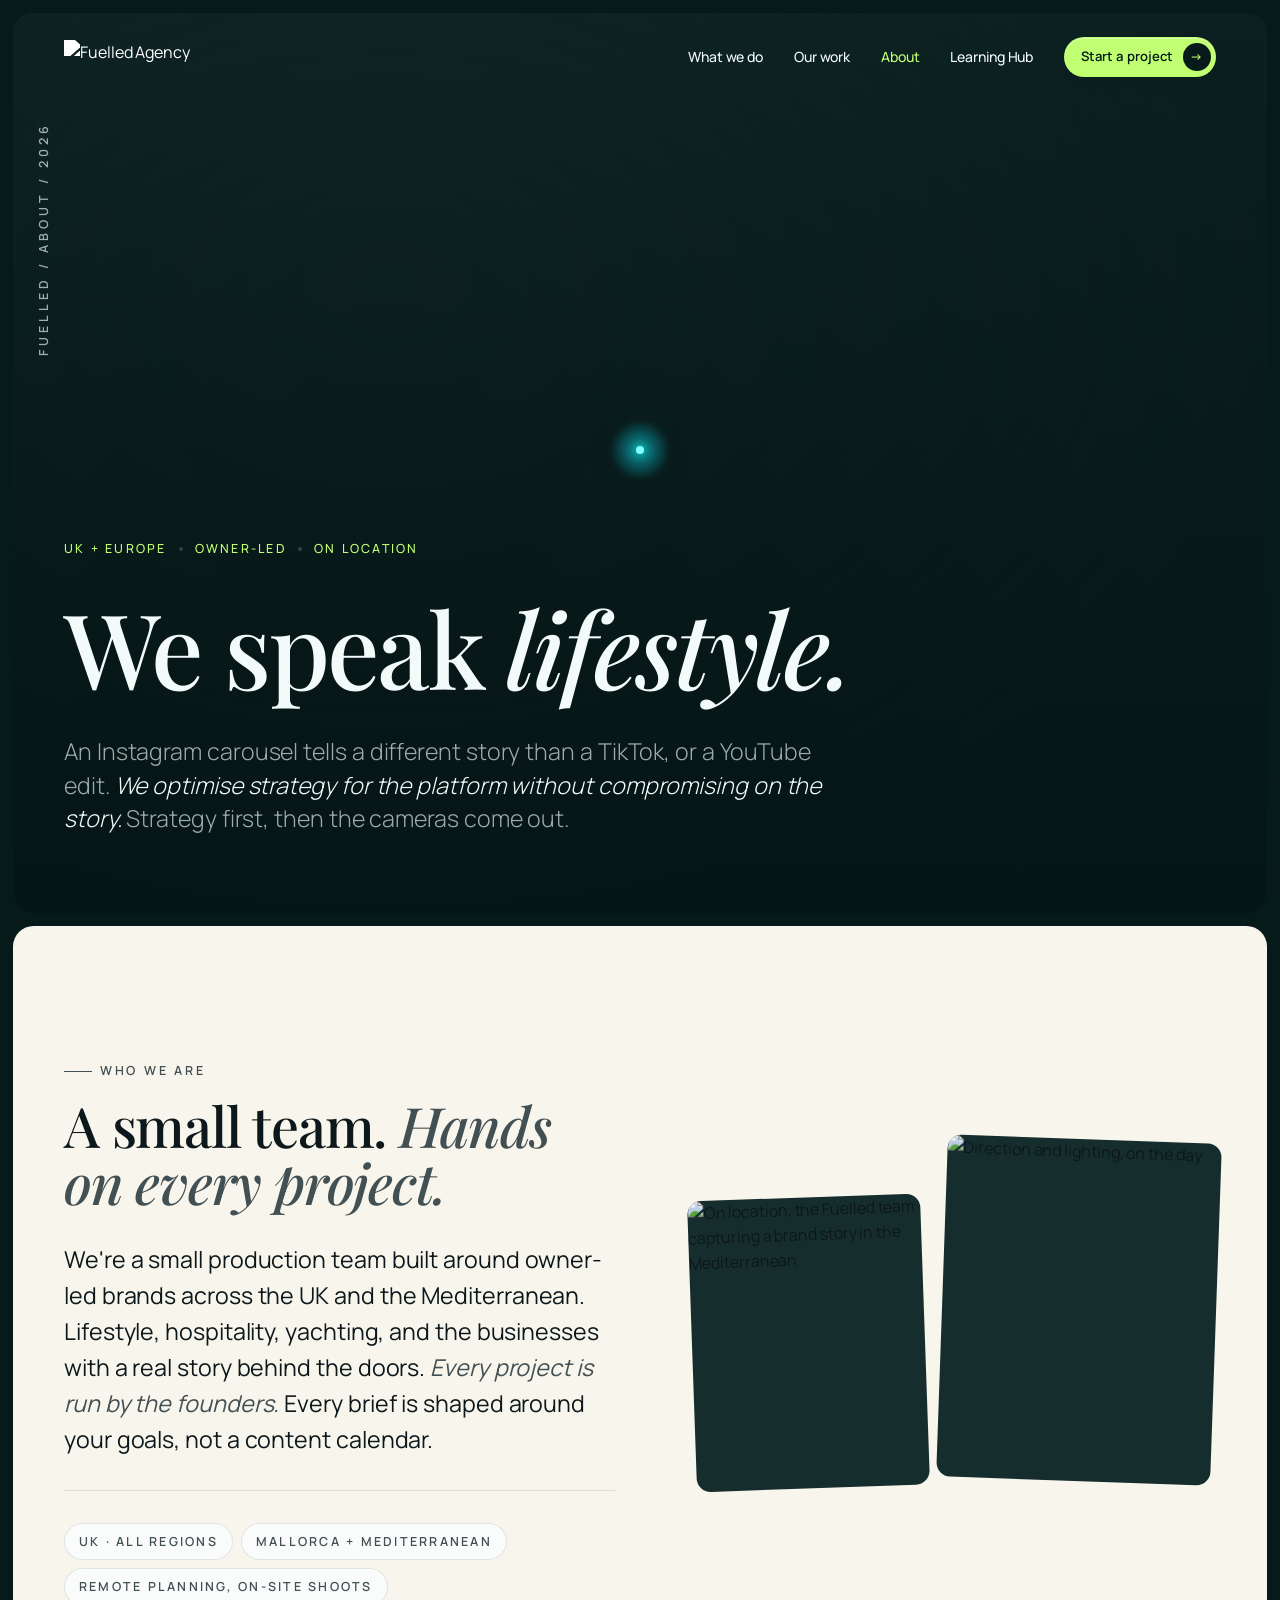
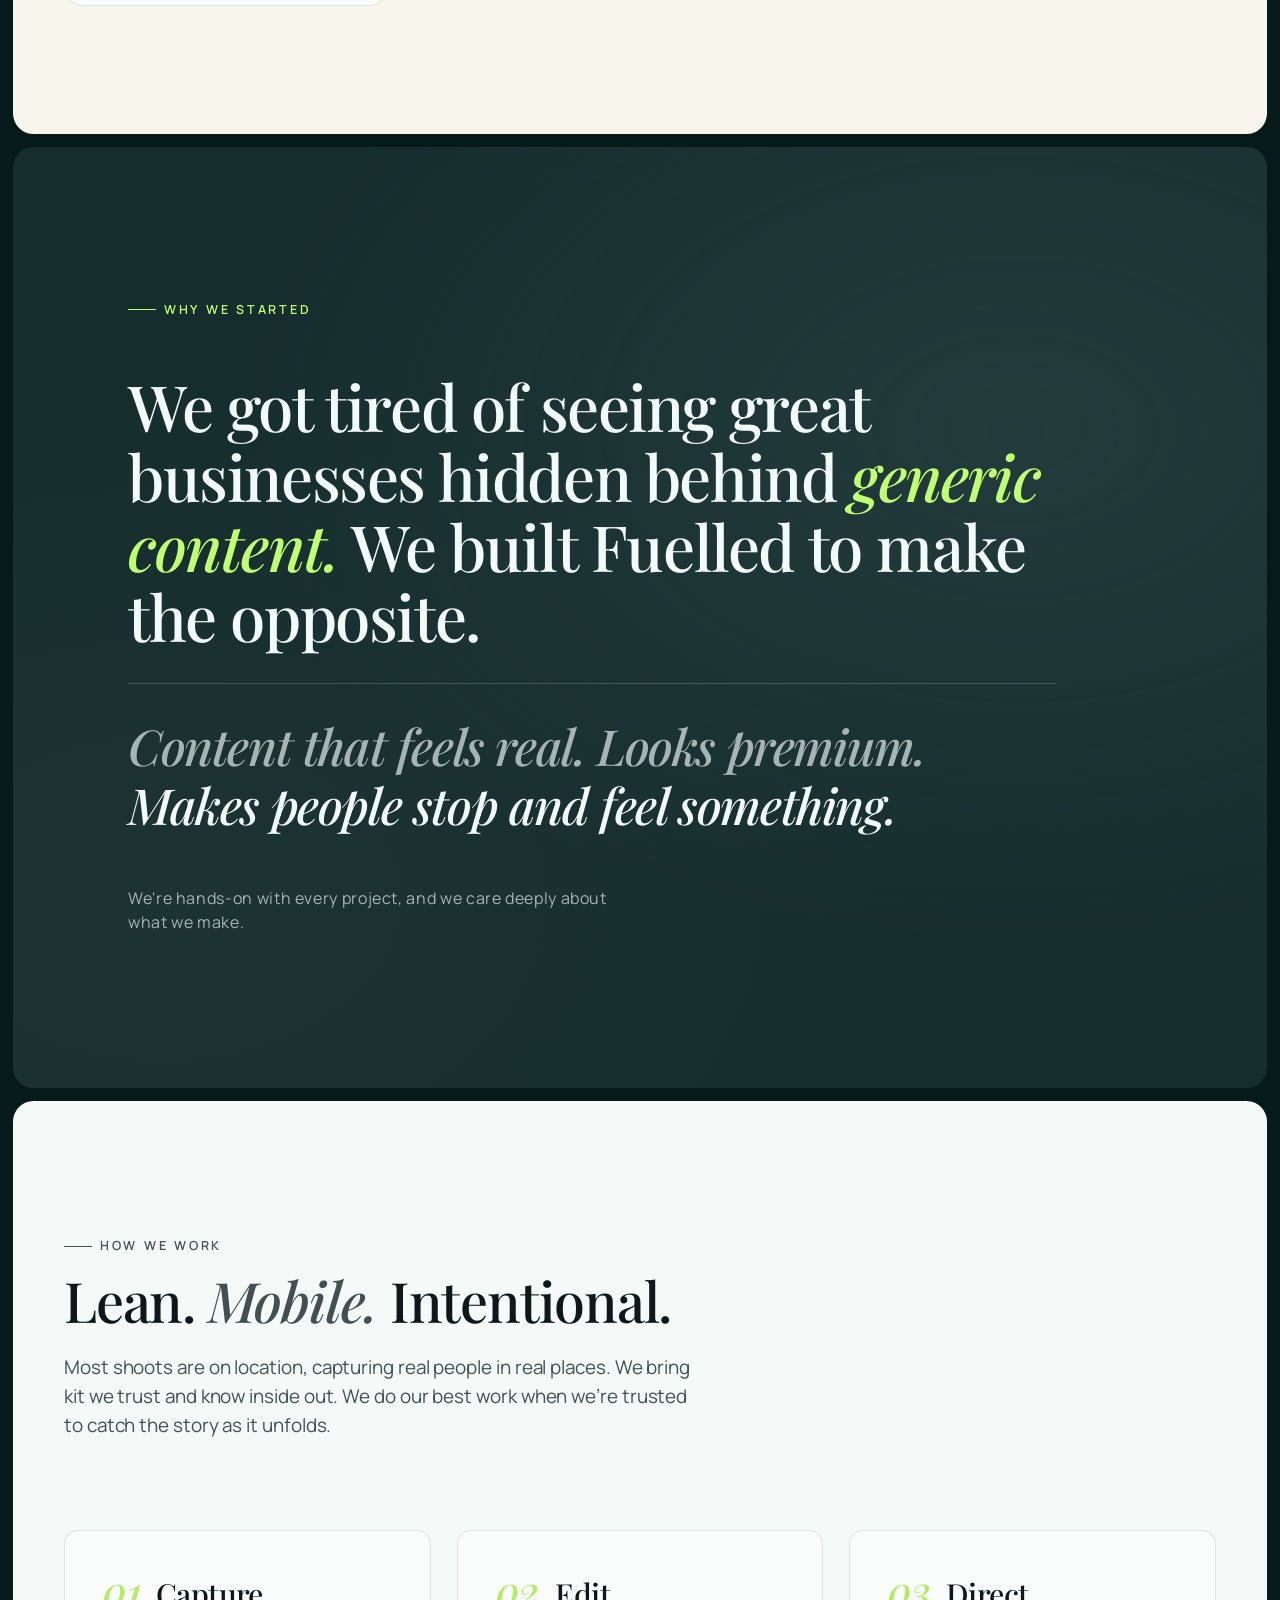
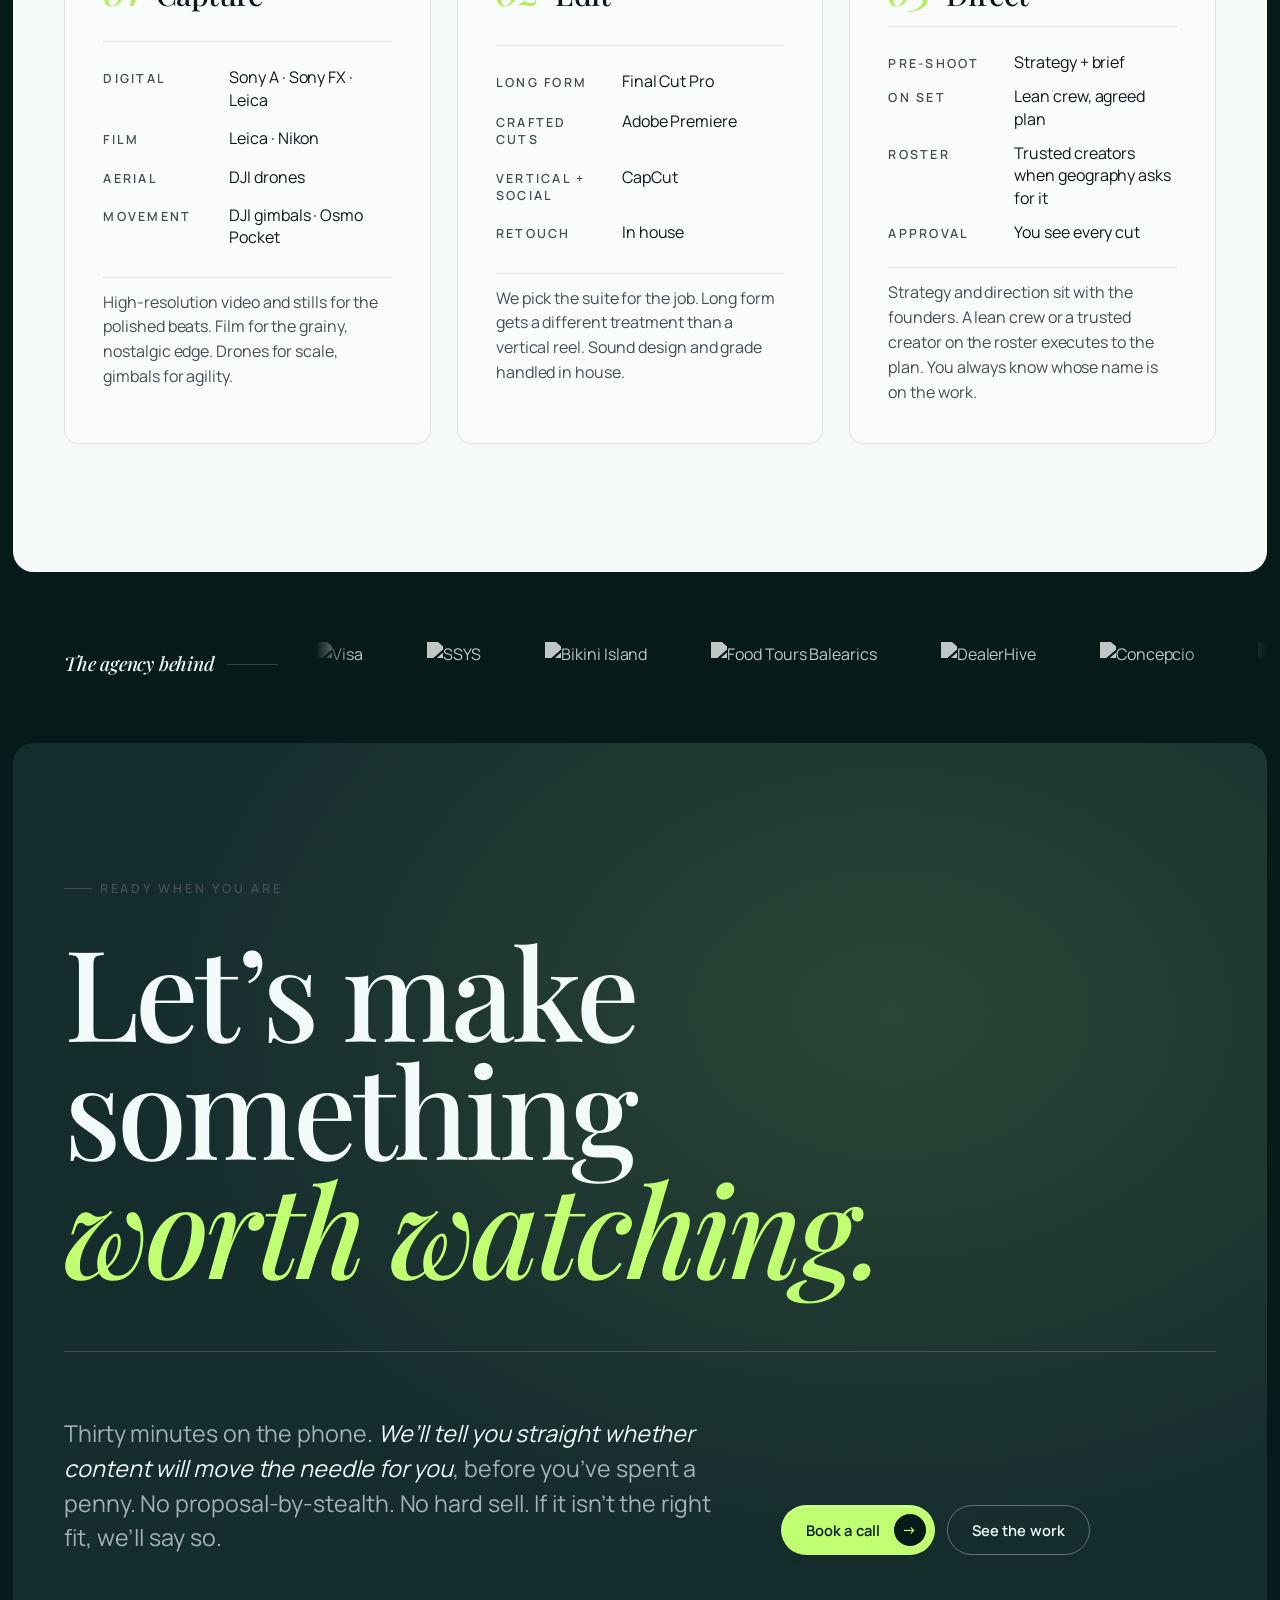
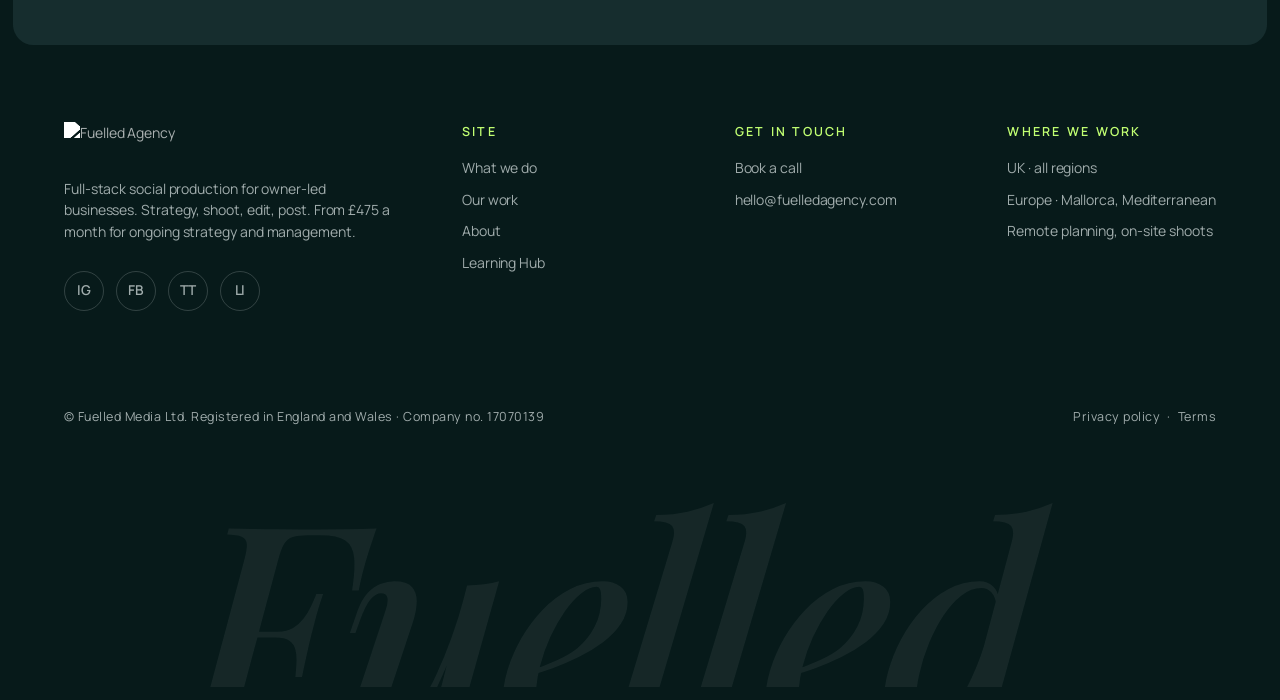
==== about.html @ f08beed3 "Add full site: archive, case studies, learning hub, about, book a call - Service page (what-we-do) w" ====
<!doctype html>
<html lang="en-GB">
<head>
  <meta charset="utf-8" />
  <meta name="viewport" content="width=device-width, initial-scale=1" />
  <title>About. We speak lifestyle. — Fuelled Agency</title>
  <meta name="description" content="A hands-on production team for owner-led brands. Lean, mobile, intentional. We got tired of seeing great businesses hidden behind generic content, so we built the opposite." />
  <link rel="preconnect" href="https://fonts.googleapis.com" />
  <link rel="preconnect" href="https://fonts.gstatic.com" crossorigin />
  <link rel="stylesheet" href="https://fonts.googleapis.com/css2?family=Manrope:wght@300;400;500;600;700&family=Playfair+Display:ital,wght@0,400;0,500;0,600;1,400;1,500;1,600;1,700&display=swap" />
  <link rel="stylesheet" href="styles.css" />
</head>
<body>

<div class="cursor-orb" aria-hidden="true"></div>
<div class="cursor-dot" aria-hidden="true"></div>

<aside class="mobile-menu" id="mobile-menu" aria-hidden="true">
  <div class="mobile-menu__bg" aria-hidden="true">
    <video autoplay muted loop playsinline preload="metadata"><source src="assets/0_Woman_Bathrobe_1920x1080.mp4" type="video/mp4" /></video>
  </div>
  <div class="mobile-menu__overlay" aria-hidden="true"></div>
  <div class="mobile-menu__inner">
    <div class="mobile-menu__top">
      <a href="index.html" aria-label="Fuelled Agency home"><img src="https://fuelledagency.com/wp-content/uploads/2026/02/FuelledAgencyLogo.png" alt="Fuelled Agency" class="brand__logo" /></a>
      <button class="nav-toggle is-active" id="mobile-menu-close" aria-label="Close menu"><span></span><span></span><span></span></button>
    </div>
    <nav class="mobile-menu__nav" aria-label="Mobile primary">
      <a href="what-we-do.html" class="mobile-menu__link"><span class="mobile-menu__link-num">01</span><span class="mobile-menu__link-text">What we do</span><span class="arrow">&rarr;</span></a>
      <a href="our-work.html" class="mobile-menu__link"><span class="mobile-menu__link-num">02</span><span class="mobile-menu__link-text">Our work</span><span class="arrow">&rarr;</span></a>
      <a href="about.html" class="mobile-menu__link is-current"><span class="mobile-menu__link-num">03</span><span class="mobile-menu__link-text">About</span><span class="arrow">&rarr;</span></a>
      <a href="learning-hub.html" class="mobile-menu__link"><span class="mobile-menu__link-num">04</span><span class="mobile-menu__link-text">Learning Hub</span><span class="arrow">&rarr;</span></a>
    </nav>
    <div class="mobile-menu__cta"><a href="book-a-call.html" class="btn">Start a project <span class="arrow">&rarr;</span></a></div>
    <footer class="mobile-menu__footer">
      <a href="mailto:hello@fuelledagency.com">hello@fuelledagency.com</a>
      <div class="mobile-menu__social"><a href="https://www.instagram.com/fuelledagency">IG</a><a href="https://www.facebook.com/Fuelledagency/">FB</a><a href="https://www.tiktok.com/@fuelledagency">TT</a><a href="https://www.linkedin.com/company/fuelled-agency">LI</a></div>
    </footer>
  </div>
</aside>

<!-- ============== ABOUT HERO — full-bleed image, parallax, monumental headline ============== -->
<section class="case-hero">
  <div class="case-hero__bg" aria-hidden="true">
    <img src="https://fuelledagency.com/wp-content/uploads/2026/02/DSC04705-e96e722f-1500.jpeg" alt="" />
    <div class="case-hero__bg-grade"></div>
  </div>

  <header class="site-header site-header--solid">
    <div class="wrap site-header__inner">
      <a href="index.html" class="brand" aria-label="Fuelled Agency home">
        <img src="https://fuelledagency.com/wp-content/uploads/2026/02/FuelledAgencyLogo.png" alt="Fuelled Agency" class="brand__logo" />
      </a>
      <nav class="nav" aria-label="Primary">
        <a href="what-we-do.html" class="nav-link">What we do</a>
        <a href="our-work.html" class="nav-link">Our work</a>
        <a href="about.html" class="nav-link is-current">About</a>
        <a href="learning-hub.html" class="nav-link">Learning Hub</a>
        <a href="book-a-call.html" class="btn">Start a project <span class="arrow">&rarr;</span></a>
        <button class="nav-toggle" id="nav-toggle" aria-label="Open menu" aria-expanded="false" aria-controls="mobile-menu"><span></span><span></span><span></span></button>
      </nav>
    </div>
  </header>

  <span class="case-hero__rotate" aria-hidden="true">Fuelled / About / 2026</span>

  <div class="wrap case-hero__inner">
    <div class="case-hero__tags">
      <span>UK + Europe</span>
      <span class="case-hero__tag-dot" aria-hidden="true"></span>
      <span>Owner-led</span>
      <span class="case-hero__tag-dot" aria-hidden="true"></span>
      <span>On location</span>
    </div>

    <h1 class="case-hero__headline reveal">
      We speak
      <em>lifestyle.</em>
    </h1>

    <p class="case-hero__sub reveal">
      An Instagram carousel tells a different story than a TikTok, or a YouTube edit. <em>We optimise strategy for the platform without compromising on the story.</em> Strategy first, then the cameras come out.
    </p>
  </div>
</section>

<!-- ============== INTRO — short editorial paragraph + crew portrait ============== -->
<section class="about-intro">
  <div class="wrap about-intro__inner">
    <div class="about-intro__copy reveal">
      <span class="eyebrow">Who we are</span>
      <h2>A small team. <em>Hands on every project.</em></h2>
      <p>We're a small production team built around owner-led brands across the UK and the Mediterranean. Lifestyle, hospitality, yachting, and the businesses with a real story behind the doors. <em>Every project is run by the founders.</em> Every brief is shaped around your goals, not a content calendar.</p>
      <ul class="about-intro__chips">
        <li>UK · all regions</li>
        <li>Mallorca + Mediterranean</li>
        <li>Remote planning, on-site shoots</li>
      </ul>
    </div>

    <div class="about-intro__media reveal" style="--reveal-delay: 80ms;">
      <figure class="about-intro__shot about-intro__shot--01">
        <img src="https://fuelledagency.com/wp-content/uploads/2026/02/DSC06884-f3717298-1500.jpg" alt="On location, the Fuelled team capturing a brand story in the Mediterranean" />
      </figure>
      <figure class="about-intro__shot about-intro__shot--02">
        <img src="https://fuelledagency.com/wp-content/uploads/2026/03/IMG_3643.jpg" alt="Direction and lighting, on the day" />
      </figure>
    </div>
  </div>
</section>

<!-- ============== WHY WE STARTED — monumental pull quote ============== -->
<section class="about-why">
  <div class="wrap">
    <div class="about-why__inner reveal">
      <span class="eyebrow about-why__eyebrow">Why we started</span>
      <blockquote class="about-why__quote">
        <p>
          We got tired of seeing great businesses hidden behind <em>generic content.</em> We built Fuelled to make the opposite.
          <span class="about-why__line">Content that feels real. Looks premium. <em>Makes people stop and feel something.</em></span>
        </p>
      </blockquote>
      <p class="about-why__signoff">We're hands-on with every project, and we care deeply about what we make.</p>
    </div>
  </div>
</section>

<!-- ============== HOW WE WORK + KIT LIST ============== -->
<section class="about-how">
  <div class="wrap">
    <div class="about-how__head reveal">
      <span class="eyebrow">How we work</span>
      <h2>Lean. <em>Mobile.</em> Intentional.</h2>
      <p>Most shoots are on location, capturing real people in real places. We bring kit we trust and know inside out. We do our best work when we&rsquo;re trusted to catch the story as it unfolds.</p>
    </div>

    <div class="about-how__grid">
      <article class="kit-card reveal">
        <header class="kit-card__head">
          <span class="kit-card__num">01</span>
          <h3>Capture</h3>
        </header>
        <ul>
          <li><span>Digital</span> Sony A · Sony FX · Leica</li>
          <li><span>Film</span> Leica · Nikon</li>
          <li><span>Aerial</span> DJI drones</li>
          <li><span>Movement</span> DJI gimbals · Osmo Pocket</li>
        </ul>
        <p>High-resolution video and stills for the polished beats. Film for the grainy, nostalgic edge. Drones for scale, gimbals for agility.</p>
      </article>

      <article class="kit-card reveal" style="--reveal-delay: 80ms;">
        <header class="kit-card__head">
          <span class="kit-card__num">02</span>
          <h3>Edit</h3>
        </header>
        <ul>
          <li><span>Long form</span> Final Cut Pro</li>
          <li><span>Crafted cuts</span> Adobe Premiere</li>
          <li><span>Vertical + social</span> CapCut</li>
          <li><span>Retouch</span> In house</li>
        </ul>
        <p>We pick the suite for the job. Long form gets a different treatment than a vertical reel. Sound design and grade handled in house.</p>
      </article>

      <article class="kit-card reveal" style="--reveal-delay: 160ms;">
        <header class="kit-card__head">
          <span class="kit-card__num">03</span>
          <h3>Direct</h3>
        </header>
        <ul>
          <li><span>Pre-shoot</span> Strategy + brief</li>
          <li><span>On set</span> Lean crew, agreed plan</li>
          <li><span>Roster</span> Trusted creators when geography asks for it</li>
          <li><span>Approval</span> You see every cut</li>
        </ul>
        <p>Strategy and direction sit with the founders. A lean crew or a trusted creator on the roster executes to the plan. You always know whose name is on the work.</p>
      </article>
    </div>
  </div>
</section>

<!-- ============== TRUSTED BY — same ticker as the homepage ============== -->
<section class="trusted">
  <div class="trusted__inner">
    <p class="trusted__heading">The agency behind</p>
    <div class="ticker">
      <div class="ticker__track">
      <img src="https://fuelledagency.com/wp-content/uploads/2026/02/visa-copy.png" alt="Visa" class="ticker__logo" />
      <img src="https://fuelledagency.com/wp-content/uploads/2026/02/SSYS-copy-1.png" alt="SSYS" class="ticker__logo" />
      <img src="https://fuelledagency.com/wp-content/uploads/2026/02/BikiniIsland.png" alt="Bikini Island" class="ticker__logo" />
      <img src="https://fuelledagency.com/wp-content/uploads/2026/02/Food-Tours-Balearics-logo-banner-768x280-copy-1.png" alt="Food Tours Balearics" class="ticker__logo" />
      <img src="https://fuelledagency.com/wp-content/uploads/2026/02/DealerHive.png" alt="DealerHive" class="ticker__logo" />
      <img src="https://fuelledagency.com/wp-content/uploads/2026/02/Concepcio-logo-copy-1.png" alt="Concepcio" class="ticker__logo" />
      <img src="https://fuelledagency.com/wp-content/uploads/2026/02/Hadleys.png" alt="Hadleys" class="ticker__logo" />
      <img src="https://fuelledagency.com/wp-content/uploads/2026/02/littleKickers.png" alt="Little Kickers" class="ticker__logo" />
      <img src="https://fuelledagency.com/wp-content/uploads/2026/02/Zen.png" alt="Zen" class="ticker__logo" />
      <img src="https://fuelledagency.com/wp-content/uploads/2026/02/WhiteHotWedding.png" alt="White Hot Wedding" class="ticker__logo" />
      <!-- duplicate for seamless loop -->
      <img src="https://fuelledagency.com/wp-content/uploads/2026/02/visa-copy.png" alt="" class="ticker__logo" aria-hidden="true" />
      <img src="https://fuelledagency.com/wp-content/uploads/2026/02/SSYS-copy-1.png" alt="" class="ticker__logo" aria-hidden="true" />
      <img src="https://fuelledagency.com/wp-content/uploads/2026/02/BikiniIsland.png" alt="" class="ticker__logo" aria-hidden="true" />
      <img src="https://fuelledagency.com/wp-content/uploads/2026/02/Food-Tours-Balearics-logo-banner-768x280-copy-1.png" alt="" class="ticker__logo" aria-hidden="true" />
      <img src="https://fuelledagency.com/wp-content/uploads/2026/02/DealerHive.png" alt="" class="ticker__logo" aria-hidden="true" />
      <img src="https://fuelledagency.com/wp-content/uploads/2026/02/Concepcio-logo-copy-1.png" alt="" class="ticker__logo" aria-hidden="true" />
      <img src="https://fuelledagency.com/wp-content/uploads/2026/02/Hadleys.png" alt="" class="ticker__logo" aria-hidden="true" />
      <img src="https://fuelledagency.com/wp-content/uploads/2026/02/littleKickers.png" alt="" class="ticker__logo" aria-hidden="true" />
      <img src="https://fuelledagency.com/wp-content/uploads/2026/02/Zen.png" alt="" class="ticker__logo" aria-hidden="true" />
      <img src="https://fuelledagency.com/wp-content/uploads/2026/02/WhiteHotWedding.png" alt="" class="ticker__logo" aria-hidden="true" />
      </div>
    </div>
  </div>
</section>

<!-- ============== END CTA ============== -->
<section class="end-cta">
  <div class="wrap">
    <div class="end-cta__inner reveal">
      <div>
        <p class="eyebrow" style="margin-bottom: var(--sp-7);">Ready when you are</p>
        <h2 class="end-cta__heading">Let&rsquo;s make something <em>worth watching.</em></h2>
      </div>
      <div class="end-cta__body">
        <p class="end-cta__sub">Thirty minutes on the phone. <em>We&rsquo;ll tell you straight whether content will move the needle for you</em>, before you&rsquo;ve spent a penny. No proposal-by-stealth. No hard sell. If it isn&rsquo;t the right fit, we&rsquo;ll say so.</p>
        <div class="end-cta__ctas">
          <a href="book-a-call.html" class="btn">Book a call <span class="arrow">&rarr;</span></a>
          <a href="our-work.html" class="btn btn--ghost">See the work</a>
        </div>
      </div>
    </div>
  </div>
</section>

<footer class="site-footer">
  <div class="wrap">
    <div class="site-footer__top">
      <div class="site-footer__brand">
        <a href="index.html" aria-label="Fuelled Agency"><img src="https://fuelledagency.com/wp-content/uploads/2026/02/FuelledAgencyLogo.png" alt="Fuelled Agency" /></a>
        <p>Full-stack social production for owner-led businesses. Strategy, shoot, edit, post. From £475 a month for ongoing strategy and management.</p>
        <div class="site-footer__brand-social"><a href="https://www.instagram.com/fuelledagency">IG</a><a href="https://www.facebook.com/Fuelledagency/">FB</a><a href="https://www.tiktok.com/@fuelledagency">TT</a><a href="https://www.linkedin.com/company/fuelled-agency">LI</a></div>
      </div>
      <div><h5>Site</h5><ul><li><a href="what-we-do.html">What we do</a></li><li><a href="our-work.html">Our work</a></li><li><a href="about.html">About</a></li><li><a href="learning-hub.html">Learning Hub</a></li></ul></div>
      <div><h5>Get in touch</h5><ul><li><a href="book-a-call.html">Book a call</a></li><li><a href="mailto:hello@fuelledagency.com">hello@fuelledagency.com</a></li></ul></div>
      <div><h5>Where we work</h5><ul><li>UK · all regions</li><li>Europe · Mallorca, Mediterranean</li><li>Remote planning, on-site shoots</li></ul></div>
    </div>
    <div class="site-footer__bottom">
      <span>© Fuelled Media Ltd. Registered in England and Wales · Company no. 17070139</span>
      <span><a href="/privacy-policy/">Privacy policy</a> &nbsp;·&nbsp; <a href="/terms">Terms</a></span>
    </div>
    <p class="site-footer__wordmark" aria-hidden="true">Fuelled.</p>
  </div>
</footer>

<script>
  (function () {
    const fine=matchMedia('(pointer: fine)').matches, reduce=matchMedia('(prefers-reduced-motion: reduce)').matches;
    if(!fine||reduce)return;
    const dot=document.querySelector('.cursor-dot'), orb=document.querySelector('.cursor-orb');
    if(!dot||!orb)return;
    let mx=innerWidth/2,my=innerHeight/2,gx=mx,gy=my,raf=0;
    const loop=()=>{gx+=(mx-gx)*0.18;gy+=(my-gy)*0.18;dot.style.setProperty('--mx',mx+'px');dot.style.setProperty('--my',my+'px');orb.style.setProperty('--gx',gx+'px');orb.style.setProperty('--gy',gy+'px');raf=requestAnimationFrame(loop);};
    raf=requestAnimationFrame(loop);
    addEventListener('mousemove',e=>{mx=e.clientX;my=e.clientY;},{passive:true});
    document.addEventListener('mouseleave',()=>{dot.classList.add('is-out');orb.classList.add('is-out');});
    document.addEventListener('mouseenter',()=>{dot.classList.remove('is-out');orb.classList.remove('is-out');});
    const sel='a, button, .btn, [role="button"], .kit-card, figure';
    document.addEventListener('mouseover',e=>{if(e.target.closest(sel)){dot.classList.add('is-active');orb.classList.add('is-active');}});
    document.addEventListener('mouseout',e=>{if(e.target.closest(sel)&&!e.relatedTarget?.closest?.(sel)){dot.classList.remove('is-active');orb.classList.remove('is-active');}});
  })();
  (function () {
    if(!('IntersectionObserver' in window)){document.querySelectorAll('.reveal').forEach(el=>el.classList.add('is-visible'));return;}
    const io=new IntersectionObserver(e=>e.forEach(en=>{if(en.isIntersecting){en.target.classList.add('is-visible');io.unobserve(en.target);}}),{rootMargin:'0px 0px -8% 0px',threshold:0.08});
    document.querySelectorAll('.reveal').forEach(el=>io.observe(el));
  })();
  (function () {
    const reduce = matchMedia('(prefers-reduced-motion: reduce)').matches;
    if (reduce) return;
    const bg = document.querySelector('.case-hero__bg img');
    if (!bg) return;
    let raf=0;
    const apply = () => { bg.style.transform = `scale(1.1) translateY(${scrollY*0.18}px)`; raf=0; };
    addEventListener('scroll', () => { if (!raf) raf=requestAnimationFrame(apply); }, {passive:true});
  })();
  (function () {
    const t=document.getElementById('nav-toggle'),c=document.getElementById('mobile-menu-close'),m=document.getElementById('mobile-menu');
    if(!t||!m)return;
    const open=()=>{m.classList.add('is-open');m.setAttribute('aria-hidden','false');t.setAttribute('aria-expanded','true');document.body.style.overflow='hidden';};
    const close=()=>{m.classList.remove('is-open');m.setAttribute('aria-hidden','true');t.setAttribute('aria-expanded','false');document.body.style.overflow='';};
    t.addEventListener('click',open);c?.addEventListener('click',close);
    m.querySelectorAll('a').forEach(a=>a.addEventListener('click',close));
    document.addEventListener('keydown',e=>{if(e.key==='Escape'&&m.classList.contains('is-open'))close();});
  })();
</script>

</body>
</html>
---- styles.css ----
/* ============================================================
   FUELLED AGENCY — HOMEPAGE V2
   Composition inspired by riseatseven.com:
     • Light dominant, dark teal as accent (flipped from V1)
     • Massive Playfair Display Italic headlines
     • Inline images embedded mid-headline as editorial glyphs
     • Vertical text list for Featured Work (no cards)
     • Scrolling marquee text intercut with photos
     • Manifesto blocks (numbered editorial sections)
     • Huge final CTA treatment
   Brand kept: Manrope body, Playfair Display headings,
   #18282C dark teal, #C1FF72 lime accent.
   ============================================================ */

@layer reset, base, layout, components, utilities;

:root {
  /* COLOUR — Fuelled brand, OKLCH, light-dominant V2 */
  --c-paper: oklch(98% 0.005 195);
  --c-cream: oklch(97% 0.012 90);
  --c-base: oklch(99% 0.003 195);
  --c-text: oklch(20% 0.018 215);
  --c-text-soft: oklch(42% 0.018 215);
  --c-line: oklch(20% 0.018 215 / 0.10);
  --c-line-strong: oklch(20% 0.018 215 / 0.18);

  --c-dark: oklch(28% 0.030 198);
  --c-dark-deeper: oklch(20% 0.025 198);
  --c-on-dark: oklch(98% 0.008 195);
  --c-on-dark-soft: oklch(98% 0.008 195 / 0.65);
  --c-on-dark-faint: oklch(98% 0.008 195 / 0.18);

  --c-accent: #C1FF72;                       /* exact brand lime */
  --c-accent-strong: #B0EE61;
  --c-accent-soft: #C1FF72;

  /* TYPOGRAPHY */
  --ff-body: 'Manrope', -apple-system, BlinkMacSystemFont, 'Segoe UI', sans-serif;
  --ff-display: 'Playfair Display', Georgia, 'Times New Roman', serif;

  /* Type scale — V2 is more aggressive, magazine-cover sizes */
  --fs-100: 0.78rem;
  --fs-200: 0.875rem;
  --fs-300: 1rem;
  --fs-400: clamp(1.05rem, 1rem + 0.3vw, 1.18rem);
  --fs-500: clamp(1.2rem, 1.05rem + 0.5vw, 1.45rem);
  --fs-600: clamp(1.5rem, 1.2rem + 1.4vw, 2.2rem);
  --fs-700: clamp(2rem, 1.5rem + 2.4vw, 3.2rem);
  --fs-800: clamp(3rem, 1.8rem + 5.6vw, 5.5rem);
  --fs-900: clamp(3.5rem, 1.8rem + 7vw, 7rem);
  --fs-monster: clamp(4rem, 1rem + 12vw, 12rem);

  /* SPACING */
  --sp-2: 4px; --sp-3: 8px; --sp-4: 12px; --sp-5: 16px;
  --sp-6: 24px; --sp-7: 32px; --sp-8: 48px; --sp-9: 64px; --sp-10: 96px;
  --sp-section: clamp(80px, 10vw, 160px);
  --sp-section-tight: clamp(56px, 7vw, 96px);

  /* LAYOUT */
  --content-max: 1440px;
  --gutter: clamp(20px, 4vw, 56px);

  --r-sm: 4px; --r-md: 8px; --r-lg: 14px; --r-pill: 9999px;

  --ease-out: cubic-bezier(0.16, 1, 0.3, 1);
  --t-fast: 180ms var(--ease-out);
  --t-base: 280ms var(--ease-out);
  --t-slow: 600ms var(--ease-out);
}

/* ============================================================
   RESET / BASE
   ============================================================ */
@layer reset {
  *, *::before, *::after { box-sizing: border-box; }
  * { margin: 0; }
  html { -webkit-text-size-adjust: 100%; scroll-behavior: smooth; text-rendering: optimizeLegibility; }
  body { -webkit-font-smoothing: antialiased; -moz-osx-font-smoothing: grayscale; }
  img, picture, svg, video { display: block; max-width: 100%; }
  button, input, textarea, select { font: inherit; color: inherit; }
  button { background: none; border: 0; cursor: pointer; padding: 0; }
  a { color: inherit; text-decoration: none; }
  ul, ol { list-style: none; padding: 0; }
}

@layer base {
  body {
    /* Bento page: body bg is dark; sections float as rounded cards on top */
    background: var(--c-dark-deeper);
    color: var(--c-text);
    font-family: var(--ff-body);
    font-size: var(--fs-300);
    font-weight: 400;
    line-height: 1.55;
    letter-spacing: -0.005em;
    overflow-x: hidden;
    padding: clamp(10px, 1vw, 16px);
    --cx: 0; --cy: 0;  /* cursor parallax vars set by JS */
  }

  /* All major sections become rounded bento cards.
     overflow: clip (not hidden) — clip preserves sticky positioning inside,
     where overflow:hidden creates a scroll container that breaks it.
     .trusted is intentionally OUTSIDE this list — it sits flush on the page bg. */
  .hero, .position, .work, .services, .manifesto, .quotes, .insights, .end-cta {
    border-radius: clamp(16px, 1.6vw, 28px);
    overflow: clip;
    position: relative;
    margin-bottom: clamp(10px, 1vw, 16px);
  }

  h1, h2, h3 {
    font-family: var(--ff-display);
    font-weight: 500;
    font-style: normal;
    line-height: 1.0;
    letter-spacing: -0.02em;
    text-wrap: balance;
  }
  h1 em, h2 em, h3 em { font-style: italic; font-weight: 500; }

  h1 { font-size: var(--fs-900); }
  h2 { font-size: var(--fs-800); }
  h3 { font-size: var(--fs-600); }
  h4 { font-family: var(--ff-body); font-size: var(--fs-400); font-weight: 600; line-height: 1.3; letter-spacing: -0.01em; }
  h5 { font-family: var(--ff-body); font-size: var(--fs-100); font-weight: 600; letter-spacing: 0.18em; text-transform: uppercase; }

  p { max-width: 65ch; text-wrap: pretty; }
  p:last-child { margin-bottom: 0; }

  ::selection { background: var(--c-accent); color: var(--c-dark-deeper); }
}

/* ============================================================
   LAYOUT PRIMITIVES
   ============================================================ */
@layer layout {
  .wrap { width: 100%; max-width: var(--content-max); margin-inline: auto; padding-inline: var(--gutter); }
  .section { padding-block: var(--sp-section); }
  .section--tight { padding-block: var(--sp-section-tight); }
  .section--dark { background: var(--c-dark); color: var(--c-on-dark); }
  .section--dark h1, .section--dark h2, .section--dark h3, .section--dark h4 { color: var(--c-on-dark); }
  .section--cream { background: var(--c-cream); }

  /* The signature inline image trick — photo embedded between words at baseline */
  .inline-img {
    display: inline-block;
    width: 1.05em;
    height: 1.05em;
    object-fit: cover;
    border-radius: var(--r-md);
    vertical-align: -0.18em;
    margin-inline: 0.08em;
  }
  .inline-img--wide {
    width: 2em;
    height: 1.05em;
    border-radius: var(--r-md);
    object-fit: cover;
    vertical-align: -0.18em;
    margin-inline: 0.1em;
  }
  .inline-img--circle { border-radius: 50%; }
}

/* ============================================================
   UTILITIES
   ============================================================ */
@layer utilities {
  .eyebrow {
    display: inline-flex;
    align-items: center;
    gap: var(--sp-3);
    font-family: var(--ff-body);
    font-size: var(--fs-100);
    font-weight: 600;
    letter-spacing: 0.22em;
    text-transform: uppercase;
    color: var(--c-text-soft);
  }
  .eyebrow::before {
    content: ""; width: 28px; height: 1px;
    background: currentColor; flex-shrink: 0;
  }
  .section--dark .eyebrow { color: var(--c-accent); }

  .display-italic { font-family: var(--ff-display); font-style: italic; font-weight: 500; }
}

/* ============================================================
   BUTTONS
   ============================================================ */
@layer components {
  /* Premium pill button with a circular arrow capsule on the right.
     Composes magnetic translate (--mx/--my from JS) with hover lift (--lift)
     so the two transforms don't fight each other. */
  .btn {
    --mx: 0px; --my: 0px; --lift: 0px;
    --btn-bg: var(--c-accent);
    --btn-fg: var(--c-dark-deeper);
    --btn-arrow-bg: var(--c-dark-deeper);
    --btn-arrow-fg: var(--c-accent);

    display: inline-flex; align-items: center; gap: 14px;
    /* Symmetric default — used when there's no arrow capsule.
       :has() rule below switches to asymmetric padding when an arrow is present. */
    padding: 12px 24px;
    min-height: 48px;
    font-family: var(--ff-body);
    font-size: 0.92rem;
    font-weight: 600;
    letter-spacing: 0.005em;
    line-height: 1;
    border-radius: var(--r-pill);
    background: var(--btn-bg);
    color: var(--btn-fg);
    border: 1px solid transparent;
    cursor: pointer;
    position: relative;
    transition:
      background-color var(--t-base),
      color var(--t-base),
      border-color var(--t-base),
      box-shadow var(--t-base);
    transform: translate(var(--mx), calc(var(--my) + var(--lift)));
    box-shadow:
      inset 0 1px 0 oklch(98% 0.008 195 / 0.4),
      0 1px 2px oklch(20% 0.018 215 / 0.06),
      0 6px 16px -8px oklch(20% 0.018 215 / 0.18);
    will-change: transform;
  }
  /* When an arrow capsule is present, switch to asymmetric padding
     so the capsule sits flush-right with a small inset, and the text
     is balanced by the visual weight of the capsule. */
  .btn:has(.arrow) {
    padding: 8px 8px 8px 24px;
  }
  .btn:hover {
    --lift: -2px;
    box-shadow:
      inset 0 1px 0 oklch(98% 0.008 195 / 0.5),
      0 4px 8px oklch(20% 0.018 215 / 0.10),
      0 18px 40px -10px oklch(92% 0.190 130 / 0.45);
  }
  .btn:active { --lift: 0px; }
  .btn:focus-visible {
    outline: none;
    box-shadow:
      inset 0 1px 0 oklch(98% 0.008 195 / 0.5),
      0 0 0 3px var(--c-base),
      0 0 0 5px var(--c-accent);
  }

  /* Circular arrow capsule */
  .btn .arrow {
    display: inline-flex; align-items: center; justify-content: center;
    width: 32px; height: 32px;
    border-radius: 50%;
    background: var(--btn-arrow-bg);
    color: var(--btn-arrow-fg);
    font-size: 0.9rem;
    flex-shrink: 0;
    transition: transform 480ms var(--ease-out);
    line-height: 1;
  }
  /* Arrow rotates -45deg on hover (points up-right) — premium feel */
  .btn:hover .arrow { transform: rotate(-45deg); }

  /* DARK variant — dark teal pill, white text, lime arrow capsule */
  .btn--dark {
    --btn-bg: var(--c-dark-deeper);
    --btn-fg: var(--c-on-dark);
    --btn-arrow-bg: var(--c-accent);
    --btn-arrow-fg: var(--c-dark-deeper);
  }
  .btn--dark:hover { --btn-bg: oklch(15% 0.020 198); }
  .btn--dark:focus-visible {
    box-shadow:
      0 0 0 3px var(--c-base),
      0 0 0 5px var(--c-accent);
  }

  /* GHOST variant — outline pill, transparent fill, arrow ring.
     Padding inherits from .btn (symmetric or asymmetric depending on arrow). */
  .btn--ghost {
    --btn-bg: transparent;
    --btn-fg: inherit;
    --btn-arrow-bg: transparent;
    --btn-arrow-fg: currentColor;
    border: 1px solid color-mix(in oklch, currentColor 35%, transparent);
    box-shadow: none;
  }
  .btn--ghost .arrow {
    border: 1px solid currentColor;
    background: transparent;
  }
  .btn--ghost:hover {
    --btn-bg: var(--c-dark-deeper);
    --btn-fg: var(--c-on-dark);
    border-color: var(--c-dark-deeper);
    box-shadow: 0 12px 28px -10px oklch(20% 0.018 215 / 0.3);
  }
  .btn--ghost:hover .arrow {
    background: var(--c-accent);
    color: var(--c-dark-deeper);
    border-color: var(--c-accent);
  }
  .section--dark .btn--ghost:hover {
    --btn-bg: var(--c-on-dark);
    --btn-fg: var(--c-dark-deeper);
    border-color: var(--c-on-dark);
  }
  .section--dark .btn--ghost:hover .arrow {
    background: var(--c-accent);
    color: var(--c-dark-deeper);
    border-color: var(--c-accent);
  }
}

/* ============================================================
   SITE HEADER
   ============================================================ */
@layer components {
  /* Header floats over hero (transparent), white logo+nav. Becomes solid on scroll. */
  .site-header {
    position: absolute; top: 0; left: 0; right: 0;
    z-index: 50;
    background: transparent;
    border: 0;
  }
  .site-header__inner {
    display: flex; align-items: center; justify-content: space-between;
    padding-block: var(--sp-6);
    gap: var(--sp-7);
  }
  .brand { display: inline-flex; align-items: center; }
  .brand__logo {
    height: clamp(32px, 2.6vw, 42px);
    width: auto;
    filter: brightness(0) invert(1);
  }
  .nav { display: flex; align-items: center; gap: clamp(20px, 2.4vw, 36px); }
  /* :where() drops specificity to 0 so .btn's own color rule wins for the CTA button */
  .nav :where(a):not(.btn) {
    color: var(--c-on-dark);
    font-size: var(--fs-200);
    font-weight: 500;
    position: relative;
  }
  .nav :where(a):not(.btn)::after {
    content: ""; position: absolute; left: 0; right: 0; bottom: -4px;
    height: 1px; background: var(--c-accent);
    transform: scaleX(0); transform-origin: left;
    transition: transform var(--t-base);
  }
  .nav :where(a):not(.btn):hover::after { transform: scaleX(1); }
  /* Nav CTA — smaller scale. Symmetric for plain text; asymmetric when arrow present. */
  .nav .btn { padding: 8px 18px; font-size: 0.82rem; gap: 10px; min-height: 40px; }
  .nav .btn:has(.arrow) { padding: 4px 4px 4px 16px; }
  .nav .btn .arrow { width: 28px; height: 28px; font-size: 0.78rem; }
  @media (max-width: 880px) {
    .nav .nav-link { display: none; }
    .nav .btn { display: none; }   /* CTA moves into the mobile menu */
    .nav-toggle { display: inline-grid; place-items: center; }
  }
}

/* ============================================================
   HERO — light, monumental headline with inline photos
   ============================================================ */
@layer components {
  /* HERO — full-bleed blurred image bg, centered Playfair headline */
  .hero {
    position: relative;
    background: var(--c-dark);
    color: var(--c-on-dark);
    min-height: clamp(680px, 96vh, 920px);
    overflow: hidden;
    isolation: isolate;
    display: flex; flex-direction: column; justify-content: center;
    padding-top: clamp(140px, 16vh, 200px);
    padding-bottom: clamp(80px, 8vw, 120px);
  }
  .hero__media { position: absolute; inset: 0; z-index: -2; }
  .hero__media img {
    width: 100%; height: 100%;
    object-fit: cover; object-position: center;
    filter: blur(28px) brightness(0.55) saturate(1.1);
    transform: scale(1.18) translate(calc(var(--cx) * 24px), calc(var(--cy) * 24px));
    transition: transform 700ms var(--ease-out);
    will-change: transform;
  }
  .hero__media::after {
    content: "";
    position: absolute; inset: 0;
    background:
      radial-gradient(ellipse at center, transparent 0%, oklch(20% 0.025 198 / 0.55) 70%, oklch(15% 0.020 198 / 0.85) 100%),
      linear-gradient(180deg, oklch(20% 0.025 198 / 0.4) 0%, oklch(15% 0.020 198 / 0.55) 100%);
    z-index: -1;
  }

  .hero__inner {
    text-align: center;
    display: flex; flex-direction: column; align-items: center;
    gap: var(--sp-7);
  }

  .hero__badge {
    display: inline-flex; align-items: center; gap: var(--sp-3);
    padding: 8px 18px;
    border-radius: var(--r-pill);
    border: 1px solid var(--c-on-dark-faint);
    background: oklch(15% 0.020 198 / 0.45);
    backdrop-filter: blur(12px);
    font-size: var(--fs-100);
    letter-spacing: 0.16em;
    text-transform: uppercase;
    font-weight: 600;
    color: var(--c-on-dark);
  }
  .hero__badge::before {
    content: "★"; color: var(--c-accent);
    letter-spacing: 0; font-size: 0.95rem;
  }

  .hero__headline {
    font-family: var(--ff-display);
    font-weight: 500;
    font-size: clamp(3rem, 1.4rem + 7.6vw, 8rem);
    line-height: 0.95;
    letter-spacing: -0.025em;
    color: var(--c-on-dark);
    text-wrap: balance;
    margin: 0;
    max-width: 18ch;
  }
  .hero__headline em { font-style: italic; color: var(--c-on-dark); }
  .hero__headline .lime { color: var(--c-accent); font-style: italic; }
  .hero__headline .inline-img {
    width: 0.92em; height: 0.92em;
    vertical-align: -0.14em;
    border-radius: var(--r-md);
    transition: transform 600ms var(--ease-out), box-shadow var(--t-base);
    will-change: transform;
    box-shadow: 0 8px 24px oklch(0% 0 0 / 0.35);
  }
  .hero__headline .inline-img:nth-of-type(odd) {
    transform: translate(calc(var(--cx) * -10px), calc(var(--cy) * -10px)) rotate(-2deg);
  }
  .hero__headline .inline-img:nth-of-type(even) {
    transform: translate(calc(var(--cx) * 10px), calc(var(--cy) * 10px)) rotate(2deg);
  }
  .hero__headline .inline-img:hover {
    transform: scale(1.4) rotate(0deg);
    box-shadow: 0 16px 40px oklch(0% 0 0 / 0.5);
    z-index: 5;
    position: relative;
  }
  .hero__headline .inline-img--wide { width: 1.7em; height: 0.92em; }

  .hero__sub {
    font-size: var(--fs-500);
    line-height: 1.45;
    max-width: 56ch;
    color: var(--c-on-dark-soft);
    font-weight: 300;
    margin: 0 auto;
  }
  .hero__sub em { font-style: italic; color: var(--c-on-dark); }

  .hero__ctas {
    display: flex; gap: var(--sp-4); flex-wrap: wrap;
    justify-content: center;
  }

  .hero__rating {
    display: inline-flex; align-items: center; gap: var(--sp-4);
    font-size: var(--fs-100);
    color: var(--c-on-dark-soft);
    letter-spacing: 0.04em;
    margin-top: var(--sp-3);
  }
  .hero__rating-stars { color: var(--c-accent); letter-spacing: 0.08em; }
  .hero__rating strong { color: var(--c-on-dark); font-weight: 600; }
}

/* ============================================================
   TRUSTED — flush on the page bg (no card), label left + ticker right.
   White logos, brand colour reveal on hover.
   ============================================================ */
@layer components {
  .trusted {
    background: transparent;
    padding-block: clamp(40px, 4.5vw, 64px);
  }
  .trusted__inner {
    display: grid;
    grid-template-columns: auto minmax(0, 1fr);
    align-items: center;
    gap: clamp(20px, 3vw, 48px);
    padding-left: clamp(20px, 4vw, 56px);
    /* No padding-right so the ticker can bleed to the page edge */
  }
  @media (max-width: 700px) {
    .trusted__inner { grid-template-columns: 1fr; gap: var(--sp-5); padding-inline: clamp(20px, 4vw, 56px); }
  }
  .trusted__heading {
    margin: 0;
    font-family: var(--ff-display);
    font-style: italic;
    font-weight: 500;
    font-size: clamp(0.95rem, 0.88rem + 0.4vw, 1.2rem);
    color: var(--c-on-dark);
    letter-spacing: -0.01em;
    white-space: nowrap;
    display: inline-flex; align-items: center; gap: 12px;
  }
  .trusted__heading::after {
    content: ""; width: clamp(28px, 4vw, 56px); height: 1px;
    background: var(--c-on-dark-faint);
    flex-shrink: 0;
  }

  /* Full-width ticker — fades only at the right edge (left is anchored by the heading) */
  .ticker {
    width: 100%;
    overflow: hidden;
    mask-image: linear-gradient(90deg, transparent 0%, #000 4%, #000 90%, transparent 100%);
    -webkit-mask-image: linear-gradient(90deg, transparent 0%, #000 4%, #000 90%, transparent 100%);
  }
  .ticker__track {
    display: flex; align-items: center;
    gap: clamp(48px, 5vw, 80px);
    width: max-content;
    animation: ticker-scroll 50s linear infinite;
    will-change: transform;
  }
  .ticker:hover .ticker__track { animation-play-state: paused; }

  /* WHITE logos on dark page bg; on hover, reveal original brand colour */
  .ticker__logo {
    height: clamp(28px, 3.4vw, 44px);
    width: auto;
    max-width: 200px;
    object-fit: contain;
    /* brightness(0) flattens to black, invert(1) flips to pure white */
    filter: brightness(0) invert(1);
    opacity: 0.75;
    transition: opacity var(--t-base), filter var(--t-base);
    flex-shrink: 0;
  }
  .ticker__logo:hover {
    filter: none;          /* reveal full brand colour */
    opacity: 1;
  }
  @keyframes ticker-scroll {
    to { transform: translateX(-50%); }
  }
}

/* ============================================================
   POSITION — "Driving X" big editorial heading + sidebar text
   ============================================================ */
@layer components {
  .position {
    background: var(--c-base);
    padding-block: var(--sp-section);
  }
  .position__inner {
    display: grid;
    grid-template-columns: 1fr;
    gap: clamp(40px, 5vw, 80px);
    align-items: end;
  }
  @media (min-width: 980px) {
    .position__inner { grid-template-columns: minmax(0, 1.6fr) minmax(0, 1fr); }
  }
  .position h2 {
    font-size: var(--fs-900);
    line-height: 0.95;
    letter-spacing: -0.025em;
    color: var(--c-text);
  }
  .position h2 em { font-style: italic; }
  .position h2 .inline-img { width: 0.85em; height: 0.85em; vertical-align: -0.12em; }
  .position__sidebar p { font-size: var(--fs-400); line-height: 1.55; color: var(--c-text); margin-bottom: var(--sp-6); }
  .position__sidebar .ctas { display: flex; gap: var(--sp-4); flex-wrap: wrap; }
}

/* ============================================================
   FEATURED WORK — bento grid (mixed sizes, image-led)
   ============================================================ */
@layer components {
  .work {
    background: var(--c-dark);
    color: var(--c-on-dark);
    padding-block: var(--sp-section);
  }
  .work__head {
    display: flex; justify-content: space-between; align-items: end;
    flex-wrap: wrap; gap: var(--sp-7);
    margin-bottom: clamp(40px, 5vw, 72px);
  }
  .work__head h2 {
    color: var(--c-on-dark);
    font-size: var(--fs-800);
    max-width: 16ch;
  }
  .work__head h2 em { font-style: italic; }
  .work__head .eyebrow { color: var(--c-accent); }

  /* BENTO GRID — 4 cards, mixed aspect ratios */
  .work-bento {
    display: grid;
    gap: clamp(12px, 1.4vw, 20px);
    grid-template-columns: 1fr;
  }
  @media (min-width: 760px) {
    .work-bento {
      grid-template-columns: repeat(6, 1fr);
      grid-template-rows: auto auto;
    }
  }

  .bento-card {
    position: relative;
    overflow: hidden;
    border-radius: var(--r-lg);
    background: var(--c-dark-deeper);
    aspect-ratio: 4/3;
    display: block;
    color: inherit;
    isolation: isolate;
  }

  /* Bento positions on desktop */
  @media (min-width: 760px) {
    .bento-card--lead { grid-column: span 4; grid-row: span 2; aspect-ratio: 16/12; }
    .bento-card--portrait { grid-column: span 2; grid-row: span 2; aspect-ratio: 3/4; }
    .bento-card--wide { grid-column: span 3; aspect-ratio: 16/9; }
    .bento-card--standard { grid-column: span 3; aspect-ratio: 16/9; }
  }

  .bento-card__img {
    position: absolute; inset: 0;
    width: 100%; height: 100%;
    object-fit: cover; object-position: center;
    transition: transform 1000ms var(--ease-out), filter 600ms var(--ease-out);
    z-index: 0;
    filter: brightness(0.92);
  }
  .bento-card:hover .bento-card__img { transform: scale(1.06); filter: brightness(1.0); }

  .bento-card::after {
    content: "";
    position: absolute; inset: 0;
    background: linear-gradient(180deg, transparent 50%, oklch(20% 0.025 198 / 0.85) 100%);
    z-index: 1;
    pointer-events: none;
  }

  .bento-card__caption {
    position: absolute; left: clamp(16px, 2vw, 28px); right: clamp(16px, 2vw, 28px); bottom: clamp(16px, 2vw, 28px);
    z-index: 2;
    color: var(--c-on-dark);
    display: flex; flex-direction: column; gap: 4px;
  }
  .bento-card__sector {
    font-size: var(--fs-100);
    letter-spacing: 0.18em;
    text-transform: uppercase;
    color: var(--c-accent);
    font-weight: 600;
  }
  .bento-card__title {
    font-family: var(--ff-display);
    font-style: italic;
    font-weight: 500;
    font-size: clamp(1.2rem, 0.9rem + 1.2vw, 2rem);
    line-height: 1.1;
    letter-spacing: -0.01em;
  }
  .bento-card__more {
    margin-top: var(--sp-3);
    font-family: var(--ff-body);
    font-size: var(--fs-100);
    letter-spacing: 0.18em;
    text-transform: uppercase;
    font-weight: 600;
    display: inline-flex; gap: 8px; align-items: center;
    transition: gap var(--t-base);
  }
  .bento-card:hover .bento-card__more { gap: 14px; }

  .work__cta {
    display: flex; justify-content: center;
    margin-top: clamp(40px, 5vw, 72px);
  }
}

/* ============================================================
   OUR SERVICE — "What Changes" three outcome cards
   Cream section. Three benefit cards, each shows ONE specific change
   in the customer's life. Closes with a handoff line that flows into
   the dark video manifesto immediately after.
   ============================================================ */
@layer components {
  .services {
    background: var(--c-cream);
    color: var(--c-text);
    padding-block: var(--sp-section);
  }
  .services__head {
    text-align: center;
    max-width: 60ch;
    margin-inline: auto;
    margin-bottom: clamp(48px, 5vw, 80px);
    display: flex; flex-direction: column; gap: var(--sp-5); align-items: center;
  }
  .services__title {
    font-family: var(--ff-display);
    font-weight: 500;
    font-size: clamp(2.4rem, 1.5rem + 3.4vw, 4.4rem);
    line-height: 1; letter-spacing: -0.025em;
    color: var(--c-text);
    max-width: 22ch;
    text-wrap: balance;
  }
  .services__title em { font-style: italic; color: var(--c-text-soft); }
  .services__sub {
    font-size: var(--fs-400);
    line-height: 1.55;
    color: var(--c-text-soft);
    max-width: 56ch;
  }
  .services__sub em { font-style: italic; color: var(--c-text); }

  /* CARD GRID — 3 columns desktop, stack on mobile */
  .change-cards {
    display: grid; gap: clamp(18px, 2vw, 28px);
    grid-template-columns: 1fr;
    max-width: 1320px; margin-inline: auto;
  }
  @media (min-width: 880px) {
    .change-cards { grid-template-columns: repeat(3, 1fr); }
  }

  .change-card {
    background: var(--c-base);
    border-radius: clamp(18px, 1.6vw, 26px);
    overflow: hidden;
    display: flex; flex-direction: column;
    box-shadow:
      0 1px 0 oklch(20% 0.018 215 / 0.04),
      0 24px 50px -16px oklch(20% 0.018 215 / 0.10);
    transition: transform var(--t-base), box-shadow var(--t-base);
  }
  .change-card:hover {
    transform: translateY(-4px);
    box-shadow:
      0 1px 0 oklch(20% 0.018 215 / 0.06),
      0 32px 60px -16px oklch(20% 0.018 215 / 0.18);
  }

  /* MOCKUP AREA — top of card, fixed aspect */
  .change-card__mockup {
    position: relative;
    aspect-ratio: 4/3;
    overflow: hidden;
    background: oklch(15% 0.020 198);
    isolation: isolate;
  }

  /* Card 01 — INBOX mockup (notification stack) */
  .change-card__mockup--inbox {
    background:
      radial-gradient(ellipse at top, oklch(35% 0.040 200), oklch(18% 0.025 198) 80%);
    padding: clamp(16px, 2vw, 24px);
    display: flex; flex-direction: column; gap: 8px;
    justify-content: flex-end;
  }
  .msg {
    display: grid; grid-template-columns: 28px 1fr auto;
    gap: 10px;
    padding: 10px 12px;
    background: oklch(98% 0.008 195 / 0.92);
    backdrop-filter: blur(8px);
    border: 1px solid oklch(98% 0.008 195 / 0.5);
    border-radius: 10px;
    font-family: var(--ff-body);
    font-size: 0.78rem;
    color: var(--c-text);
    align-items: center;
    box-shadow: 0 4px 12px oklch(15% 0.02 198 / 0.3);
    animation: msg-slide 600ms var(--ease-out) both;
  }
  .change-card:hover .msg { animation-play-state: running; }
  .msg:nth-child(1) { animation-delay: 0ms; }
  .msg:nth-child(2) { animation-delay: 120ms; }
  .msg:nth-child(3) { animation-delay: 240ms; }
  @keyframes msg-slide {
    from { opacity: 0; transform: translateY(20px); }
    to { opacity: 1; transform: translateY(0); }
  }
  .msg__avatar {
    width: 28px; height: 28px;
    border-radius: 50%;
    display: grid; place-items: center;
    font-size: 0.6rem; font-weight: 700;
    background: var(--c-accent);
    color: var(--c-dark-deeper);
  }
  .msg__avatar:nth-of-type(1) { background: var(--c-accent); }
  .msg__content { display: flex; flex-direction: column; gap: 2px; min-width: 0; }
  .msg__name {
    font-size: 0.7rem; font-weight: 700; color: var(--c-text);
    white-space: nowrap; overflow: hidden; text-overflow: ellipsis;
  }
  .msg__text {
    font-size: 0.74rem;
    color: var(--c-text-soft);
    white-space: nowrap; overflow: hidden; text-overflow: ellipsis;
  }
  .msg__time {
    font-size: 0.62rem;
    color: var(--c-text-soft);
    font-weight: 600;
    flex-shrink: 0;
  }
  .change-card__mockup-pulse {
    position: absolute; top: 18px; right: 18px;
    display: inline-flex; align-items: center; gap: 8px;
    padding: 6px 12px;
    background: oklch(0% 0 0 / 0.55);
    backdrop-filter: blur(8px);
    border: 1px solid oklch(98% 0.008 195 / 0.18);
    border-radius: 9999px;
    color: var(--c-on-dark);
    font-family: var(--ff-body);
    font-size: 0.6rem; letter-spacing: 0.18em; text-transform: uppercase;
    font-weight: 700;
    z-index: 5;
  }
  .change-card__mockup-pulse::before {
    content: ""; width: 6px; height: 6px; border-radius: 50%;
    background: var(--c-accent);
    box-shadow: 0 0 8px var(--c-accent);
    animation: manifesto-pulse 1.6s ease-in-out infinite;
  }

  /* Card 02 — CALENDAR mockup */
  .change-card__mockup--calendar {
    background: oklch(20% 0.025 198);
    padding: clamp(20px, 2.4vw, 28px);
    display: flex; flex-direction: column; gap: 10px;
    color: var(--c-on-dark);
  }
  .change-card__mockup-label {
    font-family: var(--ff-body);
    font-size: 0.6rem; letter-spacing: 0.22em; text-transform: uppercase;
    color: var(--c-on-dark-soft); font-weight: 700;
  }
  .cal-grid {
    flex: 1;
    display: grid;
    grid-template-rows: repeat(7, 1fr);
    gap: 6px;
  }
  .cal-day {
    display: grid;
    grid-template-columns: 36px 1fr;
    gap: 12px; align-items: center;
    padding: 8px 12px;
    background: oklch(15% 0.020 198 / 0.4);
    border: 1px solid oklch(98% 0.008 195 / 0.06);
    border-radius: 6px;
    font-family: var(--ff-body);
    font-size: 0.7rem;
    color: var(--c-on-dark-soft);
  }
  .cal-day__name {
    font-weight: 700; font-size: 0.62rem;
    letter-spacing: 0.18em; text-transform: uppercase;
    color: var(--c-on-dark);
  }
  .cal-day__state { font-size: 0.7rem; }
  .cal-day--shoot {
    background: oklch(92% 0.190 130 / 0.18);
    border-color: var(--c-accent);
  }
  .cal-day--shoot .cal-day__state {
    color: var(--c-accent); font-weight: 700;
  }
  .cal-day--off { background: oklch(15% 0.020 198 / 0.7); }
  .cal-day--off .cal-day__state {
    font-family: var(--ff-display); font-style: italic; font-weight: 500;
    color: var(--c-on-dark);
    font-size: 0.85rem;
  }

  /* Card 03 — GRID mockup (3x3 tiles) */
  .change-card__mockup--grid {
    padding: 0;
    background: oklch(15% 0.020 198);
  }
  .ig-grid {
    display: grid;
    grid-template-columns: repeat(3, 1fr);
    gap: 2px;
    width: 100%; height: 100%;
  }
  .ig-tile {
    background-size: cover;
    background-position: center;
    background-color: oklch(20% 0.025 198);
    position: relative;
  }
  .ig-tile::after {
    content: ""; position: absolute; inset: 0;
    background: linear-gradient(180deg, transparent 60%, oklch(15% 0.020 198 / 0.4));
  }

  /* CARD BODY — title + body text */
  .change-card__body {
    padding: clamp(24px, 2.4vw, 36px);
    display: flex; flex-direction: column; gap: var(--sp-4);
  }
  .change-card__num {
    font-family: var(--ff-body);
    font-size: 0.65rem;
    letter-spacing: 0.22em;
    text-transform: uppercase;
    color: var(--c-text-soft);
    font-weight: 700;
    display: inline-flex; align-items: center; gap: 8px;
  }
  .change-card__num::before {
    content: ""; width: 6px; height: 6px; border-radius: 50%;
    background: var(--c-accent);
  }
  .change-card__title {
    font-family: var(--ff-display);
    font-weight: 500;
    font-size: clamp(1.6rem, 1.2rem + 1.4vw, 2.4rem);
    line-height: 1; letter-spacing: -0.02em;
    color: var(--c-text);
    margin: 0;
  }
  .change-card__title em { font-style: italic; color: var(--c-text-soft); }
  .change-card__sub {
    font-size: var(--fs-300);
    line-height: 1.55;
    color: var(--c-text-soft);
    margin: 0;
  }

  /* HANDOFF LINE — leads into the manifesto */
  .services__handoff {
    margin-top: clamp(56px, 5vw, 80px);
    text-align: center;
    font-family: var(--ff-display);
    font-style: italic; font-weight: 500;
    font-size: clamp(1.4rem, 1rem + 1.4vw, 2rem);
    line-height: 1.2;
    color: var(--c-text-soft);
    letter-spacing: -0.01em;
  }
  .services__handoff em {
    color: var(--c-text);
    font-style: italic;
    border-bottom: 2px solid var(--c-accent);
    padding-bottom: 4px;
  }
  .services__handoff::after {
    content: " ↓";
    color: var(--c-accent);
    display: inline-block;
    margin-left: 6px;
    animation: arrow-bob 1.6s ease-in-out infinite;
  }
  @keyframes arrow-bob {
    0%, 100% { transform: translateY(0); }
    50% { transform: translateY(4px); }
  }
}

/* ============================================================
   HOW WE WORK — full-width press play
   Option 5 from the manifesto comparison: full-bleed, locked 100dvh,
   video bg with auto-cycling pills at the bottom of the viewport.
   Earlier scroll-stack version archived at manifesto-scrollstack-archive.html
   ============================================================ */
@layer components {
  .manifesto {
    position: relative;
    /* Tall outer = scroll runway. Pin inside locks for 200vh of scroll. */
    height: 300vh;
    min-height: 1800px;
    width: 100%;
    background: var(--c-dark);
    /* clip (not hidden) preserves rounded corners while leaving sticky positioning
       intact — overflow: hidden establishes a scroll container which breaks sticky;
       overflow: visible lets the pin paint over the rounded corners. */
    overflow: clip;
  }
  .manifesto__pin {
    position: sticky;
    top: 0;
    height: 100vh;
    min-height: 680px;
    width: 100%;
    color: var(--c-on-dark);
    display: flex; flex-direction: column;
    overflow: hidden;        /* clip the videos to the pinned canvas */
    isolation: isolate;
  }
  /* Mobile: drop the pin behaviour, stack naturally */
  @media (max-width: 879px) {
    .manifesto { height: auto; min-height: 0; }
    .manifesto__pin { position: static; height: auto; min-height: 600px; }
  }
  .manifesto__media { position: absolute; inset: 0; z-index: 0; }
  .manifesto__media-frame {
    position: absolute; inset: 0;
    opacity: 0;
    transition: opacity 700ms var(--ease-out);
  }
  .manifesto__media-frame.is-active { opacity: 1; }
  .manifesto__media-frame video {
    width: 100%; height: 100%;
    object-fit: cover;
    filter: brightness(0.5) saturate(1.05);
  }
  .manifesto__overlay {
    position: absolute; inset: 0; z-index: 1;
    background:
      radial-gradient(ellipse at 50% 30%, transparent 0%, oklch(15% 0.020 198 / 0.6) 70%),
      linear-gradient(180deg, oklch(15% 0.020 198 / 0.4) 0%, oklch(15% 0.020 198 / 0.85) 100%);
  }
  .manifesto__inner {
    position: relative; z-index: 2;
    flex: 1;
    display: flex; flex-direction: column; justify-content: space-between;
    padding: clamp(48px, 5vw, 88px) clamp(24px, 4vw, 80px);
    max-width: 1480px; margin: 0 auto; width: 100%;
  }
  .manifesto__top {
    display: flex; flex-direction: column; gap: 22px; align-items: center; text-align: center;
    padding-top: clamp(24px, 4vh, 48px);
  }
  .manifesto__eyebrow {
    display: inline-flex; align-items: center; gap: 10px;
    padding: 8px 16px;
    background: oklch(15% 0.020 198 / 0.5);
    border: 1px solid oklch(98% 0.008 195 / 0.18);
    border-radius: 9999px;
    backdrop-filter: blur(10px);
    font-family: var(--ff-body);
    font-size: 0.72rem;
    letter-spacing: 0.22em;
    text-transform: uppercase;
    font-weight: 600;
    color: var(--c-on-dark);
  }
  .manifesto__eyebrow::before {
    content: ""; width: 8px; height: 8px;
    border-radius: 50%;
    background: var(--c-accent);
    box-shadow: 0 0 12px var(--c-accent);
    animation: manifesto-pulse 2s ease-in-out infinite;
  }
  @keyframes manifesto-pulse {
    0%, 100% { opacity: 1; }
    50% { opacity: 0.4; }
  }
  .manifesto__title {
    font-family: var(--ff-display);
    font-weight: 500;
    font-size: clamp(2.8rem, 1.4rem + 6.4vw, 7rem);
    line-height: 0.95;
    letter-spacing: -0.025em;
    color: var(--c-on-dark);
    max-width: 14ch;
  }
  .manifesto__title em { font-style: italic; color: var(--c-accent); }
  .manifesto__sub {
    font-size: clamp(1rem, 0.9rem + 0.5vw, 1.3rem);
    max-width: 52ch;
    opacity: 0.85;
    line-height: 1.5;
    color: var(--c-on-dark);
  }

  .manifesto__pills {
    display: grid;
    gap: clamp(12px, 1.2vw, 20px);
    grid-template-columns: 1fr;
  }
  @media (min-width: 880px) {
    .manifesto__pills { grid-template-columns: repeat(3, 1fr); }
  }
  .manifesto__pill {
    display: grid;
    grid-template-columns: auto 1fr auto;
    gap: 20px;
    align-items: center;
    padding: clamp(20px, 1.8vw, 26px) clamp(22px, 2vw, 32px);
    background: oklch(98% 0.008 195 / 0.06);
    backdrop-filter: blur(14px);
    border: 1px solid oklch(98% 0.008 195 / 0.16);
    border-radius: clamp(14px, 1.4vw, 20px);
    cursor: pointer;
    transition: background var(--t-base), border-color var(--t-base), transform var(--t-fast);
    color: var(--c-on-dark); text-align: left;
    position: relative; overflow: hidden;
    font-family: var(--ff-body);
  }
  .manifesto__pill::before {
    content: "";
    position: absolute; top: 0; left: 0; height: 3px;
    width: var(--progress, 0%);
    background: var(--c-accent);
    transition: width 100ms linear;
    pointer-events: none;
  }
  .manifesto__pill:hover, .manifesto__pill.is-active {
    background: oklch(92% 0.190 130 / 0.12);
    border-color: var(--c-accent);
  }
  .manifesto__pill-num {
    font-family: var(--ff-display);
    font-style: italic;
    font-weight: 500;
    font-size: clamp(1.6rem, 1.1rem + 1vw, 2.2rem);
    line-height: 1;
    color: var(--c-accent);
    width: 44px;
  }
  .manifesto__pill-headline {
    display: flex; flex-direction: column; gap: 4px;
  }
  .manifesto__pill-title {
    font-family: var(--ff-display);
    font-style: italic;
    font-weight: 500;
    font-size: clamp(1.1rem, 0.95rem + 0.5vw, 1.4rem);
    line-height: 1.2;
    letter-spacing: -0.01em;
  }
  .manifesto__pill-tag {
    font-size: 0.7rem;
    letter-spacing: 0.18em;
    text-transform: uppercase;
    color: var(--c-on-dark-soft);
    font-weight: 600;
  }
  .manifesto__pill-arrow {
    color: var(--c-accent);
    transition: transform var(--t-base);
    font-size: 1.1rem;
  }
  .manifesto__pill:hover .manifesto__pill-arrow,
  .manifesto__pill.is-active .manifesto__pill-arrow {
    transform: translateX(6px);
  }
  .manifesto__pill-detail {
    grid-column: 1 / -1;
    display: grid; grid-template-rows: 0fr;
    transition: grid-template-rows 480ms var(--ease-out);
  }
  .manifesto__pill.is-active .manifesto__pill-detail { grid-template-rows: 1fr; }
  .manifesto__pill-detail > div {
    overflow: hidden;
    font-size: 0.92rem;
    line-height: 1.55;
    color: var(--c-on-dark-soft);
  }
  .manifesto__pill.is-active .manifesto__pill-detail > div { padding-top: 14px; }
}

/* ============================================================
   TESTIMONIALS — bento wall of stories (mixed video + text)
   Click any video tile or the floating PiP widget to open the
   shared modal with the full reel + quote + attribution.
   ============================================================ */
@layer components {
  .quotes {
    background: var(--c-base);
    padding-block: var(--sp-section);
  }
  .quotes__head {
    max-width: 1480px; margin: 0 auto clamp(40px, 5vw, 64px);
    padding-inline: clamp(20px, 4vw, 56px);
    display: flex; justify-content: space-between; align-items: end;
    flex-wrap: wrap; gap: 24px;
  }
  .quotes__head-left { display: flex; flex-direction: column; gap: 12px; }
  .quotes__head h2 {
    font-family: var(--ff-display); font-weight: 500;
    font-size: clamp(2rem, 1.4rem + 2.6vw, 3.6rem);
    line-height: 1; letter-spacing: -0.02em;
    color: var(--c-text); max-width: 18ch;
  }
  .quotes__head h2 em { font-style: italic; color: var(--c-text-soft); }

  /* The bento grid */
  .qbento {
    max-width: 1480px; margin: 0 auto;
    padding-inline: clamp(10px, 1vw, 20px);
    display: grid;
    gap: clamp(12px, 1.4vw, 20px);
    grid-template-columns: repeat(12, 1fr);
    grid-auto-rows: minmax(160px, auto);
  }
  @media (max-width: 980px) { .qbento { grid-template-columns: repeat(6, 1fr); } }

  /* Base tile */
  .qtile {
    border-radius: clamp(14px, 1.4vw, 20px);
    position: relative;
    overflow: hidden;
    isolation: isolate;
    display: flex; flex-direction: column;
    transition: transform var(--t-base), box-shadow var(--t-base);
  }
  .qtile--clickable { cursor: pointer; }
  .qtile--clickable:hover { transform: translateY(-3px); box-shadow: 0 24px 50px -16px oklch(20% 0.018 215 / 0.22); }

  /* VIDEO TILES (featured + smaller) */
  .qtile--video {
    background: var(--c-dark); color: var(--c-on-dark);
  }
  .qtile--video video {
    position: absolute; inset: 0; width: 100%; height: 100%;
    object-fit: cover; z-index: 0;
    filter: brightness(0.62) saturate(1.05);
    transition: transform 1000ms var(--ease-out), filter var(--t-base);
  }
  .qtile--video:hover video {
    transform: scale(1.04);
    filter: brightness(0.75) saturate(1.1);
  }
  .qtile--video::after {
    content: ""; position: absolute; inset: 0; z-index: 1; pointer-events: none;
    background: linear-gradient(180deg, transparent 35%, oklch(15% 0.020 198 / 0.85) 100%);
  }
  .qtile__play {
    position: absolute; top: 18px; right: 18px; z-index: 3;
    width: 52px; height: 52px;
    border-radius: 50%;
    background: var(--c-accent); color: var(--c-dark-deeper);
    display: grid; place-items: center;
    font-size: 1.1rem;
    box-shadow: 0 0 0 4px oklch(92% 0.190 130 / 0.2);
    transition: transform var(--t-base), box-shadow var(--t-base);
  }
  .qtile--video:hover .qtile__play {
    transform: scale(1.08);
    box-shadow: 0 0 0 8px oklch(92% 0.190 130 / 0.25);
  }
  .qtile__caption {
    position: relative; z-index: 2;
    padding: clamp(20px, 2vw, 32px);
    margin-top: auto;
    display: flex; flex-direction: column; gap: 8px;
    color: var(--c-on-dark);
  }
  .qtile__caption-eyebrow {
    font-size: 0.68rem; letter-spacing: 0.22em; text-transform: uppercase;
    color: var(--c-accent); font-weight: 700;
  }
  .qtile__caption-quote {
    font-family: var(--ff-display); font-style: italic; font-weight: 400;
    font-size: clamp(1.05rem, 0.9rem + 0.8vw, 1.6rem);
    line-height: 1.25;
    letter-spacing: -0.005em;
    max-width: 32ch;
  }
  .qtile__caption-attr {
    margin-top: 4px;
    font-size: 0.78rem; letter-spacing: 0.12em; text-transform: uppercase;
    font-weight: 600; color: var(--c-on-dark-soft);
  }
  .qtile__caption-attr strong { color: var(--c-on-dark); font-weight: 600; }

  /* TEXT TILES */
  .qtile--text {
    background: var(--c-cream);
    padding: clamp(24px, 2.4vw, 36px);
    display: flex; flex-direction: column; justify-content: space-between;
    gap: 20px;
  }
  .qtile--text blockquote {
    margin: 0;
    font-family: var(--ff-body);
    font-size: clamp(0.95rem, 0.9rem + 0.3vw, 1.1rem);
    line-height: 1.55;
    color: var(--c-text);
  }
  .qtile--text blockquote::before {
    content: "\201C";
    display: block;
    font-family: var(--ff-display); font-style: italic; font-weight: 600;
    font-size: 2.4rem; line-height: 0.4;
    color: var(--c-accent);
    margin-bottom: 12px;
  }
  .qtile--text figcaption,
  .qtile--text__attr,
  .qtile-attr {
    display: flex; align-items: center; gap: 12px;
    font-family: var(--ff-body);
    font-size: 0.7rem; letter-spacing: 0.16em; text-transform: uppercase;
    color: var(--c-text-soft); font-weight: 600;
  }
  .qtile--text strong { color: var(--c-text); font-weight: 600; }

  /* Shared avatar circle — used in tile attributions and video captions */
  .qtile-attr__avatar {
    width: 40px; height: 40px;
    border-radius: 50%;
    object-fit: cover;
    flex-shrink: 0;
    background: var(--c-line);
    border: 1px solid var(--c-line);
  }
  .qtile-attr__avatar--logo {
    background: var(--c-base);
    object-fit: contain;
    padding: 4px;
  }
  /* Smaller treatment when the avatar sits in a video tile caption */
  .qtile__caption-attr {
    display: inline-flex; align-items: center; gap: 10px;
  }
  .qtile__caption-attr .qtile-attr__avatar {
    width: 30px; height: 30px;
    border: 1.5px solid oklch(98% 0.008 195 / 0.35);
  }
  .qtile-attr__text { display: inline-flex; flex-direction: column; gap: 2px; line-height: 1.35; }

  /* STATS TILE */
  .qtile--stats {
    background: var(--c-dark); color: var(--c-on-dark);
    padding: clamp(24px, 2.4vw, 36px);
    display: flex; flex-direction: column; justify-content: space-between; gap: 20px;
  }
  .qtile__stars {
    color: var(--c-accent);
    font-size: 1.1rem;
    letter-spacing: 0.1em;
  }
  .qtile__stat {
    display: flex; flex-direction: column; gap: 6px;
  }
  .qtile__stat-num {
    font-family: var(--ff-display); font-style: italic; font-weight: 500;
    font-size: clamp(2.4rem, 1.6rem + 2.4vw, 3.6rem);
    line-height: 1; color: var(--c-accent);
    letter-spacing: -0.02em;
  }
  .qtile__stat-label {
    font-size: 0.7rem; letter-spacing: 0.2em; text-transform: uppercase;
    color: var(--c-on-dark-soft); font-weight: 600;
  }
  .qtile__stat-foot {
    border-top: 1px solid var(--c-on-dark-faint);
    padding-top: 14px;
    font-size: 0.78rem; color: var(--c-on-dark-soft); line-height: 1.5;
  }

  /* GRID POSITIONS */
  .qtile--featured { grid-column: span 8; grid-row: span 2; min-height: 460px; }
  .qtile--stats { grid-column: span 4; }
  .qtile--video-2 { grid-column: span 4; min-height: 220px; }
  .qtile--text-1 { grid-column: span 4; }
  .qtile--text-2 { grid-column: span 4; }
  .qtile--video-3 { grid-column: span 4; min-height: 220px; }
  .qtile--text-3 { grid-column: span 6; }
  .qtile--text-4 { grid-column: span 6; }

  @media (max-width: 980px) {
    .qtile--featured { grid-column: span 6; grid-row: span 2; }
    .qtile--stats { grid-column: span 6; }
    .qtile--video-2, .qtile--video-3 { grid-column: span 3; }
    .qtile--text-1, .qtile--text-2 { grid-column: span 3; }
    .qtile--text-3, .qtile--text-4 { grid-column: span 6; }
  }
  @media (max-width: 600px) {
    .qbento > .qtile { grid-column: span 6 !important; min-height: 220px; }
  }
}

/* ============================================================
   FLOATING PiP TESTIMONIAL WIDGET
   Bottom-right pill that follows the viewport. Cycles between
   video testimonials. Lime progress ring tracks cycle progress.
   Click anywhere on the pill (except close) to open the modal.
   ============================================================ */
@layer components {
  .pip {
    position: fixed; bottom: 24px; right: 24px;
    z-index: 90;
    display: flex; align-items: center; gap: 12px;
    padding: 8px 16px 8px 8px;
    background: oklch(15% 0.020 198 / 0.92);
    backdrop-filter: blur(20px);
    border: 1px solid oklch(98% 0.008 195 / 0.18);
    border-radius: 9999px;
    cursor: pointer;
    color: var(--c-on-dark);
    transition: transform var(--t-base), opacity var(--t-base), background var(--t-base);
    transform: translateY(20px); opacity: 0;
    pointer-events: none;
  }
  .pip.is-visible { transform: translateY(0); opacity: 1; pointer-events: auto; }
  .pip:hover {
    transform: translateY(-3px);
    background: oklch(15% 0.020 198 / 0.96);
    border-color: var(--c-accent);
  }
  .pip.is-dismissed { opacity: 0; pointer-events: none; transform: translateY(40px); }

  .pip__media {
    position: relative; flex-shrink: 0;
    width: 52px; height: 52px;
  }
  .pip__media video {
    width: 100%; height: 100%; object-fit: cover;
    border-radius: 50%;
    background: oklch(15% 0.020 198);
  }
  .pip__media svg {
    position: absolute; inset: -4px;
    width: calc(100% + 8px); height: calc(100% + 8px);
    transform: rotate(-90deg);
    pointer-events: none;
  }
  .pip__media svg circle {
    fill: none;
    stroke-width: 2;
  }
  .pip__media svg .pip__ring-bg { stroke: oklch(98% 0.008 195 / 0.15); }
  .pip__media svg .pip__ring-fg {
    stroke: var(--c-accent);
    stroke-dasharray: var(--circumference, 188);
    stroke-dashoffset: calc(var(--circumference, 188) * (1 - var(--p, 0)));
    transition: stroke-dashoffset 60ms linear;
    stroke-linecap: round;
  }

  .pip__label {
    display: flex; flex-direction: column; gap: 2px;
    padding-right: 8px;
    line-height: 1.1;
  }
  .pip__label-eyebrow {
    font-size: 0.62rem; letter-spacing: 0.22em; text-transform: uppercase;
    color: var(--c-accent); font-weight: 700;
    display: inline-flex; align-items: center; gap: 6px;
  }
  .pip__label-eyebrow::before {
    content: "▶"; font-size: 0.55rem;
  }
  .pip__label-name {
    font-family: var(--ff-display); font-style: italic; font-weight: 500;
    font-size: 0.95rem;
    color: var(--c-on-dark);
  }
  .pip__close {
    width: 24px; height: 24px;
    border-radius: 50%;
    background: oklch(98% 0.008 195 / 0.08);
    border: 0;
    color: var(--c-on-dark);
    cursor: pointer;
    display: grid; place-items: center;
    font-size: 0.8rem; line-height: 1;
    transition: background var(--t-base);
    margin-left: 4px;
  }
  .pip__close:hover { background: oklch(98% 0.008 195 / 0.18); }

  @media (max-width: 700px) {
    .pip { bottom: 14px; right: 14px; padding: 6px 12px 6px 6px; }
    .pip__media { width: 44px; height: 44px; }
    .pip__label-name { font-size: 0.85rem; }
    .pip__label-eyebrow { font-size: 0.58rem; }
  }
  @media (max-width: 480px) {
    .pip__label { display: none; } /* shrink to just the avatar on narrow screens */
    .pip { padding: 6px; }
    .pip__close { display: none; }
  }
}

/* ============================================================
   TESTIMONIAL MODAL (opened by PiP or any video tile)
   ============================================================ */
@layer components {
  .tm-modal {
    position: fixed; inset: 0;
    z-index: 200;
    background: oklch(0% 0 0 / 0.85);
    backdrop-filter: blur(10px);
    display: none;
    align-items: center; justify-content: center;
    padding: clamp(20px, 4vw, 56px);
    opacity: 0;
    transition: opacity var(--t-base);
  }
  .tm-modal.is-open { display: flex; opacity: 1; }
  .tm-modal__inner {
    display: grid; grid-template-columns: 1fr;
    max-width: 1240px; width: 100%;
    /* Cap height to viewport minus the modal padding so nothing overflows */
    max-height: calc(100dvh - clamp(40px, 8vw, 112px));
    background: var(--c-dark);
    border-radius: clamp(16px, 1.6vw, 24px);
    overflow: hidden;
    position: relative;
    transform: scale(0.96);
    transition: transform var(--t-base);
  }
  .tm-modal.is-open .tm-modal__inner { transform: scale(1); }
  @media (min-width: 880px) {
    .tm-modal__inner { grid-template-columns: 1.4fr 1fr; grid-template-rows: minmax(0, 1fr); }
  }
  .tm-modal__video {
    background: black;
    aspect-ratio: 16/9;
    position: relative;
    min-height: 0;
  }
  .tm-modal__video video {
    width: 100%; height: 100%;
    object-fit: cover; display: block;
  }
  .tm-modal__content {
    padding: clamp(24px, 2.4vw, 40px) clamp(24px, 3vw, 48px);
    color: var(--c-on-dark);
    display: flex; flex-direction: column; gap: 16px;
    justify-content: center;
    min-height: 0;
    /* Allow the content panel to scroll independently when the quote is long */
    overflow-y: auto;
    scrollbar-width: thin;
    scrollbar-color: var(--c-accent) transparent;
  }
  .tm-modal__content::-webkit-scrollbar { width: 6px; }
  .tm-modal__content::-webkit-scrollbar-track { background: transparent; }
  .tm-modal__content::-webkit-scrollbar-thumb { background: var(--c-accent); border-radius: 3px; }
  .tm-modal__head {
    display: flex; justify-content: space-between; align-items: center; gap: 16px;
    padding-bottom: 4px;
  }
  .tm-modal__eyebrow {
    font-size: 0.7rem; letter-spacing: 0.22em; text-transform: uppercase;
    color: var(--c-accent); font-weight: 700;
  }
  .tm-modal__counter {
    font-family: var(--ff-body);
    font-variant-numeric: tabular-nums;
    font-size: 0.78rem; letter-spacing: 0.16em;
    color: var(--c-on-dark-soft); font-weight: 600;
  }
  .tm-modal__counter strong { color: var(--c-on-dark); font-weight: 700; }
  .tm-modal__quote {
    font-family: var(--ff-display); font-style: italic; font-weight: 400;
    font-size: clamp(1.05rem, 0.85rem + 0.6vw, 1.5rem);
    line-height: 1.35;
    letter-spacing: -0.005em;
    color: var(--c-on-dark);
    margin: 0;
  }
  .tm-modal__quote::before {
    content: "\201C";
    display: inline; color: var(--c-accent); margin-right: 0.05em;
  }
  .tm-modal__attr {
    display: grid;
    grid-template-columns: 56px 1fr;
    gap: 14px; align-items: center;
    padding-top: 16px;
    border-top: 1px solid var(--c-on-dark-faint);
  }
  .tm-modal__attr-text { display: flex; flex-direction: column; gap: 4px; min-width: 0; }
  .tm-modal__avatar {
    width: 56px; height: 56px;
    border-radius: 50%;
    object-fit: cover;
    border: 2px solid var(--c-accent);
    background: var(--c-dark-deeper);
  }
  .tm-modal__attr strong {
    font-family: var(--ff-display); font-style: italic; font-weight: 500;
    font-size: 1.2rem; color: var(--c-on-dark);
  }
  .tm-modal__attr span {
    font-size: 0.78rem; letter-spacing: 0.12em; text-transform: uppercase;
    color: var(--c-on-dark-soft); font-weight: 600;
  }
  .tm-modal__close {
    position: absolute; top: 14px; right: 14px; z-index: 5;
    width: 40px; height: 40px;
    border-radius: 50%;
    background: oklch(0% 0 0 / 0.6);
    border: 1px solid oklch(98% 0.008 195 / 0.25);
    color: var(--c-on-dark);
    display: grid; place-items: center;
    cursor: pointer;
    font-size: 1rem;
    transition: background var(--t-base);
  }
  .tm-modal__close:hover { background: oklch(0% 0 0 / 0.85); border-color: var(--c-accent); }

  /* PREV / NEXT navigation buttons — overlay on the video pane */
  .tm-modal__nav {
    position: absolute; top: 50%; transform: translateY(-50%);
    z-index: 4;
    width: 48px; height: 48px;
    border-radius: 50%;
    background: oklch(0% 0 0 / 0.55);
    border: 1px solid oklch(98% 0.008 195 / 0.25);
    color: var(--c-on-dark);
    display: grid; place-items: center;
    cursor: pointer;
    font-size: 1rem; line-height: 1;
    backdrop-filter: blur(8px);
    transition: background var(--t-base), border-color var(--t-base), transform var(--t-base);
  }
  .tm-modal__nav:hover {
    background: var(--c-accent);
    color: var(--c-dark-deeper);
    border-color: var(--c-accent);
    transform: translateY(-50%) scale(1.06);
  }
  .tm-modal__nav--prev { left: 14px; }
  .tm-modal__nav--next { right: 14px; }
  .tm-modal__nav[disabled],
  .tm-modal__nav.is-hidden { display: none; }

  /* Lock body scroll when modal open */
  body.modal-open { overflow: hidden; }
}

/* ============================================================
   INSIGHTS / Learning Hub — 3 editorial cards
   ============================================================ */
@layer components {
  .insights {
    background: var(--c-base);
    padding-block: var(--sp-section);
    border-top: 1px solid var(--c-line);
  }
  .insights__head {
    display: flex; justify-content: space-between; align-items: baseline;
    flex-wrap: wrap; gap: var(--sp-6);
    margin-bottom: clamp(40px, 5vw, 72px);
  }
  .insights__head h2 { font-size: var(--fs-700); color: var(--c-text); }
  .insights__grid {
    display: grid; gap: var(--sp-7);
    grid-template-columns: 1fr;
  }
  @media (min-width: 720px) { .insights__grid { grid-template-columns: repeat(3, 1fr); } }
  .ic {
    display: flex; flex-direction: column; gap: var(--sp-5);
    text-decoration: none; color: inherit;
  }
  .ic__media {
    aspect-ratio: 4/3;
    border-radius: var(--r-md);
    overflow: hidden;
    background: var(--c-cream);
    margin-bottom: var(--sp-3);
  }
  .ic__media img {
    width: 100%; height: 100%; object-fit: cover;
    transition: transform 800ms var(--ease-out);
  }
  .ic:hover .ic__media img { transform: scale(1.04); }
  .ic__tag {
    font-size: var(--fs-100);
    letter-spacing: 0.2em;
    text-transform: uppercase;
    color: var(--c-text-soft);
    font-weight: 600;
  }
  .ic__title {
    font-family: var(--ff-body);
    font-size: var(--fs-400);
    font-weight: 600;
    line-height: 1.35;
    color: var(--c-text);
    letter-spacing: -0.01em;
  }
  .ic__meta {
    display: flex; gap: var(--sp-4); align-items: center;
    font-size: var(--fs-100);
    color: var(--c-text-soft);
    margin-top: auto;
  }
}

/* ============================================================
   FINAL CTA — massive "Ready to start a project?" block
   ============================================================ */
@layer components {
  .end-cta {
    background: var(--c-dark);
    color: var(--c-on-dark);
    padding-block: var(--sp-section) var(--sp-section-tight);
    position: relative;
    overflow: hidden;
    isolation: isolate;
  }
  .end-cta::before {
    /* huge ghosted Fuelled wordmark behind the heading */
    content: "";
    position: absolute; inset: 0;
    background: radial-gradient(ellipse at 70% 30%, oklch(92% 0.190 130 / 0.12) 0%, transparent 60%);
    z-index: -1;
  }
  .end-cta__inner { display: flex; flex-direction: column; gap: clamp(48px, 5vw, 80px); }
  .end-cta__heading {
    font-family: var(--ff-display);
    font-weight: 500;
    font-size: clamp(3.5rem, 1.5rem + 8vw, 9rem);
    line-height: 0.94;
    letter-spacing: -0.03em;
    color: var(--c-on-dark);
    text-wrap: balance;
    max-width: 14ch;
    margin: 0;
  }
  .end-cta__heading em { font-style: italic; color: var(--c-accent); }
  .end-cta__heading .inline-img { width: 0.7em; height: 0.7em; vertical-align: -0.05em; }
  .end-cta__body {
    display: grid;
    grid-template-columns: 1fr;
    gap: clamp(40px, 5vw, 80px);
    align-items: end;
    padding-top: clamp(40px, 5vw, 64px);
    border-top: 1px solid var(--c-on-dark-faint);
  }
  @media (min-width: 880px) {
    .end-cta__body { grid-template-columns: minmax(0, 1.5fr) minmax(0, 1fr); }
  }
  .end-cta__sub {
    font-size: var(--fs-500);
    line-height: 1.5;
    color: var(--c-on-dark-soft);
    max-width: 50ch;
  }
  .end-cta__sub em { font-style: italic; color: var(--c-on-dark); }
  .end-cta__ctas { display: flex; flex-direction: column; gap: var(--sp-4); }
  @media (min-width: 600px) { .end-cta__ctas { flex-direction: row; flex-wrap: wrap; } }
}

/* ============================================================
   FOOTER
   ============================================================ */
@layer components {
  .site-footer {
    background: var(--c-dark-deeper);
    color: var(--c-on-dark-soft);
    padding-block: var(--sp-9) 0;
    font-size: var(--fs-200);
    position: relative;
    overflow: hidden;
  }
  .site-footer__top {
    display: grid;
    gap: clamp(48px, 5vw, 96px);
    grid-template-columns: 1fr;
    padding-bottom: var(--sp-9);
  }
  @media (min-width: 880px) {
    .site-footer__top { grid-template-columns: minmax(0, 1.6fr) minmax(0, 1fr) minmax(0, 1fr) minmax(0, 1fr); }
  }
  .site-footer__brand { display: flex; flex-direction: column; gap: var(--sp-5); }
  .site-footer__brand img { filter: brightness(0) invert(1); height: 40px; width: auto; }
  .site-footer__brand p { max-width: 40ch; line-height: 1.55; color: var(--c-on-dark-soft); margin: 0; }
  .site-footer__brand-social {
    display: flex; gap: var(--sp-4);
    margin-top: var(--sp-4);
  }
  .site-footer__brand-social a {
    display: inline-flex; align-items: center; justify-content: center;
    width: 40px; height: 40px;
    border-radius: 50%;
    border: 1px solid var(--c-on-dark-faint);
    color: var(--c-on-dark);
    font-size: 0.85rem;
    font-weight: 600;
    transition: background var(--t-base), border-color var(--t-base);
  }
  .site-footer__brand-social a:hover { background: var(--c-accent); color: var(--c-dark-deeper); border-color: var(--c-accent); }

  .site-footer h5 {
    color: var(--c-accent);
    margin-bottom: var(--sp-5);
  }
  .site-footer ul { display: flex; flex-direction: column; gap: 10px; }
  .site-footer a { color: var(--c-on-dark-soft); transition: color var(--t-fast); }
  .site-footer a:hover { color: var(--c-on-dark); }

  .site-footer__cta-row {
    padding: clamp(48px, 6vw, 96px) 0;
    border-top: 1px solid var(--c-on-dark-faint);
    border-bottom: 1px solid var(--c-on-dark-faint);
    display: grid; grid-template-columns: 1fr; gap: var(--sp-7);
    align-items: center;
  }
  @media (min-width: 760px) {
    .site-footer__cta-row { grid-template-columns: minmax(0, 1.4fr) minmax(0, 1fr); }
  }
  .site-footer__cta-row h3 {
    font-family: var(--ff-display);
    font-style: italic;
    font-weight: 500;
    font-size: clamp(1.8rem, 1.4rem + 1.8vw, 2.8rem);
    line-height: 1.1;
    color: var(--c-on-dark);
    margin: 0;
    max-width: 22ch;
  }
  .site-footer__cta-row .btn { justify-self: start; }
  @media (min-width: 760px) { .site-footer__cta-row .btn { justify-self: end; } }

  .site-footer__bottom {
    padding-block: var(--sp-7);
    display: flex; justify-content: space-between; flex-wrap: wrap; gap: var(--sp-4);
    font-size: var(--fs-100);
    letter-spacing: 0.04em;
    color: var(--c-on-dark-soft);
  }
  .site-footer__wordmark {
    font-family: var(--ff-display);
    font-style: italic;
    font-weight: 500;
    font-size: clamp(8rem, 4rem + 18vw, 22rem);
    line-height: 0.85;
    letter-spacing: -0.04em;
    color: oklch(98% 0.008 195 / 0.06);
    text-align: center;
    margin-top: var(--sp-7);
    margin-bottom: -0.18em;
    user-select: none;
    pointer-events: none;
  }
}

/* ============================================================
   SCROLL-DRIVEN REVEALS — refined motion, scroll-coupled
   Modern browsers: animation-timeline tied to viewport intersection,
   so motion responds to scroll position (not a one-shot fire).
   Fallback: IntersectionObserver-driven .is-visible class with subtle
   blur-clear, tiny translate, short duration. Avoids the cliché
   "translate-up-30px-fade" that screams 2018 portfolio template.
   ============================================================ */
@layer components {
  /* Camera-focus reveal: blur clears + opacity rises. No translate,
     so hover transforms on cards still work cleanly. Feels modern,
     premium, and avoids the 2018-portfolio fade-up cliché. */

  /* Modern path: scroll-coupled, continuous response */
  @supports (animation-timeline: view()) {
    @media (prefers-reduced-motion: no-preference) {
      .reveal {
        animation: focus-pull linear both;
        animation-timeline: view();
        animation-range: entry 0% cover 28%;
        animation-delay: var(--reveal-delay, 0ms);
      }
      @keyframes focus-pull {
        from { opacity: 0; filter: blur(14px); }
        70%, to { opacity: 1; filter: blur(0); }
      }
    }
  }

  /* Fallback: IntersectionObserver path */
  @supports not (animation-timeline: view()) {
    .reveal {
      opacity: 0;
      filter: blur(14px);
      transition:
        opacity 540ms var(--ease-out),
        filter 540ms var(--ease-out);
      transition-delay: var(--reveal-delay, 0ms);
      will-change: filter, opacity;
    }
    .reveal.is-visible {
      opacity: 1;
      filter: blur(0);
    }
  }
}

/* ============================================================
   CUSTOM CURSOR — luminous teal orb + bright core
   Hidden default cursor on fine-pointer devices; touch devices keep theirs.
   ============================================================ */
@media (pointer: fine) {
  body { cursor: none; }
  a, button, .btn, [role="button"], input, textarea, select { cursor: none; }
}

.cursor-orb {
  position: fixed; top: 0; left: 0;
  width: 60px; height: 60px;
  border-radius: 50%;
  pointer-events: none;
  z-index: 9998;
  transform: translate3d(var(--gx, -100px), var(--gy, -100px), 0) translate(-50%, -50%);
  background: radial-gradient(
    circle at center,
    oklch(85% 0.18 195 / 0.55) 0%,
    oklch(80% 0.20 200 / 0.30) 35%,
    oklch(75% 0.20 200 / 0) 70%
  );
  filter: blur(2px);
  mix-blend-mode: screen;
  transition: width 320ms var(--ease-out), height 320ms var(--ease-out), opacity 240ms;
  will-change: transform, width, height;
}
.cursor-dot {
  position: fixed; top: 0; left: 0;
  width: 8px; height: 8px;
  border-radius: 50%;
  pointer-events: none;
  z-index: 9999;
  transform: translate3d(var(--mx, -100px), var(--my, -100px), 0) translate(-50%, -50%);
  background: oklch(96% 0.12 195);
  box-shadow:
    0 0 8px oklch(85% 0.18 195 / 0.9),
    0 0 24px oklch(80% 0.22 200 / 0.6),
    0 0 48px oklch(75% 0.20 200 / 0.4);
  transition: width 240ms var(--ease-out), height 240ms var(--ease-out), background 200ms;
  will-change: transform;
}

/* Hover state — orb expands when over interactive elements */
.cursor-orb.is-active {
  width: 110px; height: 110px;
  background: radial-gradient(
    circle at center,
    oklch(92% 0.190 130 / 0.55) 0%,
    oklch(85% 0.18 195 / 0.30) 40%,
    oklch(75% 0.20 200 / 0) 70%
  );
}
.cursor-dot.is-active {
  width: 14px; height: 14px;
  background: var(--c-accent);
  box-shadow:
    0 0 12px var(--c-accent),
    0 0 32px oklch(92% 0.190 130 / 0.6),
    0 0 64px oklch(92% 0.190 130 / 0.3);
}

/* Hide orb when cursor leaves window */
.cursor-orb.is-out, .cursor-dot.is-out { opacity: 0; }


/* ============================================================
   HAMBURGER + MOBILE MENU
   Hamburger button morphs into an X. Tap opens a full-screen
   overlay with a video bg, big italic Playfair nav links
   (staggered fade-up), a primary CTA, an inline video-testimonial
   card that opens the shared modal, and a footer with social.
   ============================================================ */
@layer components {
  .nav-toggle {
    /* No unconditional `display: none` — that was clobbering the mobile rule.
       Desktop hide is handled by the @media (min-width: 881px) rule at the
       bottom of this block. */
    display: inline-grid;
    place-items: center;
    width: 44px; height: 44px;
    border-radius: 50%;
    background: transparent;
    border: 1px solid oklch(98% 0.008 195 / 0.28);
    cursor: pointer;
    position: relative;
    transition: background var(--t-base), border-color var(--t-base);
  }
  .nav-toggle:hover { border-color: var(--c-accent); }
  .nav-toggle span {
    position: absolute; left: 50%;
    width: 18px; height: 2px;
    background: var(--c-on-dark);
    border-radius: 2px;
    transform: translateX(-50%);
    transition: top 320ms var(--ease-out), transform 320ms var(--ease-out), opacity 200ms;
  }
  .nav-toggle span:nth-child(1) { top: 15px; }
  .nav-toggle span:nth-child(2) { top: 21px; }
  .nav-toggle span:nth-child(3) { top: 27px; }
  .nav-toggle.is-active {
    background: var(--c-accent); border-color: var(--c-accent);
  }
  .nav-toggle.is-active span { background: var(--c-dark-deeper); }
  .nav-toggle.is-active span:nth-child(1) {
    top: 21px; transform: translateX(-50%) rotate(45deg);
  }
  .nav-toggle.is-active span:nth-child(2) { opacity: 0; }
  .nav-toggle.is-active span:nth-child(3) {
    top: 21px; transform: translateX(-50%) rotate(-45deg);
  }

  /* Full-screen mobile menu */
  .mobile-menu {
    position: fixed; inset: 0;
    z-index: 150;
    background: var(--c-dark);
    color: var(--c-on-dark);
    overflow-y: auto;
    overflow-x: hidden;
    opacity: 0;
    pointer-events: none;
    transition: opacity 320ms var(--ease-out);
  }
  .mobile-menu.is-open { opacity: 1; pointer-events: auto; }

  .mobile-menu__bg {
    position: fixed; inset: 0; z-index: 0;
    opacity: 0.18;
    pointer-events: none;
  }
  .mobile-menu__bg video {
    width: 100%; height: 100%; object-fit: cover;
    filter: blur(14px) brightness(0.7);
    transform: scale(1.1);
  }
  .mobile-menu__overlay {
    position: fixed; inset: 0; z-index: 1;
    pointer-events: none;
    background:
      radial-gradient(ellipse at top right, oklch(92% 0.190 130 / 0.06), transparent 60%),
      linear-gradient(180deg, oklch(15% 0.020 198 / 0.85) 0%, oklch(15% 0.020 198 / 0.96) 100%);
  }

  .mobile-menu__inner {
    position: relative; z-index: 2;
    min-height: 100dvh;
    padding: 20px clamp(20px, 5vw, 40px) 32px;
    display: flex; flex-direction: column;
    gap: clamp(24px, 4vw, 36px);
  }
  .mobile-menu__top {
    display: flex; justify-content: space-between; align-items: center;
  }
  .mobile-menu__top .brand__logo { height: 36px; filter: brightness(0) invert(1); }

  .mobile-menu__nav {
    display: flex; flex-direction: column;
    margin-top: 8px;
  }
  .mobile-menu__link {
    display: grid;
    grid-template-columns: auto 1fr auto;
    align-items: center;
    gap: 16px;
    padding: 18px 0;
    border-bottom: 1px solid oklch(98% 0.008 195 / 0.12);
    color: var(--c-on-dark);
    text-decoration: none;

    /* Stagger fade-up — applied when .is-open via transition-delay */
    opacity: 0;
    transform: translateY(24px);
    transition: opacity 540ms var(--ease-out), transform 540ms var(--ease-out);
    will-change: transform, opacity;
  }
  .mobile-menu.is-open .mobile-menu__link { opacity: 1; transform: translateY(0); }
  .mobile-menu.is-open .mobile-menu__link:nth-child(1) { transition-delay: 120ms; }
  .mobile-menu.is-open .mobile-menu__link:nth-child(2) { transition-delay: 180ms; }
  .mobile-menu.is-open .mobile-menu__link:nth-child(3) { transition-delay: 240ms; }
  .mobile-menu.is-open .mobile-menu__link:nth-child(4) { transition-delay: 300ms; }

  .mobile-menu__link-num {
    font-family: var(--ff-body);
    font-size: 0.7rem; letter-spacing: 0.22em; text-transform: uppercase;
    color: var(--c-accent); font-weight: 700;
    font-variant-numeric: tabular-nums;
  }
  .mobile-menu__link-text {
    font-family: var(--ff-display); font-style: italic; font-weight: 500;
    font-size: clamp(2rem, 1.4rem + 3vw, 3rem);
    line-height: 1; letter-spacing: -0.02em;
  }
  .mobile-menu__link .arrow {
    display: inline-flex; align-items: center; justify-content: center;
    width: 36px; height: 36px;
    border-radius: 50%;
    border: 1px solid oklch(98% 0.008 195 / 0.25);
    color: var(--c-on-dark);
    font-size: 0.9rem;
    transition: background 240ms var(--ease-out), border-color 240ms, color 240ms, transform 240ms;
  }
  .mobile-menu__link:active .arrow {
    background: var(--c-accent);
    color: var(--c-dark-deeper);
    border-color: var(--c-accent);
    transform: rotate(-45deg);
  }

  /* Primary CTA inside the menu */
  .mobile-menu__cta {
    opacity: 0; transform: translateY(24px);
    transition: opacity 540ms var(--ease-out) 380ms, transform 540ms var(--ease-out) 380ms;
  }
  .mobile-menu.is-open .mobile-menu__cta { opacity: 1; transform: translateY(0); }
  .mobile-menu__cta .btn { width: 100%; justify-content: space-between; min-height: 56px; padding-left: 28px; }

  /* Embedded video testimonial card */
  .mm-testimonial {
    display: grid;
    grid-template-columns: 84px 1fr;
    gap: 14px;
    padding: 12px;
    background: oklch(98% 0.008 195 / 0.06);
    border: 1px solid oklch(98% 0.008 195 / 0.16);
    border-radius: 16px;
    cursor: pointer;
    width: 100%;
    text-align: left;
    color: var(--c-on-dark);
    font-family: var(--ff-body);

    opacity: 0; transform: translateY(24px);
    transition:
      opacity 540ms var(--ease-out) 460ms,
      transform 540ms var(--ease-out) 460ms,
      background 240ms,
      border-color 240ms;
  }
  .mobile-menu.is-open .mm-testimonial { opacity: 1; transform: translateY(0); }
  .mm-testimonial:active {
    background: oklch(92% 0.190 130 / 0.12);
    border-color: var(--c-accent);
  }
  .mm-testimonial__media {
    position: relative; width: 84px; height: 84px;
    border-radius: 12px;
    overflow: hidden;
    background: black;
  }
  .mm-testimonial__media video {
    width: 100%; height: 100%; object-fit: cover;
  }
  .mm-testimonial__media::after {
    content: "▶";
    position: absolute; right: 6px; bottom: 6px;
    width: 22px; height: 22px;
    border-radius: 50%;
    background: var(--c-accent);
    color: var(--c-dark-deeper);
    display: grid; place-items: center;
    font-size: 0.55rem;
  }
  .mm-testimonial__content {
    display: flex; flex-direction: column; gap: 6px; min-width: 0;
    justify-content: center;
  }
  .mm-testimonial__eyebrow {
    font-size: 0.6rem; letter-spacing: 0.22em; text-transform: uppercase;
    color: var(--c-accent); font-weight: 700;
  }
  .mm-testimonial__quote {
    margin: 0;
    font-family: var(--ff-display); font-style: italic; font-weight: 500;
    font-size: 0.95rem;
    line-height: 1.3;
    color: var(--c-on-dark);
    display: -webkit-box;
    -webkit-line-clamp: 2;
    -webkit-box-orient: vertical;
    overflow: hidden;
  }
  .mm-testimonial__attr {
    margin: 0;
    font-size: 0.65rem; letter-spacing: 0.16em; text-transform: uppercase;
    color: var(--c-on-dark-soft); font-weight: 600;
  }

  .mobile-menu__footer {
    margin-top: auto;
    padding-top: 24px;
    border-top: 1px solid oklch(98% 0.008 195 / 0.12);
    display: flex; justify-content: space-between; align-items: center;
    flex-wrap: wrap; gap: 12px;
    font-family: var(--ff-body);
    font-size: 0.85rem;
    color: var(--c-on-dark-soft);

    opacity: 0; transform: translateY(24px);
    transition: opacity 540ms var(--ease-out) 540ms, transform 540ms var(--ease-out) 540ms;
  }
  .mobile-menu.is-open .mobile-menu__footer { opacity: 1; transform: translateY(0); }
  .mobile-menu__footer a { color: var(--c-on-dark); transition: color var(--t-base); }
  .mobile-menu__footer a:hover { color: var(--c-accent); }
  .mobile-menu__social { display: flex; gap: 8px; }
  .mobile-menu__social a {
    display: inline-grid; place-items: center;
    width: 36px; height: 36px;
    border-radius: 50%;
    border: 1px solid oklch(98% 0.008 195 / 0.22);
    font-size: 0.65rem; font-weight: 700; letter-spacing: 0.04em;
    color: var(--c-on-dark);
    transition: background var(--t-base), border-color var(--t-base), color var(--t-base);
  }
  .mobile-menu__social a:hover {
    background: var(--c-accent); color: var(--c-dark-deeper); border-color: var(--c-accent);
  }

  /* Lock body scroll while menu open */
  body.menu-open { overflow: hidden; }

  /* Hide entirely on desktop */
  @media (min-width: 881px) {
    .mobile-menu, .nav-toggle { display: none !important; }
  }
}

/* ============================================================
   REDUCED MOTION
   ============================================================ */
@media (prefers-reduced-motion: reduce) {
  *, *::before, *::after {
    animation-duration: 0.01ms !important;
    animation-iteration-count: 1 !important;
    transition-duration: 0.01ms !important;
    scroll-behavior: auto !important;
  }
  /* Restore default cursor when reduced motion is preferred */
  body, a, button, .btn { cursor: auto !important; }
  .cursor-orb, .cursor-dot { display: none !important; }
}

/* =================================================================
   STATS STRIP — shared between homepage and /what-we-do
   ================================================================= */
.stats-strip {
  background: transparent;
  color: var(--c-on-dark);
  padding-block: clamp(72px, 9vw, 128px);
  position: relative;
}
.stats-strip__head {
  display: grid;
  grid-template-columns: 1fr;
  gap: var(--sp-6);
  margin-bottom: clamp(40px, 5vw, 72px);
  align-items: end;
}
@media (min-width: 880px) {
  .stats-strip__head { grid-template-columns: minmax(0, 1.4fr) minmax(0, 1fr); gap: clamp(48px, 5vw, 96px); }
}
.stats-strip__head .eyebrow { color: var(--c-accent); }
.stats-strip__head h2 {
  font-family: var(--ff-display);
  font-weight: 500;
  font-size: clamp(2rem, 1.4rem + 2.6vw, 4rem);
  line-height: 1.02;
  letter-spacing: -0.022em;
  color: var(--c-on-dark);
  max-width: 18ch;
}
.stats-strip__head h2 em { font-style: italic; }
.stats-strip__head__lede {
  font-family: var(--ff-body);
  font-size: var(--fs-400);
  line-height: 1.5;
  color: var(--c-on-dark-soft);
  max-width: 38ch;
}
.stats-strip__grid {
  display: grid;
  grid-template-columns: repeat(2, 1fr);
  gap: clamp(2px, 0.3vw, 6px);
  border: 1px solid var(--c-on-dark-faint);
  border-radius: var(--r-lg);
  overflow: hidden;
  background: var(--c-on-dark-faint);
}
@media (min-width: 880px) {
  .stats-strip__grid { grid-template-columns: repeat(4, 1fr); }
}
.stat-tile {
  background: var(--c-dark);
  padding: clamp(28px, 3vw, 44px) clamp(24px, 2.6vw, 36px);
  display: grid;
  grid-template-rows: auto 1fr auto;
  gap: var(--sp-5);
  min-height: clamp(220px, 22vw, 280px);
  position: relative;
  transition: background 360ms cubic-bezier(0.16, 1, 0.3, 1);
}
.stat-tile:hover { background: oklch(32% 0.030 198); }
.stat-tile__eyebrow {
  font-family: var(--ff-body);
  font-size: var(--fs-100);
  font-weight: 600;
  letter-spacing: 0.18em;
  text-transform: uppercase;
  color: var(--c-accent);
}
.stat-tile__num {
  font-family: var(--ff-display);
  font-weight: 500;
  font-style: italic;
  font-size: clamp(3rem, 2rem + 4vw, 5rem);
  line-height: 0.95;
  color: var(--c-on-dark);
  letter-spacing: -0.025em;
  display: flex;
  align-items: baseline;
  gap: 4px;
}
.stat-tile__num-suffix {
  font-style: normal;
  font-family: var(--ff-body);
  font-weight: 500;
  font-size: clamp(1.2rem, 0.9rem + 0.8vw, 1.6rem);
  letter-spacing: -0.01em;
  color: var(--c-on-dark-soft);
}
.stat-tile__label {
  font-family: var(--ff-body);
  font-size: var(--fs-300);
  line-height: 1.4;
  color: var(--c-on-dark);
}
.stat-tile__attr {
  font-family: var(--ff-body);
  font-size: var(--fs-100);
  color: var(--c-on-dark-soft);
  border-top: 1px solid var(--c-on-dark-faint);
  padding-top: var(--sp-4);
}

/* =================================================================
   SVC HERO — split layout, vertical reel right
   ================================================================= */
.svc-hero {
  background: var(--c-dark);
  color: var(--c-on-dark);
  border-radius: clamp(16px, 1.6vw, 28px);
  margin-bottom: clamp(10px, 1vw, 16px);
  position: relative;
  overflow: clip;
  padding-bottom: clamp(80px, 10vw, 160px);
}
.site-header--solid {
  position: absolute;
  top: 0; left: 0; right: 0;
  z-index: 50;
  background: transparent;
}
.site-header--solid .nav-link { color: var(--c-on-dark); }
.site-header--solid .nav-link.is-current { color: var(--c-accent); }
.site-header--solid .nav-link.is-current::after {
  content: "";
  display: block;
  height: 2px;
  background: var(--c-accent);
  margin-top: 4px;
}
.svc-hero__inner {
  display: grid;
  grid-template-columns: 1fr;
  gap: clamp(48px, 6vw, 96px);
  align-items: center;
  padding-top: clamp(140px, 16vh, 200px);
}
@media (min-width: 980px) {
  .svc-hero__inner { grid-template-columns: minmax(0, 1.2fr) minmax(0, 1fr); }
}
.svc-hero__copy .eyebrow { color: var(--c-accent); margin-bottom: var(--sp-6); }
.svc-hero__headline {
  font-family: var(--ff-display);
  font-weight: 500;
  font-size: clamp(2.6rem, 1.8rem + 4vw, 5.2rem);
  line-height: 1;
  letter-spacing: -0.025em;
  color: var(--c-on-dark);
  margin-bottom: var(--sp-7);
  max-width: 16ch;
}
.svc-hero__headline em { font-style: italic; color: var(--c-on-dark-soft); }
.svc-hero__sub {
  font-family: var(--ff-body);
  font-size: var(--fs-500);
  line-height: 1.45;
  color: var(--c-on-dark-soft);
  margin-bottom: var(--sp-8);
  max-width: 50ch;
}
.svc-hero__sub em { font-style: italic; color: var(--c-on-dark); }
.svc-hero__ctas {
  display: flex;
  flex-wrap: wrap;
  gap: var(--sp-5);
  margin-bottom: var(--sp-8);
}
.svc-hero__ctas .btn--ghost {
  --btn-bg: transparent;
  --btn-fg: var(--c-on-dark);
  --btn-border: var(--c-on-dark-faint);
}
.svc-hero__ctas .btn--ghost:hover {
  --btn-bg: var(--c-on-dark);
  --btn-fg: var(--c-dark);
}
.svc-hero__chips {
  display: flex;
  flex-wrap: wrap;
  gap: var(--sp-5);
  list-style: none;
  padding: 0;
  margin: 0;
}
.svc-hero__chips li {
  font-family: var(--ff-body);
  font-size: var(--fs-100);
  font-weight: 500;
  letter-spacing: 0.06em;
  text-transform: uppercase;
  color: var(--c-on-dark);
  padding: 8px 14px;
  border: 1px solid var(--c-on-dark-faint);
  border-radius: var(--r-pill);
  background: oklch(20% 0.025 198 / 0.4);
}
.svc-hero__media {
  display: grid;
  grid-template-columns: repeat(2, 1fr);
  grid-template-rows: repeat(3, auto);
  gap: clamp(8px, 1vw, 14px);
  position: relative;
}
.svc-hero__reel {
  border-radius: var(--r-lg);
  overflow: hidden;
  background: var(--c-dark-deeper);
}
.svc-hero__reel img { width: 100%; height: 100%; object-fit: cover; display: block; }
.svc-hero__reel--01 { grid-column: 1; grid-row: 1 / span 2; aspect-ratio: 3/4; }
.svc-hero__reel--02 { grid-column: 2; grid-row: 1; aspect-ratio: 1/1; }
.svc-hero__reel--03 { grid-column: 2; grid-row: 2 / span 2; aspect-ratio: 3/4; align-self: end; }

/* =================================================================
   SVC SPEC — monumental statement
   ================================================================= */
.svc-spec {
  background: var(--c-cream);
  border-radius: clamp(16px, 1.6vw, 28px);
  margin-bottom: clamp(10px, 1vw, 16px);
  padding-block: clamp(80px, 10vw, 160px);
}
.svc-spec__line {
  font-family: var(--ff-display);
  font-weight: 500;
  font-size: clamp(1.8rem, 1.1rem + 2.8vw, 3.6rem);
  line-height: 1.15;
  color: var(--c-text);
  letter-spacing: -0.018em;
  text-align: left;
  display: flex;
  flex-wrap: wrap;
  gap: 0.4em 0.6em;
  align-items: baseline;
}
.svc-spec__line em { font-style: italic; color: var(--c-text-soft); }
.svc-spec__pipe {
  font-family: var(--ff-body);
  font-weight: 300;
  color: var(--c-accent);
  font-style: normal;
  display: inline-block;
}

/* =================================================================
   SVC FIT — two-column for / not-for
   ================================================================= */
.svc-fit {
  background: var(--c-paper);
  border-radius: clamp(16px, 1.6vw, 28px);
  margin-bottom: clamp(10px, 1vw, 16px);
  padding-block: clamp(80px, 10vw, 160px);
}
.svc-fit__head {
  margin-bottom: clamp(40px, 5vw, 72px);
  max-width: 60ch;
}
.svc-fit__head h2 {
  font-family: var(--ff-display);
  font-weight: 500;
  font-size: clamp(2rem, 1.4rem + 2.6vw, 4rem);
  line-height: 1.02;
  letter-spacing: -0.022em;
  margin-bottom: var(--sp-6);
}
.svc-fit__head h2 em { font-style: italic; color: var(--c-text-soft); }
.svc-fit__sub {
  font-size: var(--fs-400);
  line-height: 1.5;
  color: var(--c-text-soft);
  max-width: 56ch;
}
.svc-fit__grid {
  display: grid;
  grid-template-columns: 1fr;
  gap: clamp(20px, 2vw, 32px);
}
@media (min-width: 880px) {
  .svc-fit__grid { grid-template-columns: 1fr 1fr; }
}
.svc-fit__card {
  background: var(--c-base);
  border: 1px solid var(--c-line);
  border-radius: var(--r-lg);
  padding: clamp(28px, 3vw, 48px);
  display: grid;
  gap: var(--sp-6);
}
.svc-fit__card--no { background: var(--c-cream); }
.svc-fit__card-head { display: flex; align-items: center; gap: var(--sp-4); }
.svc-fit__tag {
  font-family: var(--ff-body);
  font-size: var(--fs-100);
  font-weight: 600;
  letter-spacing: 0.18em;
  text-transform: uppercase;
  padding: 6px 12px;
  border-radius: var(--r-pill);
}
.svc-fit__tag--yes { background: var(--c-accent); color: var(--c-dark-deeper); }
.svc-fit__tag--no { background: var(--c-text); color: var(--c-on-dark); }
.svc-fit__card ul { list-style: none; padding: 0; margin: 0; display: grid; gap: var(--sp-5); }
.svc-fit__card li {
  display: grid;
  grid-template-columns: auto 1fr;
  gap: var(--sp-5);
  align-items: start;
  font-family: var(--ff-body);
  font-size: var(--fs-300);
  line-height: 1.45;
  color: var(--c-text);
  padding-bottom: var(--sp-5);
  border-bottom: 1px solid var(--c-line);
}
.svc-fit__card li:last-child { border-bottom: 0; padding-bottom: 0; }
.svc-fit__icon {
  font-family: var(--ff-display);
  font-style: italic;
  font-weight: 500;
  font-size: 1.3rem;
  line-height: 1;
  width: 28px;
  height: 28px;
  display: grid;
  place-items: center;
  border-radius: 50%;
  flex-shrink: 0;
}
.svc-fit__card--yes .svc-fit__icon { background: var(--c-accent); color: var(--c-dark-deeper); }
.svc-fit__card--no .svc-fit__icon { background: var(--c-text); color: var(--c-on-dark); }

/* =================================================================
   SVC PROCESS — sticky-rail
   ================================================================= */
.svc-process {
  background: var(--c-base);
  border-radius: clamp(16px, 1.6vw, 28px);
  margin-bottom: clamp(10px, 1vw, 16px);
  padding-block: clamp(80px, 10vw, 160px);
}
.svc-process__head { margin-bottom: clamp(48px, 6vw, 96px); }
.svc-process__head h2 {
  font-family: var(--ff-display);
  font-weight: 500;
  font-size: clamp(2rem, 1.4rem + 2.6vw, 4rem);
  line-height: 1.02;
  letter-spacing: -0.022em;
}
.svc-process__head h2 em { font-style: italic; color: var(--c-text-soft); }
.svc-process__rail {
  display: grid;
  grid-template-columns: 1fr;
  gap: clamp(40px, 5vw, 80px);
}
@media (min-width: 980px) {
  .svc-process__rail { grid-template-columns: minmax(0, 0.9fr) minmax(0, 1fr); gap: clamp(48px, 6vw, 96px); }
}
.svc-process__sticky {
  position: relative;
  aspect-ratio: 4/5;
  border-radius: var(--r-lg);
  overflow: hidden;
  background: var(--c-dark);
}
@media (min-width: 980px) {
  .svc-process__sticky { position: sticky; top: clamp(80px, 10vh, 120px); aspect-ratio: 4/5; }
}
.svc-process__media {
  position: absolute;
  inset: 0;
  opacity: 0;
  transition: opacity 600ms cubic-bezier(0.16, 1, 0.3, 1);
}
.svc-process__media.is-active { opacity: 1; }
.svc-process__media img { width: 100%; height: 100%; object-fit: cover; display: block; }
.svc-process__steps {
  list-style: none;
  padding: 0;
  margin: 0;
  display: grid;
  gap: clamp(40px, 5vw, 72px);
}
.svc-process__step {
  display: grid;
  grid-template-columns: auto 1fr;
  gap: var(--sp-6) clamp(24px, 3vw, 48px);
  align-items: start;
  padding-block: clamp(20px, 3vw, 40px);
  border-top: 1px solid var(--c-line);
  position: relative;
  transition: opacity 360ms ease;
}
.svc-process__step:last-child { border-bottom: 1px solid var(--c-line); }
.svc-process__step:not(.is-current) { opacity: 0.55; }
.svc-process__step.is-current { opacity: 1; }
.svc-process__num {
  font-family: var(--ff-display);
  font-style: italic;
  font-weight: 500;
  font-size: clamp(2.4rem, 1.6rem + 2.4vw, 4rem);
  line-height: 1;
  color: var(--c-text);
  letter-spacing: -0.02em;
  align-self: start;
  position: relative;
}
.svc-process__step.is-current .svc-process__num { color: var(--c-accent-strong); }
.svc-process__step h3 {
  font-family: var(--ff-display);
  font-weight: 500;
  font-size: clamp(1.5rem, 1.1rem + 1.4vw, 2.4rem);
  line-height: 1.05;
  margin-bottom: var(--sp-5);
  letter-spacing: -0.018em;
}
.svc-process__step p {
  font-family: var(--ff-body);
  font-size: var(--fs-400);
  line-height: 1.5;
  color: var(--c-text);
  max-width: 52ch;
}

/* =================================================================
   SVC MONTH — week strip
   ================================================================= */
.svc-month {
  background: var(--c-cream);
  border-radius: clamp(16px, 1.6vw, 28px);
  margin-bottom: clamp(10px, 1vw, 16px);
  padding-block: clamp(80px, 10vw, 160px);
}
.svc-month__head { margin-bottom: clamp(40px, 5vw, 72px); }
.svc-month__head h2 {
  font-family: var(--ff-display);
  font-weight: 500;
  font-size: clamp(2rem, 1.4rem + 2.6vw, 4rem);
  line-height: 1.02;
  letter-spacing: -0.022em;
}
.svc-month__head h2 em { font-style: italic; color: var(--c-text-soft); }
.svc-month__rail {
  display: grid;
  grid-template-columns: 1fr;
  gap: clamp(20px, 2vw, 32px);
}
@media (min-width: 720px) {
  .svc-month__rail { grid-template-columns: repeat(2, 1fr); }
}
@media (min-width: 1080px) {
  .svc-month__rail { grid-template-columns: repeat(4, 1fr); }
}
.svc-month__week {
  background: var(--c-base);
  border: 1px solid var(--c-line);
  border-radius: var(--r-lg);
  padding: clamp(24px, 2.6vw, 36px);
  display: grid;
  gap: var(--sp-5);
  position: relative;
  transition: transform 360ms cubic-bezier(0.16, 1, 0.3, 1), border-color 200ms ease;
}
.svc-month__week:hover { transform: translateY(-4px); border-color: var(--c-accent-strong); }
.svc-month__num {
  font-family: var(--ff-body);
  font-size: var(--fs-100);
  font-weight: 600;
  letter-spacing: 0.18em;
  text-transform: uppercase;
  color: var(--c-text-soft);
}
.svc-month__week h3 {
  font-family: var(--ff-display);
  font-weight: 500;
  font-size: clamp(1.4rem, 1rem + 1vw, 1.9rem);
  line-height: 1.05;
  letter-spacing: -0.018em;
}
.svc-month__week p {
  font-family: var(--ff-body);
  font-size: var(--fs-300);
  line-height: 1.5;
  color: var(--c-text);
}
.svc-month__tag {
  font-family: var(--ff-body);
  font-size: var(--fs-100);
  font-weight: 600;
  letter-spacing: 0.06em;
  text-transform: uppercase;
  color: var(--c-dark-deeper);
  background: var(--c-accent);
  padding: 6px 12px;
  border-radius: var(--r-pill);
  justify-self: start;
}

/* =================================================================
   SVC INCLUSIONS — what you get / keep
   ================================================================= */
.svc-incl {
  background: var(--c-paper);
  border-radius: clamp(16px, 1.6vw, 28px);
  margin-bottom: clamp(10px, 1vw, 16px);
  padding-block: clamp(80px, 10vw, 160px);
}
.svc-incl__head { margin-bottom: clamp(40px, 5vw, 72px); }
.svc-incl__head h2 {
  font-family: var(--ff-display);
  font-weight: 500;
  font-size: clamp(2rem, 1.4rem + 2.6vw, 4rem);
  line-height: 1.02;
  letter-spacing: -0.022em;
}
.svc-incl__head h2 em { font-style: italic; color: var(--c-text-soft); }
.svc-incl__grid {
  display: grid;
  grid-template-columns: 1fr;
  gap: clamp(20px, 2vw, 32px);
}
@media (min-width: 880px) {
  .svc-incl__grid { grid-template-columns: 1fr 1fr; }
}
.svc-incl__card {
  background: var(--c-base);
  border: 1px solid var(--c-line);
  border-radius: var(--r-lg);
  padding: clamp(28px, 3vw, 48px);
  display: grid;
  gap: var(--sp-6);
}
.svc-incl__card--keep { background: var(--c-dark); color: var(--c-on-dark); border-color: var(--c-on-dark-faint); }
.svc-incl__card--keep h3 { color: var(--c-on-dark); }
.svc-incl__card h3 {
  font-family: var(--ff-display);
  font-weight: 500;
  font-size: clamp(1.5rem, 1.1rem + 1.4vw, 2.2rem);
  letter-spacing: -0.018em;
}
.svc-incl__card ul { list-style: none; padding: 0; margin: 0; display: grid; gap: var(--sp-5); }
.svc-incl__card li {
  font-family: var(--ff-body);
  font-size: var(--fs-400);
  line-height: 1.5;
  padding-bottom: var(--sp-5);
  border-bottom: 1px solid var(--c-line);
  position: relative;
  padding-left: 28px;
}
.svc-incl__card--keep li { border-bottom-color: var(--c-on-dark-faint); }
.svc-incl__card li:last-child { border-bottom: 0; padding-bottom: 0; }
.svc-incl__card li::before {
  content: "✓";
  position: absolute;
  left: 0;
  top: 0;
  font-family: var(--ff-display);
  font-style: italic;
  font-weight: 500;
  color: var(--c-accent-strong);
  font-size: 1.1em;
  line-height: 1.5;
}
.svc-incl__card--keep li::before { color: var(--c-accent); }

/* =================================================================
   SVC PRICE — anchor block
   ================================================================= */
.svc-price {
  background: var(--c-dark);
  color: var(--c-on-dark);
  border-radius: clamp(16px, 1.6vw, 28px);
  margin-bottom: clamp(10px, 1vw, 16px);
  padding-block: clamp(80px, 10vw, 160px);
  position: relative;
  overflow: hidden;
}
.svc-price__inner {
  display: grid;
  gap: var(--sp-7);
  max-width: 64ch;
  margin: 0 auto;
  text-align: center;
}
.svc-price__inner .eyebrow { color: var(--c-accent); justify-self: center; }
.svc-price__headline {
  font-family: var(--ff-display);
  font-weight: 500;
  font-size: clamp(2.4rem, 1.6rem + 4vw, 5.2rem);
  line-height: 1;
  letter-spacing: -0.025em;
  color: var(--c-on-dark);
}
.svc-price__amt {
  display: inline-block;
  font-family: var(--ff-display);
  font-style: italic;
  color: var(--c-accent);
  position: relative;
}
.svc-price__headline em { font-style: italic; color: var(--c-on-dark-soft); }
.svc-price__sub {
  font-family: var(--ff-body);
  font-size: var(--fs-500);
  line-height: 1.45;
  color: var(--c-on-dark-soft);
}
.svc-price__sub em { font-style: italic; color: var(--c-on-dark); }
.svc-price__ctas {
  display: flex;
  flex-wrap: wrap;
  gap: var(--sp-5);
  justify-content: center;
}
.svc-price__ctas .btn--ghost {
  --btn-bg: transparent;
  --btn-fg: var(--c-on-dark);
  --btn-border: var(--c-on-dark-faint);
}
.svc-price__ctas .btn--ghost:hover {
  --btn-bg: var(--c-on-dark);
  --btn-fg: var(--c-dark);
}

/* =================================================================
   SVC FAQ — accordion
   ================================================================= */
.svc-faq {
  background: var(--c-cream);
  border-radius: clamp(16px, 1.6vw, 28px);
  margin-bottom: clamp(10px, 1vw, 16px);
  padding-block: clamp(80px, 10vw, 160px);
}
.svc-faq__head { margin-bottom: clamp(40px, 5vw, 72px); max-width: 56ch; }
.svc-faq__head h2 {
  font-family: var(--ff-display);
  font-weight: 500;
  font-size: clamp(2rem, 1.4rem + 2.6vw, 4rem);
  line-height: 1.02;
  letter-spacing: -0.022em;
}
.svc-faq__head h2 em { font-style: italic; color: var(--c-text-soft); }
.svc-faq__list {
  display: grid;
  gap: 0;
  border-top: 1px solid var(--c-line-strong);
}
.svc-faq__item {
  border-bottom: 1px solid var(--c-line-strong);
  padding-block: clamp(20px, 2.4vw, 32px);
}
.svc-faq__item summary {
  list-style: none;
  cursor: pointer;
  display: grid;
  grid-template-columns: 1fr auto;
  gap: var(--sp-6);
  align-items: center;
}
.svc-faq__item summary::-webkit-details-marker { display: none; }
.svc-faq__q {
  font-family: var(--ff-display);
  font-weight: 500;
  font-size: clamp(1.2rem, 0.95rem + 0.8vw, 1.7rem);
  line-height: 1.2;
  color: var(--c-text);
  letter-spacing: -0.012em;
  transition: color 200ms ease;
}
.svc-faq__item:hover .svc-faq__q { color: var(--c-text-soft); }
.svc-faq__icon {
  width: 36px;
  height: 36px;
  border-radius: 50%;
  background: var(--c-text);
  position: relative;
  flex-shrink: 0;
  transition: background 240ms ease, transform 360ms cubic-bezier(0.16, 1, 0.3, 1);
}
.svc-faq__icon::before, .svc-faq__icon::after {
  content: "";
  position: absolute;
  background: var(--c-accent);
  inset: 50% 25% auto;
  height: 2px;
  margin-top: -1px;
  transition: transform 360ms cubic-bezier(0.16, 1, 0.3, 1);
}
.svc-faq__icon::after { transform: rotate(90deg); }
.svc-faq__item[open] .svc-faq__icon { background: var(--c-accent); }
.svc-faq__item[open] .svc-faq__icon::before { background: var(--c-dark-deeper); }
.svc-faq__item[open] .svc-faq__icon::after { background: var(--c-dark-deeper); transform: rotate(0deg); }
.svc-faq__a {
  display: grid;
  grid-template-rows: 0fr;
  transition: grid-template-rows 360ms cubic-bezier(0.16, 1, 0.3, 1);
}
.svc-faq__item[open] .svc-faq__a { grid-template-rows: 1fr; }
.svc-faq__a > p {
  overflow: hidden;
  font-family: var(--ff-body);
  font-size: var(--fs-400);
  line-height: 1.55;
  color: var(--c-text-soft);
  max-width: 64ch;
  padding-top: var(--sp-5);
}

/* =================================================================
   Mobile menu — current state highlight (used on /what-we-do)
   ================================================================= */
.mobile-menu__link.is-current { color: var(--c-accent); }
.mobile-menu__link.is-current .mobile-menu__link-num { color: var(--c-accent); }

/* =================================================================
   SVC SPEC — kinetic marquee (overrides earlier static rules)
   ================================================================= */
.svc-spec {
  padding-block: clamp(56px, 7vw, 96px);
  display: grid;
  gap: clamp(8px, 1vw, 16px);
}
.svc-spec__row {
  display: flex;
  overflow: hidden;
  width: 100%;
  -webkit-mask-image: linear-gradient(90deg, transparent 0%, black 8%, black 92%, transparent 100%);
          mask-image: linear-gradient(90deg, transparent 0%, black 8%, black 92%, transparent 100%);
}
.svc-spec__track {
  display: flex;
  align-items: center;
  gap: clamp(24px, 3vw, 48px);
  flex-shrink: 0;
  white-space: nowrap;
  font-family: var(--ff-display);
  font-weight: 500;
  font-size: clamp(2.4rem, 1.6rem + 3.6vw, 5.2rem);
  line-height: 1;
  color: var(--c-text);
  letter-spacing: -0.025em;
  padding-right: clamp(24px, 3vw, 48px);
}
.svc-spec__track em { font-style: italic; color: var(--c-text-soft); }
.svc-spec__row--ltr .svc-spec__track { animation: svc-spec-ltr 38s linear infinite; }
.svc-spec__row--rtl .svc-spec__track { animation: svc-spec-rtl 44s linear infinite; }
.svc-spec__row--rtl .svc-spec__track em { color: var(--c-accent-strong); }
.svc-spec__dot {
  width: 12px; height: 12px; border-radius: 50%;
  background: var(--c-accent);
  display: inline-block;
  font-size: 0; line-height: 0;
  flex-shrink: 0;
}
.svc-spec__arrow {
  font-family: var(--ff-body);
  font-weight: 300;
  font-size: 0.7em;
  color: var(--c-accent-strong);
  flex-shrink: 0;
}
@keyframes svc-spec-ltr {
  from { transform: translateX(0); }
  to { transform: translateX(-50%); }
}
@keyframes svc-spec-rtl {
  from { transform: translateX(-50%); }
  to { transform: translateX(0); }
}
@media (prefers-reduced-motion: reduce) {
  .svc-spec__row--ltr .svc-spec__track,
  .svc-spec__row--rtl .svc-spec__track { animation: none; }
}

/* =================================================================
   SVC MONTH — featured shoot-day card + connecting timeline
   ================================================================= */
.svc-month__rail {
  position: relative;
  display: grid;
  grid-template-columns: 1fr;
  gap: clamp(20px, 2vw, 32px);
}
@media (min-width: 980px) {
  .svc-month__rail {
    grid-template-columns: 1fr 1.5fr 1fr;
    grid-auto-rows: auto;
  }
  .svc-month__week--01 { grid-column: 1; grid-row: 1; }
  .svc-month__week--02 { grid-column: 2; grid-row: 1 / span 2; }
  .svc-month__week--03 { grid-column: 3; grid-row: 1; }
  .svc-month__week--04 { grid-column: 1 / span 3; grid-row: 2; }
  .svc-month__line {
    position: absolute;
    left: 0; right: 0;
    top: 50%;
    height: 2px;
    background: linear-gradient(90deg, transparent 0%, var(--c-accent-strong) 12%, var(--c-accent-strong) 88%, transparent 100%);
    transform: translateY(-50%);
    z-index: 0;
    pointer-events: none;
    display: none; /* off — featured card overlaps; nodes mark instead */
  }
}
.svc-month__line { display: none; }
.svc-month__week { position: relative; z-index: 1; }
.svc-month__node {
  position: absolute;
  top: -10px; left: clamp(24px, 2.6vw, 36px);
  width: 18px; height: 18px;
  border-radius: 50%;
  background: var(--c-accent);
  border: 4px solid var(--c-cream);
  z-index: 2;
}

/* Featured card (shoot day) */
.svc-month__week--featured {
  background: var(--c-dark);
  color: var(--c-on-dark);
  border-color: var(--c-on-dark-faint);
  padding: 0;
  overflow: hidden;
  display: grid;
  grid-template-rows: 1fr auto;
}
.svc-month__week--featured h3 { color: var(--c-on-dark); }
.svc-month__week--featured p { color: var(--c-on-dark-soft); }
.svc-month__week--featured .svc-month__num { color: var(--c-accent); }
.svc-month__week--featured .svc-month__tag {
  background: var(--c-accent);
  color: var(--c-dark-deeper);
}
.svc-month__week--featured .svc-month__node {
  background: var(--c-accent);
  border-color: var(--c-dark);
}
.svc-month__media {
  position: relative;
  aspect-ratio: 16/10;
  overflow: hidden;
}
@media (min-width: 980px) {
  .svc-month__media { aspect-ratio: auto; height: 100%; min-height: 260px; }
}
.svc-month__media img {
  width: 100%; height: 100%;
  object-fit: cover; display: block;
  transition: transform 700ms cubic-bezier(0.16, 1, 0.3, 1);
}
.svc-month__week--featured:hover .svc-month__media img { transform: scale(1.04); }
.svc-month__media-tag {
  position: absolute;
  bottom: 16px; left: 16px;
  font-family: var(--ff-body);
  font-size: var(--fs-100);
  font-weight: 600;
  letter-spacing: 0.18em;
  text-transform: uppercase;
  color: var(--c-on-dark);
  padding: 6px 12px;
  border-radius: var(--r-pill);
  background: oklch(20% 0.025 198 / 0.6);
  backdrop-filter: blur(8px);
}
.svc-month__week-body {
  padding: clamp(24px, 2.6vw, 36px);
  display: grid;
  gap: var(--sp-5);
  align-content: end;
}

/* =================================================================
   SVC PRICE — giant outlined £475 backdrop numeral
   ================================================================= */
.svc-price { overflow: clip; }
.svc-price__bg {
  position: absolute;
  inset: 0;
  display: grid;
  place-items: center;
  font-family: var(--ff-display);
  font-style: italic;
  font-weight: 500;
  font-size: clamp(20rem, 38vw, 44rem);
  line-height: 0.85;
  color: transparent;
  -webkit-text-stroke: 2px var(--c-on-dark-faint);
          text-stroke: 2px var(--c-on-dark-faint);
  letter-spacing: -0.04em;
  pointer-events: none;
  user-select: none;
  z-index: 0;
  opacity: 0.6;
  animation: svc-price-bg-drift 18s ease-in-out infinite alternate;
}
@keyframes svc-price-bg-drift {
  from { transform: translate(-1.5%, 0) scale(1); }
  to   { transform: translate(2%, -1.2%) scale(1.04); }
}
@media (prefers-reduced-motion: reduce) {
  .svc-price__bg { animation: none; }
}
.svc-price__inner { position: relative; z-index: 1; }

/* =================================================================
   SVC HERO v2 — full-bleed video bg + monumental layered headline
   ================================================================= */
.svc-hero {
  background: var(--c-dark);
  color: var(--c-on-dark);
  border-radius: clamp(16px, 1.6vw, 28px);
  margin-bottom: clamp(10px, 1vw, 16px);
  position: relative;
  overflow: clip;
  isolation: isolate;
  min-height: clamp(720px, 100vh, 940px);
  display: flex; flex-direction: column;
  padding-bottom: clamp(48px, 6vw, 96px);
}
.svc-hero__bg {
  position: absolute; inset: 0; z-index: -2;
  overflow: hidden;
}
.svc-hero__bg video {
  width: 100%; height: 100%;
  object-fit: cover;
  filter: brightness(0.55) saturate(1.05);
  transform: scale(1.06);
}
.svc-hero__bg-grade {
  position: absolute; inset: 0;
  background:
    radial-gradient(ellipse at 30% 30%, transparent 0%, oklch(20% 0.025 198 / 0.55) 70%),
    linear-gradient(180deg, oklch(20% 0.025 198 / 0.45) 0%, oklch(15% 0.020 198 / 0.85) 100%);
  z-index: -1;
}
.svc-hero__inner {
  position: relative; z-index: 1;
  flex: 1;
  display: grid;
  grid-template-rows: auto 1fr auto;
  gap: clamp(40px, 5vw, 72px);
  padding-top: clamp(140px, 16vh, 200px);
}
.svc-hero__top {
  display: flex; justify-content: space-between; align-items: center;
  gap: var(--sp-6);
  flex-wrap: wrap;
}
.svc-hero__live {
  display: inline-flex; align-items: center; gap: var(--sp-4);
  font-family: var(--ff-body);
  font-size: var(--fs-100);
  font-weight: 600;
  letter-spacing: 0.18em;
  text-transform: uppercase;
  color: var(--c-on-dark);
  padding: 8px 16px;
  border-radius: var(--r-pill);
  background: oklch(20% 0.025 198 / 0.55);
  backdrop-filter: blur(10px);
  border: 1px solid var(--c-on-dark-faint);
}
.svc-hero__live-dot {
  width: 8px; height: 8px; border-radius: 50%;
  background: var(--c-accent);
  box-shadow: 0 0 12px var(--c-accent);
  animation: svc-hero-pulse 1.6s ease-in-out infinite;
}
@keyframes svc-hero-pulse {
  0%, 100% { opacity: 1; transform: scale(1); }
  50% { opacity: 0.55; transform: scale(0.85); }
}
.svc-hero__breadcrumb {
  font-family: var(--ff-body);
  font-size: var(--fs-100);
  font-weight: 500;
  letter-spacing: 0.18em;
  text-transform: uppercase;
  color: var(--c-on-dark-soft);
}
.svc-hero__headline {
  font-family: var(--ff-display);
  font-weight: 500;
  font-size: clamp(2.6rem, 1.4rem + 7vw, 8rem);
  line-height: 0.95;
  letter-spacing: -0.028em;
  color: var(--c-on-dark);
  display: flex;
  flex-wrap: wrap;
  align-items: center;
  gap: 0.18em 0.32em;
  align-self: center;
  max-width: 22ch;
  text-wrap: balance;
}
.svc-hero__headline em { font-style: italic; color: var(--c-on-dark-soft); }
.svc-hero__inline-img {
  display: inline-flex;
  width: clamp(72px, 8vw, 168px);
  aspect-ratio: 4/3;
  border-radius: clamp(8px, 1vw, 16px);
  overflow: hidden;
  background: var(--c-dark);
  align-self: center;
  box-shadow: 0 12px 40px -12px oklch(0% 0 0 / 0.5);
  transform: translateY(-0.05em);
}
.svc-hero__inline-img img { width: 100%; height: 100%; object-fit: cover; }
.svc-hero__inline-img--01 { transform: translateY(-0.05em) rotate(-2deg); }
.svc-hero__inline-img--02 { transform: translateY(-0.05em) rotate(2.5deg); }
.svc-hero__break { flex-basis: 100%; height: 0; }
.svc-hero__foot {
  display: grid;
  grid-template-columns: 1fr;
  gap: clamp(28px, 3vw, 48px);
  align-items: end;
  padding-top: var(--sp-7);
  border-top: 1px solid var(--c-on-dark-faint);
}
@media (min-width: 980px) {
  .svc-hero__foot { grid-template-columns: minmax(0, 1fr) minmax(0, 1.2fr); }
}
.svc-hero__sub {
  font-family: var(--ff-body);
  font-size: var(--fs-500);
  line-height: 1.45;
  color: var(--c-on-dark-soft);
  max-width: 46ch;
}
.svc-hero__sub em { font-style: italic; color: var(--c-on-dark); }
.svc-hero__rail {
  display: grid;
  grid-template-columns: 1fr;
  gap: clamp(24px, 2.6vw, 40px);
  align-items: center;
}
@media (min-width: 720px) {
  .svc-hero__rail { grid-template-columns: auto 1fr; }
}
.svc-hero__ctas {
  display: flex;
  flex-wrap: wrap;
  gap: var(--sp-5);
}
.svc-hero__ctas .btn--ghost {
  --btn-bg: transparent;
  --btn-fg: var(--c-on-dark);
  --btn-border: var(--c-on-dark-faint);
}
.svc-hero__ctas .btn--ghost:hover {
  --btn-bg: var(--c-on-dark);
  --btn-fg: var(--c-dark);
}
.svc-hero__chips {
  list-style: none; padding: 0; margin: 0;
  display: flex; flex-wrap: wrap;
  gap: var(--sp-5);
  justify-self: end;
}
.svc-hero__chips li {
  font-family: var(--ff-display);
  font-style: italic;
  font-weight: 500;
  font-size: clamp(1rem, 0.85rem + 0.6vw, 1.4rem);
  color: var(--c-on-dark);
  display: inline-flex;
  align-items: baseline;
  gap: 6px;
}
.svc-hero__chips li span {
  font-family: var(--ff-body);
  font-style: normal;
  font-weight: 500;
  font-size: var(--fs-100);
  letter-spacing: 0.18em;
  text-transform: uppercase;
  color: var(--c-on-dark-soft);
}
.svc-hero__chips li + li {
  padding-left: var(--sp-5);
  border-left: 1px solid var(--c-on-dark-faint);
}
.svc-hero__scroll {
  position: absolute;
  bottom: clamp(20px, 2.4vw, 36px);
  left: 50%;
  transform: translateX(-50%);
  z-index: 2;
  display: inline-flex; flex-direction: column; align-items: center; gap: 8px;
  color: var(--c-on-dark-soft);
  font-family: var(--ff-body);
  font-size: var(--fs-100);
  font-weight: 500;
  letter-spacing: 0.22em;
  text-transform: uppercase;
  text-decoration: none;
  transition: color 240ms ease;
}
.svc-hero__scroll:hover { color: var(--c-accent); }
.svc-hero__scroll-arrow {
  font-size: 1.1rem;
  animation: svc-hero-bounce 2.4s ease-in-out infinite;
}
@keyframes svc-hero-bounce {
  0%, 100% { transform: translateY(0); }
  50% { transform: translateY(6px); }
}

/* =================================================================
   SVC SPEC v2 — monumental statement (overrides marquee)
   ================================================================= */
.svc-spec {
  background: var(--c-cream);
  border-radius: clamp(16px, 1.6vw, 28px);
  margin-bottom: clamp(10px, 1vw, 16px);
  padding-block: clamp(80px, 10vw, 160px);
  display: block;
}
.svc-spec__row, .svc-spec__track, .svc-spec__line, .svc-spec__pipe { all: unset; }
.svc-spec__grid {
  display: grid;
  grid-template-columns: 1fr;
  gap: clamp(28px, 3vw, 48px);
  margin-bottom: clamp(56px, 7vw, 112px);
  border-top: 1px solid var(--c-line);
  border-bottom: 1px solid var(--c-line);
  padding-block: clamp(40px, 5vw, 72px);
}
@media (min-width: 720px) {
  .svc-spec__grid { grid-template-columns: repeat(2, 1fr); gap: clamp(32px, 3.6vw, 56px) clamp(40px, 4vw, 72px); }
}
@media (min-width: 1080px) {
  .svc-spec__grid { grid-template-columns: repeat(4, 1fr); }
}
.svc-spec__col {
  display: grid;
  gap: var(--sp-5);
  position: relative;
}
.svc-spec__col + .svc-spec__col {
  padding-left: clamp(24px, 2.6vw, 40px);
}
@media (min-width: 720px) {
  .svc-spec__col:nth-child(2n+1) { padding-left: 0; }
  .svc-spec__col:nth-child(2n)::before {
    content: ""; position: absolute; left: 0; top: 0; bottom: 0;
    width: 1px; background: var(--c-line);
  }
}
@media (min-width: 1080px) {
  .svc-spec__col:nth-child(n) { padding-left: clamp(24px, 2.6vw, 40px); }
  .svc-spec__col:first-child { padding-left: 0; }
  .svc-spec__col::before { content: none; }
  .svc-spec__col:not(:first-child)::before {
    content: ""; position: absolute; left: 0; top: 0; bottom: 0;
    width: 1px; background: var(--c-line);
  }
}
.svc-spec__num {
  font-family: var(--ff-display);
  font-style: italic;
  font-weight: 500;
  font-size: clamp(2.4rem, 1.8rem + 1.6vw, 3.6rem);
  line-height: 1;
  color: var(--c-accent-strong);
  letter-spacing: -0.02em;
}
.svc-spec__col h3 {
  font-family: var(--ff-display);
  font-weight: 500;
  font-size: clamp(1.6rem, 1.2rem + 1vw, 2.2rem);
  line-height: 1;
  color: var(--c-text);
  letter-spacing: -0.018em;
  margin: 0;
}
.svc-spec__col p {
  font-family: var(--ff-body);
  font-size: var(--fs-300);
  line-height: 1.4;
  color: var(--c-text-soft);
  margin: 0;
  max-width: 28ch;
}
.svc-spec__statement {
  font-family: var(--ff-display);
  font-weight: 500;
  font-size: clamp(2.4rem, 1.6rem + 4vw, 5.6rem);
  line-height: 1;
  letter-spacing: -0.028em;
  color: var(--c-text);
  text-align: center;
  max-width: 18ch;
  margin: 0 auto;
  text-wrap: balance;
}
.svc-spec__statement em { font-style: italic; color: var(--c-text-soft); }

/* =================================================================
   SVC MONTH v2 — equal 4-col grid, Week 02 featured at same dimensions
   ================================================================= */
.svc-month__rail {
  position: relative;
  display: grid;
  grid-template-columns: 1fr;
  gap: clamp(20px, 2vw, 32px);
}
@media (min-width: 720px) {
  .svc-month__rail { grid-template-columns: repeat(2, 1fr); }
}
@media (min-width: 1080px) {
  .svc-month__rail { grid-template-columns: repeat(4, 1fr); }
}
.svc-month__week {
  background: var(--c-base);
  border: 1px solid var(--c-line);
  border-radius: var(--r-lg);
  padding: clamp(24px, 2.6vw, 36px);
  display: grid;
  grid-template-rows: auto auto 1fr auto;
  gap: var(--sp-5);
  position: relative;
  overflow: hidden;
  transition: transform 360ms cubic-bezier(0.16, 1, 0.3, 1), border-color 200ms ease;
}
.svc-month__week:hover { transform: translateY(-4px); border-color: var(--c-accent-strong); }
.svc-month__week-head {
  display: flex;
  align-items: center;
  justify-content: space-between;
  gap: var(--sp-4);
}
.svc-month__num {
  font-family: var(--ff-body);
  font-size: var(--fs-100);
  font-weight: 600;
  letter-spacing: 0.18em;
  text-transform: uppercase;
  color: var(--c-text-soft);
}
.svc-month__node {
  width: 10px; height: 10px; border-radius: 50%;
  background: var(--c-accent);
  flex-shrink: 0;
}
.svc-month__week h3 {
  font-family: var(--ff-display);
  font-weight: 500;
  font-size: clamp(1.4rem, 1rem + 1vw, 1.9rem);
  line-height: 1.05;
  letter-spacing: -0.018em;
  color: var(--c-text);
  margin: 0;
}
.svc-month__week p {
  font-family: var(--ff-body);
  font-size: var(--fs-300);
  line-height: 1.5;
  color: var(--c-text);
  margin: 0;
}
.svc-month__tag {
  font-family: var(--ff-body);
  font-size: var(--fs-100);
  font-weight: 600;
  letter-spacing: 0.06em;
  text-transform: uppercase;
  color: var(--c-dark-deeper);
  background: var(--c-accent);
  padding: 6px 12px;
  border-radius: var(--r-pill);
  justify-self: start;
}

/* Featured shoot-day card — same outer geometry, image accent at top */
.svc-month__week--featured {
  background: var(--c-dark);
  border-color: var(--c-on-dark-faint);
  padding: 0;
  grid-template-rows: auto auto auto 1fr auto;
}
.svc-month__week--featured .svc-month__week-head,
.svc-month__week--featured h3,
.svc-month__week--featured p,
.svc-month__week--featured .svc-month__tag {
  margin-inline: clamp(24px, 2.6vw, 36px);
}
.svc-month__week--featured .svc-month__week-head { margin-top: clamp(20px, 2.4vw, 32px); }
.svc-month__week--featured .svc-month__tag { margin-bottom: clamp(24px, 2.6vw, 36px); }
.svc-month__week--featured h3 { color: var(--c-on-dark); }
.svc-month__week--featured p { color: var(--c-on-dark-soft); }
.svc-month__week--featured .svc-month__num { color: var(--c-accent); }
.svc-month__week--featured .svc-month__node { background: var(--c-accent); }
.svc-month__media {
  aspect-ratio: 16/10;
  overflow: hidden;
  position: relative;
}
.svc-month__media img {
  width: 100%; height: 100%;
  object-fit: cover;
  display: block;
  transition: transform 700ms cubic-bezier(0.16, 1, 0.3, 1);
}
.svc-month__week--featured:hover .svc-month__media img { transform: scale(1.05); }
.svc-month__media-tag, .svc-month__week-body, .svc-month__line { display: none !important; }

/* Mobile: featured card image stays full-width, body content gets standard padding */
@media (max-width: 1079px) {
  .svc-month__week--featured { grid-column: 1 / -1; }
}

/* =================================================================
   SVC HERO v3 — clean cinematic. Video bg, big stacked headline,
   side rotated wordmark, bottom 4-stat strip.
   ================================================================= */
.svc-hero__inner {
  display: block;
  padding-top: clamp(160px, 20vh, 240px);
  padding-bottom: clamp(160px, 18vw, 280px);
  position: relative; z-index: 1;
}
.svc-hero__top, .svc-hero__live, .svc-hero__live-dot,
.svc-hero__breadcrumb, .svc-hero__inline-img, .svc-hero__break,
.svc-hero__foot, .svc-hero__rail, .svc-hero__chips,
.svc-hero__chips li, .svc-hero__scroll, .svc-hero__scroll-text,
.svc-hero__scroll-arrow { all: unset; display: none !important; }
.svc-hero__eyebrow {
  color: var(--c-accent);
  margin-bottom: clamp(28px, 3vw, 48px);
  display: block;
}
.svc-hero__headline {
  font-family: var(--ff-display);
  font-weight: 500;
  font-size: clamp(3rem, 1.4rem + 7.6vw, 8rem);
  line-height: 0.95;
  letter-spacing: -0.025em;
  color: var(--c-on-dark);
  max-width: 18ch;
  margin: 0 0 clamp(28px, 3vw, 48px);
  text-wrap: balance;
}
.svc-hero__headline em { font-style: italic; color: var(--c-on-dark); display: inline; }
.svc-hero__headline span { display: inline; }
.svc-hero__sub {
  font-family: var(--ff-body);
  font-size: var(--fs-500);
  font-weight: 300;
  line-height: 1.45;
  color: var(--c-on-dark-soft);
  max-width: 56ch;
  margin: 0 0 clamp(32px, 3.6vw, 56px);
}
.svc-hero__sub em { font-style: italic; color: var(--c-on-dark); }
.svc-hero__ctas {
  display: flex;
  flex-wrap: wrap;
  gap: var(--sp-5);
}
.svc-hero__ctas .btn--ghost {
  --btn-bg: transparent;
  --btn-fg: var(--c-on-dark);
  --btn-border: var(--c-on-dark-faint);
}
.svc-hero__ctas .btn--ghost:hover {
  --btn-bg: var(--c-on-dark);
  --btn-fg: var(--c-dark);
}

/* Side rotated wordmark — left edge, vertical */
.svc-hero__rotate {
  position: absolute;
  left: clamp(20px, 2.4vw, 36px);
  top: 50%;
  transform: rotate(-90deg) translateX(50%);
  transform-origin: left center;
  font-family: var(--ff-body);
  font-size: var(--fs-100);
  font-weight: 600;
  letter-spacing: 0.32em;
  text-transform: uppercase;
  color: var(--c-on-dark-soft);
  white-space: nowrap;
  z-index: 2;
  pointer-events: none;
}
@media (max-width: 880px) {
  .svc-hero__rotate { display: none; }
}

/* Bottom stat strip — sits at the foot of the hero, hairline divided */
.svc-hero__strip {
  position: absolute;
  left: 0; right: 0; bottom: 0;
  z-index: 2;
  border-top: 1px solid var(--c-on-dark-faint);
  background: oklch(15% 0.020 198 / 0.6);
  backdrop-filter: blur(18px);
  -webkit-backdrop-filter: blur(18px);
}
.svc-hero__strip-inner {
  display: grid;
  grid-template-columns: repeat(2, 1fr);
  gap: 0;
}
@media (min-width: 880px) {
  .svc-hero__strip-inner { grid-template-columns: repeat(4, 1fr); }
}
.svc-hero__stat {
  padding: clamp(20px, 2.4vw, 36px) clamp(20px, 2.4vw, 36px);
  display: grid;
  gap: 6px;
  border-left: 1px solid var(--c-on-dark-faint);
  border-top: 1px solid var(--c-on-dark-faint);
}
.svc-hero__stat:first-child { border-left: 0; }
@media (min-width: 880px) {
  .svc-hero__stat { border-top: 0; }
  .svc-hero__stat:nth-child(2) { border-left: 1px solid var(--c-on-dark-faint); }
}
.svc-hero__stat-num {
  font-family: var(--ff-display);
  font-style: italic;
  font-weight: 500;
  font-size: clamp(1.6rem, 1.2rem + 1.4vw, 2.6rem);
  line-height: 1;
  letter-spacing: -0.02em;
  color: var(--c-on-dark);
  display: inline-flex;
  align-items: baseline;
  gap: 6px;
}
.svc-hero__stat-num span {
  font-family: var(--ff-body);
  font-style: normal;
  font-size: 0.5em;
  font-weight: 500;
  letter-spacing: 0.06em;
  text-transform: uppercase;
  color: var(--c-on-dark-soft);
}
.svc-hero__stat-label {
  font-family: var(--ff-body);
  font-size: var(--fs-100);
  font-weight: 500;
  letter-spacing: 0.04em;
  color: var(--c-on-dark-soft);
}

/* =================================================================
   SVC MONTH v3 — diagonal bento. W02 featured-dark, W03 featured-light,
   W01 + W04 text cards balancing the diagonal. Pills aligned by
   uniform grid-template-rows on every card.
   ================================================================= */
.svc-month__rail {
  position: relative;
  display: grid;
  grid-template-columns: 1fr;
  gap: clamp(16px, 1.6vw, 24px);
}
@media (min-width: 720px) {
  .svc-month__rail { grid-template-columns: repeat(2, 1fr); }
}
@media (min-width: 1080px) {
  .svc-month__rail {
    grid-template-columns: repeat(3, 1fr);
    grid-auto-rows: minmax(320px, auto);
  }
  .svc-month__week--01 { grid-column: 1; grid-row: 1; }
  .svc-month__week--02 { grid-column: 2 / span 2; grid-row: 1; }
  .svc-month__week--03 { grid-column: 1 / span 2; grid-row: 2; }
  .svc-month__week--04 { grid-column: 3; grid-row: 2; }
}

/* Base card — uniform inner grid so the pill always sits at row 4 */
.svc-month__week {
  background: var(--c-base);
  border: 1px solid var(--c-line);
  border-radius: var(--r-lg);
  position: relative;
  overflow: hidden;
  transition: transform 360ms cubic-bezier(0.16, 1, 0.3, 1), border-color 200ms ease;
}
.svc-month__week:hover { transform: translateY(-4px); border-color: var(--c-accent-strong); }

/* Text-only cards (W01, W04) — single padded grid */
.svc-month__week--text {
  padding: clamp(24px, 2.6vw, 36px);
  display: grid;
  grid-template-rows: auto auto 1fr auto;
  gap: var(--sp-5);
}

/* Featured cards (W02 dark, W03 cream) — image + body, body uses identical
   grid-template-rows so pill sits in the same row position as text cards */
.svc-month__week--featured,
.svc-month__week--featured-light {
  display: grid;
  grid-template-columns: minmax(0, 1.05fr) minmax(0, 1fr);
  padding: 0;
}
@media (max-width: 1079px) {
  .svc-month__week--featured,
  .svc-month__week--featured-light {
    grid-template-columns: 1fr;
    grid-template-rows: auto 1fr;
  }
}
.svc-month__week--featured { background: var(--c-dark); border-color: var(--c-on-dark-faint); }
.svc-month__week--featured-light { background: var(--c-cream); }

.svc-month__media {
  position: relative;
  overflow: hidden;
  min-height: 260px;
}
@media (max-width: 1079px) {
  .svc-month__media { aspect-ratio: 16/10; min-height: 0; }
}
.svc-month__media img {
  width: 100%; height: 100%;
  object-fit: cover; display: block;
  transition: transform 700ms cubic-bezier(0.16, 1, 0.3, 1);
}
.svc-month__week--featured:hover .svc-month__media img,
.svc-month__week--featured-light:hover .svc-month__media img { transform: scale(1.04); }

.svc-month__week-content {
  padding: clamp(24px, 2.6vw, 36px);
  display: grid;
  grid-template-rows: auto auto 1fr auto;
  gap: var(--sp-5);
  min-width: 0;
}

/* Shared inner pieces */
.svc-month__week-head {
  display: flex;
  align-items: center;
  justify-content: space-between;
  gap: var(--sp-4);
}
.svc-month__num {
  font-family: var(--ff-body);
  font-size: var(--fs-100);
  font-weight: 600;
  letter-spacing: 0.18em;
  text-transform: uppercase;
  color: var(--c-text-soft);
}
.svc-month__week--featured .svc-month__num { color: var(--c-accent); }
.svc-month__node {
  width: 10px; height: 10px; border-radius: 50%;
  background: var(--c-accent);
  flex-shrink: 0;
}
.svc-month__week h3 {
  font-family: var(--ff-display);
  font-weight: 500;
  font-size: clamp(1.5rem, 1.1rem + 1.2vw, 2.1rem);
  line-height: 1.05;
  letter-spacing: -0.018em;
  color: var(--c-text);
  margin: 0;
}
.svc-month__week--featured h3 { color: var(--c-on-dark); }
.svc-month__week p {
  font-family: var(--ff-body);
  font-size: var(--fs-300);
  line-height: 1.5;
  color: var(--c-text);
  margin: 0;
  max-width: 38ch;
}
.svc-month__week--featured p { color: var(--c-on-dark-soft); }
.svc-month__tag {
  font-family: var(--ff-body);
  font-size: var(--fs-100);
  font-weight: 600;
  letter-spacing: 0.06em;
  text-transform: uppercase;
  color: var(--c-dark-deeper);
  background: var(--c-accent);
  padding: 6px 12px;
  border-radius: var(--r-pill);
  justify-self: start;
  align-self: end;
}

/* =================================================================
   SVC MONTH v4 — image-on-top featured cards (homepage bento pattern)
   Resets v3 side-by-side layout and the older aspect-ratio media rules.
   ================================================================= */
@media (min-width: 1080px) {
  .svc-month__rail { grid-auto-rows: 1fr; }
}

/* Featured cards: image stacks on top, content below. Override v3 cols. */
.svc-month__week--featured,
.svc-month__week--featured-light {
  display: grid;
  grid-template-columns: 1fr;
  grid-template-rows: minmax(220px, 0.9fr) auto;
  padding: 0;
  overflow: hidden;
}

/* Reset .svc-month__media — clear inherited aspect-ratio + min-height conflicts */
.svc-month__week--featured .svc-month__media,
.svc-month__week--featured-light .svc-month__media {
  aspect-ratio: auto;
  min-height: 0;
  height: 100%;
  width: 100%;
  position: relative;
  overflow: hidden;
}
.svc-month__week--featured .svc-month__media img,
.svc-month__week--featured-light .svc-month__media img {
  width: 100%;
  height: 100%;
  object-fit: cover;
  display: block;
  transition: transform 700ms cubic-bezier(0.16, 1, 0.3, 1);
}

/* Content block below the image — same uniform grid so pill aligns at the bottom */
.svc-month__week--featured .svc-month__week-content,
.svc-month__week--featured-light .svc-month__week-content {
  padding: clamp(24px, 2.6vw, 36px);
  display: grid;
  grid-template-rows: auto auto 1fr auto;
  gap: var(--sp-5);
  min-width: 0;
}

/* =================================================================
   SVC MONTH v5 — copies homepage bento pattern. Image as bg with
   gradient overlay, content sits over the image at the bottom.
   ================================================================= */
.svc-month__rail {
  display: grid;
  grid-template-columns: 1fr;
  gap: clamp(12px, 1.4vw, 20px);
}
@media (min-width: 760px) {
  .svc-month__rail {
    grid-template-columns: repeat(6, 1fr);
    grid-auto-rows: auto;
  }
  .svc-month__week--01 { grid-column: span 2; }
  .svc-month__week--02 { grid-column: span 4; }
  .svc-month__week--03 { grid-column: span 4; }
  .svc-month__week--04 { grid-column: span 2; }
}

/* Reset everything we did before */
.svc-month__week,
.svc-month__week--text,
.svc-month__week--featured,
.svc-month__week--featured-light {
  all: revert;
}

.svc-month__week {
  position: relative;
  border-radius: var(--r-lg);
  overflow: hidden;
  background: var(--c-base);
  border: 1px solid var(--c-line);
  display: block;
  isolation: isolate;
  aspect-ratio: 4/3;
  transition: transform 360ms cubic-bezier(0.16, 1, 0.3, 1), border-color 200ms ease;
}
@media (min-width: 760px) {
  .svc-month__week--01 { aspect-ratio: 3/4; }
  .svc-month__week--02 { aspect-ratio: 16/10; }
  .svc-month__week--03 { aspect-ratio: 16/10; }
  .svc-month__week--04 { aspect-ratio: 3/4; }
}
.svc-month__week:hover { transform: translateY(-4px); border-color: var(--c-accent-strong); }

/* Featured cards — image fills card, content overlays */
.svc-month__week--featured { background: var(--c-dark); border-color: var(--c-on-dark-faint); }
.svc-month__week--featured-light { background: var(--c-dark); border-color: var(--c-line); }

.svc-month__media {
  position: absolute; inset: 0;
  z-index: 0;
}
.svc-month__media img {
  width: 100%; height: 100%;
  object-fit: cover; object-position: center;
  display: block;
  transition: transform 1000ms cubic-bezier(0.16, 1, 0.3, 1), filter 600ms ease;
  filter: brightness(0.85);
}
.svc-month__week--featured:hover .svc-month__media img,
.svc-month__week--featured-light:hover .svc-month__media img { transform: scale(1.05); filter: brightness(1); }

/* Featured cards: gradient overlay so text reads against the image */
.svc-month__week--featured::after,
.svc-month__week--featured-light::after {
  content: "";
  position: absolute; inset: 0;
  z-index: 1;
  background: linear-gradient(
    180deg,
    oklch(15% 0.020 198 / 0) 0%,
    oklch(15% 0.020 198 / 0.2) 45%,
    oklch(10% 0.020 198 / 0.85) 100%
  );
  pointer-events: none;
}

/* Wrap content for layered cards */
.svc-month__week--featured .svc-month__week-content,
.svc-month__week--featured-light .svc-month__week-content {
  position: absolute;
  left: 0; right: 0; bottom: 0;
  z-index: 2;
  padding: clamp(20px, 2.4vw, 32px);
  display: grid;
  gap: var(--sp-4);
  color: var(--c-on-dark);
}

/* Text-only cards: standard padded layout, content vertical */
.svc-month__week--text {
  padding: clamp(20px, 2.4vw, 32px);
  display: grid;
  grid-template-rows: auto auto 1fr auto;
  gap: var(--sp-5);
  background: var(--c-base);
}

/* Shared inner pieces */
.svc-month__week-head {
  display: flex;
  align-items: center;
  justify-content: space-between;
  gap: var(--sp-4);
}
.svc-month__num {
  font-family: var(--ff-body);
  font-size: var(--fs-100);
  font-weight: 600;
  letter-spacing: 0.18em;
  text-transform: uppercase;
  color: var(--c-text-soft);
}
.svc-month__week--featured .svc-month__num,
.svc-month__week--featured-light .svc-month__num { color: var(--c-accent); }

.svc-month__node {
  width: 10px; height: 10px; border-radius: 50%;
  background: var(--c-accent);
  flex-shrink: 0;
}

.svc-month__week h3 {
  font-family: var(--ff-display);
  font-weight: 500;
  font-size: clamp(1.4rem, 1rem + 1vw, 2rem);
  line-height: 1.05;
  letter-spacing: -0.018em;
  color: var(--c-text);
  margin: 0;
}
.svc-month__week--featured h3,
.svc-month__week--featured-light h3 { color: var(--c-on-dark); }

.svc-month__week p {
  font-family: var(--ff-body);
  font-size: var(--fs-300);
  line-height: 1.5;
  color: var(--c-text);
  margin: 0;
  max-width: 42ch;
}
.svc-month__week--featured p,
.svc-month__week--featured-light p { color: var(--c-on-dark-soft); }

.svc-month__tag {
  font-family: var(--ff-body);
  font-size: var(--fs-100);
  font-weight: 600;
  letter-spacing: 0.06em;
  text-transform: uppercase;
  color: var(--c-dark-deeper);
  background: var(--c-accent);
  padding: 6px 12px;
  border-radius: var(--r-pill);
  justify-self: start;
  align-self: end;
}

/* =================================================================
   SVC MONTH FINAL — authoritative block. Forces layout over the
   five stacked previous attempts. Don't add another version above
   this; edit this block instead.
   ================================================================= */
.svc-month__rail {
  display: grid !important;
  grid-template-columns: 1fr !important;
  grid-template-rows: auto !important;
  grid-auto-rows: auto !important;
  gap: clamp(12px, 1.4vw, 20px) !important;
  position: relative !important;
}
@media (min-width: 880px) {
  .svc-month__rail {
    grid-template-columns: repeat(6, 1fr) !important;
  }
  .svc-month__week--01 { grid-column: span 2 !important; grid-row: 1 !important; }
  .svc-month__week--02 { grid-column: span 4 !important; grid-row: 1 !important; }
  .svc-month__week--03 { grid-column: span 4 !important; grid-row: 2 !important; }
  .svc-month__week--04 { grid-column: span 2 !important; grid-row: 2 !important; }
}

.svc-month__week {
  position: relative !important;
  border-radius: var(--r-lg) !important;
  overflow: hidden !important;
  border: 1px solid var(--c-line);
  isolation: isolate;
  display: block !important;
  padding: 0 !important;
  margin: 0 !important;
  background: var(--c-base);
  aspect-ratio: 4/3 !important;
  transition: transform 360ms cubic-bezier(0.16, 1, 0.3, 1), border-color 200ms ease;
  min-height: 0 !important;
  min-width: 0 !important;
  grid-template-columns: none !important;
  grid-template-rows: none !important;
}
.svc-month__week:hover { transform: translateY(-4px); border-color: var(--c-accent-strong); }

@media (min-width: 880px) {
  .svc-month__week--01,
  .svc-month__week--04 { aspect-ratio: 3/4 !important; }
  .svc-month__week--02,
  .svc-month__week--03 { aspect-ratio: 16/10 !important; }
}

/* Featured cards — image fills card, content overlays at the bottom */
.svc-month__week--featured,
.svc-month__week--featured-light {
  background: var(--c-dark) !important;
  border-color: var(--c-on-dark-faint) !important;
  color: var(--c-on-dark);
}

.svc-month__media {
  position: absolute !important;
  inset: 0 !important;
  z-index: 0 !important;
  width: 100% !important;
  height: 100% !important;
  aspect-ratio: auto !important;
  min-height: 0 !important;
  margin: 0 !important;
  padding: 0 !important;
  overflow: hidden;
}
.svc-month__media img {
  width: 100% !important;
  height: 100% !important;
  object-fit: cover !important;
  object-position: center !important;
  display: block;
  filter: brightness(0.82);
  transition: transform 1000ms cubic-bezier(0.16, 1, 0.3, 1), filter 600ms ease;
}
.svc-month__week--featured:hover .svc-month__media img,
.svc-month__week--featured-light:hover .svc-month__media img { transform: scale(1.04); filter: brightness(1); }

/* Gradient overlay on featured cards */
.svc-month__week--featured::after,
.svc-month__week--featured-light::after {
  content: "";
  position: absolute; inset: 0;
  z-index: 1;
  background: linear-gradient(
    180deg,
    oklch(15% 0.020 198 / 0) 0%,
    oklch(15% 0.020 198 / 0.25) 50%,
    oklch(10% 0.020 198 / 0.88) 100%
  );
  pointer-events: none;
}

/* Featured content — overlaid at the bottom */
.svc-month__week--featured .svc-month__week-content,
.svc-month__week--featured-light .svc-month__week-content {
  position: absolute !important;
  left: 0; right: 0; bottom: 0;
  z-index: 2;
  padding: clamp(20px, 2.4vw, 32px) !important;
  display: grid !important;
  gap: var(--sp-4) !important;
  grid-template-rows: none !important;
  margin: 0 !important;
  color: var(--c-on-dark);
}

/* Text-only cards — padded layout, content stacked, pill at bottom */
.svc-month__week--text {
  padding: clamp(20px, 2.4vw, 32px) !important;
  display: grid !important;
  grid-template-rows: auto auto 1fr auto !important;
  gap: var(--sp-5) !important;
  background: var(--c-base) !important;
  color: var(--c-text);
}

/* Inner pieces */
.svc-month__week-head {
  display: flex !important;
  align-items: center;
  justify-content: space-between;
  gap: var(--sp-4);
  margin: 0 !important;
}
.svc-month__num {
  font-family: var(--ff-body);
  font-size: var(--fs-100);
  font-weight: 600;
  letter-spacing: 0.18em;
  text-transform: uppercase;
  color: var(--c-text-soft);
  margin: 0 !important;
}
.svc-month__week--featured .svc-month__num,
.svc-month__week--featured-light .svc-month__num { color: var(--c-accent) !important; }

.svc-month__node {
  width: 10px; height: 10px; border-radius: 50%;
  background: var(--c-accent);
  flex-shrink: 0;
}

.svc-month__week h3 {
  font-family: var(--ff-display);
  font-weight: 500;
  font-size: clamp(1.4rem, 1rem + 1vw, 2rem);
  line-height: 1.05;
  letter-spacing: -0.018em;
  color: var(--c-text);
  margin: 0 !important;
  max-width: none;
}
.svc-month__week--featured h3,
.svc-month__week--featured-light h3 { color: var(--c-on-dark) !important; }

.svc-month__week p {
  font-family: var(--ff-body);
  font-size: var(--fs-300);
  line-height: 1.5;
  color: var(--c-text);
  margin: 0 !important;
  max-width: 42ch;
}
.svc-month__week--featured p,
.svc-month__week--featured-light p { color: var(--c-on-dark-soft) !important; max-width: 38ch; }

.svc-month__tag {
  font-family: var(--ff-body);
  font-size: var(--fs-100);
  font-weight: 600;
  letter-spacing: 0.06em;
  text-transform: uppercase;
  color: var(--c-dark-deeper) !important;
  background: var(--c-accent) !important;
  padding: 6px 12px !important;
  border-radius: var(--r-pill);
  justify-self: start !important;
  align-self: end !important;
  margin: 0 !important;
}

/* =================================================================
   CASE HERO — full-bleed image, monumental title overlaid
   ================================================================= */
.case-hero {
  background: var(--c-dark);
  color: var(--c-on-dark);
  border-radius: clamp(16px, 1.6vw, 28px);
  margin-bottom: clamp(10px, 1vw, 16px);
  position: relative;
  overflow: clip;
  isolation: isolate;
  min-height: clamp(720px, 100vh, 940px);
  display: flex; flex-direction: column;
}
.case-hero__bg { position: absolute; inset: 0; z-index: -2; overflow: hidden; }
.case-hero__bg img {
  width: 100%; height: 100%;
  object-fit: cover;
  filter: brightness(0.6) saturate(1.05);
  transform: scale(1.1);
  will-change: transform;
}
.case-hero__bg-grade {
  position: absolute; inset: 0;
  background:
    radial-gradient(ellipse at 30% 30%, transparent 0%, oklch(20% 0.025 198 / 0.5) 70%),
    linear-gradient(180deg, oklch(20% 0.025 198 / 0.4) 0%, oklch(15% 0.020 198 / 0.9) 100%);
  z-index: -1;
}
.case-hero__rotate {
  position: absolute;
  left: clamp(20px, 2.4vw, 36px);
  top: 50%;
  transform: rotate(-90deg) translateX(50%);
  transform-origin: left center;
  font-family: var(--ff-body);
  font-size: var(--fs-100);
  font-weight: 600;
  letter-spacing: 0.32em;
  text-transform: uppercase;
  color: var(--c-on-dark-soft);
  white-space: nowrap;
  z-index: 2;
  pointer-events: none;
}
@media (max-width: 880px) { .case-hero__rotate { display: none; } }
.case-hero__inner {
  position: relative; z-index: 1;
  flex: 1;
  display: flex; flex-direction: column; justify-content: flex-end;
  padding-top: clamp(140px, 16vh, 200px);
  padding-bottom: clamp(48px, 6vw, 96px);
  gap: clamp(24px, 3vw, 40px);
}
.case-hero__back {
  display: inline-flex; align-items: center; gap: var(--sp-4);
  font-family: var(--ff-body);
  font-size: var(--fs-100);
  font-weight: 600;
  letter-spacing: 0.18em;
  text-transform: uppercase;
  color: var(--c-on-dark-soft);
  text-decoration: none;
  align-self: start;
  transition: color 240ms ease;
}
.case-hero__back:hover { color: var(--c-accent); }
.case-hero__back-arrow { font-size: 1.1rem; line-height: 1; }
.case-hero__tags {
  display: flex; flex-wrap: wrap; gap: var(--sp-4);
  align-items: center;
  font-family: var(--ff-body);
  font-size: var(--fs-100);
  font-weight: 500;
  letter-spacing: 0.18em;
  text-transform: uppercase;
  color: var(--c-accent);
}
.case-hero__tag-dot {
  width: 4px; height: 4px; border-radius: 50%;
  background: var(--c-on-dark-faint);
  display: inline-block;
}
.case-hero__headline {
  font-family: var(--ff-display);
  font-weight: 500;
  font-size: clamp(2.6rem, 1.4rem + 6.4vw, 7.4rem);
  line-height: 0.96;
  letter-spacing: -0.025em;
  color: var(--c-on-dark);
  text-wrap: balance;
  margin: 0;
  max-width: 22ch;
}
.case-hero__headline em { font-style: italic; color: var(--c-on-dark); }
.case-hero__sub {
  font-family: var(--ff-body);
  font-weight: 300;
  font-size: var(--fs-500);
  line-height: 1.45;
  color: var(--c-on-dark-soft);
  max-width: 56ch;
  margin: 0;
}
.case-hero__sub em { font-style: italic; color: var(--c-on-dark); }

/* =================================================================
   STATS TRIO — monumental Playfair numerals on cream
   ================================================================= */
.case-stats {
  background: var(--c-cream);
  border-radius: clamp(16px, 1.6vw, 28px);
  margin-bottom: clamp(10px, 1vw, 16px);
  padding-block: clamp(80px, 10vw, 160px);
}
.case-stats__grid {
  display: grid;
  grid-template-columns: 1fr;
  gap: clamp(48px, 5vw, 80px);
  border-top: 1px solid var(--c-line);
  border-bottom: 1px solid var(--c-line);
  padding-block: clamp(56px, 7vw, 96px);
}
@media (min-width: 880px) {
  .case-stats__grid { grid-template-columns: repeat(3, 1fr); gap: 0; }
  .case-stat + .case-stat { border-left: 1px solid var(--c-line); padding-left: clamp(32px, 4vw, 64px); }
  .case-stat:not(:last-child) { padding-right: clamp(32px, 4vw, 64px); }
}
.case-stat { display: grid; gap: var(--sp-5); align-content: start; }
.case-stat__num {
  font-family: var(--ff-display);
  font-weight: 500;
  font-size: clamp(5rem, 2rem + 10vw, 12rem);
  line-height: 0.85;
  color: var(--c-text);
  letter-spacing: -0.04em;
  display: block;
}
.case-stat__num em { font-style: italic; color: var(--c-text); }
.case-stat__num sup {
  font-size: 0.5em;
  vertical-align: super;
  color: var(--c-accent-strong);
  font-style: normal;
}
.case-stat__label {
  font-family: var(--ff-display);
  font-style: italic;
  font-weight: 500;
  font-size: clamp(1.4rem, 1.1rem + 0.8vw, 1.9rem);
  color: var(--c-text);
  letter-spacing: -0.018em;
}
.case-stat__sub {
  font-family: var(--ff-body);
  font-size: var(--fs-300);
  line-height: 1.5;
  color: var(--c-text-soft);
}

/* =================================================================
   THE BRIEF — editorial split with bullet list
   ================================================================= */
.case-brief {
  background: var(--c-paper);
  border-radius: clamp(16px, 1.6vw, 28px);
  margin-bottom: clamp(10px, 1vw, 16px);
  padding-block: clamp(80px, 10vw, 160px);
}
.case-brief__inner {
  display: grid;
  grid-template-columns: 1fr;
  gap: clamp(40px, 5vw, 80px);
}
@media (min-width: 980px) {
  .case-brief__inner { grid-template-columns: minmax(0, 1fr) minmax(0, 1.2fr); gap: clamp(56px, 7vw, 120px); }
}
.case-brief__head h2 {
  font-family: var(--ff-display);
  font-weight: 500;
  font-size: clamp(2rem, 1.4rem + 2.6vw, 4rem);
  line-height: 1.02;
  letter-spacing: -0.022em;
  color: var(--c-text);
  margin-top: var(--sp-5);
  text-wrap: balance;
}
.case-brief__head h2 em { font-style: italic; color: var(--c-text-soft); }
.case-brief__body {
  display: grid;
  gap: var(--sp-7);
}
.case-brief__body p {
  font-family: var(--ff-body);
  font-size: var(--fs-500);
  line-height: 1.55;
  color: var(--c-text);
  max-width: 56ch;
  margin: 0;
}
.case-brief__body p em { font-style: italic; color: var(--c-text-soft); }
.case-brief__list {
  list-style: none;
  padding: 0; margin: 0;
  display: grid;
  grid-template-columns: repeat(2, 1fr);
  gap: var(--sp-5);
  border-top: 1px solid var(--c-line);
  padding-top: var(--sp-7);
}
.case-brief__list li {
  font-family: var(--ff-display);
  font-style: italic;
  font-weight: 500;
  font-size: clamp(1.2rem, 0.95rem + 0.6vw, 1.5rem);
  color: var(--c-text);
  letter-spacing: -0.018em;
  position: relative;
  padding-left: 28px;
}
.case-brief__list li::before {
  content: "—";
  position: absolute; left: 0; top: 0;
  color: var(--c-accent-strong);
  font-style: normal;
}

/* =================================================================
   FEATURE — full-bleed beat image
   ================================================================= */
.case-feature {
  margin-bottom: clamp(10px, 1vw, 16px);
  border-radius: clamp(16px, 1.6vw, 28px);
  overflow: clip;
  position: relative;
  background: var(--c-dark);
  isolation: isolate;
}
.case-feature__media {
  position: relative;
  aspect-ratio: 16/9;
  overflow: hidden;
}
.case-feature__media img {
  width: 100%; height: 100%;
  object-fit: cover;
  display: block;
  transform: scale(1.02);
  transition: transform 1400ms cubic-bezier(0.16, 1, 0.3, 1);
}
.case-feature__media.is-visible img { transform: scale(1); }
.case-feature__caption {
  position: absolute;
  left: clamp(20px, 2.4vw, 36px);
  bottom: clamp(20px, 2.4vw, 36px);
  z-index: 2;
  display: grid; gap: 4px;
  padding: clamp(14px, 1.6vw, 22px) clamp(20px, 2vw, 28px);
  border-radius: var(--r-md);
  background: oklch(15% 0.020 198 / 0.55);
  backdrop-filter: blur(14px);
  border: 1px solid var(--c-on-dark-faint);
  color: var(--c-on-dark);
}
.case-feature__caption-eye {
  font-family: var(--ff-body);
  font-size: var(--fs-100);
  font-weight: 600;
  letter-spacing: 0.18em;
  text-transform: uppercase;
  color: var(--c-accent);
}
.case-feature__caption-line {
  font-family: var(--ff-display);
  font-style: italic;
  font-weight: 500;
  font-size: clamp(1rem, 0.85rem + 0.4vw, 1.2rem);
  letter-spacing: -0.012em;
}

/* =================================================================
   THE 3 STEPS — alternating image / text
   ================================================================= */
.case-steps {
  background: var(--c-base);
  border-radius: clamp(16px, 1.6vw, 28px);
  margin-bottom: clamp(10px, 1vw, 16px);
  padding-block: clamp(80px, 10vw, 160px);
}
.case-steps__head {
  margin-bottom: clamp(56px, 7vw, 112px);
  max-width: 32ch;
}
.case-steps__head h2 {
  font-family: var(--ff-display);
  font-weight: 500;
  font-size: clamp(2rem, 1.4rem + 2.6vw, 4rem);
  line-height: 1.02;
  letter-spacing: -0.022em;
  color: var(--c-text);
  margin-top: var(--sp-5);
  text-wrap: balance;
}
.case-steps__head h2 em { font-style: italic; color: var(--c-text-soft); }
.case-step {
  display: grid;
  grid-template-columns: 1fr;
  gap: clamp(32px, 4vw, 56px);
  padding-block: clamp(48px, 6vw, 96px);
  border-top: 1px solid var(--c-line);
}
.case-step:last-child { border-bottom: 1px solid var(--c-line); }
@media (min-width: 980px) {
  .case-step { grid-template-columns: minmax(0, 1fr) minmax(0, 1fr); gap: clamp(56px, 6vw, 112px); align-items: center; }
  .case-step--reverse .case-step__media { order: 2; }
}
.case-step__media {
  aspect-ratio: 4/5;
  border-radius: var(--r-lg);
  overflow: hidden;
  background: var(--c-dark);
  position: relative;
}
.case-step__media img {
  width: 100%; height: 100%;
  object-fit: cover;
  display: block;
  transform: scale(1.02);
  transition: transform 1400ms cubic-bezier(0.16, 1, 0.3, 1);
}
.case-step.is-visible .case-step__media img { transform: scale(1); }
.case-step__body { display: grid; gap: var(--sp-6); align-content: center; }
.case-step__num {
  font-family: var(--ff-display);
  font-style: italic;
  font-weight: 500;
  font-size: clamp(3rem, 1.6rem + 4vw, 6rem);
  line-height: 1;
  color: var(--c-accent-strong);
  letter-spacing: -0.025em;
}
.case-step__body h3 {
  font-family: var(--ff-display);
  font-weight: 500;
  font-size: clamp(1.8rem, 1.2rem + 1.8vw, 2.8rem);
  line-height: 1.05;
  letter-spacing: -0.018em;
  color: var(--c-text);
  margin: 0;
}
.case-step__lede {
  font-family: var(--ff-body);
  font-size: var(--fs-500);
  line-height: 1.5;
  color: var(--c-text);
  max-width: 48ch;
  margin: 0;
}
.case-step__list {
  list-style: none;
  padding: 0; margin: 0;
  display: grid;
  gap: var(--sp-4);
  border-left: 1px solid var(--c-accent);
  padding-left: var(--sp-6);
}
.case-step__list li {
  font-family: var(--ff-body);
  font-size: var(--fs-400);
  line-height: 1.4;
  color: var(--c-text);
}
.case-step__list li strong {
  font-weight: 600;
  color: var(--c-text);
}
.case-step__list--grid {
  display: grid;
  grid-template-columns: 1fr;
  gap: var(--sp-4);
}
@media (min-width: 720px) {
  .case-step__list--grid { grid-template-columns: repeat(2, 1fr); gap: var(--sp-5) var(--sp-6); }
}
.case-step__body p:last-child {
  font-family: var(--ff-body);
  font-size: var(--fs-300);
  line-height: 1.55;
  color: var(--c-text-soft);
  margin: 0;
  max-width: 48ch;
}
.case-step__body p:last-child em { font-style: italic; color: var(--c-text); }

/* =================================================================
   GALLERY — asymmetric editorial grid
   ================================================================= */
.case-gallery {
  background: var(--c-paper);
  border-radius: clamp(16px, 1.6vw, 28px);
  margin-bottom: clamp(10px, 1vw, 16px);
  padding-block: clamp(80px, 10vw, 160px);
}
.case-gallery__head {
  margin-bottom: clamp(48px, 6vw, 96px);
  max-width: 28ch;
}
.case-gallery__head h2 {
  font-family: var(--ff-display);
  font-weight: 500;
  font-size: clamp(2rem, 1.4rem + 2.6vw, 4rem);
  line-height: 1.02;
  letter-spacing: -0.022em;
  color: var(--c-text);
  margin-top: var(--sp-5);
  text-wrap: balance;
}
.case-gallery__head h2 em { font-style: italic; color: var(--c-text-soft); }
.case-gallery__grid {
  display: grid;
  grid-template-columns: 1fr;
  gap: clamp(12px, 1.4vw, 20px);
}
@media (min-width: 760px) {
  .case-gallery__grid {
    grid-template-columns: repeat(6, 1fr);
    grid-auto-rows: minmax(220px, auto);
  }
  .case-gallery__item--01 { grid-column: span 4; aspect-ratio: 16/10; }
  .case-gallery__item--02 { grid-column: span 2; aspect-ratio: 3/4; }
  .case-gallery__item--03 { grid-column: span 2; aspect-ratio: 3/4; }
  .case-gallery__item--04 { grid-column: span 4; aspect-ratio: 16/10; }
  .case-gallery__item--05 { grid-column: span 6; aspect-ratio: 21/9; }
}
.case-gallery__item {
  position: relative;
  margin: 0;
  border-radius: var(--r-lg);
  overflow: hidden;
  background: var(--c-dark);
  aspect-ratio: 4/3;
  isolation: isolate;
  transition: transform 360ms cubic-bezier(0.16, 1, 0.3, 1);
}
.case-gallery__item:hover { transform: translateY(-4px); }
.case-gallery__item img {
  width: 100%; height: 100%;
  object-fit: cover;
  display: block;
  transition: transform 1000ms cubic-bezier(0.16, 1, 0.3, 1), filter 600ms ease;
  filter: brightness(0.95);
}
.case-gallery__item:hover img { transform: scale(1.05); filter: brightness(1); }
.case-gallery__item figcaption {
  position: absolute;
  left: 0; right: 0; bottom: 0;
  padding: clamp(16px, 2vw, 28px);
  z-index: 2;
  font-family: var(--ff-body);
  font-size: var(--fs-100);
  font-weight: 600;
  letter-spacing: 0.18em;
  text-transform: uppercase;
  color: var(--c-on-dark);
  background: linear-gradient(180deg, transparent 0%, oklch(15% 0.020 198 / 0.85) 100%);
  pointer-events: none;
  transform: translateY(8px);
  opacity: 0.85;
  transition: transform 360ms cubic-bezier(0.16, 1, 0.3, 1), opacity 240ms ease;
}
.case-gallery__item:hover figcaption { transform: translateY(0); opacity: 1; }

/* =================================================================
   CASE PHONES — tasteful iPhone-style frame holding portrait video.
   No skeumorphic glass. No notch dots. Just a deep bezel, rounded
   corners, soft drop shadow, and the video filling the screen.
   ================================================================= */
.case-phones {
  background: var(--c-cream);
  border-radius: clamp(16px, 1.6vw, 28px);
  margin-bottom: clamp(10px, 1vw, 16px);
  padding-block: clamp(80px, 10vw, 160px);
  overflow: hidden;
}
.case-phones__head {
  margin-bottom: clamp(56px, 7vw, 96px);
  max-width: 32ch;
}
.case-phones__head h2 {
  font-family: var(--ff-display);
  font-weight: 500;
  font-size: clamp(2rem, 1.4rem + 2.6vw, 4rem);
  line-height: 1.02;
  letter-spacing: -0.022em;
  color: var(--c-text);
  margin-top: var(--sp-5);
  text-wrap: balance;
}
.case-phones__head h2 em { font-style: italic; color: var(--c-text-soft); }

.case-phones__row {
  display: grid;
  grid-template-columns: 1fr;
  gap: clamp(40px, 5vw, 80px);
  justify-items: center;
  align-items: center;
  padding-block: clamp(20px, 2vw, 32px);
}
@media (min-width: 760px) {
  .case-phones__row { grid-template-columns: repeat(3, 1fr); gap: clamp(24px, 3vw, 56px); }
  .case-phones__row--two { grid-template-columns: repeat(2, 1fr); gap: clamp(40px, 5vw, 96px); }
}

/* Phone component */
.phone {
  margin: 0;
  display: grid;
  gap: clamp(16px, 1.6vw, 24px);
  justify-items: center;
  text-align: center;
  transition: transform 600ms cubic-bezier(0.16, 1, 0.3, 1);
  will-change: transform;
}
.phone__frame {
  position: relative;
  width: clamp(220px, 22vw, 300px);
  aspect-ratio: 9 / 19.5;
  background: oklch(12% 0.015 215);
  border-radius: clamp(28px, 3vw, 42px);
  padding: clamp(8px, 0.8vw, 12px);
  box-shadow:
    0 1px 0 oklch(100% 0 0 / 0.08) inset,
    0 0 0 1px oklch(100% 0 0 / 0.06) inset,
    0 30px 60px -22px oklch(0% 0 0 / 0.45),
    0 12px 28px -10px oklch(0% 0 0 / 0.3);
  isolation: isolate;
  overflow: hidden;
}
.phone__notch {
  position: absolute;
  top: clamp(14px, 1.4vw, 20px);
  left: 50%;
  transform: translateX(-50%);
  width: 36%;
  height: 14px;
  background: oklch(8% 0.010 215);
  border-radius: 999px;
  z-index: 3;
  pointer-events: none;
}
.phone__screen {
  position: relative;
  width: 100%;
  height: 100%;
  border-radius: clamp(20px, 2.2vw, 32px);
  background: var(--c-dark);
  object-fit: cover;
  display: block;
  z-index: 1;
}
.phone__cap {
  font-family: var(--ff-display);
  font-style: italic;
  font-weight: 500;
  font-size: clamp(0.95rem, 0.85rem + 0.4vw, 1.15rem);
  letter-spacing: -0.012em;
  color: var(--c-text-soft);
  max-width: 22ch;
}

/* Editorial tilt variants */
.phone--tilt-l { transform: rotate(-4deg) translateY(8px); }
.phone--tilt-r { transform: rotate(4deg) translateY(8px); }
.phone--lift { transform: translateY(-12px); }
.phone:hover { transform: rotate(0deg) translateY(-4px); }

@media (max-width: 720px) {
  .phone--tilt-l, .phone--tilt-r, .phone--lift { transform: none; }
}

/* Reduced motion: kill the tilts and hover transforms, no autoplay vibe shift */
@media (prefers-reduced-motion: reduce) {
  .phone, .phone--tilt-l, .phone--tilt-r, .phone--lift { transform: none !important; }
}

/* =================================================================
   ARCHIVE HERO — left-aligned editorial. No bg image, just deep teal,
   so the cards below carry the visual weight.
   ================================================================= */
.archive-hero {
  background: var(--c-dark);
  color: var(--c-on-dark);
  border-radius: clamp(16px, 1.6vw, 28px);
  margin-bottom: clamp(10px, 1vw, 16px);
  position: relative;
  overflow: clip;
  isolation: isolate;
  min-height: clamp(560px, 80vh, 760px);
  display: flex; flex-direction: column;
}
.archive-hero::before {
  content: "";
  position: absolute; inset: 0;
  background:
    radial-gradient(ellipse at 80% 20%, oklch(40% 0.03 198 / 0.4) 0%, transparent 55%),
    radial-gradient(ellipse at 10% 90%, oklch(35% 0.025 198 / 0.3) 0%, transparent 50%);
  z-index: -1;
}
.archive-hero__rotate {
  position: absolute;
  left: clamp(20px, 2.4vw, 36px);
  top: 50%;
  transform: rotate(-90deg) translateX(50%);
  transform-origin: left center;
  font-family: var(--ff-body);
  font-size: var(--fs-100);
  font-weight: 600;
  letter-spacing: 0.32em;
  text-transform: uppercase;
  color: var(--c-on-dark-soft);
  white-space: nowrap;
  z-index: 2;
  pointer-events: none;
}
@media (max-width: 880px) { .archive-hero__rotate { display: none; } }
.archive-hero__inner {
  position: relative; z-index: 1;
  flex: 1;
  display: flex; flex-direction: column; justify-content: flex-end;
  padding-top: clamp(140px, 16vh, 200px);
  padding-bottom: clamp(56px, 7vw, 96px);
  gap: clamp(24px, 3vw, 40px);
}
.archive-hero__eyebrow { color: var(--c-accent); }
.archive-hero__headline {
  font-family: var(--ff-display);
  font-weight: 500;
  font-size: clamp(3rem, 1.4rem + 7.6vw, 8rem);
  line-height: 0.95;
  letter-spacing: -0.025em;
  color: var(--c-on-dark);
  text-wrap: balance;
  margin: 0;
  max-width: 18ch;
}
.archive-hero__headline em { font-style: italic; color: var(--c-accent); }
.archive-hero__sub {
  font-family: var(--ff-body);
  font-weight: 300;
  font-size: var(--fs-500);
  line-height: 1.45;
  color: var(--c-on-dark-soft);
  max-width: 56ch;
  margin: 0;
}
.archive-hero__sub em { font-style: italic; color: var(--c-on-dark); }
.archive-hero__chips {
  display: flex; flex-wrap: wrap; gap: var(--sp-4);
  padding-top: var(--sp-5);
}
.archive-hero__chip {
  font-family: var(--ff-body);
  font-size: var(--fs-100);
  font-weight: 600;
  letter-spacing: 0.18em;
  text-transform: uppercase;
  color: var(--c-on-dark-soft);
  padding: 10px 18px;
  border-radius: var(--r-pill);
  border: 1px solid var(--c-on-dark-faint);
  background: oklch(20% 0.025 198 / 0.4);
  backdrop-filter: blur(6px);
  cursor: pointer;
  transition: color 240ms ease, border-color 240ms ease, background 240ms ease;
  user-select: none;
}
.archive-hero__chip:hover {
  color: var(--c-on-dark);
  border-color: var(--c-on-dark);
}
.archive-hero__chip.is-active {
  color: var(--c-dark-deeper);
  background: var(--c-accent);
  border-color: var(--c-accent);
}
.archive-hero__meta {
  display: flex; flex-wrap: wrap; align-items: center; gap: var(--sp-5);
  padding-top: var(--sp-7);
  border-top: 1px solid var(--c-on-dark-faint);
  font-family: var(--ff-body);
  font-size: var(--fs-100);
  font-weight: 500;
  letter-spacing: 0.06em;
  text-transform: uppercase;
  color: var(--c-on-dark-soft);
}
.archive-hero__meta strong {
  font-family: var(--ff-display);
  font-style: italic;
  font-weight: 500;
  font-size: 1.4em;
  color: var(--c-accent);
  letter-spacing: -0.018em;
  text-transform: none;
  margin-right: 6px;
}
.archive-hero__meta-dot {
  width: 4px; height: 4px; border-radius: 50%;
  background: var(--c-on-dark-faint);
}

/* =================================================================
   ARCHIVE GRID — 4 large editorial cards, asymmetric flow on desktop
   ================================================================= */
.archive-grid {
  background: var(--c-paper);
  border-radius: clamp(16px, 1.6vw, 28px);
  margin-bottom: clamp(10px, 1vw, 16px);
  padding-block: clamp(80px, 10vw, 160px);
}
.archive-grid__list {
  display: grid;
  grid-template-columns: 1fr;
  gap: clamp(24px, 2.4vw, 40px);
}
@media (min-width: 980px) {
  .archive-grid__list { grid-template-columns: repeat(2, 1fr); gap: clamp(28px, 3vw, 48px) clamp(28px, 3vw, 48px); }
  /* Editorial offset on alternating cards for rhythm */
  .archive-card--02 { transform: translateY(clamp(40px, 5vw, 80px)); }
  .archive-card--03 { transform: translateY(clamp(-40px, -5vw, -80px)); }
}

.archive-card {
  position: relative;
  display: grid;
  grid-template-rows: minmax(280px, 0.6fr) auto;
  background: var(--c-base);
  border: 1px solid var(--c-line);
  border-radius: var(--r-lg);
  overflow: hidden;
  text-decoration: none;
  color: inherit;
  isolation: isolate;
  transition: transform 360ms cubic-bezier(0.16, 1, 0.3, 1), border-color 200ms ease, box-shadow 360ms ease;
}
.archive-card:hover {
  transform: translateY(-6px);
  border-color: var(--c-accent-strong);
  box-shadow: 0 30px 60px -22px oklch(0% 0 0 / 0.18);
}
@media (min-width: 980px) {
  .archive-card--02:hover, .archive-card--03:hover { transform: translateY(0); }
}

.archive-card__index {
  position: absolute;
  top: clamp(20px, 2vw, 28px);
  left: clamp(20px, 2vw, 28px);
  z-index: 3;
  font-family: var(--ff-display);
  font-style: italic;
  font-weight: 500;
  font-size: clamp(1.6rem, 1.2rem + 1.4vw, 2.4rem);
  line-height: 1;
  color: var(--c-on-dark);
  letter-spacing: -0.018em;
  background: oklch(15% 0.020 198 / 0.6);
  backdrop-filter: blur(10px);
  padding: 8px 14px;
  border-radius: var(--r-pill);
  border: 1px solid var(--c-on-dark-faint);
}

.archive-card__media {
  position: relative;
  overflow: hidden;
  background: var(--c-dark);
  aspect-ratio: 16/10;
}
.archive-card__media img {
  width: 100%; height: 100%;
  object-fit: cover; display: block;
  transform: scale(1.02);
  transition: transform 1000ms cubic-bezier(0.16, 1, 0.3, 1), filter 600ms ease;
  filter: brightness(0.95);
}
.archive-card:hover .archive-card__media img { transform: scale(1.06); filter: brightness(1); }

.archive-card__body {
  padding: clamp(28px, 3vw, 44px);
  display: grid;
  gap: var(--sp-5);
  align-content: start;
}
.archive-card__sector {
  font-family: var(--ff-body);
  font-size: var(--fs-100);
  font-weight: 600;
  letter-spacing: 0.18em;
  text-transform: uppercase;
  color: var(--c-text-soft);
}
.archive-card h2 {
  font-family: var(--ff-display);
  font-weight: 500;
  font-size: clamp(1.5rem, 1.2rem + 1.2vw, 2.2rem);
  line-height: 1.05;
  letter-spacing: -0.02em;
  color: var(--c-text);
  margin: 0;
  text-wrap: balance;
}
.archive-card h2 em { font-style: italic; color: var(--c-text-soft); }
.archive-card__body p {
  font-family: var(--ff-body);
  font-size: var(--fs-300);
  line-height: 1.5;
  color: var(--c-text-soft);
  margin: 0;
  max-width: 44ch;
}
.archive-card__stats {
  display: flex; flex-wrap: wrap; gap: var(--sp-6);
  padding-top: var(--sp-5);
  border-top: 1px solid var(--c-line);
}
.archive-card__stats span {
  font-family: var(--ff-body);
  font-size: var(--fs-100);
  font-weight: 500;
  letter-spacing: 0.06em;
  text-transform: uppercase;
  color: var(--c-text-soft);
  display: inline-flex; align-items: baseline; gap: 6px;
}
.archive-card__stats strong {
  font-family: var(--ff-display);
  font-style: italic;
  font-weight: 500;
  font-size: 1.5em;
  color: var(--c-text);
  letter-spacing: -0.018em;
}
.archive-card__stats sup {
  font-size: 0.6em;
  color: var(--c-accent-strong);
  font-style: normal;
  vertical-align: super;
}
.archive-card__more {
  font-family: var(--ff-body);
  font-size: var(--fs-200);
  font-weight: 600;
  color: var(--c-text);
  display: inline-flex; align-items: center; gap: var(--sp-3);
  padding-top: var(--sp-4);
  transition: color 240ms ease, gap 360ms cubic-bezier(0.16, 1, 0.3, 1);
}
.archive-card:hover .archive-card__more { color: var(--c-accent-strong); gap: var(--sp-5); }

/* =================================================================
   ARCHIVE — small stat chip floating top-right of each bento card
   on the our-work archive page. Reuses .bento-card from homepage.
   ================================================================= */
.bento-card__stat {
  position: absolute;
  top: clamp(14px, 1.4vw, 22px);
  right: clamp(14px, 1.4vw, 22px);
  z-index: 3;
  display: inline-flex;
  align-items: baseline;
  gap: 8px;
  font-family: var(--ff-body);
  font-size: var(--fs-100);
  font-weight: 600;
  letter-spacing: 0.18em;
  text-transform: uppercase;
  color: var(--c-on-dark);
  padding: 8px 14px;
  border-radius: var(--r-pill);
  background: oklch(15% 0.020 198 / 0.6);
  backdrop-filter: blur(10px);
  border: 1px solid var(--c-on-dark-faint);
}
.bento-card__stat em {
  font-family: var(--ff-display);
  font-style: italic;
  font-weight: 500;
  font-size: 1.4em;
  letter-spacing: -0.018em;
  color: var(--c-accent);
  text-transform: none;
}
.bento-card__stat sup {
  font-size: 0.6em;
  vertical-align: super;
  font-style: normal;
  color: var(--c-accent);
}

/* The .archive-grid + .archive-card v1 styles below this point are
   superseded by the homepage .work-bento + .bento-card pattern.
   Hide the old archive scaffolding so it can't conflict. */
.archive-grid__list, .archive-card { display: contents; }

/* =================================================================
   ARCHIVE FLUSH — cards sit directly on the page bg. No bento panel.
   ================================================================= */
.archive-flush {
  background: transparent;
  padding-block: clamp(56px, 7vw, 112px);
  position: relative;
}
.archive-flush .work-bento { gap: clamp(12px, 1.4vw, 20px); }

/* =================================================================
   HUB HERO + FEATURED POST
   ================================================================= */
.hub-hero {
  background: var(--c-cream);
  border-radius: clamp(16px, 1.6vw, 28px);
  margin-bottom: clamp(10px, 1vw, 16px);
  position: relative;
  overflow: clip;
  isolation: isolate;
  padding-bottom: clamp(56px, 7vw, 96px);
}
.hub-hero__inner {
  padding-top: clamp(140px, 16vh, 200px);
  display: grid;
  gap: clamp(48px, 5vw, 80px);
}
.hub-hero__top { display: grid; gap: var(--sp-6); max-width: 56ch; }
.hub-hero__eyebrow { color: var(--c-text-soft); }
.hub-hero__headline {
  font-family: var(--ff-display); font-weight: 500;
  font-size: clamp(2.6rem, 1.4rem + 5.6vw, 6.4rem);
  line-height: 0.96; letter-spacing: -0.025em;
  color: var(--c-text); margin: 0;
  text-wrap: balance;
}
.hub-hero__headline em { font-style: italic; color: var(--c-text-soft); }
.hub-hero__sub {
  font-family: var(--ff-body); font-weight: 300;
  font-size: var(--fs-500); line-height: 1.5;
  color: var(--c-text-soft); margin: 0; max-width: 56ch;
}
.hub-hero__sub em { font-style: italic; color: var(--c-text); }

/* Featured post — split layout, image left, body right (stacks on mobile) */
.featured-post {
  display: grid;
  grid-template-columns: 1fr;
  gap: 0;
  background: var(--c-base);
  border: 1px solid var(--c-line);
  border-radius: var(--r-lg);
  overflow: hidden;
  text-decoration: none; color: inherit;
  transition: transform 360ms cubic-bezier(0.16, 1, 0.3, 1), border-color 200ms ease, box-shadow 360ms ease;
}
@media (min-width: 880px) {
  .featured-post { grid-template-columns: minmax(0, 1.05fr) minmax(0, 1fr); }
}
.featured-post:hover { transform: translateY(-4px); border-color: var(--c-accent-strong); box-shadow: 0 30px 60px -22px oklch(0% 0 0 / 0.16); }
.featured-post__media {
  position: relative; overflow: hidden; aspect-ratio: 4/3; background: var(--c-dark);
}
@media (min-width: 880px) { .featured-post__media { aspect-ratio: auto; min-height: 480px; } }
.featured-post__media img {
  width: 100%; height: 100%; object-fit: cover; display: block;
  transform: scale(1.02); transition: transform 1000ms cubic-bezier(0.16, 1, 0.3, 1), filter 600ms ease;
  filter: brightness(0.96);
}
.featured-post:hover .featured-post__media img { transform: scale(1.06); filter: brightness(1); }
.featured-post__badge {
  position: absolute; top: clamp(16px, 1.6vw, 24px); left: clamp(16px, 1.6vw, 24px);
  font-family: var(--ff-body); font-size: var(--fs-100); font-weight: 600;
  letter-spacing: 0.18em; text-transform: uppercase;
  color: var(--c-dark-deeper); background: var(--c-accent);
  padding: 8px 14px; border-radius: var(--r-pill);
}
.featured-post__body {
  padding: clamp(32px, 4vw, 56px);
  display: grid; gap: var(--sp-5); align-content: center;
}
.featured-post__cat {
  font-family: var(--ff-body); font-size: var(--fs-100); font-weight: 600;
  letter-spacing: 0.18em; text-transform: uppercase; color: var(--c-accent-strong);
}
.featured-post h2 {
  font-family: var(--ff-display); font-weight: 500;
  font-size: clamp(1.8rem, 1.3rem + 1.6vw, 2.6rem); line-height: 1.05;
  letter-spacing: -0.02em; color: var(--c-text); margin: 0; text-wrap: balance;
}
.featured-post h2 em { font-style: italic; color: var(--c-text-soft); }
.featured-post__body p {
  font-family: var(--ff-body); font-size: var(--fs-400); line-height: 1.5;
  color: var(--c-text-soft); margin: 0; max-width: 50ch;
}
.featured-post__meta {
  display: flex; flex-wrap: wrap; align-items: center; gap: var(--sp-4);
  padding-top: var(--sp-5); border-top: 1px solid var(--c-line);
  font-family: var(--ff-body); font-size: var(--fs-100); font-weight: 500;
  letter-spacing: 0.06em; color: var(--c-text-soft);
}
.featured-post__author { display: inline-flex; align-items: center; gap: var(--sp-3); color: var(--c-text); }
.featured-post__author img {
  width: 28px; height: 28px; border-radius: 50%; object-fit: cover;
  background: var(--c-cream); padding: 4px;
}
.featured-post__sep { width: 4px; height: 4px; border-radius: 50%; background: var(--c-line-strong); }

/* =================================================================
   FILTER BAR — chips on left, search + RSS on right
   ================================================================= */
.hub-filter {
  background: transparent;
  padding-block: clamp(40px, 5vw, 64px);
}
.hub-filter__inner {
  display: grid; gap: clamp(24px, 2.4vw, 40px);
  align-items: center;
}
@media (min-width: 980px) { .hub-filter__inner { grid-template-columns: minmax(0, 1fr) minmax(0, 1fr); } }
.hub-filter__chips { display: flex; flex-wrap: wrap; gap: var(--sp-3); }
.hub-filter__chip {
  appearance: none; cursor: pointer;
  font-family: var(--ff-body); font-size: var(--fs-100); font-weight: 600;
  letter-spacing: 0.18em; text-transform: uppercase;
  color: var(--c-on-dark-soft);
  padding: 10px 18px; border-radius: var(--r-pill);
  background: oklch(20% 0.025 198 / 0.5);
  border: 1px solid var(--c-on-dark-faint);
  transition: color 240ms ease, background 240ms ease, border-color 240ms ease;
}
.hub-filter__chip:hover { color: var(--c-on-dark); border-color: var(--c-on-dark); }
.hub-filter__chip.is-active {
  color: var(--c-dark-deeper); background: var(--c-accent); border-color: var(--c-accent);
}
.hub-filter__search {
  display: grid; grid-template-columns: 1fr auto;
  align-items: center; gap: var(--sp-5);
}
.hub-filter__search { position: relative; }
.hub-filter__search-icon {
  position: absolute; left: 18px; top: 50%; transform: translateY(-50%);
  font-size: 1.2rem; color: var(--c-on-dark-soft); pointer-events: none;
  z-index: 2;
}
.hub-filter__search input {
  appearance: none; -webkit-appearance: none;
  width: 100%; padding: 14px 16px 14px 46px;
  border-radius: var(--r-pill);
  border: 1px solid var(--c-on-dark-faint);
  background: oklch(20% 0.025 198 / 0.5);
  color: var(--c-on-dark);
  font-family: var(--ff-body); font-size: var(--fs-300);
  transition: border-color 240ms ease, background 240ms ease;
}
.hub-filter__search input::placeholder { color: var(--c-on-dark-soft); letter-spacing: 0.04em; }
.hub-filter__search input:focus { outline: none; border-color: var(--c-accent); background: oklch(15% 0.020 198 / 0.7); }
.hub-filter__feed {
  display: inline-flex; align-items: center; gap: var(--sp-4);
  font-family: var(--ff-body); font-size: var(--fs-100); font-weight: 600;
  letter-spacing: 0.18em; text-transform: uppercase; color: var(--c-on-dark-soft);
  white-space: nowrap;
}
.hub-filter__feed a {
  display: inline-grid; place-items: center;
  width: 32px; height: 32px; border-radius: 50%;
  background: var(--c-accent); color: var(--c-dark-deeper);
  text-decoration: none;
  transition: transform 240ms ease;
}
.hub-filter__feed a:hover { transform: scale(1.08); }

/* =================================================================
   ARTICLE GRID — bento varied sizes
   ================================================================= */
.hub-grid { padding-block: clamp(24px, 3vw, 56px) clamp(80px, 10vw, 160px); }
.hub-grid__list {
  display: grid;
  grid-template-columns: 1fr;
  gap: clamp(16px, 1.6vw, 24px);
}
@media (min-width: 760px) {
  .hub-grid__list { grid-template-columns: repeat(3, 1fr); }
}
.hub-grid__list--more { margin-top: clamp(32px, 3vw, 56px); }

/* Post card — clean white card on dark page bg */
.post-card {
  display: grid; grid-template-rows: auto 1fr;
  background: var(--c-base);
  border: 1px solid var(--c-line);
  border-radius: var(--r-lg);
  overflow: hidden;
  text-decoration: none; color: inherit;
  isolation: isolate;
  transition: transform 360ms cubic-bezier(0.16, 1, 0.3, 1), border-color 200ms ease, box-shadow 360ms ease;
}
.post-card:hover { transform: translateY(-4px); border-color: var(--c-accent-strong); box-shadow: 0 24px 48px -18px oklch(0% 0 0 / 0.18); }
.post-card--wide { grid-column: span 1; }
@media (min-width: 760px) {
  .post-card--wide { grid-column: span 2; grid-template-columns: minmax(0, 1.05fr) minmax(0, 1fr); grid-template-rows: auto; }
  .post-card--wide .post-card__media { aspect-ratio: auto; min-height: 280px; }
  .post-card--wide .post-card__body { padding: clamp(28px, 3vw, 40px); }
}
.post-card__media {
  position: relative; overflow: hidden;
  aspect-ratio: 4/3;
  background: var(--c-dark);
}
.post-card__media img {
  width: 100%; height: 100%; object-fit: cover; display: block;
  transform: scale(1.02);
  transition: transform 900ms cubic-bezier(0.16, 1, 0.3, 1), filter 500ms ease;
  filter: brightness(0.96);
}
.post-card:hover .post-card__media img { transform: scale(1.06); filter: brightness(1); }
.post-card__body {
  padding: clamp(20px, 2.4vw, 32px);
  display: grid; gap: var(--sp-5); align-content: start;
}
.post-card__cat {
  font-family: var(--ff-body); font-size: var(--fs-100); font-weight: 600;
  letter-spacing: 0.18em; text-transform: uppercase; color: var(--c-accent-strong);
}
.post-card h3 {
  font-family: var(--ff-display); font-weight: 500;
  font-size: clamp(1.2rem, 1rem + 0.6vw, 1.55rem); line-height: 1.15;
  letter-spacing: -0.018em; color: var(--c-text); margin: 0;
  text-wrap: balance;
}
.post-card--wide h3 { font-size: clamp(1.5rem, 1.2rem + 1vw, 2rem); }
.post-card__body p {
  font-family: var(--ff-body); font-size: var(--fs-300); line-height: 1.5;
  color: var(--c-text-soft); margin: 0; max-width: 48ch;
}
.post-card__meta {
  display: flex; flex-wrap: wrap; align-items: center; gap: var(--sp-3);
  padding-top: var(--sp-5); border-top: 1px solid var(--c-line);
  font-family: var(--ff-body); font-size: var(--fs-100); font-weight: 500;
  letter-spacing: 0.04em; color: var(--c-text-soft);
}
.post-card__sep { width: 4px; height: 4px; border-radius: 50%; background: var(--c-line-strong); }

/* =================================================================
   NEWSLETTER BAND — breaks up the grid
   ================================================================= */
.hub-news {
  background: var(--c-cream);
  border-radius: clamp(16px, 1.6vw, 28px);
  margin-block: clamp(40px, 5vw, 80px);
  padding: clamp(48px, 6vw, 80px) clamp(32px, 4vw, 64px);
  display: grid; gap: clamp(24px, 3vw, 40px);
  align-items: center;
}
@media (min-width: 880px) { .hub-news { grid-template-columns: minmax(0, 1.2fr) minmax(0, 1fr); } }
.hub-news__eyebrow {
  font-family: var(--ff-body); font-size: var(--fs-100); font-weight: 600;
  letter-spacing: 0.18em; text-transform: uppercase; color: var(--c-accent-strong);
  display: block; margin-bottom: var(--sp-5);
}
.hub-news h2 {
  font-family: var(--ff-display); font-weight: 500;
  font-size: clamp(1.8rem, 1.3rem + 1.6vw, 2.8rem); line-height: 1.05;
  letter-spacing: -0.02em; color: var(--c-text); margin: 0;
  max-width: 22ch;
}
.hub-news h2 em { font-style: italic; color: var(--c-text-soft); }
.hub-news__form {
  display: grid; gap: var(--sp-3);
  grid-template-columns: 1fr;
}
@media (min-width: 720px) { .hub-news__form { grid-template-columns: 1fr auto; } }
.hub-news__form input {
  appearance: none; -webkit-appearance: none;
  width: 100%; padding: 14px 18px;
  border-radius: var(--r-pill);
  border: 1px solid var(--c-line-strong); background: var(--c-base);
  color: var(--c-text);
  font-family: var(--ff-body); font-size: var(--fs-300);
  transition: border-color 240ms ease;
}
.hub-news__form input::placeholder { color: var(--c-text-soft); }
.hub-news__form input:focus { outline: none; border-color: var(--c-accent-strong); }

/* =================================================================
   PAGINATION
   ================================================================= */
.hub-pages {
  display: flex; align-items: center; justify-content: space-between;
  flex-wrap: wrap; gap: var(--sp-5);
  margin-top: clamp(56px, 7vw, 96px);
  padding-top: clamp(32px, 4vw, 48px);
  border-top: 1px solid var(--c-on-dark-faint);
}
.hub-pages__list { list-style: none; padding: 0; margin: 0; display: flex; align-items: center; gap: var(--sp-3); }
.hub-pages__num,
.hub-pages__prev,
.hub-pages__next {
  font-family: var(--ff-body); font-size: var(--fs-100); font-weight: 600;
  letter-spacing: 0.18em; text-transform: uppercase;
  color: var(--c-on-dark-soft); text-decoration: none;
  display: inline-flex; align-items: center; gap: var(--sp-3);
  padding: 12px 14px; border-radius: var(--r-pill);
  transition: color 240ms ease, background 240ms ease;
}
.hub-pages__num { min-width: 40px; justify-content: center; padding: 12px 4px; }
.hub-pages__num:hover, .hub-pages__prev:hover, .hub-pages__next:hover { color: var(--c-accent); }
.hub-pages__num.is-current {
  color: var(--c-dark-deeper); background: var(--c-accent);
}
.hub-pages__dots { color: var(--c-on-dark-soft); padding: 0 var(--sp-3); }
.hub-pages__prev[aria-disabled="true"] { opacity: 0.4; pointer-events: none; }

/* =================================================================
   POST HERO — single article
   ================================================================= */
.post-hero {
  background: var(--c-cream);
  border-radius: clamp(16px, 1.6vw, 28px);
  margin-bottom: clamp(10px, 1vw, 16px);
  position: relative;
  overflow: clip;
  padding-bottom: clamp(56px, 7vw, 96px);
}
.post-hero__inner {
  padding-top: clamp(140px, 16vh, 200px);
  display: grid; gap: clamp(20px, 2.4vw, 32px); max-width: 64rem; margin: 0 auto;
}
.post-hero__back {
  display: inline-flex; align-items: center; gap: var(--sp-4);
  font-family: var(--ff-body); font-size: var(--fs-100); font-weight: 600;
  letter-spacing: 0.18em; text-transform: uppercase;
  color: var(--c-text-soft); text-decoration: none;
  align-self: start;
  transition: color 240ms ease;
}
.post-hero__back:hover { color: var(--c-accent-strong); }
.post-hero__cat {
  font-family: var(--ff-body); font-size: var(--fs-100); font-weight: 600;
  letter-spacing: 0.18em; text-transform: uppercase; color: var(--c-accent-strong);
}
.post-hero__title {
  font-family: var(--ff-display); font-weight: 500;
  font-size: clamp(2.4rem, 1.6rem + 4.4vw, 5.6rem);
  line-height: 0.96; letter-spacing: -0.025em;
  color: var(--c-text); margin: 0; text-wrap: balance;
  max-width: 22ch;
}
.post-hero__title em { font-style: italic; color: var(--c-text-soft); }
.post-hero__sub {
  font-family: var(--ff-body); font-weight: 300;
  font-size: var(--fs-500); line-height: 1.5;
  color: var(--c-text-soft); margin: 0; max-width: 56ch;
}
.post-hero__sub em { font-style: italic; color: var(--c-text); }
.post-hero__meta {
  display: flex; flex-wrap: wrap; align-items: center; gap: var(--sp-5);
  padding-top: var(--sp-7); border-top: 1px solid var(--c-line);
  font-family: var(--ff-body); font-size: var(--fs-100); font-weight: 500;
  letter-spacing: 0.06em; text-transform: uppercase; color: var(--c-text-soft);
}
.post-hero__author { display: inline-flex; align-items: center; gap: var(--sp-4); color: var(--c-text); }
.post-hero__author img {
  width: 40px; height: 40px; border-radius: 50%; object-fit: cover;
  background: var(--c-base); padding: 6px; border: 1px solid var(--c-line);
}
.post-hero__author span span { display: block; font-size: 0.85em; font-weight: 400; color: var(--c-text-soft); text-transform: none; letter-spacing: 0.02em; margin-top: 2px; }
.post-hero__sep { width: 4px; height: 4px; border-radius: 50%; background: var(--c-line-strong); }

/* =================================================================
   POST FEATURE IMAGE
   ================================================================= */
.post-feature {
  border-radius: clamp(16px, 1.6vw, 28px);
  overflow: clip;
  margin-bottom: clamp(10px, 1vw, 16px);
  background: var(--c-dark);
}
.post-feature__media { aspect-ratio: 16/9; }
.post-feature__media img {
  width: 100%; height: 100%; object-fit: cover; display: block;
  transform: scale(1.02); transition: transform 1400ms cubic-bezier(0.16, 1, 0.3, 1);
}
.post-feature__media.is-visible img { transform: scale(1); }

/* =================================================================
   POST BODY — editorial typography
   ================================================================= */
.post-body {
  background: var(--c-paper);
  border-radius: clamp(16px, 1.6vw, 28px);
  margin-bottom: clamp(10px, 1vw, 16px);
  padding-block: clamp(80px, 10vw, 160px);
}
.post-body__inner {
  display: grid;
  grid-template-columns: 1fr;
  gap: clamp(40px, 5vw, 80px);
  max-width: 64rem; margin: 0 auto;
}
@media (min-width: 980px) {
  .post-body__inner { grid-template-columns: 1fr minmax(0, 80px); align-items: start; }
}
.post-body__article {
  font-family: var(--ff-body);
  color: var(--c-text);
  max-width: 72ch;
}
.post-body__lead {
  font-family: var(--ff-display); font-weight: 500; font-style: italic;
  font-size: clamp(1.3rem, 1rem + 1vw, 1.7rem); line-height: 1.4;
  color: var(--c-text); margin: 0 0 var(--sp-8);
  letter-spacing: -0.012em;
}
.post-body__lead em { font-style: italic; color: var(--c-text-soft); }
.post-body__article h2 {
  font-family: var(--ff-display); font-weight: 500;
  font-size: clamp(1.5rem, 1.2rem + 1.2vw, 2.2rem); line-height: 1.05;
  letter-spacing: -0.02em; color: var(--c-text);
  margin: clamp(48px, 5vw, 72px) 0 var(--sp-6);
  text-wrap: balance;
}
.post-body__article p {
  font-family: var(--ff-body);
  font-size: var(--fs-500); line-height: 1.7;
  color: var(--c-text); margin: 0 0 var(--sp-6);
}
.post-body__article p em { font-style: italic; color: var(--c-text-soft); }
.post-body__article ul {
  list-style: none; padding: 0; margin: 0 0 var(--sp-7);
  display: grid; gap: var(--sp-5);
}
.post-body__article ul li {
  font-family: var(--ff-body); font-size: var(--fs-400); line-height: 1.55;
  color: var(--c-text); padding-left: 28px; position: relative;
}
.post-body__article ul li::before {
  content: "—"; position: absolute; left: 0; top: 0;
  color: var(--c-accent-strong); font-style: normal;
}
.post-body__article ul li strong { color: var(--c-text); font-weight: 600; }
.post-body__quote {
  margin: clamp(48px, 5vw, 72px) 0;
  padding: clamp(28px, 3vw, 48px) clamp(28px, 3vw, 48px);
  border-left: 3px solid var(--c-accent);
  background: var(--c-base);
  border-radius: var(--r-md);
}
.post-body__quote p {
  font-family: var(--ff-display); font-style: italic; font-weight: 500;
  font-size: clamp(1.3rem, 1.1rem + 1vw, 1.9rem); line-height: 1.3;
  color: var(--c-text); margin: 0; letter-spacing: -0.012em;
  max-width: 36ch;
}

/* Sticky share rail */
.post-body__share {
  position: relative;
}
@media (min-width: 980px) {
  .post-body__share { position: sticky; top: clamp(80px, 10vh, 120px); }
}
.post-body__share-label {
  font-family: var(--ff-body); font-size: var(--fs-100); font-weight: 600;
  letter-spacing: 0.18em; text-transform: uppercase; color: var(--c-text-soft);
  display: block; margin-bottom: var(--sp-4);
}
.post-body__share ul { list-style: none; padding: 0; margin: 0; display: grid; gap: var(--sp-3); }
.post-body__share a {
  display: inline-grid; place-items: center;
  width: 40px; height: 40px; border-radius: 50%;
  background: var(--c-base); border: 1px solid var(--c-line);
  font-family: var(--ff-body); font-size: 0.7rem; font-weight: 600;
  letter-spacing: 0.06em; color: var(--c-text-soft);
  text-decoration: none;
  transition: color 240ms ease, border-color 240ms ease, background 240ms ease;
}
.post-body__share li:last-child a { width: auto; padding: 0 16px; border-radius: var(--r-pill); }
.post-body__share a:hover { color: var(--c-accent-strong); border-color: var(--c-accent-strong); }

/* =================================================================
   READ NEXT
   ================================================================= */
.post-next {
  background: var(--c-cream);
  border-radius: clamp(16px, 1.6vw, 28px);
  margin-bottom: clamp(10px, 1vw, 16px);
  padding-block: clamp(80px, 10vw, 160px);
}
.post-next__head { margin-bottom: clamp(40px, 5vw, 72px); max-width: 32ch; }
.post-next__head h2 {
  font-family: var(--ff-display); font-weight: 500;
  font-size: clamp(2rem, 1.4rem + 2.6vw, 4rem); line-height: 1.02;
  letter-spacing: -0.022em; color: var(--c-text); margin-top: var(--sp-5);
  text-wrap: balance;
}
.post-next__head h2 em { font-style: italic; color: var(--c-text-soft); }
.post-next__grid {
  display: grid; gap: clamp(16px, 1.6vw, 24px);
  grid-template-columns: 1fr;
}
@media (min-width: 760px) { .post-next__grid { grid-template-columns: repeat(3, 1fr); } }

/* =================================================================
   HUB HERO v2 — dark cinematic, matches site language. Overrides v1.
   ================================================================= */
.hub-hero {
  background: var(--c-dark) !important;
  color: var(--c-on-dark);
  border-radius: clamp(16px, 1.6vw, 28px);
  margin-bottom: clamp(10px, 1vw, 16px);
  position: relative;
  overflow: clip;
  isolation: isolate;
  min-height: clamp(640px, 90vh, 880px);
  display: flex; flex-direction: column;
  padding-bottom: clamp(56px, 7vw, 96px) !important;
}
.hub-hero::before {
  content: "";
  position: absolute; inset: 0;
  background:
    radial-gradient(ellipse at 75% 25%, oklch(40% 0.03 198 / 0.45) 0%, transparent 55%),
    radial-gradient(ellipse at 12% 88%, oklch(35% 0.025 198 / 0.32) 0%, transparent 50%);
  z-index: -1;
}
.hub-hero__rotate {
  position: absolute;
  left: clamp(20px, 2.4vw, 36px);
  top: 50%;
  transform: rotate(-90deg) translateX(50%);
  transform-origin: left center;
  font-family: var(--ff-body);
  font-size: var(--fs-100);
  font-weight: 600;
  letter-spacing: 0.32em;
  text-transform: uppercase;
  color: var(--c-on-dark-soft);
  white-space: nowrap;
  z-index: 2;
  pointer-events: none;
}
@media (max-width: 880px) { .hub-hero__rotate { display: none; } }
.hub-hero__inner {
  position: relative; z-index: 1;
  flex: 1;
  display: flex; flex-direction: column; justify-content: flex-end;
  padding-top: clamp(140px, 16vh, 200px) !important;
  gap: clamp(20px, 2.4vw, 36px) !important;
  grid-template-columns: none !important;
}
.hub-hero__eyebrow { color: var(--c-accent) !important; }
.hub-hero__headline {
  font-family: var(--ff-display); font-weight: 500;
  font-size: clamp(3rem, 1.4rem + 7.6vw, 8rem) !important;
  line-height: 0.95 !important;
  letter-spacing: -0.025em;
  color: var(--c-on-dark) !important;
  text-wrap: balance;
  margin: 0 !important;
  max-width: 18ch !important;
}
.hub-hero__headline em { font-style: italic; color: var(--c-accent) !important; }
.hub-hero__sub {
  font-family: var(--ff-body); font-weight: 300;
  font-size: var(--fs-500); line-height: 1.45;
  color: var(--c-on-dark-soft) !important;
  max-width: 56ch !important; margin: 0 !important;
}
.hub-hero__sub em { font-style: italic; color: var(--c-on-dark) !important; }

/* Inline search row — frosted glass pill */
.hub-search {
  position: relative;
  display: grid;
  grid-template-columns: 1fr auto;
  gap: 0;
  align-items: center;
  max-width: 520px;
  width: 100%;
  margin-top: var(--sp-4);
  background: oklch(20% 0.025 198 / 0.5);
  border: 1px solid var(--c-on-dark-faint);
  border-radius: var(--r-pill);
  backdrop-filter: blur(8px);
  transition: border-color 240ms ease, background 240ms ease;
}
.hub-search:focus-within { border-color: var(--c-accent); background: oklch(15% 0.020 198 / 0.7); }
.hub-search__icon {
  position: absolute; left: 22px; top: 50%; transform: translateY(-50%);
  font-size: 1.2rem; color: var(--c-on-dark-soft); pointer-events: none;
}
.hub-search input {
  appearance: none; -webkit-appearance: none;
  width: 100%; padding: 16px 16px 16px 50px;
  background: transparent;
  border: 0;
  color: var(--c-on-dark);
  font-family: var(--ff-body); font-size: var(--fs-300);
}
.hub-search input::placeholder { color: var(--c-on-dark-soft); letter-spacing: 0.04em; }
.hub-search input:focus { outline: none; }
.hub-search__submit {
  appearance: none; cursor: pointer;
  font-family: var(--ff-body); font-size: var(--fs-100); font-weight: 600;
  letter-spacing: 0.18em; text-transform: uppercase;
  color: var(--c-dark-deeper); background: var(--c-accent);
  border: 0; padding: 12px 22px; margin: 4px;
  border-radius: var(--r-pill);
  transition: transform 240ms ease, background 240ms ease;
}
.hub-search__submit:hover { background: var(--c-accent-strong); }
.hub-search__submit:active { transform: translateY(1px); }

/* Filter chips */
.hub-chips {
  display: flex; flex-wrap: wrap; gap: var(--sp-3);
  padding-top: var(--sp-4);
}
.hub-chip {
  appearance: none; cursor: pointer;
  font-family: var(--ff-body); font-size: var(--fs-100); font-weight: 600;
  letter-spacing: 0.18em; text-transform: uppercase;
  color: var(--c-on-dark-soft);
  padding: 10px 18px; border-radius: var(--r-pill);
  background: oklch(20% 0.025 198 / 0.5);
  border: 1px solid var(--c-on-dark-faint);
  transition: color 240ms ease, background 240ms ease, border-color 240ms ease;
}
.hub-chip:hover { color: var(--c-on-dark); border-color: var(--c-on-dark); }
.hub-chip.is-active {
  color: var(--c-dark-deeper); background: var(--c-accent); border-color: var(--c-accent);
}

/* Second row of bento cards on the hub — same vocabulary, just spaced from first row */
.work-bento--alt { margin-top: clamp(12px, 1.4vw, 20px); }

/* Neutralise the v1 .hub-grid / .featured-post / .hub-filter / .hub-news rules
   so they don't bleed onto this page. */
.hub-grid, .hub-grid__list, .hub-grid__list--more,
.hub-filter, .hub-filter__inner, .hub-filter__chips, .hub-filter__chip,
.hub-filter__search, .hub-filter__search-icon, .hub-filter__feed,
.featured-post, .featured-post__media, .featured-post__body, .featured-post__badge,
.featured-post__cat, .featured-post__meta, .featured-post__author, .featured-post__sep,
.hub-news, .hub-news__head, .hub-news__form, .hub-news__eyebrow {
  all: unset; display: revert;
}

/* =================================================================
   BOOK HERO — split: copy left, slot picker widget right
   ================================================================= */
.book-hero {
  background: var(--c-dark);
  color: var(--c-on-dark);
  border-radius: clamp(16px, 1.6vw, 28px);
  margin-bottom: clamp(10px, 1vw, 16px);
  position: relative;
  overflow: clip;
  isolation: isolate;
  padding-bottom: clamp(80px, 10vw, 140px);
}
.book-hero::before {
  content: "";
  position: absolute; inset: 0;
  background:
    radial-gradient(ellipse at 75% 25%, oklch(40% 0.03 198 / 0.45) 0%, transparent 55%),
    radial-gradient(ellipse at 12% 90%, oklch(35% 0.025 198 / 0.32) 0%, transparent 50%);
  z-index: -1;
}
.book-hero__rotate {
  position: absolute;
  left: clamp(20px, 2.4vw, 36px);
  top: 50%;
  transform: rotate(-90deg) translateX(50%);
  transform-origin: left center;
  font-family: var(--ff-body);
  font-size: var(--fs-100);
  font-weight: 600;
  letter-spacing: 0.32em;
  text-transform: uppercase;
  color: var(--c-on-dark-soft);
  white-space: nowrap;
  z-index: 2;
  pointer-events: none;
}
@media (max-width: 880px) { .book-hero__rotate { display: none; } }
.book-hero__inner {
  display: grid;
  grid-template-columns: 1fr;
  gap: clamp(56px, 6vw, 96px);
  align-items: start;
  padding-top: clamp(140px, 16vh, 200px);
  position: relative; z-index: 1;
}
@media (min-width: 980px) {
  .book-hero__inner { grid-template-columns: minmax(0, 1.1fr) minmax(0, 1fr); align-items: center; }
}
.book-hero__eyebrow { color: var(--c-accent); }
.book-hero__headline {
  font-family: var(--ff-display); font-weight: 500;
  font-size: clamp(2.6rem, 1.4rem + 6vw, 7rem); line-height: 0.95;
  letter-spacing: -0.025em; color: var(--c-on-dark);
  margin: clamp(20px, 2vw, 28px) 0 clamp(20px, 2vw, 28px);
  text-wrap: balance; max-width: 18ch;
}
.book-hero__headline em { font-style: italic; color: var(--c-accent); }
.book-hero__sub {
  font-family: var(--ff-body); font-weight: 300;
  font-size: var(--fs-500); line-height: 1.45;
  color: var(--c-on-dark-soft);
  margin: 0 0 clamp(40px, 4vw, 56px); max-width: 50ch;
}
.book-hero__sub em { font-style: italic; color: var(--c-on-dark); }
.book-hero__list {
  list-style: none; padding: 0; margin: 0;
  display: grid; gap: var(--sp-6);
  border-top: 1px solid var(--c-on-dark-faint);
  padding-top: var(--sp-7);
  max-width: 52ch;
}
.book-hero__list li {
  display: grid; grid-template-columns: auto 1fr; gap: var(--sp-6);
  align-items: start;
}
.book-hero__list-num {
  font-family: var(--ff-display); font-style: italic; font-weight: 500;
  font-size: clamp(1.6rem, 1.2rem + 1vw, 2rem); line-height: 1;
  color: var(--c-accent); letter-spacing: -0.02em;
  align-self: start;
  min-width: 2.4em;
}
.book-hero__list-body { display: grid; gap: 4px; }
.book-hero__list-body strong {
  font-family: var(--ff-display); font-weight: 500; font-style: italic;
  font-size: clamp(1.1rem, 0.95rem + 0.5vw, 1.4rem);
  letter-spacing: -0.012em; color: var(--c-on-dark);
}
.book-hero__list-body span {
  font-family: var(--ff-body); font-size: var(--fs-300); line-height: 1.5;
  color: var(--c-on-dark-soft);
}

/* =================================================================
   BOOKER widget — frosted glass card with time-slot grid
   ================================================================= */
.booker {
  background: oklch(15% 0.020 198 / 0.55);
  border: 1px solid var(--c-on-dark-faint);
  backdrop-filter: blur(16px);
  border-radius: var(--r-lg);
  padding: clamp(20px, 2.4vw, 32px);
  display: grid; gap: clamp(20px, 2vw, 28px);
  box-shadow: 0 30px 60px -22px oklch(0% 0 0 / 0.35);
}
.booker__head {
  display: flex; align-items: center; justify-content: space-between;
  gap: var(--sp-4); flex-wrap: wrap;
  padding-bottom: clamp(16px, 1.6vw, 20px);
  border-bottom: 1px solid var(--c-on-dark-faint);
}
.booker__head-text { display: grid; gap: 6px; }
.booker__eyebrow {
  font-family: var(--ff-body); font-size: var(--fs-100); font-weight: 600;
  letter-spacing: 0.18em; text-transform: uppercase; color: var(--c-accent);
}
.booker__duration {
  font-family: var(--ff-display); font-style: italic; font-weight: 500;
  font-size: clamp(1.1rem, 0.95rem + 0.4vw, 1.3rem);
  color: var(--c-on-dark); letter-spacing: -0.012em;
  display: inline-flex; align-items: center; gap: var(--sp-3);
}
.booker__duration-dot {
  width: 8px; height: 8px; border-radius: 50%;
  background: var(--c-accent);
  box-shadow: 0 0 12px var(--c-accent);
  animation: book-pulse 1.6s ease-in-out infinite;
}
@keyframes book-pulse {
  0%, 100% { opacity: 1; transform: scale(1); }
  50% { opacity: 0.55; transform: scale(0.85); }
}
.booker__week {
  appearance: none; cursor: pointer;
  font-family: var(--ff-body); font-size: var(--fs-100); font-weight: 600;
  letter-spacing: 0.18em; text-transform: uppercase; color: var(--c-on-dark);
  background: transparent;
  border: 1px solid var(--c-on-dark-faint);
  padding: 8px 14px; border-radius: var(--r-pill);
  display: inline-flex; align-items: center; gap: var(--sp-3);
  transition: border-color 240ms ease, color 240ms ease;
}
.booker__week:hover { border-color: var(--c-accent); color: var(--c-accent); }

.booker__slots {
  display: grid; grid-template-columns: repeat(2, 1fr); gap: var(--sp-3);
}

.slot {
  appearance: none; cursor: pointer;
  background: oklch(20% 0.025 198 / 0.55);
  border: 1px solid var(--c-on-dark-faint);
  border-radius: var(--r-md);
  padding: clamp(14px, 1.4vw, 20px) clamp(14px, 1.4vw, 18px);
  display: grid; gap: 4px;
  text-align: left;
  color: var(--c-on-dark);
  transition: border-color 240ms ease, background 240ms ease, transform 240ms ease;
  position: relative;
}
.slot:not(.is-available) {
  opacity: 0.35;
  cursor: not-allowed;
}
.slot.is-available:hover {
  border-color: var(--c-accent);
  background: oklch(22% 0.025 198 / 0.7);
  transform: translateY(-1px);
}
.slot.is-selected {
  background: var(--c-accent);
  border-color: var(--c-accent);
  color: var(--c-dark-deeper);
}
.slot.is-selected .slot__day,
.slot.is-selected .slot__zone { color: var(--c-dark-deeper); }
.slot__day {
  font-family: var(--ff-body); font-size: var(--fs-100); font-weight: 600;
  letter-spacing: 0.06em; text-transform: uppercase; color: var(--c-on-dark-soft);
}
.slot__time {
  font-family: var(--ff-display); font-style: italic; font-weight: 500;
  font-size: clamp(1.4rem, 1.1rem + 0.8vw, 1.8rem); line-height: 1;
  letter-spacing: -0.018em;
}
.slot__zone {
  font-family: var(--ff-body); font-size: var(--fs-100); font-weight: 500;
  letter-spacing: 0.04em; color: var(--c-on-dark-soft);
}

.booker__foot {
  display: grid; gap: var(--sp-4);
}
@media (min-width: 540px) {
  .booker__foot { grid-template-columns: 1fr auto; align-items: center; }
}
.booker__more {
  font-family: var(--ff-body); font-size: var(--fs-100); font-weight: 600;
  letter-spacing: 0.18em; text-transform: uppercase; color: var(--c-on-dark-soft);
  text-decoration: none;
  display: inline-flex; align-items: center; gap: var(--sp-3);
  transition: color 240ms ease, gap 360ms cubic-bezier(0.16, 1, 0.3, 1);
}
.booker__more:hover { color: var(--c-accent); gap: var(--sp-4); }
.booker__cta { width: 100%; justify-content: center; }
@media (min-width: 540px) { .booker__cta { width: auto; } }
.booker__cta:disabled {
  opacity: 0.4; pointer-events: none;
  filter: grayscale(0.2);
}
.booker__note {
  font-family: var(--ff-body); font-size: var(--fs-100); font-weight: 500;
  letter-spacing: 0.04em; color: var(--c-on-dark-soft);
  display: inline-flex; align-items: center; gap: var(--sp-3);
  margin: 0;
  padding-top: var(--sp-4);
  border-top: 1px solid var(--c-on-dark-faint);
}
.booker__note-dot { width: 6px; height: 6px; border-radius: 50%; background: var(--c-accent); }

/* =================================================================
   TRUST STRIP — testimonial pull + logo wall
   ================================================================= */
.book-trust {
  background: var(--c-cream);
  border-radius: clamp(16px, 1.6vw, 28px);
  margin-bottom: clamp(10px, 1vw, 16px);
  padding-block: clamp(80px, 10vw, 140px);
}
.book-trust__quote {
  margin: 0 auto;
  max-width: 64rem;
  text-align: left;
}
.book-trust__quote blockquote {
  margin: 0;
  font-family: var(--ff-display); font-style: normal; font-weight: 500;
  font-size: clamp(1.4rem, 1rem + 1.6vw, 2.4rem); line-height: 1.3;
  letter-spacing: -0.018em; color: var(--c-text);
}
.book-trust__quote blockquote em { font-style: italic; color: var(--c-text-soft); }
.book-trust__quote blockquote p { margin: 0; }
.book-trust__quote figcaption {
  display: inline-flex; align-items: center; gap: var(--sp-4);
  margin-top: clamp(28px, 3vw, 40px);
  padding-top: clamp(28px, 3vw, 40px);
  border-top: 1px solid var(--c-line);
  width: 100%;
}
.book-trust__quote figcaption img {
  width: 56px; height: 56px; border-radius: 50%; object-fit: cover;
  background: var(--c-base);
}
.book-trust__quote figcaption strong {
  font-family: var(--ff-body); font-weight: 600; font-size: var(--fs-400);
  color: var(--c-text); display: block;
}
.book-trust__quote figcaption span span {
  font-family: var(--ff-body); font-size: var(--fs-100); font-weight: 500;
  letter-spacing: 0.18em; text-transform: uppercase; color: var(--c-text-soft);
}

.book-trust__logos {
  margin-top: clamp(56px, 7vw, 96px);
  padding-top: clamp(40px, 5vw, 72px);
  border-top: 1px solid var(--c-line);
  display: grid; gap: clamp(24px, 3vw, 40px);
}
.book-trust__logos-label {
  font-family: var(--ff-body); font-size: var(--fs-100); font-weight: 600;
  letter-spacing: 0.18em; text-transform: uppercase; color: var(--c-text-soft);
  text-align: center;
}
.book-trust__logos .ticker {
  overflow: hidden;
  -webkit-mask-image: linear-gradient(90deg, transparent 0%, black 8%, black 92%, transparent 100%);
          mask-image: linear-gradient(90deg, transparent 0%, black 8%, black 92%, transparent 100%);
}
.book-trust__logos .ticker__track {
  display: flex; align-items: center; gap: clamp(40px, 4vw, 64px);
  animation: book-ticker 50s linear infinite;
  width: fit-content;
}
.book-trust__logos .ticker__logo {
  height: clamp(32px, 3vw, 44px);
  width: auto;
  flex-shrink: 0;
  filter: grayscale(1) opacity(0.55);
  transition: filter 240ms ease;
}
.book-trust__logos .ticker__logo:hover { filter: grayscale(0) opacity(1); }
@keyframes book-ticker {
  from { transform: translateX(0); }
  to { transform: translateX(-50%); }
}
@media (prefers-reduced-motion: reduce) {
  .book-trust__logos .ticker__track { animation: none; }
}

/* =================================================================
   PROMISE — won't get / will get
   ================================================================= */
.book-promise {
  background: var(--c-paper);
  border-radius: clamp(16px, 1.6vw, 28px);
  margin-bottom: clamp(10px, 1vw, 16px);
  padding-block: clamp(80px, 10vw, 140px);
}
.book-promise__head { max-width: 56ch; margin-bottom: clamp(40px, 5vw, 64px); }
.book-promise__head h2 {
  font-family: var(--ff-display); font-weight: 500;
  font-size: clamp(2rem, 1.4rem + 2.6vw, 4rem); line-height: 1.02;
  letter-spacing: -0.022em; color: var(--c-text);
  margin-top: var(--sp-5); text-wrap: balance;
}
.book-promise__head h2 em { font-style: italic; color: var(--c-text-soft); }
.book-promise__sub {
  font-family: var(--ff-body); font-size: var(--fs-400); line-height: 1.5;
  color: var(--c-text-soft); margin: var(--sp-5) 0 0; max-width: 56ch;
}
.book-promise__grid {
  display: grid; grid-template-columns: 1fr; gap: clamp(20px, 2vw, 32px);
}
@media (min-width: 880px) { .book-promise__grid { grid-template-columns: 1fr 1fr; } }
.book-promise__card {
  background: var(--c-base);
  border: 1px solid var(--c-line);
  border-radius: var(--r-lg);
  padding: clamp(28px, 3vw, 44px);
  display: grid; gap: var(--sp-6);
}
.book-promise__card--no { background: var(--c-cream); }
.book-promise__card--yes { background: var(--c-base); }
.book-promise__card-head { display: flex; align-items: center; gap: var(--sp-4); }
.book-promise__tag {
  font-family: var(--ff-body); font-size: var(--fs-100); font-weight: 600;
  letter-spacing: 0.18em; text-transform: uppercase;
  padding: 6px 12px; border-radius: var(--r-pill);
}
.book-promise__tag--no { background: var(--c-text); color: var(--c-on-dark); }
.book-promise__tag--yes { background: var(--c-accent); color: var(--c-dark-deeper); }
.book-promise__card ul { list-style: none; padding: 0; margin: 0; display: grid; gap: var(--sp-5); }
.book-promise__card li {
  display: grid; grid-template-columns: auto 1fr; gap: var(--sp-5);
  align-items: start;
  font-family: var(--ff-body); font-size: var(--fs-400); line-height: 1.5;
  color: var(--c-text);
  padding-bottom: var(--sp-5);
  border-bottom: 1px solid var(--c-line);
}
.book-promise__card li:last-child { border-bottom: 0; padding-bottom: 0; }
.book-promise__card li span[aria-hidden="true"] {
  font-family: var(--ff-display); font-style: italic; font-weight: 500;
  font-size: 1.2rem; line-height: 1;
  width: 28px; height: 28px; display: grid; place-items: center;
  border-radius: 50%; flex-shrink: 0;
}
.book-promise__card--yes li span[aria-hidden="true"] {
  background: var(--c-accent); color: var(--c-dark-deeper);
}
.book-promise__card--no li span[aria-hidden="true"] {
  background: var(--c-text); color: var(--c-on-dark);
}

/* =================================================================
   DIRECT CONTACT + FORM
   ================================================================= */
.book-direct {
  background: var(--c-base);
  border-radius: clamp(16px, 1.6vw, 28px);
  margin-bottom: clamp(10px, 1vw, 16px);
  padding-block: clamp(80px, 10vw, 140px);
}
.book-direct__inner {
  display: grid; grid-template-columns: 1fr; gap: clamp(48px, 5vw, 88px);
  align-items: start;
}
@media (min-width: 980px) {
  .book-direct__inner { grid-template-columns: minmax(0, 0.9fr) minmax(0, 1.1fr); gap: clamp(56px, 6vw, 112px); }
}
.book-direct__copy h2 {
  font-family: var(--ff-display); font-weight: 500;
  font-size: clamp(2rem, 1.4rem + 2.6vw, 4rem); line-height: 1.02;
  letter-spacing: -0.022em; color: var(--c-text);
  margin: var(--sp-5) 0; text-wrap: balance;
}
.book-direct__copy h2 em { font-style: italic; color: var(--c-text-soft); }
.book-direct__copy p {
  font-family: var(--ff-body); font-size: var(--fs-400); line-height: 1.55;
  color: var(--c-text-soft); margin: 0; max-width: 48ch;
}
.book-direct__contacts {
  list-style: none; padding: 0; margin: clamp(40px, 5vw, 64px) 0 0;
  display: grid; gap: var(--sp-6);
  border-top: 1px solid var(--c-line);
  padding-top: clamp(28px, 3vw, 40px);
}
.book-direct__contacts li {
  display: grid; grid-template-columns: 110px 1fr; gap: var(--sp-5);
  align-items: baseline;
}
.book-direct__contact-label {
  font-family: var(--ff-body); font-size: var(--fs-100); font-weight: 600;
  letter-spacing: 0.18em; text-transform: uppercase; color: var(--c-text-soft);
}
.book-direct__contacts a, .book-direct__contacts span:not(.book-direct__contact-label) {
  font-family: var(--ff-display); font-style: italic; font-weight: 500;
  font-size: clamp(1.2rem, 1rem + 0.6vw, 1.6rem); line-height: 1.2;
  letter-spacing: -0.012em; color: var(--c-text); text-decoration: none;
  transition: color 240ms ease;
}
.book-direct__contacts a:hover { color: var(--c-accent-strong); }

/* Form */
.book-form {
  display: grid; gap: var(--sp-5);
  background: var(--c-paper);
  border: 1px solid var(--c-line);
  border-radius: var(--r-lg);
  padding: clamp(28px, 3vw, 48px);
}
.book-form__row { display: grid; gap: var(--sp-5); }
@media (min-width: 720px) { .book-form__row { grid-template-columns: 1fr 1fr; } }
.book-form__field { display: grid; gap: var(--sp-3); }
.book-form__field span {
  font-family: var(--ff-body); font-size: var(--fs-100); font-weight: 600;
  letter-spacing: 0.18em; text-transform: uppercase; color: var(--c-text-soft);
}
.book-form__field input,
.book-form__field textarea {
  appearance: none; -webkit-appearance: none;
  width: 100%; padding: 14px 16px;
  background: var(--c-base);
  border: 1px solid var(--c-line-strong);
  border-radius: var(--r-md);
  color: var(--c-text);
  font-family: var(--ff-body); font-size: var(--fs-300);
  transition: border-color 240ms ease, background 240ms ease;
  resize: vertical;
}
.book-form__field input::placeholder,
.book-form__field textarea::placeholder { color: var(--c-text-soft); }
.book-form__field input:focus,
.book-form__field textarea:focus {
  outline: none; border-color: var(--c-accent-strong);
  background: var(--c-cream);
}
.book-form__foot {
  display: grid; gap: var(--sp-5);
  align-items: center;
  padding-top: var(--sp-5);
  border-top: 1px solid var(--c-line);
}
@media (min-width: 720px) { .book-form__foot { grid-template-columns: 1fr auto; gap: var(--sp-7); } }
.book-form__small {
  font-family: var(--ff-body); font-size: var(--fs-100); font-weight: 500;
  line-height: 1.5; color: var(--c-text-soft); margin: 0; max-width: 40ch;
}

/* =================================================================
   BOOK FAQ — same accordion as service page
   ================================================================= */
.book-faq {
  background: var(--c-cream);
  border-radius: clamp(16px, 1.6vw, 28px);
  margin-bottom: clamp(10px, 1vw, 16px);
  padding-block: clamp(80px, 10vw, 140px);
}
.book-faq__head { margin-bottom: clamp(40px, 5vw, 72px); max-width: 32ch; }
.book-faq__head h2 {
  font-family: var(--ff-display); font-weight: 500;
  font-size: clamp(2rem, 1.4rem + 2.6vw, 4rem); line-height: 1.02;
  letter-spacing: -0.022em; color: var(--c-text);
  margin-top: var(--sp-5); text-wrap: balance;
}
.book-faq__head h2 em { font-style: italic; color: var(--c-text-soft); }
.book-faq__list { display: grid; gap: 0; border-top: 1px solid var(--c-line-strong); }
.book-faq__item { border-bottom: 1px solid var(--c-line-strong); padding-block: clamp(20px, 2.4vw, 32px); }
.book-faq__item summary {
  list-style: none; cursor: pointer;
  display: grid; grid-template-columns: 1fr auto; gap: var(--sp-6);
  align-items: center;
}
.book-faq__item summary::-webkit-details-marker { display: none; }
.book-faq__q {
  font-family: var(--ff-display); font-weight: 500;
  font-size: clamp(1.2rem, 0.95rem + 0.8vw, 1.7rem); line-height: 1.2;
  letter-spacing: -0.012em; color: var(--c-text);
  transition: color 200ms ease;
}
.book-faq__item:hover .book-faq__q { color: var(--c-text-soft); }
.book-faq__icon {
  width: 36px; height: 36px; border-radius: 50%;
  background: var(--c-text);
  position: relative; flex-shrink: 0;
  transition: background 240ms ease, transform 360ms cubic-bezier(0.16, 1, 0.3, 1);
}
.book-faq__icon::before, .book-faq__icon::after {
  content: ""; position: absolute;
  background: var(--c-accent);
  inset: 50% 25% auto; height: 2px; margin-top: -1px;
  transition: transform 360ms cubic-bezier(0.16, 1, 0.3, 1);
}
.book-faq__icon::after { transform: rotate(90deg); }
.book-faq__item[open] .book-faq__icon { background: var(--c-accent); }
.book-faq__item[open] .book-faq__icon::before { background: var(--c-dark-deeper); }
.book-faq__item[open] .book-faq__icon::after { background: var(--c-dark-deeper); transform: rotate(0deg); }
.book-faq__a {
  display: grid; grid-template-rows: 0fr;
  transition: grid-template-rows 360ms cubic-bezier(0.16, 1, 0.3, 1);
}
.book-faq__item[open] .book-faq__a { grid-template-rows: 1fr; }
.book-faq__a > p {
  overflow: hidden;
  font-family: var(--ff-body); font-size: var(--fs-400); line-height: 1.55;
  color: var(--c-text-soft); max-width: 64ch;
  padding-top: var(--sp-5); margin: 0;
}

/* =================================================================
   HERO IMAGE TRAIL — images pop in/out tracked to cursor
   Sits between the blurred bg and the headline so typography stays
   readable and the trail feels like a deconstructed reel.
   ================================================================= */
.hero__trail {
  position: absolute;
  inset: 0;
  z-index: 0;
  pointer-events: none;
  overflow: hidden;
}
.hero__trail-img {
  position: absolute;
  left: var(--tx);
  top: var(--ty);
  width: clamp(140px, 14vw, 220px);
  border-radius: clamp(10px, 1vw, 18px);
  object-fit: cover;
  transform: translate(-50%, -50%) scale(0.6) rotate(var(--rot, 0deg));
  opacity: 0;
  filter: brightness(0.9) saturate(1.05);
  box-shadow:
    0 22px 50px -16px oklch(0% 0 0 / 0.55),
    0 0 0 1px oklch(100% 0 0 / 0.06);
  animation: hero-trail-pop 1300ms cubic-bezier(0.16, 1, 0.3, 1) forwards;
  will-change: transform, opacity;
}
@keyframes hero-trail-pop {
  0%   { opacity: 0;    transform: translate(-50%, -50%) scale(0.6)  rotate(var(--rot, 0deg)); }
  18%  { opacity: 1;    transform: translate(-50%, -50%) scale(1.02) rotate(var(--rot, 0deg)); }
  35%  { opacity: 1;    transform: translate(-50%, -50%) scale(1)    rotate(var(--rot, 0deg)); }
  100% { opacity: 0;    transform: translate(calc(-50% + 0px), calc(-50% - 24px)) scale(0.92) rotate(var(--rot, 0deg)); }
}
.hero__trail-img.is-leaving { animation: hero-trail-fadeout 360ms ease forwards; }
@keyframes hero-trail-fadeout {
  to { opacity: 0; transform: translate(-50%, -50%) scale(0.92) rotate(var(--rot, 0deg)); }
}

/* Hero inner content sits above the trail */
.hero__inner { position: relative; z-index: 2; }

/* Touch and reduced-motion: kill the layer entirely */
@media (pointer: coarse), (prefers-reduced-motion: reduce) {
  .hero__trail { display: none; }
}

/* =================================================================
   MANIFESTO — mobile spacing fix. Gives breathing room between the
   heading group and the pill stack on small screens where the press-play
   pin doesn't run, so flex space-between can't separate them naturally.
   ================================================================= */
@media (max-width: 880px) {
  .manifesto__pills {
    margin-top: clamp(40px, 8vw, 80px);
  }
  .manifesto__inner {
    gap: clamp(40px, 8vw, 80px);
  }
}

/* =================================================================
   ABOUT INTRO — short editorial paragraph + crew portrait pair
   ================================================================= */
.about-intro {
  background: var(--c-cream);
  border-radius: clamp(16px, 1.6vw, 28px);
  margin-bottom: clamp(10px, 1vw, 16px);
  padding-block: clamp(80px, 10vw, 160px);
}
.about-intro__inner {
  display: grid;
  grid-template-columns: 1fr;
  gap: clamp(56px, 6vw, 112px);
  align-items: center;
}
@media (min-width: 980px) {
  .about-intro__inner { grid-template-columns: minmax(0, 1.05fr) minmax(0, 1fr); }
}
.about-intro__copy h2 {
  font-family: var(--ff-display); font-weight: 500;
  font-size: clamp(2rem, 1.4rem + 2.6vw, 4rem); line-height: 1.02;
  letter-spacing: -0.022em; color: var(--c-text);
  margin: var(--sp-5) 0 var(--sp-7); text-wrap: balance;
}
.about-intro__copy h2 em { font-style: italic; color: var(--c-text-soft); }
.about-intro__copy p {
  font-family: var(--ff-body); font-size: var(--fs-500); line-height: 1.55;
  color: var(--c-text); margin: 0 0 var(--sp-7); max-width: 56ch;
}
.about-intro__copy p em { font-style: italic; color: var(--c-text-soft); }
.about-intro__chips {
  list-style: none; padding: 0; margin: 0;
  display: flex; flex-wrap: wrap; gap: var(--sp-3);
  border-top: 1px solid var(--c-line);
  padding-top: var(--sp-7);
}
.about-intro__chips li {
  font-family: var(--ff-body); font-size: var(--fs-100); font-weight: 600;
  letter-spacing: 0.18em; text-transform: uppercase; color: var(--c-text-soft);
  padding: 8px 14px; border-radius: var(--r-pill);
  background: var(--c-base); border: 1px solid var(--c-line);
}

.about-intro__media {
  display: grid;
  grid-template-columns: minmax(0, 0.85fr) minmax(0, 1fr);
  gap: clamp(12px, 1.4vw, 20px);
  position: relative;
}
.about-intro__shot {
  margin: 0;
  border-radius: var(--r-lg);
  overflow: hidden;
  background: var(--c-dark);
  position: relative;
  transition: transform 600ms cubic-bezier(0.16, 1, 0.3, 1);
}
.about-intro__shot--01 { aspect-ratio: 4/5; transform: translateY(clamp(20px, 3vw, 48px)) rotate(-2deg); }
.about-intro__shot--02 { aspect-ratio: 4/5; transform: translateY(clamp(-20px, -3vw, -48px)) rotate(2deg); }
.about-intro__shot:hover { transform: translateY(0) rotate(0); }
.about-intro__shot img {
  width: 100%; height: 100%; object-fit: cover; display: block;
  filter: brightness(0.95);
  transition: transform 1000ms cubic-bezier(0.16, 1, 0.3, 1);
}
.about-intro__shot:hover img { transform: scale(1.04); }

/* =================================================================
   WHY WE STARTED — monumental italic pull quote on dark
   ================================================================= */
.about-why {
  background: var(--c-dark);
  color: var(--c-on-dark);
  border-radius: clamp(16px, 1.6vw, 28px);
  margin-bottom: clamp(10px, 1vw, 16px);
  padding-block: clamp(96px, 12vw, 180px);
  position: relative;
  overflow: clip;
  isolation: isolate;
}
.about-why::before {
  content: ""; position: absolute; inset: 0;
  background:
    radial-gradient(ellipse at 80% 30%, oklch(40% 0.03 198 / 0.45) 0%, transparent 55%),
    radial-gradient(ellipse at 12% 80%, oklch(35% 0.025 198 / 0.32) 0%, transparent 50%);
  z-index: -1;
}
.about-why__inner {
  position: relative; z-index: 1;
  max-width: 64rem; margin: 0 auto;
  display: grid; gap: clamp(32px, 4vw, 56px);
}
.about-why__eyebrow { color: var(--c-accent); }
.about-why__quote {
  margin: 0;
  font-family: var(--ff-display); font-weight: 500;
  font-size: clamp(1.8rem, 1.1rem + 3.6vw, 4.2rem); line-height: 1.1;
  letter-spacing: -0.022em; color: var(--c-on-dark);
  text-wrap: balance;
}
.about-why__quote p { margin: 0; }
.about-why__quote em { font-style: italic; color: var(--c-accent); }
.about-why__line {
  display: block; margin-top: var(--sp-7);
  font-style: italic; font-weight: 500;
  font-size: 0.78em; line-height: 1.2;
  color: var(--c-on-dark-soft);
  border-top: 1px solid var(--c-on-dark-faint);
  padding-top: var(--sp-7);
  max-width: 32ch;
}
.about-why__line em { color: var(--c-on-dark); }
.about-why__signoff {
  font-family: var(--ff-body); font-size: var(--fs-300); line-height: 1.5;
  color: var(--c-on-dark-soft); margin: 0; max-width: 48ch;
  letter-spacing: 0.04em;
}

/* =================================================================
   HOW WE WORK + KIT CARDS
   ================================================================= */
.about-how {
  background: var(--c-paper);
  border-radius: clamp(16px, 1.6vw, 28px);
  margin-bottom: clamp(10px, 1vw, 16px);
  padding-block: clamp(80px, 10vw, 160px);
}
.about-how__head {
  margin-bottom: clamp(56px, 7vw, 96px);
  max-width: 64ch;
}
.about-how__head h2 {
  font-family: var(--ff-display); font-weight: 500;
  font-size: clamp(2rem, 1.4rem + 2.6vw, 4rem); line-height: 1.02;
  letter-spacing: -0.022em; color: var(--c-text);
  margin: var(--sp-5) 0 var(--sp-6); text-wrap: balance;
}
.about-how__head h2 em { font-style: italic; color: var(--c-text-soft); }
.about-how__head p {
  font-family: var(--ff-body); font-size: var(--fs-400); line-height: 1.55;
  color: var(--c-text-soft); margin: 0; max-width: 56ch;
}

.about-how__grid {
  display: grid;
  grid-template-columns: 1fr;
  gap: clamp(20px, 2vw, 32px);
}
@media (min-width: 880px) { .about-how__grid { grid-template-columns: repeat(3, 1fr); } }

.kit-card {
  background: var(--c-base);
  border: 1px solid var(--c-line);
  border-radius: var(--r-lg);
  padding: clamp(28px, 3vw, 40px);
  display: grid;
  gap: var(--sp-6);
  transition: transform 360ms cubic-bezier(0.16, 1, 0.3, 1), border-color 200ms ease;
}
.kit-card:hover { transform: translateY(-4px); border-color: var(--c-accent-strong); }
.kit-card__head {
  display: flex; align-items: baseline; gap: var(--sp-5);
  padding-bottom: var(--sp-5); border-bottom: 1px solid var(--c-line);
}
.kit-card__num {
  font-family: var(--ff-display); font-style: italic; font-weight: 500;
  font-size: clamp(1.8rem, 1.4rem + 1.4vw, 2.6rem); line-height: 1;
  color: var(--c-accent-strong); letter-spacing: -0.02em;
}
.kit-card h3 {
  font-family: var(--ff-display); font-weight: 500;
  font-size: clamp(1.4rem, 1.1rem + 1vw, 1.9rem); line-height: 1;
  letter-spacing: -0.018em; color: var(--c-text); margin: 0;
}
.kit-card ul {
  list-style: none; padding: 0; margin: 0;
  display: grid; gap: var(--sp-4);
}
.kit-card li {
  display: grid; grid-template-columns: 110px 1fr; gap: var(--sp-5);
  font-family: var(--ff-body); font-size: var(--fs-300); line-height: 1.4;
  color: var(--c-text);
  align-items: baseline;
}
.kit-card li span {
  font-family: var(--ff-body); font-size: var(--fs-100); font-weight: 600;
  letter-spacing: 0.18em; text-transform: uppercase; color: var(--c-text-soft);
}
.kit-card p {
  font-family: var(--ff-body); font-size: var(--fs-300); line-height: 1.55;
  color: var(--c-text-soft); margin: 0; max-width: 36ch;
  padding-top: var(--sp-4);
  border-top: 1px solid var(--c-line);
}

/* =================================================================
   ABOUT TRUST — variant of book-trust without the quote block
   ================================================================= */
.about-trust { padding-block: clamp(56px, 7vw, 96px); background: var(--c-cream); border-radius: clamp(16px, 1.6vw, 28px); margin-bottom: clamp(10px, 1vw, 16px); }
.about-trust .book-trust__logos { margin: 0; padding: 0; border: 0; }

/* =================================================================
   ARTICLE PAGE v2 — single column body, inline share bar,
   bento read-next, wider section heading.
   ================================================================= */

/* Body becomes single column — kill the aside grid track */
.post-body__inner {
  grid-template-columns: 1fr !important;
  max-width: 64rem !important;
}

/* Inline share bar at top of article */
.post-share {
  display: flex;
  align-items: center;
  gap: var(--sp-4);
  margin: 0 0 clamp(40px, 5vw, 64px);
  padding-bottom: clamp(20px, 2.4vw, 28px);
  border-bottom: 1px solid var(--c-line);
}
.post-share__label {
  font-family: var(--ff-body);
  font-size: var(--fs-100);
  font-weight: 600;
  letter-spacing: 0.18em;
  text-transform: uppercase;
  color: var(--c-text-soft);
  margin-right: var(--sp-3);
}
.post-share__btn {
  display: inline-grid;
  place-items: center;
  width: 40px; height: 40px;
  border-radius: 50%;
  background: var(--c-base);
  border: 1px solid var(--c-line);
  color: var(--c-text-soft);
  text-decoration: none;
  transition: color 240ms ease, border-color 240ms ease, background 240ms ease, transform 240ms ease;
}
.post-share__btn:hover {
  color: var(--c-dark-deeper);
  border-color: var(--c-accent-strong);
  background: var(--c-accent);
  transform: translateY(-2px);
}
.post-share__btn svg { display: block; }

/* Read next — wider heading + 3-up bento grid */
.post-next__head { max-width: 56ch !important; }
.post-next__head h2 { max-width: none !important; }
.post-next__grid {
  display: grid !important;
  grid-template-columns: 1fr !important;
  gap: clamp(16px, 1.6vw, 24px);
}
@media (min-width: 760px) {
  .post-next__grid { grid-template-columns: repeat(3, 1fr) !important; }
}
.post-next__grid .bento-card--wide { aspect-ratio: 4/5; }
@media (min-width: 760px) {
  .post-next__grid .bento-card--wide { aspect-ratio: 4/5; grid-column: span 1; }
}

/* Hide the old share aside in case any cached state lingers */
.post-body__share { display: none !important; }

/* =================================================================
   ARTICLE HERO MODIFIER — content vertically centered, hero shorter.
   Article reading expects the title at eye level, not tucked at the
   bottom like a cinematic case-study scene-setter.
   ================================================================= */
.case-hero--article {
  min-height: clamp(560px, 80vh, 760px) !important;
}
.case-hero--article .case-hero__inner {
  justify-content: center !important;
  padding-top: clamp(140px, 16vh, 200px) !important;
  padding-bottom: clamp(60px, 7vw, 100px) !important;
  gap: clamp(20px, 2.4vw, 32px);
  max-width: 64rem;
  margin: 0 auto;
}
.case-hero--article .case-hero__back {
  position: absolute;
  top: clamp(96px, 12vh, 140px);
  left: clamp(20px, 2.4vw, 36px);
  align-self: auto;
}
@media (min-width: 980px) {
  .case-hero--article .case-hero__back {
    left: max(clamp(20px, 2.4vw, 36px), calc((100% - 64rem) / 2 + clamp(20px, 2.4vw, 36px)));
  }
}
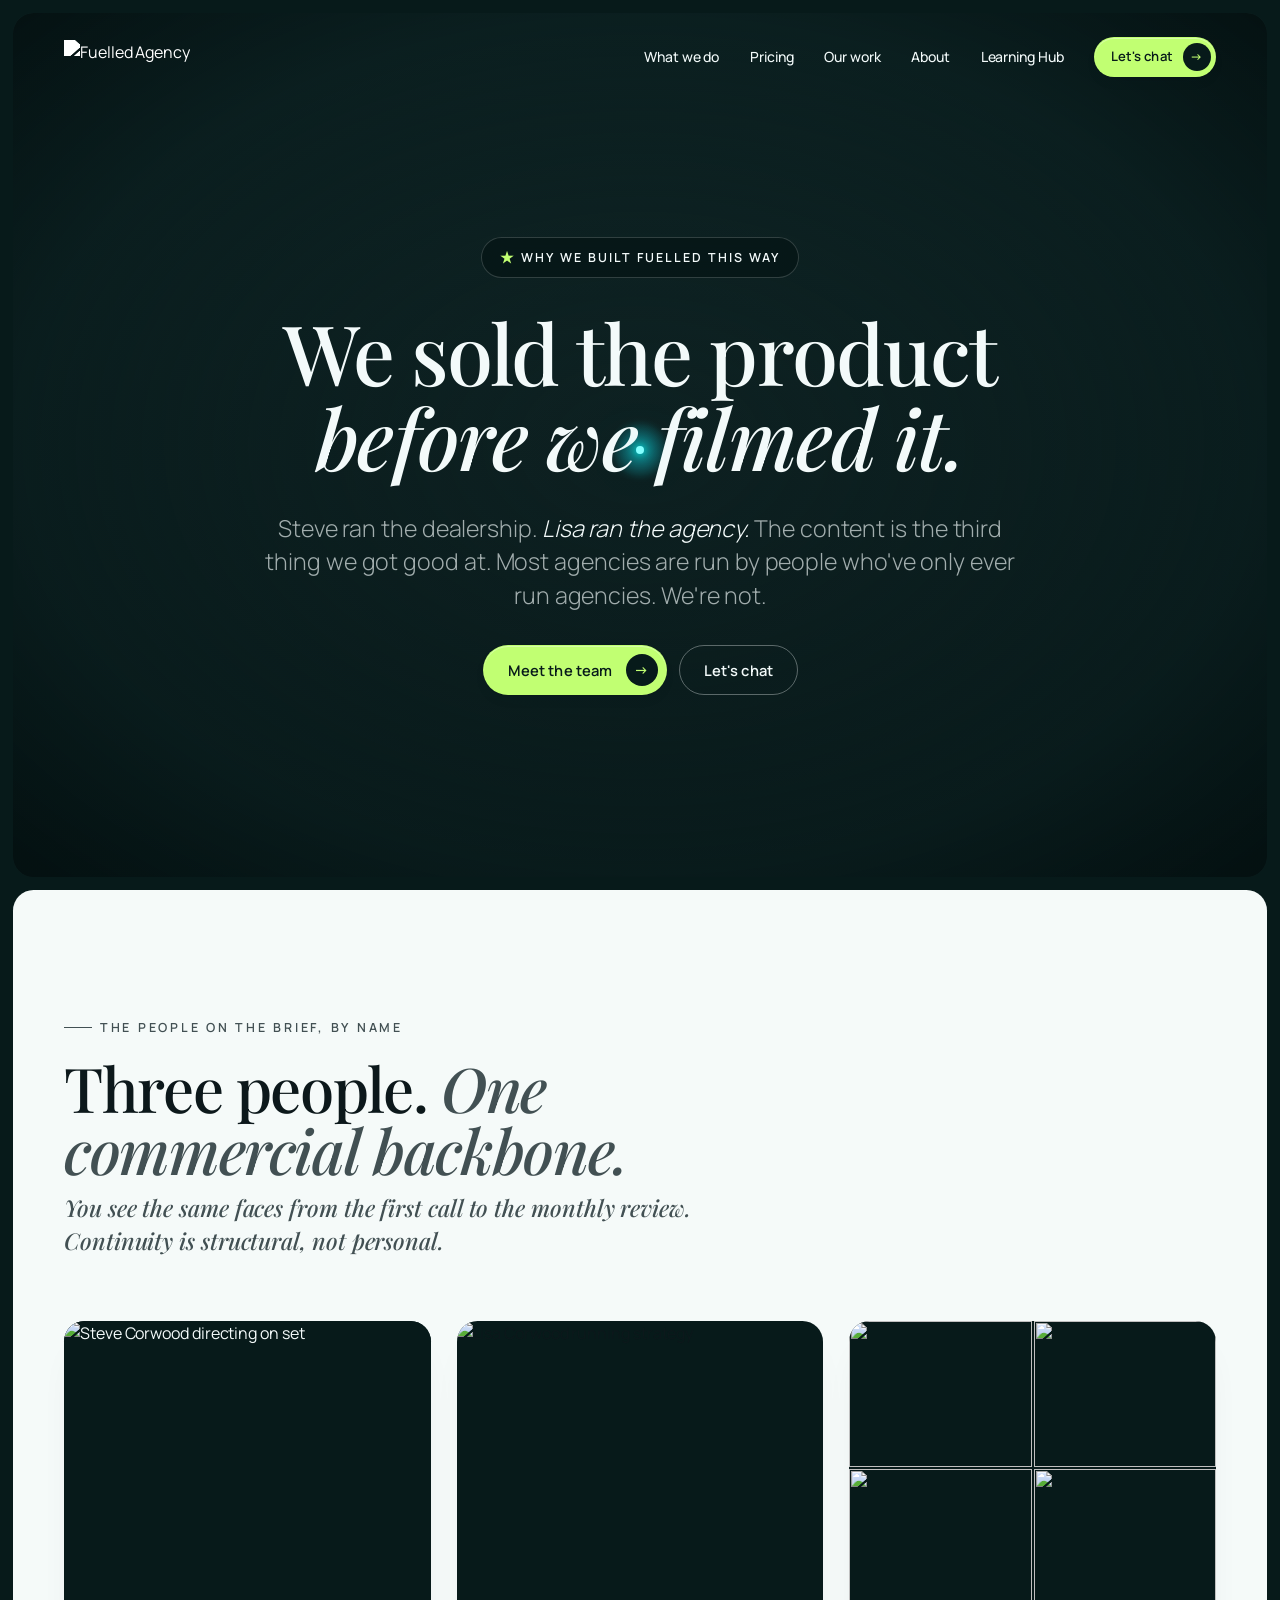
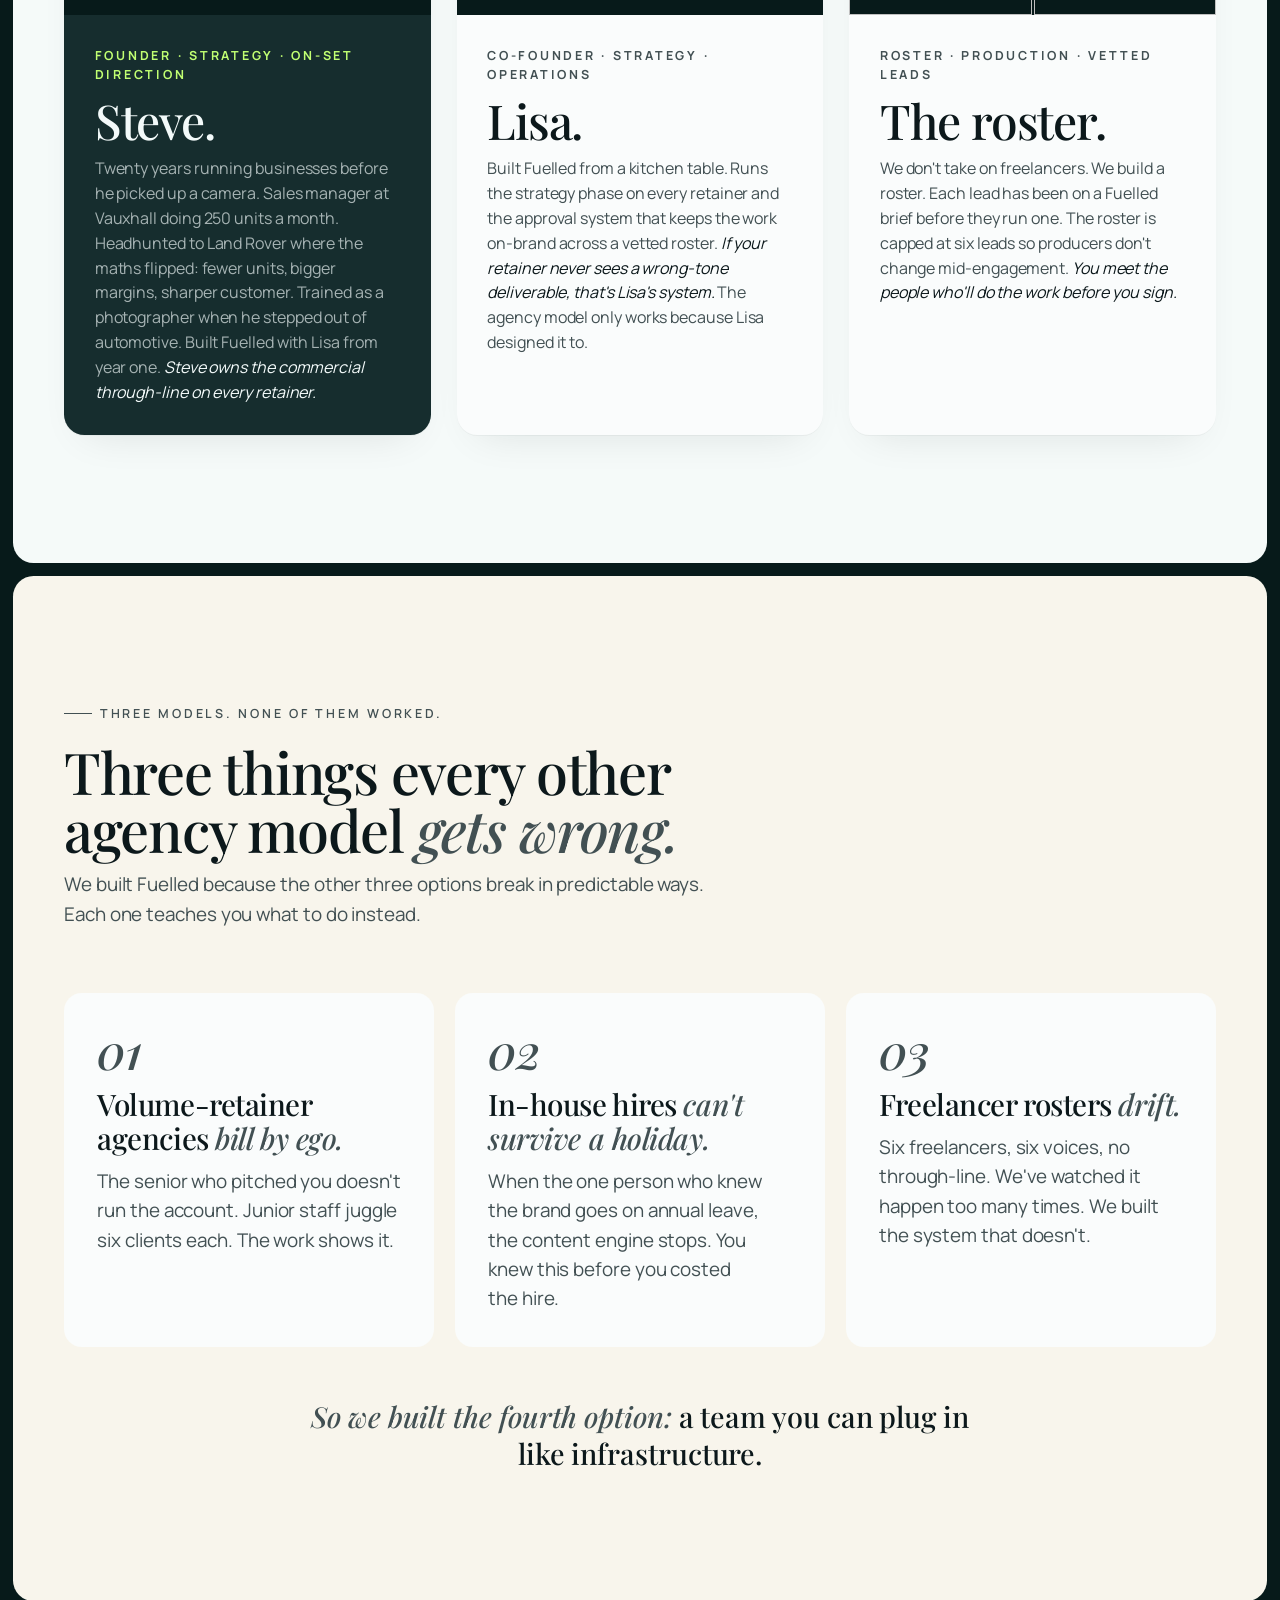
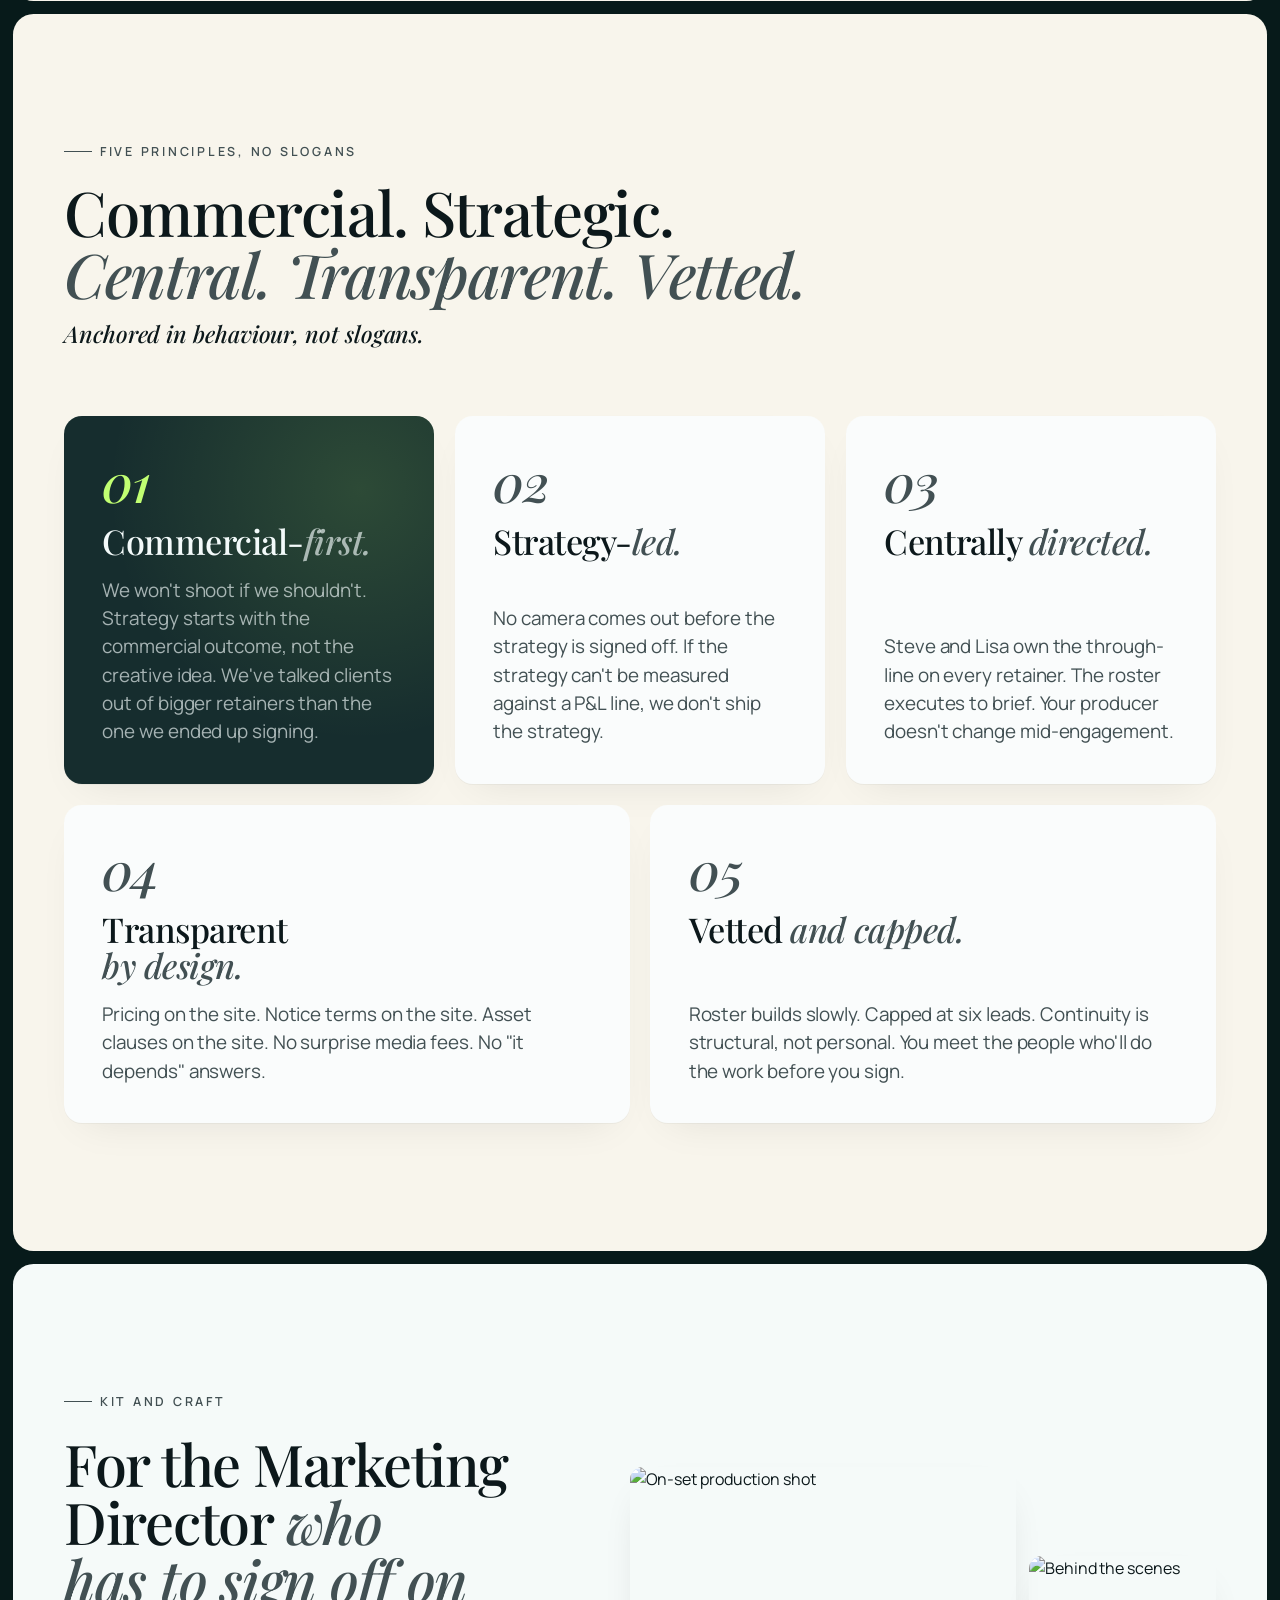
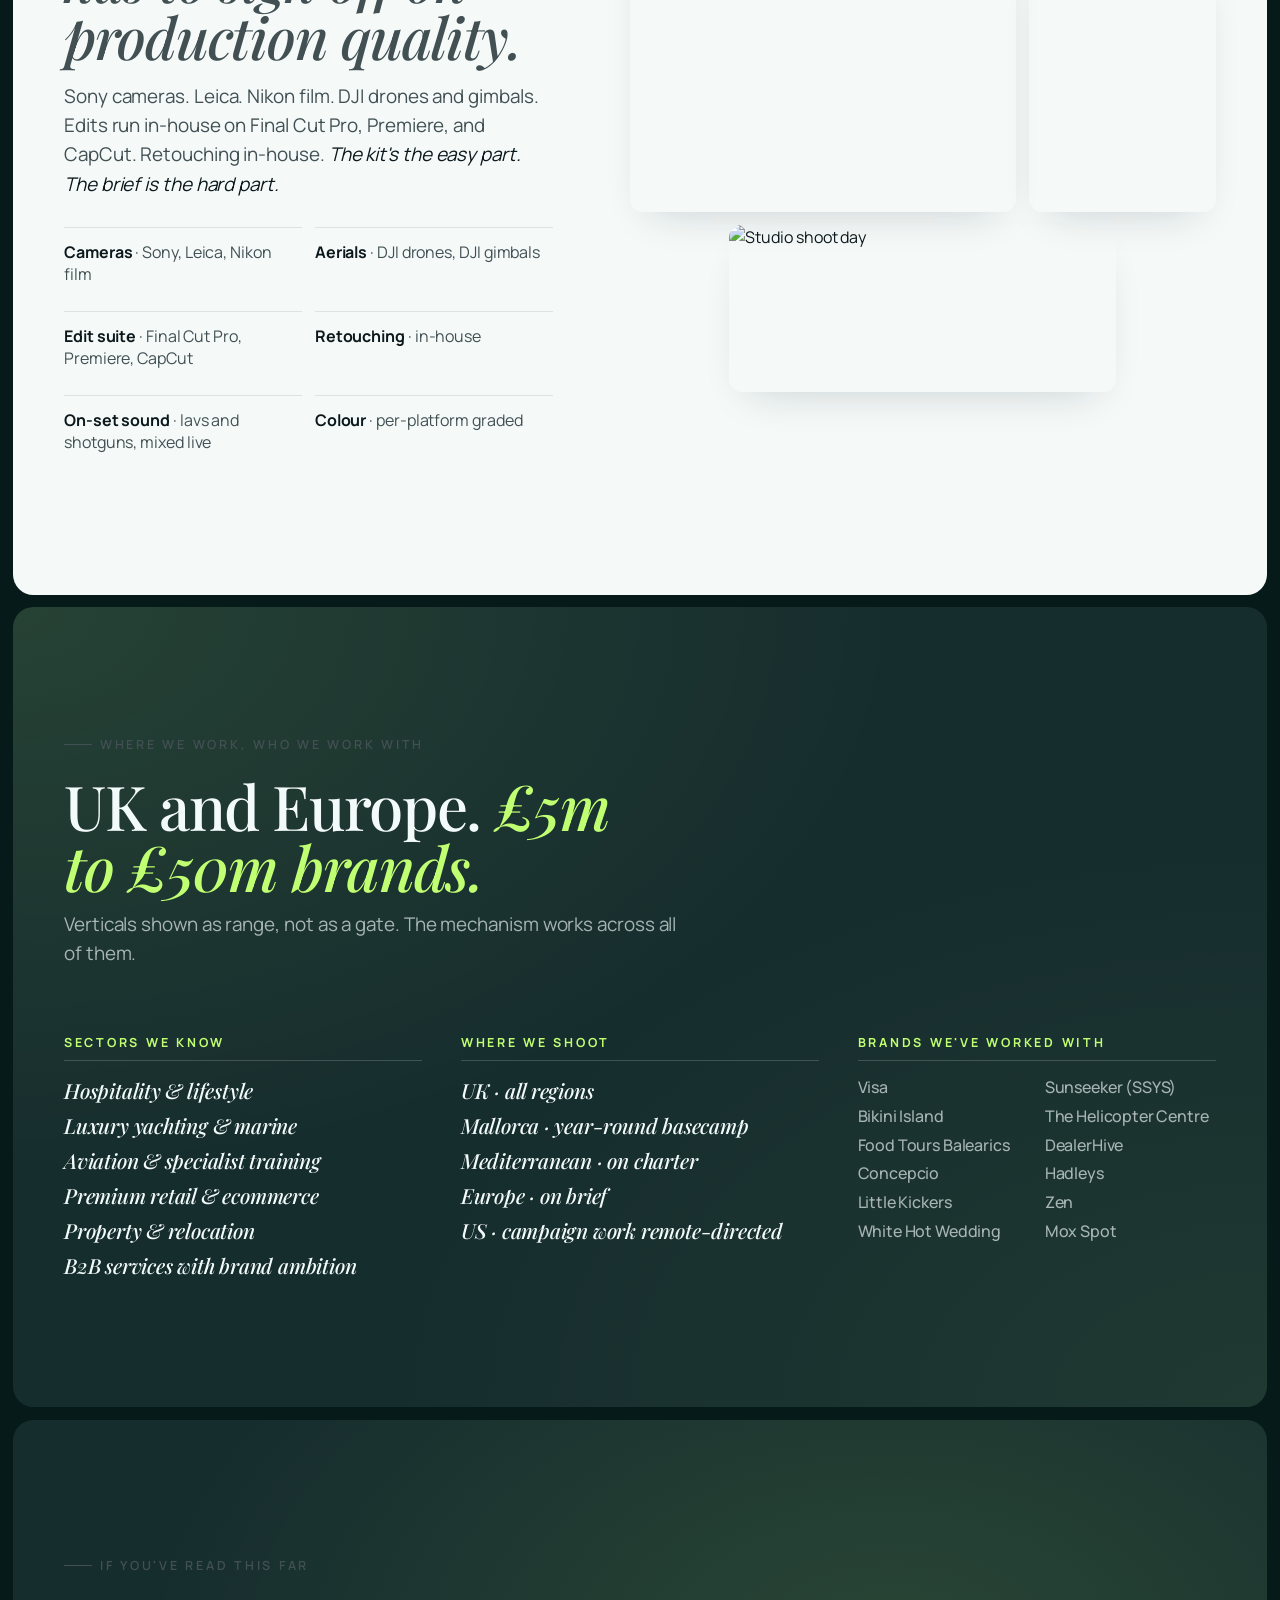
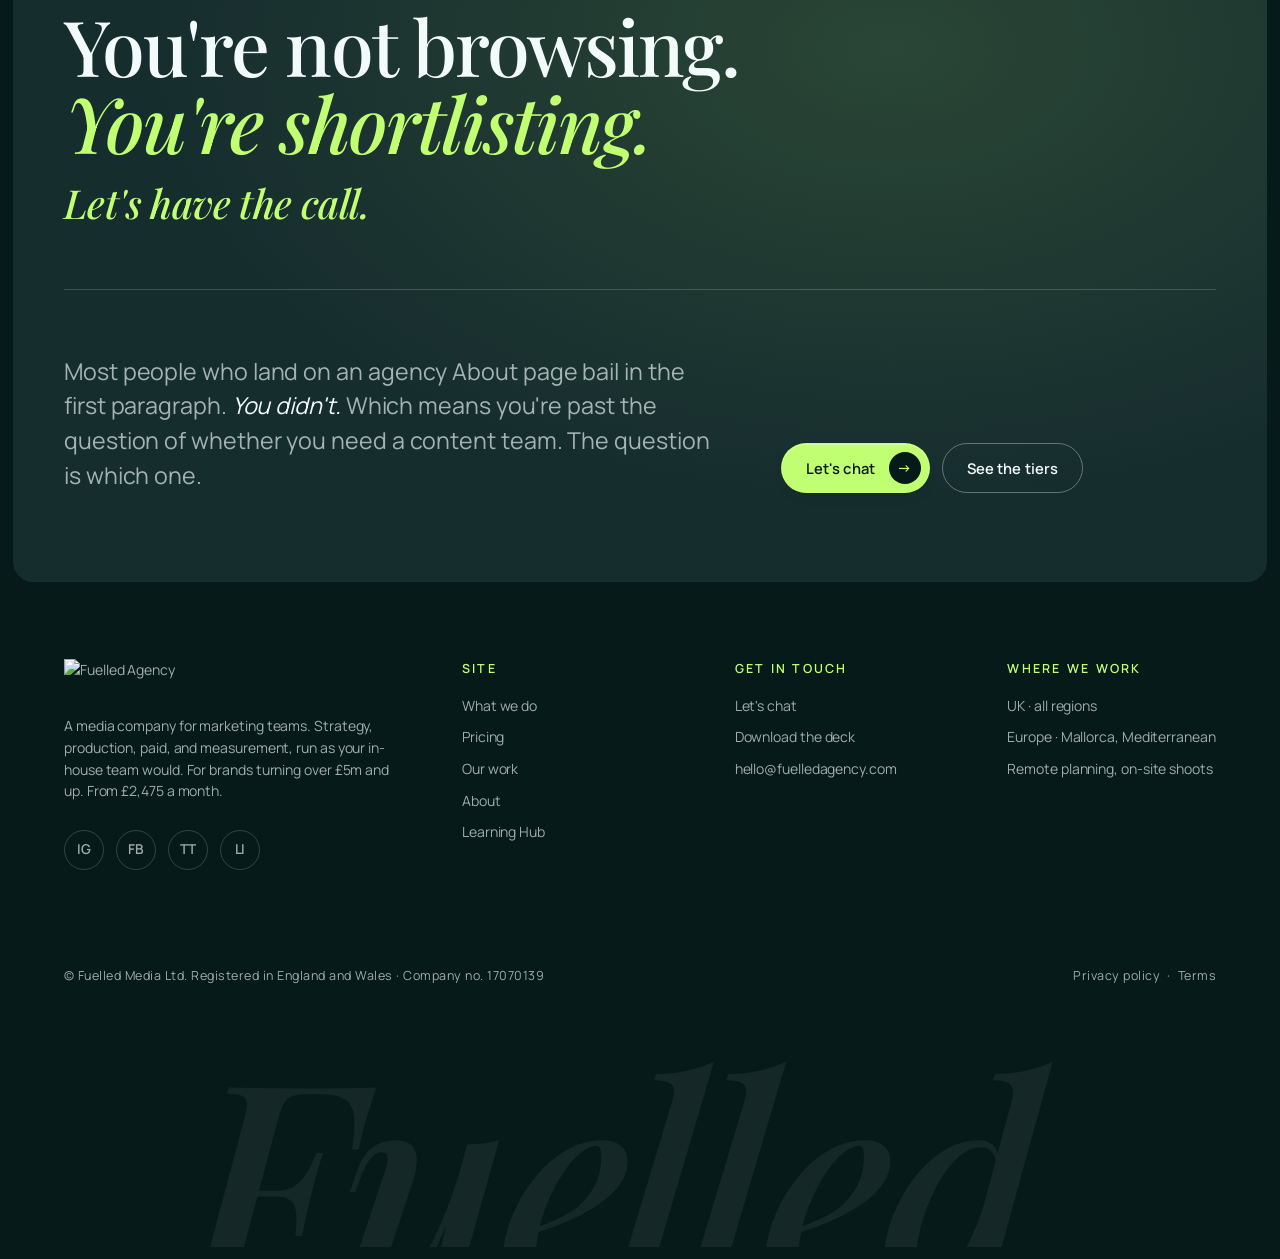
==== commit ea66fd50: "Sync: bring v2-repo current with local design work Catches v2-repo up with all signed-off design ite" ====
--- a/about.html
+++ b/about.html
@@ -3,11 +3,13 @@
 <head>
   <meta charset="utf-8" />
   <meta name="viewport" content="width=device-width, initial-scale=1" />
-  <title>About. We speak lifestyle. — Fuelled Agency</title>
-  <meta name="description" content="A hands-on production team for owner-led brands. Lean, mobile, intentional. We got tired of seeing great businesses hidden behind generic content, so we built the opposite." />
+  <title>About. We sold the product before we filmed it. - Fuelled Agency</title>
+  <meta name="description" content="Steve ran the dealership. Lisa ran the agency. The content is the third thing we got good at. A media company for marketing teams at £5m+ brands." />
+
   <link rel="preconnect" href="https://fonts.googleapis.com" />
   <link rel="preconnect" href="https://fonts.gstatic.com" crossorigin />
   <link rel="stylesheet" href="https://fonts.googleapis.com/css2?family=Manrope:wght@300;400;500;600;700&family=Playfair+Display:ital,wght@0,400;0,500;0,600;1,400;1,500;1,600;1,700&display=swap" />
+
   <link rel="stylesheet" href="styles.css" />
 </head>
 <body>
@@ -15,280 +17,478 @@
 <div class="cursor-orb" aria-hidden="true"></div>
 <div class="cursor-dot" aria-hidden="true"></div>
 
+<!-- ============== MOBILE MENU ============== -->
 <aside class="mobile-menu" id="mobile-menu" aria-hidden="true">
   <div class="mobile-menu__bg" aria-hidden="true">
-    <video autoplay muted loop playsinline preload="metadata"><source src="assets/0_Woman_Bathrobe_1920x1080.mp4" type="video/mp4" /></video>
+    <video autoplay muted loop playsinline preload="metadata"><source src="../assets/0_Woman_Bathrobe_1920x1080.mp4" type="video/mp4" /></video>
   </div>
   <div class="mobile-menu__overlay" aria-hidden="true"></div>
+
   <div class="mobile-menu__inner">
     <div class="mobile-menu__top">
-      <a href="index.html" aria-label="Fuelled Agency home"><img src="https://fuelledagency.com/wp-content/uploads/2026/02/FuelledAgencyLogo.png" alt="Fuelled Agency" class="brand__logo" /></a>
+      <a href="index.html" aria-label="Fuelled Agency home"><img src="../assets/Fuelled-white.png" alt="Fuelled Agency" class="brand__logo" /></a>
       <button class="nav-toggle is-active" id="mobile-menu-close" aria-label="Close menu"><span></span><span></span><span></span></button>
     </div>
+
     <nav class="mobile-menu__nav" aria-label="Mobile primary">
       <a href="what-we-do.html" class="mobile-menu__link"><span class="mobile-menu__link-num">01</span><span class="mobile-menu__link-text">What we do</span><span class="arrow">&rarr;</span></a>
-      <a href="our-work.html" class="mobile-menu__link"><span class="mobile-menu__link-num">02</span><span class="mobile-menu__link-text">Our work</span><span class="arrow">&rarr;</span></a>
-      <a href="about.html" class="mobile-menu__link is-current"><span class="mobile-menu__link-num">03</span><span class="mobile-menu__link-text">About</span><span class="arrow">&rarr;</span></a>
-      <a href="learning-hub.html" class="mobile-menu__link"><span class="mobile-menu__link-num">04</span><span class="mobile-menu__link-text">Learning Hub</span><span class="arrow">&rarr;</span></a>
+      <a href="service-options.html" class="mobile-menu__link"><span class="mobile-menu__link-num">02</span><span class="mobile-menu__link-text">Pricing</span><span class="arrow">&rarr;</span></a>
+      <a href="our-work.html" class="mobile-menu__link"><span class="mobile-menu__link-num">03</span><span class="mobile-menu__link-text">Our work</span><span class="arrow">&rarr;</span></a>
+      <a href="about.html" class="mobile-menu__link" aria-current="page"><span class="mobile-menu__link-num">04</span><span class="mobile-menu__link-text">About</span><span class="arrow">&rarr;</span></a>
+      <a href="learning-hub.html" class="mobile-menu__link"><span class="mobile-menu__link-num">05</span><span class="mobile-menu__link-text">Learning Hub</span><span class="arrow">&rarr;</span></a>
     </nav>
-    <div class="mobile-menu__cta"><a href="book-a-call.html" class="btn">Start a project <span class="arrow">&rarr;</span></a></div>
+
+    <div class="mobile-menu__cta">
+      <a href="book-a-call.html" class="btn">Let's chat <span class="arrow">&rarr;</span></a>
+    </div>
+
+    <button class="mm-testimonial" id="mm-testimonial" aria-label="Watch a client story">
+      <span class="mm-testimonial__media"><video autoplay muted loop playsinline preload="metadata"><source src="../assets/0_Woman_Luxury_1920x1080.mp4" type="video/mp4" /></video></span>
+      <span class="mm-testimonial__content"><span class="mm-testimonial__eyebrow">Watch a story</span><span class="mm-testimonial__quote">"They didn&#39;t just turn up with cameras. They helped me build a proper strategy."</span><span class="mm-testimonial__attr">Jerry &middot; Mox Spot</span></span>
+    </button>
+
     <footer class="mobile-menu__footer">
       <a href="mailto:hello@fuelledagency.com">hello@fuelledagency.com</a>
-      <div class="mobile-menu__social"><a href="https://www.instagram.com/fuelledagency">IG</a><a href="https://www.facebook.com/Fuelledagency/">FB</a><a href="https://www.tiktok.com/@fuelledagency">TT</a><a href="https://www.linkedin.com/company/fuelled-agency">LI</a></div>
+      <div class="mobile-menu__social">
+        <a href="https://www.instagram.com/fuelledagency" aria-label="Instagram">IG</a>
+        <a href="https://www.facebook.com/Fuelledagency/" aria-label="Facebook">FB</a>
+        <a href="https://www.tiktok.com/@fuelledagency" aria-label="TikTok">TT</a>
+        <a href="https://www.linkedin.com/company/fuelled-agency" aria-label="LinkedIn">LI</a>
+      </div>
     </footer>
   </div>
 </aside>
 
-<!-- ============== ABOUT HERO — full-bleed image, parallax, monumental headline ============== -->
-<section class="case-hero">
-  <div class="case-hero__bg" aria-hidden="true">
-    <img src="https://fuelledagency.com/wp-content/uploads/2026/02/DSC04705-e96e722f-1500.jpeg" alt="" />
-    <div class="case-hero__bg-grade"></div>
-  </div>
-
-  <header class="site-header site-header--solid">
+<!-- ============== HERO - signature line ============== -->
+<section class="hero">
+  <div class="hero__media" aria-hidden="true">
+    <img src="https://fuelledagency.com/wp-content/uploads/2026/02/L1006305-681x1024.jpg" alt="" />
+  </div>
+
+  <header class="site-header">
     <div class="wrap site-header__inner">
-      <a href="index.html" class="brand" aria-label="Fuelled Agency home">
-        <img src="https://fuelledagency.com/wp-content/uploads/2026/02/FuelledAgencyLogo.png" alt="Fuelled Agency" class="brand__logo" />
-      </a>
+      <a href="index.html" class="brand" aria-label="Fuelled Agency home"><img src="../assets/Fuelled-white.png" alt="Fuelled Agency" class="brand__logo" /></a>
       <nav class="nav" aria-label="Primary">
         <a href="what-we-do.html" class="nav-link">What we do</a>
+        <a href="service-options.html" class="nav-link">Pricing</a>
         <a href="our-work.html" class="nav-link">Our work</a>
-        <a href="about.html" class="nav-link is-current">About</a>
+        <a href="about.html" class="nav-link" aria-current="page">About</a>
         <a href="learning-hub.html" class="nav-link">Learning Hub</a>
-        <a href="book-a-call.html" class="btn">Start a project <span class="arrow">&rarr;</span></a>
+        <a href="book-a-call.html" class="btn">Let's chat <span class="arrow">&rarr;</span></a>
         <button class="nav-toggle" id="nav-toggle" aria-label="Open menu" aria-expanded="false" aria-controls="mobile-menu"><span></span><span></span><span></span></button>
       </nav>
     </div>
   </header>
 
-  <span class="case-hero__rotate" aria-hidden="true">Fuelled / About / 2026</span>
-
-  <div class="wrap case-hero__inner">
-    <div class="case-hero__tags">
-      <span>UK + Europe</span>
-      <span class="case-hero__tag-dot" aria-hidden="true"></span>
-      <span>Owner-led</span>
-      <span class="case-hero__tag-dot" aria-hidden="true"></span>
-      <span>On location</span>
-    </div>
-
-    <h1 class="case-hero__headline reveal">
-      We speak
-      <em>lifestyle.</em>
+  <div class="wrap hero__inner">
+    <span class="hero__badge">Why we built Fuelled this way</span>
+    <h1 class="hero__headline">
+      We sold the product
+      <em>before we filmed it.</em>
     </h1>
-
-    <p class="case-hero__sub reveal">
-      An Instagram carousel tells a different story than a TikTok, or a YouTube edit. <em>We optimise strategy for the platform without compromising on the story.</em> Strategy first, then the cameras come out.
+    <p class="hero__sub">
+      Steve ran the dealership. <em>Lisa ran the agency.</em> The content is the third thing we got good at. Most agencies are run by people who've only ever run agencies. We're not.
     </p>
-  </div>
-</section>
-
-<!-- ============== INTRO — short editorial paragraph + crew portrait ============== -->
-<section class="about-intro">
-  <div class="wrap about-intro__inner">
-    <div class="about-intro__copy reveal">
-      <span class="eyebrow">Who we are</span>
-      <h2>A small team. <em>Hands on every project.</em></h2>
-      <p>We're a small production team built around owner-led brands across the UK and the Mediterranean. Lifestyle, hospitality, yachting, and the businesses with a real story behind the doors. <em>Every project is run by the founders.</em> Every brief is shaped around your goals, not a content calendar.</p>
-      <ul class="about-intro__chips">
-        <li>UK · all regions</li>
-        <li>Mallorca + Mediterranean</li>
-        <li>Remote planning, on-site shoots</li>
+    <div class="hero__ctas">
+      <a href="#team" class="btn">Meet the team <span class="arrow">&rarr;</span></a>
+      <a href="book-a-call.html" class="btn btn--ghost">Let's chat</a>
+    </div>
+  </div>
+</section>
+
+<!-- ============== TEAM - Steve + Lisa + roster ============== -->
+<section class="team" id="team">
+  <div class="wrap">
+    <header class="team__head reveal">
+      <p class="eyebrow">The people on the brief, by name</p>
+      <h2 class="team__title">Three people. <em>One commercial backbone.</em></h2>
+      <p class="team__sub">You see the same faces from the first call to the monthly review. Continuity is structural, not personal.</p>
+    </header>
+
+    <div class="team__grid reveal">
+
+      <!-- STEVE -->
+      <article class="team__card team__card--steve">
+        <div class="team__card-media">
+          <img src="https://fuelledagency.com/wp-content/uploads/2026/02/Copy-of-DSC08096.jpg" alt="Steve Corwood directing on set" />
+        </div>
+        <div class="team__card-body">
+          <span class="team__card-role">Founder &middot; Strategy &middot; On-set direction</span>
+          <h3 class="team__card-name">Steve.</h3>
+          <p class="team__card-bio">Twenty years running businesses before he picked up a camera. Sales manager at Vauxhall doing 250 units a month. Headhunted to Land Rover where the maths flipped: fewer units, bigger margins, sharper customer. Trained as a photographer when he stepped out of automotive. Built Fuelled with Lisa from year one. <em>Steve owns the commercial through-line on every retainer.</em></p>
+        </div>
+      </article>
+
+      <!-- LISA -->
+      <article class="team__card team__card--lisa">
+        <div class="team__card-media">
+          <img src="https://fuelledagency.com/wp-content/uploads/2026/02/Girls.jpg" alt="Lisa Corwood running strategy" />
+        </div>
+        <div class="team__card-body">
+          <span class="team__card-role">Co-founder &middot; Strategy &middot; Operations</span>
+          <h3 class="team__card-name">Lisa.</h3>
+          <p class="team__card-bio">Built Fuelled from a kitchen table. Runs the strategy phase on every retainer and the approval system that keeps the work on-brand across a vetted roster. <em>If your retainer never sees a wrong-tone deliverable, that's Lisa's system.</em> The agency model only works because Lisa designed it to.</p>
+        </div>
+      </article>
+
+      <!-- ROSTER -->
+      <article class="team__card team__card--roster">
+        <div class="team__card-media team__card-media--mosaic">
+          <img src="https://fuelledagency.com/wp-content/uploads/2026/03/DSC01246-scaled.jpg" alt="" />
+          <img src="https://fuelledagency.com/wp-content/uploads/2026/03/IMG_3643.jpg" alt="" />
+          <img src="https://fuelledagency.com/wp-content/uploads/2026/03/DJI_20260115103355_0560_D-scaled.jpg" alt="" />
+          <img src="https://fuelledagency.com/wp-content/uploads/2026/02/Heli-2048x1944.jpg" alt="" />
+        </div>
+        <div class="team__card-body">
+          <span class="team__card-role">Roster &middot; Production &middot; Vetted leads</span>
+          <h3 class="team__card-name">The roster.</h3>
+          <p class="team__card-bio">We don't take on freelancers. We build a roster. Each lead has been on a Fuelled brief before they run one. The roster is capped at six leads so producers don't change mid-engagement. <em>You meet the people who'll do the work before you sign.</em></p>
+        </div>
+      </article>
+
+    </div>
+  </div>
+</section>
+
+<!-- ============== WHY WE BUILT IT - 3 reasons (every other model breaks) ============== -->
+<section class="why">
+  <div class="wrap">
+    <header class="why__head reveal">
+      <p class="eyebrow">Three models. None of them worked.</p>
+      <h2 class="why__title">Three things every other agency model <em>gets wrong.</em></h2>
+      <p class="why__sub">We built Fuelled because the other three options break in predictable ways. Each one teaches you what to do instead.</p>
+    </header>
+
+    <div class="why__grid">
+      <article class="why__card reveal">
+        <span class="why__card-num">01</span>
+        <h3 class="why__card-title">Volume-retainer agencies <em>bill by ego.</em></h3>
+        <p>The senior who pitched you doesn't run the account. Junior staff juggle six clients each. The work shows it.</p>
+      </article>
+      <article class="why__card reveal" style="--reveal-delay: 80ms;">
+        <span class="why__card-num">02</span>
+        <h3 class="why__card-title">In-house hires <em>can't survive a holiday.</em></h3>
+        <p>When the one person who knew the brand goes on annual leave, the content engine stops. You knew this before you costed the hire.</p>
+      </article>
+      <article class="why__card reveal" style="--reveal-delay: 160ms;">
+        <span class="why__card-num">03</span>
+        <h3 class="why__card-title">Freelancer rosters <em>drift.</em></h3>
+        <p>Six freelancers, six voices, no through-line. We've watched it happen too many times. We built the system that doesn't.</p>
+      </article>
+    </div>
+
+    <p class="why__close reveal">
+      <em>So we built the fourth option:</em> a team you can plug in like infrastructure.
+    </p>
+  </div>
+</section>
+
+<!-- ============== PRINCIPLES - 5 value pillars (REUSED from what-we-do) ============== -->
+<section class="principles">
+  <div class="wrap">
+    <header class="principles__head reveal">
+      <p class="eyebrow">Five principles, no slogans</p>
+      <h2 class="principles__title">Commercial. Strategic. <em>Central. Transparent. Vetted.</em></h2>
+      <p class="principles__sub">Anchored in behaviour, not slogans.</p>
+    </header>
+
+    <ol class="principles__grid reveal">
+      <li class="principles__card principles__card--01">
+        <span class="principles__num">01</span>
+        <h3 class="principles__card-title">Commercial-<em>first.</em></h3>
+        <p class="principles__card-body">We won't shoot if we shouldn't. Strategy starts with the commercial outcome, not the creative idea. We've talked clients out of bigger retainers than the one we ended up signing.</p>
+      </li>
+      <li class="principles__card principles__card--02">
+        <span class="principles__num">02</span>
+        <h3 class="principles__card-title">Strategy-<em>led.</em></h3>
+        <p class="principles__card-body">No camera comes out before the strategy is signed off. If the strategy can't be measured against a P&amp;L line, we don't ship the strategy.</p>
+      </li>
+      <li class="principles__card principles__card--03">
+        <span class="principles__num">03</span>
+        <h3 class="principles__card-title">Centrally <em>directed.</em></h3>
+        <p class="principles__card-body">Steve and Lisa own the through-line on every retainer. The roster executes to brief. Your producer doesn't change mid-engagement.</p>
+      </li>
+      <li class="principles__card principles__card--04">
+        <span class="principles__num">04</span>
+        <h3 class="principles__card-title">Transparent <em>by design.</em></h3>
+        <p class="principles__card-body">Pricing on the site. Notice terms on the site. Asset clauses on the site. No surprise media fees. No "it depends" answers.</p>
+      </li>
+      <li class="principles__card principles__card--05">
+        <span class="principles__num">05</span>
+        <h3 class="principles__card-title">Vetted <em>and capped.</em></h3>
+        <p class="principles__card-body">Roster builds slowly. Capped at six leads. Continuity is structural, not personal. You meet the people who'll do the work before you sign.</p>
+      </li>
+    </ol>
+  </div>
+</section>
+
+<!-- ============== CRAFT - kit and craft, image-led ============== -->
+<section class="craft">
+  <div class="wrap craft__wrap">
+    <div class="craft__head reveal">
+      <p class="eyebrow">Kit and craft</p>
+      <h2 class="craft__title">For the Marketing Director <em>who has to sign off on production quality.</em></h2>
+      <p class="craft__body">Sony cameras. Leica. Nikon film. DJI drones and gimbals. Edits run in-house on Final Cut Pro, Premiere, and CapCut. Retouching in-house. <em>The kit's the easy part. The brief is the hard part.</em></p>
+      <ul class="craft__list">
+        <li><strong>Cameras</strong> &middot; Sony, Leica, Nikon film</li>
+        <li><strong>Aerials</strong> &middot; DJI drones, DJI gimbals</li>
+        <li><strong>Edit suite</strong> &middot; Final Cut Pro, Premiere, CapCut</li>
+        <li><strong>Retouching</strong> &middot; in-house</li>
+        <li><strong>On-set sound</strong> &middot; lavs and shotguns, mixed live</li>
+        <li><strong>Colour</strong> &middot; per-platform graded</li>
       </ul>
     </div>
-
-    <div class="about-intro__media reveal" style="--reveal-delay: 80ms;">
-      <figure class="about-intro__shot about-intro__shot--01">
-        <img src="https://fuelledagency.com/wp-content/uploads/2026/02/DSC06884-f3717298-1500.jpg" alt="On location, the Fuelled team capturing a brand story in the Mediterranean" />
-      </figure>
-      <figure class="about-intro__shot about-intro__shot--02">
-        <img src="https://fuelledagency.com/wp-content/uploads/2026/03/IMG_3643.jpg" alt="Direction and lighting, on the day" />
-      </figure>
-    </div>
-  </div>
-</section>
-
-<!-- ============== WHY WE STARTED — monumental pull quote ============== -->
-<section class="about-why">
-  <div class="wrap">
-    <div class="about-why__inner reveal">
-      <span class="eyebrow about-why__eyebrow">Why we started</span>
-      <blockquote class="about-why__quote">
-        <p>
-          We got tired of seeing great businesses hidden behind <em>generic content.</em> We built Fuelled to make the opposite.
-          <span class="about-why__line">Content that feels real. Looks premium. <em>Makes people stop and feel something.</em></span>
-        </p>
-      </blockquote>
-      <p class="about-why__signoff">We're hands-on with every project, and we care deeply about what we make.</p>
-    </div>
-  </div>
-</section>
-
-<!-- ============== HOW WE WORK + KIT LIST ============== -->
-<section class="about-how">
-  <div class="wrap">
-    <div class="about-how__head reveal">
-      <span class="eyebrow">How we work</span>
-      <h2>Lean. <em>Mobile.</em> Intentional.</h2>
-      <p>Most shoots are on location, capturing real people in real places. We bring kit we trust and know inside out. We do our best work when we&rsquo;re trusted to catch the story as it unfolds.</p>
-    </div>
-
-    <div class="about-how__grid">
-      <article class="kit-card reveal">
-        <header class="kit-card__head">
-          <span class="kit-card__num">01</span>
-          <h3>Capture</h3>
-        </header>
-        <ul>
-          <li><span>Digital</span> Sony A · Sony FX · Leica</li>
-          <li><span>Film</span> Leica · Nikon</li>
-          <li><span>Aerial</span> DJI drones</li>
-          <li><span>Movement</span> DJI gimbals · Osmo Pocket</li>
-        </ul>
-        <p>High-resolution video and stills for the polished beats. Film for the grainy, nostalgic edge. Drones for scale, gimbals for agility.</p>
-      </article>
-
-      <article class="kit-card reveal" style="--reveal-delay: 80ms;">
-        <header class="kit-card__head">
-          <span class="kit-card__num">02</span>
-          <h3>Edit</h3>
-        </header>
-        <ul>
-          <li><span>Long form</span> Final Cut Pro</li>
-          <li><span>Crafted cuts</span> Adobe Premiere</li>
-          <li><span>Vertical + social</span> CapCut</li>
-          <li><span>Retouch</span> In house</li>
-        </ul>
-        <p>We pick the suite for the job. Long form gets a different treatment than a vertical reel. Sound design and grade handled in house.</p>
-      </article>
-
-      <article class="kit-card reveal" style="--reveal-delay: 160ms;">
-        <header class="kit-card__head">
-          <span class="kit-card__num">03</span>
-          <h3>Direct</h3>
-        </header>
-        <ul>
-          <li><span>Pre-shoot</span> Strategy + brief</li>
-          <li><span>On set</span> Lean crew, agreed plan</li>
-          <li><span>Roster</span> Trusted creators when geography asks for it</li>
-          <li><span>Approval</span> You see every cut</li>
-        </ul>
-        <p>Strategy and direction sit with the founders. A lean crew or a trusted creator on the roster executes to the plan. You always know whose name is on the work.</p>
-      </article>
-    </div>
-  </div>
-</section>
-
-<!-- ============== TRUSTED BY — same ticker as the homepage ============== -->
-<section class="trusted">
-  <div class="trusted__inner">
-    <p class="trusted__heading">The agency behind</p>
-    <div class="ticker">
-      <div class="ticker__track">
-      <img src="https://fuelledagency.com/wp-content/uploads/2026/02/visa-copy.png" alt="Visa" class="ticker__logo" />
-      <img src="https://fuelledagency.com/wp-content/uploads/2026/02/SSYS-copy-1.png" alt="SSYS" class="ticker__logo" />
-      <img src="https://fuelledagency.com/wp-content/uploads/2026/02/BikiniIsland.png" alt="Bikini Island" class="ticker__logo" />
-      <img src="https://fuelledagency.com/wp-content/uploads/2026/02/Food-Tours-Balearics-logo-banner-768x280-copy-1.png" alt="Food Tours Balearics" class="ticker__logo" />
-      <img src="https://fuelledagency.com/wp-content/uploads/2026/02/DealerHive.png" alt="DealerHive" class="ticker__logo" />
-      <img src="https://fuelledagency.com/wp-content/uploads/2026/02/Concepcio-logo-copy-1.png" alt="Concepcio" class="ticker__logo" />
-      <img src="https://fuelledagency.com/wp-content/uploads/2026/02/Hadleys.png" alt="Hadleys" class="ticker__logo" />
-      <img src="https://fuelledagency.com/wp-content/uploads/2026/02/littleKickers.png" alt="Little Kickers" class="ticker__logo" />
-      <img src="https://fuelledagency.com/wp-content/uploads/2026/02/Zen.png" alt="Zen" class="ticker__logo" />
-      <img src="https://fuelledagency.com/wp-content/uploads/2026/02/WhiteHotWedding.png" alt="White Hot Wedding" class="ticker__logo" />
-      <!-- duplicate for seamless loop -->
-      <img src="https://fuelledagency.com/wp-content/uploads/2026/02/visa-copy.png" alt="" class="ticker__logo" aria-hidden="true" />
-      <img src="https://fuelledagency.com/wp-content/uploads/2026/02/SSYS-copy-1.png" alt="" class="ticker__logo" aria-hidden="true" />
-      <img src="https://fuelledagency.com/wp-content/uploads/2026/02/BikiniIsland.png" alt="" class="ticker__logo" aria-hidden="true" />
-      <img src="https://fuelledagency.com/wp-content/uploads/2026/02/Food-Tours-Balearics-logo-banner-768x280-copy-1.png" alt="" class="ticker__logo" aria-hidden="true" />
-      <img src="https://fuelledagency.com/wp-content/uploads/2026/02/DealerHive.png" alt="" class="ticker__logo" aria-hidden="true" />
-      <img src="https://fuelledagency.com/wp-content/uploads/2026/02/Concepcio-logo-copy-1.png" alt="" class="ticker__logo" aria-hidden="true" />
-      <img src="https://fuelledagency.com/wp-content/uploads/2026/02/Hadleys.png" alt="" class="ticker__logo" aria-hidden="true" />
-      <img src="https://fuelledagency.com/wp-content/uploads/2026/02/littleKickers.png" alt="" class="ticker__logo" aria-hidden="true" />
-      <img src="https://fuelledagency.com/wp-content/uploads/2026/02/Zen.png" alt="" class="ticker__logo" aria-hidden="true" />
-      <img src="https://fuelledagency.com/wp-content/uploads/2026/02/WhiteHotWedding.png" alt="" class="ticker__logo" aria-hidden="true" />
-      </div>
-    </div>
-  </div>
-</section>
-
-<!-- ============== END CTA ============== -->
+    <div class="craft__media reveal">
+      <div class="craft__mosaic">
+        <img src="https://fuelledagency.com/wp-content/uploads/2026/03/Copy-of-L1006288-scaled.jpg" alt="On-set production shot" class="craft__img craft__img--1" />
+        <img src="https://fuelledagency.com/wp-content/uploads/2026/02/DSC08953.jpg" alt="Behind the scenes" class="craft__img craft__img--2" />
+        <img src="https://fuelledagency.com/wp-content/uploads/2026/03/Copy-of-L1006234-scaled.jpg" alt="Studio shoot day" class="craft__img craft__img--3" />
+      </div>
+    </div>
+  </div>
+</section>
+
+<!-- ============== WHERE - sectors + UK/EU footprint ============== -->
+<section class="where">
+  <div class="wrap">
+    <header class="where__head reveal">
+      <p class="eyebrow">Where we work, who we work with</p>
+      <h2 class="where__title">UK and Europe. <em>£5m to £50m brands.</em></h2>
+      <p class="where__sub">Verticals shown as range, not as a gate. The mechanism works across all of them.</p>
+    </header>
+
+    <div class="where__grid reveal">
+      <div class="where__col">
+        <span class="where__col-tag">Sectors we know</span>
+        <ul class="where__list">
+          <li>Hospitality &amp; lifestyle</li>
+          <li>Luxury yachting &amp; marine</li>
+          <li>Aviation &amp; specialist training</li>
+          <li>Premium retail &amp; ecommerce</li>
+          <li>Property &amp; relocation</li>
+          <li>B2B services with brand ambition</li>
+        </ul>
+      </div>
+      <div class="where__col">
+        <span class="where__col-tag">Where we shoot</span>
+        <ul class="where__list">
+          <li>UK &middot; all regions</li>
+          <li>Mallorca &middot; year-round basecamp</li>
+          <li>Mediterranean &middot; on charter</li>
+          <li>Europe &middot; on brief</li>
+          <li>US &middot; campaign work remote-directed</li>
+        </ul>
+      </div>
+      <div class="where__col">
+        <span class="where__col-tag">Brands we've worked with</span>
+        <ul class="where__list where__list--brands">
+          <li>Visa</li>
+          <li>Sunseeker (SSYS)</li>
+          <li>Bikini Island</li>
+          <li>The Helicopter Centre</li>
+          <li>Food Tours Balearics</li>
+          <li>DealerHive</li>
+          <li>Concepcio</li>
+          <li>Hadleys</li>
+          <li>Little Kickers</li>
+          <li>Zen</li>
+          <li>White Hot Wedding</li>
+          <li>Mox Spot</li>
+        </ul>
+      </div>
+    </div>
+  </div>
+</section>
+
+<!-- ============== END CTA - shortlisting close ============== -->
 <section class="end-cta">
   <div class="wrap">
     <div class="end-cta__inner reveal">
       <div>
-        <p class="eyebrow" style="margin-bottom: var(--sp-7);">Ready when you are</p>
-        <h2 class="end-cta__heading">Let&rsquo;s make something <em>worth watching.</em></h2>
+        <p class="eyebrow" style="margin-bottom: var(--sp-7);">If you've read this far</p>
+        <h2 class="end-cta__heading">
+          You're not browsing. <em>You're shortlisting.</em>
+          <span class="end-cta__plug">Let's have the call.</span>
+        </h2>
       </div>
       <div class="end-cta__body">
-        <p class="end-cta__sub">Thirty minutes on the phone. <em>We&rsquo;ll tell you straight whether content will move the needle for you</em>, before you&rsquo;ve spent a penny. No proposal-by-stealth. No hard sell. If it isn&rsquo;t the right fit, we&rsquo;ll say so.</p>
+        <p class="end-cta__sub">
+          Most people who land on an agency About page bail in the first paragraph. <em>You didn't.</em> Which means you're past the question of whether you need a content team. The question is which one.
+        </p>
         <div class="end-cta__ctas">
-          <a href="book-a-call.html" class="btn">Book a call <span class="arrow">&rarr;</span></a>
-          <a href="our-work.html" class="btn btn--ghost">See the work</a>
-        </div>
-      </div>
-    </div>
-  </div>
-</section>
-
+          <a href="book-a-call.html" class="btn">Let's chat <span class="arrow">&rarr;</span></a>
+          <a href="service-options.html" class="btn btn--ghost">See the tiers</a>
+        </div>
+      </div>
+    </div>
+  </div>
+</section>
+
+<!-- ============== FOOTER ============== -->
 <footer class="site-footer">
   <div class="wrap">
     <div class="site-footer__top">
       <div class="site-footer__brand">
-        <a href="index.html" aria-label="Fuelled Agency"><img src="https://fuelledagency.com/wp-content/uploads/2026/02/FuelledAgencyLogo.png" alt="Fuelled Agency" /></a>
-        <p>Full-stack social production for owner-led businesses. Strategy, shoot, edit, post. From £475 a month for ongoing strategy and management.</p>
-        <div class="site-footer__brand-social"><a href="https://www.instagram.com/fuelledagency">IG</a><a href="https://www.facebook.com/Fuelledagency/">FB</a><a href="https://www.tiktok.com/@fuelledagency">TT</a><a href="https://www.linkedin.com/company/fuelled-agency">LI</a></div>
-      </div>
-      <div><h5>Site</h5><ul><li><a href="what-we-do.html">What we do</a></li><li><a href="our-work.html">Our work</a></li><li><a href="about.html">About</a></li><li><a href="learning-hub.html">Learning Hub</a></li></ul></div>
-      <div><h5>Get in touch</h5><ul><li><a href="book-a-call.html">Book a call</a></li><li><a href="mailto:hello@fuelledagency.com">hello@fuelledagency.com</a></li></ul></div>
-      <div><h5>Where we work</h5><ul><li>UK · all regions</li><li>Europe · Mallorca, Mediterranean</li><li>Remote planning, on-site shoots</li></ul></div>
-    </div>
+        <a href="index.html" aria-label="Fuelled Agency"><img src="../assets/Fuelled-white.png" alt="Fuelled Agency" /></a>
+        <p>A media company for marketing teams. Strategy, production, paid, and measurement, run as your in-house team would. For brands turning over £5m and up. From £2,475 a month.</p>
+        <div class="site-footer__brand-social">
+          <a href="https://www.instagram.com/fuelledagency" aria-label="Instagram">IG</a>
+          <a href="https://www.facebook.com/Fuelledagency/" aria-label="Facebook">FB</a>
+          <a href="https://www.tiktok.com/@fuelledagency" aria-label="TikTok">TT</a>
+          <a href="https://www.linkedin.com/company/fuelled-agency" aria-label="LinkedIn">LI</a>
+        </div>
+      </div>
+      <div>
+        <h5>Site</h5>
+        <ul>
+          <li><a href="what-we-do.html">What we do</a></li>
+          <li><a href="service-options.html">Pricing</a></li>
+          <li><a href="our-work.html">Our work</a></li>
+          <li><a href="about.html">About</a></li>
+          <li><a href="learning-hub.html">Learning Hub</a></li>
+        </ul>
+      </div>
+      <div>
+        <h5>Get in touch</h5>
+        <ul>
+          <li><a href="book-a-call.html">Let's chat</a></li>
+          <li><a href="service-options.html#deck">Download the deck</a></li>
+          <li><a href="mailto:hello@fuelledagency.com">hello@fuelledagency.com</a></li>
+        </ul>
+      </div>
+      <div>
+        <h5>Where we work</h5>
+        <ul>
+          <li>UK &middot; all regions</li>
+          <li>Europe &middot; Mallorca, Mediterranean</li>
+          <li>Remote planning, on-site shoots</li>
+        </ul>
+      </div>
+    </div>
+
     <div class="site-footer__bottom">
-      <span>© Fuelled Media Ltd. Registered in England and Wales · Company no. 17070139</span>
-      <span><a href="/privacy-policy/">Privacy policy</a> &nbsp;·&nbsp; <a href="/terms">Terms</a></span>
-    </div>
+      <span>© Fuelled Media Ltd. Registered in England and Wales &middot; Company no. 17070139</span>
+      <span><a href="/privacy-policy/">Privacy policy</a> &nbsp;&middot;&nbsp; <a href="/terms">Terms</a></span>
+    </div>
+
     <p class="site-footer__wordmark" aria-hidden="true">Fuelled.</p>
   </div>
 </footer>
+
+<button class="pip" id="pip" aria-label="Open testimonial">
+  <span class="pip__media">
+    <video id="pip-video" autoplay muted loop playsinline preload="metadata"><source src="../assets/0_Woman_Bathrobe_1920x1080.mp4" type="video/mp4" /></video>
+    <svg viewBox="0 0 60 60" aria-hidden="true">
+      <circle class="pip__ring-bg" cx="30" cy="30" r="29" />
+      <circle class="pip__ring-fg" id="pip-ring" cx="30" cy="30" r="29" pathLength="100" />
+    </svg>
+  </span>
+  <span class="pip__label">
+    <span class="pip__label-eyebrow">Watch the story</span>
+    <span class="pip__label-name" id="pip-name">Jerry</span>
+  </span>
+  <span class="pip__close" id="pip-close" aria-label="Dismiss">&times;</span>
+</button>
+
+<div class="tm-modal" id="tm-modal" role="dialog" aria-modal="true" aria-labelledby="tm-modal-name" hidden>
+  <div class="tm-modal__inner">
+    <button class="tm-modal__close" id="tm-modal-close" aria-label="Close">&times;</button>
+    <div class="tm-modal__video">
+      <video id="tm-modal-video" controls playsinline preload="metadata"></video>
+      <button class="tm-modal__nav tm-modal__nav--prev" id="tm-modal-prev" aria-label="Previous testimonial">&larr;</button>
+      <button class="tm-modal__nav tm-modal__nav--next" id="tm-modal-next" aria-label="Next testimonial">&rarr;</button>
+    </div>
+    <div class="tm-modal__content">
+      <div class="tm-modal__head">
+        <span class="tm-modal__eyebrow">Client story</span>
+        <span class="tm-modal__counter"><strong id="tm-modal-counter-current">01</strong> / <span id="tm-modal-counter-total">03</span></span>
+      </div>
+      <p class="tm-modal__quote" id="tm-modal-quote"></p>
+      <div class="tm-modal__attr">
+        <img class="tm-modal__avatar" id="tm-modal-avatar" src="" alt="" />
+        <div class="tm-modal__attr-text">
+          <strong id="tm-modal-name"></strong>
+          <span id="tm-modal-business"></span>
+        </div>
+      </div>
+    </div>
+  </div>
+</div>
 
 <script>
   (function () {
-    const fine=matchMedia('(pointer: fine)').matches, reduce=matchMedia('(prefers-reduced-motion: reduce)').matches;
-    if(!fine||reduce)return;
-    const dot=document.querySelector('.cursor-dot'), orb=document.querySelector('.cursor-orb');
-    if(!dot||!orb)return;
-    let mx=innerWidth/2,my=innerHeight/2,gx=mx,gy=my,raf=0;
-    const loop=()=>{gx+=(mx-gx)*0.18;gy+=(my-gy)*0.18;dot.style.setProperty('--mx',mx+'px');dot.style.setProperty('--my',my+'px');orb.style.setProperty('--gx',gx+'px');orb.style.setProperty('--gy',gy+'px');raf=requestAnimationFrame(loop);};
-    raf=requestAnimationFrame(loop);
-    addEventListener('mousemove',e=>{mx=e.clientX;my=e.clientY;},{passive:true});
-    document.addEventListener('mouseleave',()=>{dot.classList.add('is-out');orb.classList.add('is-out');});
-    document.addEventListener('mouseenter',()=>{dot.classList.remove('is-out');orb.classList.remove('is-out');});
-    const sel='a, button, .btn, [role="button"], .kit-card, figure';
-    document.addEventListener('mouseover',e=>{if(e.target.closest(sel)){dot.classList.add('is-active');orb.classList.add('is-active');}});
-    document.addEventListener('mouseout',e=>{if(e.target.closest(sel)&&!e.relatedTarget?.closest?.(sel)){dot.classList.remove('is-active');orb.classList.remove('is-active');}});
+    const fine = window.matchMedia('(pointer: fine)').matches;
+    const reduce = window.matchMedia('(prefers-reduced-motion: reduce)').matches;
+    if (!fine || reduce) return;
+    const dot = document.querySelector('.cursor-dot'); const orb = document.querySelector('.cursor-orb');
+    if (!dot || !orb) return;
+    let mx = window.innerWidth/2, my = window.innerHeight/2, gx = mx, gy = my;
+    const loop = () => { gx += (mx-gx)*0.18; gy += (my-gy)*0.18; dot.style.setProperty('--mx', mx+'px'); dot.style.setProperty('--my', my+'px'); orb.style.setProperty('--gx', gx+'px'); orb.style.setProperty('--gy', gy+'px'); requestAnimationFrame(loop); };
+    requestAnimationFrame(loop);
+    window.addEventListener('mousemove', e => { mx=e.clientX; my=e.clientY; }, {passive:true});
+    document.addEventListener('mouseleave', () => { dot.classList.add('is-out'); orb.classList.add('is-out'); });
+    document.addEventListener('mouseenter', () => { dot.classList.remove('is-out'); orb.classList.remove('is-out'); });
+    const sel = 'a, button, .btn, [role="button"], .team__card, .why__card, .principles__card';
+    document.addEventListener('mouseover', e => { if (e.target.closest(sel)) { dot.classList.add('is-active'); orb.classList.add('is-active'); } });
+    document.addEventListener('mouseout', e => { if (e.target.closest(sel) && !e.relatedTarget?.closest?.(sel)) { dot.classList.remove('is-active'); orb.classList.remove('is-active'); } });
   })();
+
   (function () {
-    if(!('IntersectionObserver' in window)){document.querySelectorAll('.reveal').forEach(el=>el.classList.add('is-visible'));return;}
-    const io=new IntersectionObserver(e=>e.forEach(en=>{if(en.isIntersecting){en.target.classList.add('is-visible');io.unobserve(en.target);}}),{rootMargin:'0px 0px -8% 0px',threshold:0.08});
-    document.querySelectorAll('.reveal').forEach(el=>io.observe(el));
+    const els = document.querySelectorAll('.reveal');
+    if (!('IntersectionObserver' in window)) { els.forEach(el => el.classList.add('is-visible')); return; }
+    const io = new IntersectionObserver(entries => entries.forEach(e => { if (e.isIntersecting) { e.target.classList.add('is-visible'); io.unobserve(e.target); } }), { threshold: 0.12, rootMargin: '0px 0px -40px 0px' });
+    els.forEach(el => io.observe(el));
   })();
+
   (function () {
-    const reduce = matchMedia('(prefers-reduced-motion: reduce)').matches;
-    if (reduce) return;
-    const bg = document.querySelector('.case-hero__bg img');
-    if (!bg) return;
-    let raf=0;
-    const apply = () => { bg.style.transform = `scale(1.1) translateY(${scrollY*0.18}px)`; raf=0; };
-    addEventListener('scroll', () => { if (!raf) raf=requestAnimationFrame(apply); }, {passive:true});
+    if (window.matchMedia('(prefers-reduced-motion: reduce)').matches) return;
+    document.querySelectorAll('.btn').forEach(btn => {
+      let inside = false;
+      btn.addEventListener('mouseenter', () => inside = true);
+      btn.addEventListener('mouseleave', () => { inside = false; btn.style.setProperty('--mx','0px'); btn.style.setProperty('--my','0px'); });
+      btn.addEventListener('mousemove', e => { if (!inside) return; const r = btn.getBoundingClientRect(); btn.style.setProperty('--mx', (((e.clientX-r.left)/r.width-0.5)*12).toFixed(1)+'px'); btn.style.setProperty('--my', (((e.clientY-r.top)/r.height-0.5)*8).toFixed(1)+'px'); });
+    });
   })();
+
   (function () {
-    const t=document.getElementById('nav-toggle'),c=document.getElementById('mobile-menu-close'),m=document.getElementById('mobile-menu');
-    if(!t||!m)return;
-    const open=()=>{m.classList.add('is-open');m.setAttribute('aria-hidden','false');t.setAttribute('aria-expanded','true');document.body.style.overflow='hidden';};
-    const close=()=>{m.classList.remove('is-open');m.setAttribute('aria-hidden','true');t.setAttribute('aria-expanded','false');document.body.style.overflow='';};
-    t.addEventListener('click',open);c?.addEventListener('click',close);
-    m.querySelectorAll('a').forEach(a=>a.addEventListener('click',close));
-    document.addEventListener('keydown',e=>{if(e.key==='Escape'&&m.classList.contains('is-open'))close();});
+    const stories = [
+      { video: '../assets/0_Woman_Bathrobe_1920x1080.mp4', avatar: 'https://fuelledagency.com/wp-content/uploads/2026/02/Screenshot-2026-02-26-at-18.42.16-300x260.png', name: 'Jerry', business: 'Mox Spot, North Wales', quote: "They didn't just turn up with cameras. They helped me build a proper strategy for how to market the days, attract the right drivers and create excitement before we even opened bookings." },
+      { video: '../assets/6757713_Boat_Yacht_1920x1080.mp4', avatar: 'https://fuelledagency.com/wp-content/uploads/2026/02/Screenshot-2026-02-26-at-18.39.30-300x261.png', name: 'Rory Dixon', business: '', quote: 'Working with Steve and the team at Fuelled has been nothing short of exceptional.' },
+      { video: '../assets/0_Woman_Luxury_1920x1080.mp4', avatar: 'https://fuelledagency.com/wp-content/uploads/2026/02/Screenshot-2026-02-26-at-18.38.50-300x261.png', name: 'Thomas', business: '', quote: "I've been working with Steve and the team at Fuelled for a few years now. They are bang on it, business minded and very organised." }
+    ];
+    const pip = document.getElementById('pip'); const pipVideo = document.getElementById('pip-video'); const pipName = document.getElementById('pip-name'); const pipRing = document.getElementById('pip-ring'); const pipClose = document.getElementById('pip-close');
+    const modal = document.getElementById('tm-modal'); const modalVideo = document.getElementById('tm-modal-video'); const modalQuote = document.getElementById('tm-modal-quote'); const modalName = document.getElementById('tm-modal-name'); const modalBusiness = document.getElementById('tm-modal-business'); const modalClose = document.getElementById('tm-modal-close'); const modalPrev = document.getElementById('tm-modal-prev'); const modalNext = document.getElementById('tm-modal-next'); const modalCounterCurrent = document.getElementById('tm-modal-counter-current'); const modalCounterTotal = document.getElementById('tm-modal-counter-total'); const modalAvatar = document.getElementById('tm-modal-avatar');
+    if (!pip || !modal) return;
+    let modalIdx = 0, activeIdx = 0, dismissed = false, cycleStart = performance.now();
+    const pad2 = n => String(n).padStart(2,'0');
+    const setPip = i => { activeIdx = i; const s = stories[i]; pipName.textContent = s.name; const src = pipVideo.querySelector('source'); if (src && src.getAttribute('src') !== s.video) { src.setAttribute('src', s.video); pipVideo.load(); pipVideo.play().catch(()=>{}); } cycleStart = performance.now(); };
+    const tick = () => { if (dismissed) return; const p = Math.min(1, (performance.now()-cycleStart)/9000); pipRing.style.setProperty('--p', p.toFixed(3)); pipRing.style.setProperty('--circumference','100'); if (p>=1) setPip((activeIdx+1)%stories.length); requestAnimationFrame(tick); };
+    window.addEventListener('scroll', () => { if (!dismissed) pip.classList.toggle('is-visible', window.scrollY > window.innerHeight*0.7); }, {passive:true});
+    const setModal = i => { modalIdx = ((i%stories.length)+stories.length)%stories.length; const s = stories[modalIdx]; modalQuote.textContent = s.quote; modalName.textContent = s.name; modalBusiness.textContent = s.business||''; modalAvatar.src = s.avatar||''; modalAvatar.alt = s.name+' avatar'; modalVideo.innerHTML = '<source src="'+s.video+'" type="video/mp4" />'; modalVideo.load(); modalVideo.play().catch(()=>{}); modalCounterCurrent.textContent = pad2(modalIdx+1); modalCounterTotal.textContent = pad2(stories.length); };
+    const openModal = i => { setModal(i); modal.hidden = false; requestAnimationFrame(()=> { modal.classList.add('is-open'); document.body.classList.add('modal-open'); }); };
+    window.__fuelledOpenStory = openModal;
+    const closeModal = () => { modal.classList.remove('is-open'); document.body.classList.remove('modal-open'); modalVideo.pause(); setTimeout(()=>modal.hidden = true, 280); };
+    modalPrev.addEventListener('click', e=>{ e.stopPropagation(); setModal(modalIdx-1); });
+    modalNext.addEventListener('click', e=>{ e.stopPropagation(); setModal(modalIdx+1); });
+    pip.addEventListener('click', e=>{ if (e.target===pipClose || pipClose.contains(e.target)) return; openModal(activeIdx); });
+    pipClose.addEventListener('click', e=>{ e.stopPropagation(); dismissed = true; pip.classList.add('is-dismissed'); });
+    modalClose.addEventListener('click', closeModal);
+    modal.addEventListener('click', e=>{ if (e.target===modal) closeModal(); });
+    document.addEventListener('keydown', e=>{ if (modal.hidden) return; if (e.key==='Escape') closeModal(); else if (e.key==='ArrowLeft') setModal(modalIdx-1); else if (e.key==='ArrowRight') setModal(modalIdx+1); });
+    setPip(0); requestAnimationFrame(tick);
+  })();
+
+  (function () {
+    const toggle = document.getElementById('nav-toggle'); const closeBtn = document.getElementById('mobile-menu-close'); const menu = document.getElementById('mobile-menu'); const mmTest = document.getElementById('mm-testimonial');
+    if (!toggle || !menu) return;
+    const open = () => { toggle.classList.add('is-active'); toggle.setAttribute('aria-expanded','true'); menu.classList.add('is-open'); menu.setAttribute('aria-hidden','false'); document.body.classList.add('menu-open'); };
+    const close = () => { toggle.classList.remove('is-active'); toggle.setAttribute('aria-expanded','false'); menu.classList.remove('is-open'); menu.setAttribute('aria-hidden','true'); document.body.classList.remove('menu-open'); };
+    toggle.addEventListener('click', () => menu.classList.contains('is-open') ? close() : open());
+    if (closeBtn) closeBtn.addEventListener('click', close);
+    menu.querySelectorAll('a').forEach(a => a.addEventListener('click', () => setTimeout(close, 50)));
+    if (mmTest) mmTest.addEventListener('click', () => { close(); setTimeout(() => { if (typeof window.__fuelledOpenStory === 'function') window.__fuelledOpenStory(0); }, 320); });
+    document.addEventListener('keydown', e => { if (e.key==='Escape' && menu.classList.contains('is-open')) close(); });
+    const mq = window.matchMedia('(min-width: 881px)'); mq.addEventListener('change', e => { if (e.matches) close(); });
   })();
 </script>
 
--- a/styles.css
+++ b/styles.css
@@ -1,5 +1,5 @@
 /* ============================================================
-   FUELLED AGENCY — HOMEPAGE V2
+   FUELLED AGENCY  -  HOMEPAGE V2
    Composition inspired by riseatseven.com:
      • Light dominant, dark teal as accent (flipped from V1)
      • Massive Playfair Display Italic headlines
@@ -15,7 +15,7 @@
 @layer reset, base, layout, components, utilities;
 
 :root {
-  /* COLOUR — Fuelled brand, OKLCH, light-dominant V2 */
+  /* COLOUR  -  Fuelled brand, OKLCH, light-dominant V2 */
   --c-paper: oklch(98% 0.005 195);
   --c-cream: oklch(97% 0.012 90);
   --c-base: oklch(99% 0.003 195);
@@ -38,7 +38,7 @@
   --ff-body: 'Manrope', -apple-system, BlinkMacSystemFont, 'Segoe UI', sans-serif;
   --ff-display: 'Playfair Display', Georgia, 'Times New Roman', serif;
 
-  /* Type scale — V2 is more aggressive, magazine-cover sizes */
+  /* Type scale  -  V2 is more aggressive, magazine-cover sizes */
   --fs-100: 0.78rem;
   --fs-200: 0.875rem;
   --fs-300: 1rem;
@@ -99,10 +99,10 @@
   }
 
   /* All major sections become rounded bento cards.
-     overflow: clip (not hidden) — clip preserves sticky positioning inside,
+     overflow: clip (not hidden)  -  clip preserves sticky positioning inside,
      where overflow:hidden creates a scroll container that breaks it.
-     .trusted is intentionally OUTSIDE this list — it sits flush on the page bg. */
-  .hero, .position, .work, .services, .manifesto, .quotes, .insights, .end-cta {
+     .trusted is intentionally OUTSIDE this list  -  it sits flush on the page bg. */
+  .hero, .position, .work, .services, .manifesto, .quotes, .insights, .end-cta, .fivesteps, .imaths, .oldway, .tactical, .principles, .trio, .versus, .successtease, .usecases, .tiers, .riskred, .faq, .stack, .team, .why, .craft, .where {
     border-radius: clamp(16px, 1.6vw, 28px);
     overflow: clip;
     position: relative;
@@ -142,7 +142,7 @@
   .section--dark h1, .section--dark h2, .section--dark h3, .section--dark h4 { color: var(--c-on-dark); }
   .section--cream { background: var(--c-cream); }
 
-  /* The signature inline image trick — photo embedded between words at baseline */
+  /* The signature inline image trick  -  photo embedded between words at baseline */
   .inline-img {
     display: inline-block;
     width: 1.05em;
@@ -202,7 +202,7 @@
     --btn-arrow-fg: var(--c-accent);
 
     display: inline-flex; align-items: center; gap: 14px;
-    /* Symmetric default — used when there's no arrow capsule.
+    /* Symmetric default  -  used when there's no arrow capsule.
        :has() rule below switches to asymmetric padding when an arrow is present. */
     padding: 12px 24px;
     min-height: 48px;
@@ -263,10 +263,10 @@
     transition: transform 480ms var(--ease-out);
     line-height: 1;
   }
-  /* Arrow rotates -45deg on hover (points up-right) — premium feel */
+  /* Arrow rotates -45deg on hover (points up-right)  -  premium feel */
   .btn:hover .arrow { transform: rotate(-45deg); }
 
-  /* DARK variant — dark teal pill, white text, lime arrow capsule */
+  /* DARK variant  -  dark teal pill, white text, lime arrow capsule */
   .btn--dark {
     --btn-bg: var(--c-dark-deeper);
     --btn-fg: var(--c-on-dark);
@@ -280,7 +280,7 @@
       0 0 0 5px var(--c-accent);
   }
 
-  /* GHOST variant — outline pill, transparent fill, arrow ring.
+  /* GHOST variant  -  outline pill, transparent fill, arrow ring.
      Padding inherits from .btn (symmetric or asymmetric depending on arrow). */
   .btn--ghost {
     --btn-bg: transparent;
@@ -354,7 +354,7 @@
     transition: transform var(--t-base);
   }
   .nav :where(a):not(.btn):hover::after { transform: scaleX(1); }
-  /* Nav CTA — smaller scale. Symmetric for plain text; asymmetric when arrow present. */
+  /* Nav CTA  -  smaller scale. Symmetric for plain text; asymmetric when arrow present. */
   .nav .btn { padding: 8px 18px; font-size: 0.82rem; gap: 10px; min-height: 40px; }
   .nav .btn:has(.arrow) { padding: 4px 4px 4px 16px; }
   .nav .btn .arrow { width: 28px; height: 28px; font-size: 0.78rem; }
@@ -366,10 +366,10 @@
 }
 
 /* ============================================================
-   HERO — light, monumental headline with inline photos
+   HERO  -  light, monumental headline with inline photos
    ============================================================ */
 @layer components {
-  /* HERO — full-bleed blurred image bg, centered Playfair headline */
+  /* HERO  -  full-bleed blurred image bg, centered Playfair headline */
   .hero {
     position: relative;
     background: var(--c-dark);
@@ -426,13 +426,13 @@
   .hero__headline {
     font-family: var(--ff-display);
     font-weight: 500;
-    font-size: clamp(3rem, 1.4rem + 7.6vw, 8rem);
-    line-height: 0.95;
-    letter-spacing: -0.025em;
+    font-size: clamp(2.4rem, 1.2rem + 5vw, 5.6rem);
+    line-height: 1.02;
+    letter-spacing: -0.022em;
     color: var(--c-on-dark);
     text-wrap: balance;
     margin: 0;
-    max-width: 18ch;
+    max-width: 32ch;
   }
   .hero__headline em { font-style: italic; color: var(--c-on-dark); }
   .hero__headline .lime { color: var(--c-accent); font-style: italic; }
@@ -485,7 +485,7 @@
 }
 
 /* ============================================================
-   TRUSTED — flush on the page bg (no card), label left + ticker right.
+   TRUSTED  -  flush on the page bg (no card), label left + ticker right.
    White logos, brand colour reveal on hover.
    ============================================================ */
 @layer components {
@@ -521,7 +521,7 @@
     flex-shrink: 0;
   }
 
-  /* Full-width ticker — fades only at the right edge (left is anchored by the heading) */
+  /* Full-width ticker  -  fades only at the right edge (left is anchored by the heading) */
   .ticker {
     width: 100%;
     overflow: hidden;
@@ -559,7 +559,7 @@
 }
 
 /* ============================================================
-   POSITION — "Driving X" big editorial heading + sidebar text
+   POSITION  -  "Driving X" big editorial heading + sidebar text
    ============================================================ */
 @layer components {
   .position {
@@ -576,10 +576,11 @@
     .position__inner { grid-template-columns: minmax(0, 1.6fr) minmax(0, 1fr); }
   }
   .position h2 {
-    font-size: var(--fs-900);
-    line-height: 0.95;
-    letter-spacing: -0.025em;
+    font-size: clamp(2.2rem, 1.2rem + 3.6vw, 4.4rem);
+    line-height: 1;
+    letter-spacing: -0.022em;
     color: var(--c-text);
+    max-width: 22ch;
   }
   .position h2 em { font-style: italic; }
   .position h2 .inline-img { width: 0.85em; height: 0.85em; vertical-align: -0.12em; }
@@ -588,7 +589,7 @@
 }
 
 /* ============================================================
-   FEATURED WORK — bento grid (mixed sizes, image-led)
+   FEATURED WORK  -  bento grid (mixed sizes, image-led)
    ============================================================ */
 @layer components {
   .work {
@@ -603,13 +604,15 @@
   }
   .work__head h2 {
     color: var(--c-on-dark);
-    font-size: var(--fs-800);
-    max-width: 16ch;
+    font-size: clamp(2rem, 1.2rem + 2.8vw, 3.6rem);
+    line-height: 1;
+    letter-spacing: -0.022em;
+    max-width: 18ch;
   }
   .work__head h2 em { font-style: italic; }
   .work__head .eyebrow { color: var(--c-accent); }
 
-  /* BENTO GRID — 4 cards, mixed aspect ratios */
+  /* BENTO GRID  -  4 cards, mixed aspect ratios */
   .work-bento {
     display: grid;
     gap: clamp(12px, 1.4vw, 20px);
@@ -699,7 +702,7 @@
 }
 
 /* ============================================================
-   OUR SERVICE — "What Changes" three outcome cards
+   OUR SERVICE  -  "What Changes" three outcome cards
    Cream section. Three benefit cards, each shows ONE specific change
    in the customer's life. Closes with a handoff line that flows into
    the dark video manifesto immediately after.
@@ -735,7 +738,7 @@
   }
   .services__sub em { font-style: italic; color: var(--c-text); }
 
-  /* CARD GRID — 3 columns desktop, stack on mobile */
+  /* CARD GRID  -  3 columns desktop, stack on mobile */
   .change-cards {
     display: grid; gap: clamp(18px, 2vw, 28px);
     grid-template-columns: 1fr;
@@ -762,7 +765,7 @@
       0 32px 60px -16px oklch(20% 0.018 215 / 0.18);
   }
 
-  /* MOCKUP AREA — top of card, fixed aspect */
+  /* MOCKUP AREA  -  top of card, fixed aspect */
   .change-card__mockup {
     position: relative;
     aspect-ratio: 4/3;
@@ -771,7 +774,7 @@
     isolation: isolate;
   }
 
-  /* Card 01 — INBOX mockup (notification stack) */
+  /* Card 01  -  INBOX mockup (notification stack) */
   .change-card__mockup--inbox {
     background:
       radial-gradient(ellipse at top, oklch(35% 0.040 200), oklch(18% 0.025 198) 80%);
@@ -848,7 +851,7 @@
     animation: manifesto-pulse 1.6s ease-in-out infinite;
   }
 
-  /* Card 02 — CALENDAR mockup */
+  /* Card 02  -  CALENDAR mockup */
   .change-card__mockup--calendar {
     background: oklch(20% 0.025 198);
     padding: clamp(20px, 2.4vw, 28px);
@@ -898,7 +901,7 @@
     font-size: 0.85rem;
   }
 
-  /* Card 03 — GRID mockup (3x3 tiles) */
+  /* Card 03  -  GRID mockup (3x3 tiles) */
   .change-card__mockup--grid {
     padding: 0;
     background: oklch(15% 0.020 198);
@@ -920,7 +923,7 @@
     background: linear-gradient(180deg, transparent 60%, oklch(15% 0.020 198 / 0.4));
   }
 
-  /* CARD BODY — title + body text */
+  /* CARD BODY  -  title + body text */
   .change-card__body {
     padding: clamp(24px, 2.4vw, 36px);
     display: flex; flex-direction: column; gap: var(--sp-4);
@@ -954,7 +957,7 @@
     margin: 0;
   }
 
-  /* HANDOFF LINE — leads into the manifesto */
+  /* HANDOFF LINE  -  leads into the manifesto */
   .services__handoff {
     margin-top: clamp(56px, 5vw, 80px);
     text-align: center;
@@ -985,7 +988,7 @@
 }
 
 /* ============================================================
-   HOW WE WORK — full-width press play
+   HOW WE WORK  -  full-width press play
    Option 5 from the manifesto comparison: full-bleed, locked 100dvh,
    video bg with auto-cycling pills at the bottom of the viewport.
    Earlier scroll-stack version archived at manifesto-scrollstack-archive.html
@@ -999,7 +1002,7 @@
     width: 100%;
     background: var(--c-dark);
     /* clip (not hidden) preserves rounded corners while leaving sticky positioning
-       intact — overflow: hidden establishes a scroll container which breaks sticky;
+       intact  -  overflow: hidden establishes a scroll container which breaks sticky;
        overflow: visible lets the pin paint over the rounded corners. */
     overflow: clip;
   }
@@ -1076,11 +1079,11 @@
   .manifesto__title {
     font-family: var(--ff-display);
     font-weight: 500;
-    font-size: clamp(2.8rem, 1.4rem + 6.4vw, 7rem);
-    line-height: 0.95;
-    letter-spacing: -0.025em;
+    font-size: clamp(2.6rem, 1.4rem + 4.2vw, 5.2rem);
+    line-height: 1;
+    letter-spacing: -0.024em;
     color: var(--c-on-dark);
-    max-width: 14ch;
+    max-width: 24ch;
   }
   .manifesto__title em { font-style: italic; color: var(--c-accent); }
   .manifesto__sub {
@@ -1179,7 +1182,7 @@
 }
 
 /* ============================================================
-   TESTIMONIALS — bento wall of stories (mixed video + text)
+   TESTIMONIALS  -  bento wall of stories (mixed video + text)
    Click any video tile or the floating PiP widget to open the
    shared modal with the full reel + quote + attribution.
    ============================================================ */
@@ -1315,7 +1318,7 @@
   }
   .qtile--text strong { color: var(--c-text); font-weight: 600; }
 
-  /* Shared avatar circle — used in tile attributions and video captions */
+  /* Shared avatar circle  -  used in tile attributions and video captions */
   .qtile-attr__avatar {
     width: 40px; height: 40px;
     border-radius: 50%;
@@ -1369,9 +1372,59 @@
     font-size: 0.78rem; color: var(--c-on-dark-soft); line-height: 1.5;
   }
 
+  /* CLAIM TILE - dark surface, Beat 28 narrow claim, replaces .qtile--stats slot */
+  .qtile--claim {
+    background: var(--c-dark);
+    color: var(--c-on-dark);
+    padding: clamp(28px, 2.6vw, 40px);
+    display: flex; flex-direction: column;
+    justify-content: space-between;
+    gap: clamp(20px, 1.8vw, 28px);
+    position: relative;
+    overflow: hidden;
+    isolation: isolate;
+  }
+  .qtile--claim::before {
+    content: "";
+    position: absolute; inset: 0;
+    background: radial-gradient(ellipse at 70% 0%, oklch(92% 0.190 130 / 0.12) 0%, transparent 60%);
+    z-index: -1;
+  }
+  .qtile__claim-eyebrow {
+    font-family: var(--ff-body);
+    font-size: var(--fs-100);
+    letter-spacing: 0.22em;
+    text-transform: uppercase;
+    font-weight: 600;
+    color: var(--c-accent);
+  }
+  .qtile__claim-headline {
+    font-family: var(--ff-display);
+    font-weight: 500;
+    font-size: clamp(1.3rem, 0.95rem + 1.2vw, 2.05rem);
+    line-height: 1.15;
+    letter-spacing: -0.012em;
+    color: var(--c-on-dark);
+    margin: 0;
+    max-width: 22ch;
+    text-wrap: balance;
+  }
+  .qtile__claim-headline em {
+    font-style: italic;
+    color: var(--c-accent);
+  }
+  .qtile__claim-foot {
+    font-family: var(--ff-body);
+    font-size: var(--fs-200);
+    line-height: 1.5;
+    color: var(--c-on-dark-soft);
+    padding-top: clamp(14px, 1vw, 18px);
+    border-top: 1px solid var(--c-on-dark-faint);
+  }
+
   /* GRID POSITIONS */
   .qtile--featured { grid-column: span 8; grid-row: span 2; min-height: 460px; }
-  .qtile--stats { grid-column: span 4; }
+  .qtile--stats, .qtile--claim { grid-column: span 4; }
   .qtile--video-2 { grid-column: span 4; min-height: 220px; }
   .qtile--text-1 { grid-column: span 4; }
   .qtile--text-2 { grid-column: span 4; }
@@ -1381,7 +1434,7 @@
 
   @media (max-width: 980px) {
     .qtile--featured { grid-column: span 6; grid-row: span 2; }
-    .qtile--stats { grid-column: span 6; }
+    .qtile--stats, .qtile--claim { grid-column: span 6; }
     .qtile--video-2, .qtile--video-3 { grid-column: span 3; }
     .qtile--text-1, .qtile--text-2 { grid-column: span 3; }
     .qtile--text-3, .qtile--text-4 { grid-column: span 6; }
@@ -1614,7 +1667,7 @@
   }
   .tm-modal__close:hover { background: oklch(0% 0 0 / 0.85); border-color: var(--c-accent); }
 
-  /* PREV / NEXT navigation buttons — overlay on the video pane */
+  /* PREV / NEXT navigation buttons  -  overlay on the video pane */
   .tm-modal__nav {
     position: absolute; top: 50%; transform: translateY(-50%);
     z-index: 4;
@@ -1645,7 +1698,7 @@
 }
 
 /* ============================================================
-   INSIGHTS / Learning Hub — 3 editorial cards
+   INSIGHTS / Learning Hub  -  3 editorial cards
    ============================================================ */
 @layer components {
   .insights {
@@ -1704,7 +1757,7 @@
 }
 
 /* ============================================================
-   FINAL CTA — massive "Ready to start a project?" block
+   FINAL CTA  -  massive "Ready to start a project?" block
    ============================================================ */
 @layer components {
   .end-cta {
@@ -1726,16 +1779,29 @@
   .end-cta__heading {
     font-family: var(--ff-display);
     font-weight: 500;
-    font-size: clamp(3.5rem, 1.5rem + 8vw, 9rem);
-    line-height: 0.94;
-    letter-spacing: -0.03em;
+    font-size: clamp(2.4rem, 1.3rem + 4.4vw, 5rem);
+    line-height: 1;
+    letter-spacing: -0.025em;
     color: var(--c-on-dark);
     text-wrap: balance;
-    max-width: 14ch;
+    max-width: 22ch;
     margin: 0;
   }
   .end-cta__heading em { font-style: italic; color: var(--c-accent); }
   .end-cta__heading .inline-img { width: 0.7em; height: 0.7em; vertical-align: -0.05em; }
+  /* The italic "plug us in" punchline that closes the heading block */
+  .end-cta__plug {
+    display: block;
+    font-family: var(--ff-display);
+    font-style: italic;
+    font-weight: 500;
+    font-size: clamp(1.4rem, 0.9rem + 2vw, 2.6rem);
+    line-height: 1.1;
+    letter-spacing: -0.015em;
+    color: var(--c-accent);
+    margin-top: clamp(16px, 1.5vw, 28px);
+    max-width: 18ch;
+  }
   .end-cta__body {
     display: grid;
     grid-template-columns: 1fr;
@@ -1780,7 +1846,7 @@
     .site-footer__top { grid-template-columns: minmax(0, 1.6fr) minmax(0, 1fr) minmax(0, 1fr) minmax(0, 1fr); }
   }
   .site-footer__brand { display: flex; flex-direction: column; gap: var(--sp-5); }
-  .site-footer__brand img { filter: brightness(0) invert(1); height: 40px; width: auto; }
+  .site-footer__brand img { height: 40px; width: auto; }
   .site-footer__brand p { max-width: 40ch; line-height: 1.55; color: var(--c-on-dark-soft); margin: 0; }
   .site-footer__brand-social {
     display: flex; gap: var(--sp-4);
@@ -1853,7 +1919,7 @@
 }
 
 /* ============================================================
-   SCROLL-DRIVEN REVEALS — refined motion, scroll-coupled
+   SCROLL-DRIVEN REVEALS  -  refined motion, scroll-coupled
    Modern browsers: animation-timeline tied to viewport intersection,
    so motion responds to scroll position (not a one-shot fire).
    Fallback: IntersectionObserver-driven .is-visible class with subtle
@@ -1900,7 +1966,7 @@
 }
 
 /* ============================================================
-   CUSTOM CURSOR — luminous teal orb + bright core
+   CUSTOM CURSOR  -  luminous teal orb + bright core
    Hidden default cursor on fine-pointer devices; touch devices keep theirs.
    ============================================================ */
 @media (pointer: fine) {
@@ -1942,7 +2008,7 @@
   will-change: transform;
 }
 
-/* Hover state — orb expands when over interactive elements */
+/* Hover state  -  orb expands when over interactive elements */
 .cursor-orb.is-active {
   width: 110px; height: 110px;
   background: radial-gradient(
@@ -1974,7 +2040,7 @@
    ============================================================ */
 @layer components {
   .nav-toggle {
-    /* No unconditional `display: none` — that was clobbering the mobile rule.
+    /* No unconditional `display: none`  -  that was clobbering the mobile rule.
        Desktop hide is handled by the @media (min-width: 881px) rule at the
        bottom of this block. */
     display: inline-grid;
@@ -2069,7 +2135,7 @@
     color: var(--c-on-dark);
     text-decoration: none;
 
-    /* Stagger fade-up — applied when .is-open via transition-delay */
+    /* Stagger fade-up  -  applied when .is-open via transition-delay */
     opacity: 0;
     transform: translateY(24px);
     transition: opacity 540ms var(--ease-out), transform 540ms var(--ease-out);
@@ -2242,7 +2308,7 @@
 }
 
 /* =================================================================
-   STATS STRIP — shared between homepage and /what-we-do
+   STATS STRIP  -  shared between homepage and /what-we-do
    ================================================================= */
 .stats-strip {
   background: transparent;
@@ -2344,7 +2410,7 @@
 }
 
 /* =================================================================
-   SVC HERO — split layout, vertical reel right
+   SVC HERO  -  split layout, vertical reel right
    ================================================================= */
 .svc-hero {
   background: var(--c-dark);
@@ -2454,7 +2520,7 @@
 .svc-hero__reel--03 { grid-column: 2; grid-row: 2 / span 2; aspect-ratio: 3/4; align-self: end; }
 
 /* =================================================================
-   SVC SPEC — monumental statement
+   SVC SPEC  -  monumental statement
    ================================================================= */
 .svc-spec {
   background: var(--c-cream);
@@ -2485,7 +2551,7 @@
 }
 
 /* =================================================================
-   SVC FIT — two-column for / not-for
+   SVC FIT  -  two-column for / not-for
    ================================================================= */
 .svc-fit {
   background: var(--c-paper);
@@ -2572,7 +2638,7 @@
 .svc-fit__card--no .svc-fit__icon { background: var(--c-text); color: var(--c-on-dark); }
 
 /* =================================================================
-   SVC PROCESS — sticky-rail
+   SVC PROCESS  -  sticky-rail
    ================================================================= */
 .svc-process {
   background: var(--c-base);
@@ -2664,7 +2730,7 @@
 }
 
 /* =================================================================
-   SVC MONTH — week strip
+   SVC MONTH  -  week strip
    ================================================================= */
 .svc-month {
   background: var(--c-cream);
@@ -2738,7 +2804,7 @@
 }
 
 /* =================================================================
-   SVC INCLUSIONS — what you get / keep
+   SVC INCLUSIONS  -  what you get / keep
    ================================================================= */
 .svc-incl {
   background: var(--c-paper);
@@ -2806,7 +2872,7 @@
 .svc-incl__card--keep li::before { color: var(--c-accent); }
 
 /* =================================================================
-   SVC PRICE — anchor block
+   SVC PRICE  -  anchor block
    ================================================================= */
 .svc-price {
   background: var(--c-dark);
@@ -2865,7 +2931,7 @@
 }
 
 /* =================================================================
-   SVC FAQ — accordion
+   SVC FAQ  -  accordion
    ================================================================= */
 .svc-faq {
   background: var(--c-cream);
@@ -2949,13 +3015,13 @@
 }
 
 /* =================================================================
-   Mobile menu — current state highlight (used on /what-we-do)
+   Mobile menu  -  current state highlight (used on /what-we-do)
    ================================================================= */
 .mobile-menu__link.is-current { color: var(--c-accent); }
 .mobile-menu__link.is-current .mobile-menu__link-num { color: var(--c-accent); }
 
 /* =================================================================
-   SVC SPEC — kinetic marquee (overrides earlier static rules)
+   SVC SPEC  -  kinetic marquee (overrides earlier static rules)
    ================================================================= */
 .svc-spec {
   padding-block: clamp(56px, 7vw, 96px);
@@ -3015,7 +3081,7 @@
 }
 
 /* =================================================================
-   SVC MONTH — featured shoot-day card + connecting timeline
+   SVC MONTH  -  featured shoot-day card + connecting timeline
    ================================================================= */
 .svc-month__rail {
   position: relative;
@@ -3041,7 +3107,7 @@
     transform: translateY(-50%);
     z-index: 0;
     pointer-events: none;
-    display: none; /* off — featured card overlaps; nodes mark instead */
+    display: none; /* off  -  featured card overlaps; nodes mark instead */
   }
 }
 .svc-month__line { display: none; }
@@ -3113,7 +3179,7 @@
 }
 
 /* =================================================================
-   SVC PRICE — giant outlined £475 backdrop numeral
+   SVC PRICE  -  giant outlined £475 backdrop numeral
    ================================================================= */
 .svc-price { overflow: clip; }
 .svc-price__bg {
@@ -3146,7 +3212,7 @@
 .svc-price__inner { position: relative; z-index: 1; }
 
 /* =================================================================
-   SVC HERO v2 — full-bleed video bg + monumental layered headline
+   SVC HERO v2  -  full-bleed video bg + monumental layered headline
    ================================================================= */
 .svc-hero {
   background: var(--c-dark);
@@ -3351,7 +3417,7 @@
 }
 
 /* =================================================================
-   SVC SPEC v2 — monumental statement (overrides marquee)
+   SVC SPEC v2  -  monumental statement (overrides marquee)
    ================================================================= */
 .svc-spec {
   background: var(--c-cream);
@@ -3441,7 +3507,7 @@
 .svc-spec__statement em { font-style: italic; color: var(--c-text-soft); }
 
 /* =================================================================
-   SVC MONTH v2 — equal 4-col grid, Week 02 featured at same dimensions
+   SVC MONTH v2  -  equal 4-col grid, Week 02 featured at same dimensions
    ================================================================= */
 .svc-month__rail {
   position: relative;
@@ -3516,7 +3582,7 @@
   justify-self: start;
 }
 
-/* Featured shoot-day card — same outer geometry, image accent at top */
+/* Featured shoot-day card  -  same outer geometry, image accent at top */
 .svc-month__week--featured {
   background: var(--c-dark);
   border-color: var(--c-on-dark-faint);
@@ -3555,7 +3621,7 @@
 }
 
 /* =================================================================
-   SVC HERO v3 — clean cinematic. Video bg, big stacked headline,
+   SVC HERO v3  -  clean cinematic. Video bg, big stacked headline,
    side rotated wordmark, bottom 4-stat strip.
    ================================================================= */
 .svc-hero__inner {
@@ -3612,7 +3678,7 @@
   --btn-fg: var(--c-dark);
 }
 
-/* Side rotated wordmark — left edge, vertical */
+/* Side rotated wordmark  -  left edge, vertical */
 .svc-hero__rotate {
   position: absolute;
   left: clamp(20px, 2.4vw, 36px);
@@ -3633,7 +3699,7 @@
   .svc-hero__rotate { display: none; }
 }
 
-/* Bottom stat strip — sits at the foot of the hero, hairline divided */
+/* Bottom stat strip  -  sits at the foot of the hero, hairline divided */
 .svc-hero__strip {
   position: absolute;
   left: 0; right: 0; bottom: 0;
@@ -3693,7 +3759,7 @@
 }
 
 /* =================================================================
-   SVC MONTH v3 — diagonal bento. W02 featured-dark, W03 featured-light,
+   SVC MONTH v3  -  diagonal bento. W02 featured-dark, W03 featured-light,
    W01 + W04 text cards balancing the diagonal. Pills aligned by
    uniform grid-template-rows on every card.
    ================================================================= */
@@ -3717,7 +3783,7 @@
   .svc-month__week--04 { grid-column: 3; grid-row: 2; }
 }
 
-/* Base card — uniform inner grid so the pill always sits at row 4 */
+/* Base card  -  uniform inner grid so the pill always sits at row 4 */
 .svc-month__week {
   background: var(--c-base);
   border: 1px solid var(--c-line);
@@ -3728,7 +3794,7 @@
 }
 .svc-month__week:hover { transform: translateY(-4px); border-color: var(--c-accent-strong); }
 
-/* Text-only cards (W01, W04) — single padded grid */
+/* Text-only cards (W01, W04)  -  single padded grid */
 .svc-month__week--text {
   padding: clamp(24px, 2.6vw, 36px);
   display: grid;
@@ -3736,7 +3802,7 @@
   gap: var(--sp-5);
 }
 
-/* Featured cards (W02 dark, W03 cream) — image + body, body uses identical
+/* Featured cards (W02 dark, W03 cream)  -  image + body, body uses identical
    grid-template-rows so pill sits in the same row position as text cards */
 .svc-month__week--featured,
 .svc-month__week--featured-light {
@@ -3833,7 +3899,7 @@
 }
 
 /* =================================================================
-   SVC MONTH v4 — image-on-top featured cards (homepage bento pattern)
+   SVC MONTH v4  -  image-on-top featured cards (homepage bento pattern)
    Resets v3 side-by-side layout and the older aspect-ratio media rules.
    ================================================================= */
 @media (min-width: 1080px) {
@@ -3850,7 +3916,7 @@
   overflow: hidden;
 }
 
-/* Reset .svc-month__media — clear inherited aspect-ratio + min-height conflicts */
+/* Reset .svc-month__media  -  clear inherited aspect-ratio + min-height conflicts */
 .svc-month__week--featured .svc-month__media,
 .svc-month__week--featured-light .svc-month__media {
   aspect-ratio: auto;
@@ -3869,7 +3935,7 @@
   transition: transform 700ms cubic-bezier(0.16, 1, 0.3, 1);
 }
 
-/* Content block below the image — same uniform grid so pill aligns at the bottom */
+/* Content block below the image  -  same uniform grid so pill aligns at the bottom */
 .svc-month__week--featured .svc-month__week-content,
 .svc-month__week--featured-light .svc-month__week-content {
   padding: clamp(24px, 2.6vw, 36px);
@@ -3880,7 +3946,7 @@
 }
 
 /* =================================================================
-   SVC MONTH v5 — copies homepage bento pattern. Image as bg with
+   SVC MONTH v5  -  copies homepage bento pattern. Image as bg with
    gradient overlay, content sits over the image at the bottom.
    ================================================================= */
 .svc-month__rail {
@@ -3926,7 +3992,7 @@
 }
 .svc-month__week:hover { transform: translateY(-4px); border-color: var(--c-accent-strong); }
 
-/* Featured cards — image fills card, content overlays */
+/* Featured cards  -  image fills card, content overlays */
 .svc-month__week--featured { background: var(--c-dark); border-color: var(--c-on-dark-faint); }
 .svc-month__week--featured-light { background: var(--c-dark); border-color: var(--c-line); }
 
@@ -4042,7 +4108,7 @@
 }
 
 /* =================================================================
-   SVC MONTH FINAL — authoritative block. Forces layout over the
+   SVC MONTH FINAL  -  authoritative block. Forces layout over the
    five stacked previous attempts. Don't add another version above
    this; edit this block instead.
    ================================================================= */
@@ -4090,7 +4156,7 @@
   .svc-month__week--03 { aspect-ratio: 16/10 !important; }
 }
 
-/* Featured cards — image fills card, content overlays at the bottom */
+/* Featured cards  -  image fills card, content overlays at the bottom */
 .svc-month__week--featured,
 .svc-month__week--featured-light {
   background: var(--c-dark) !important;
@@ -4137,7 +4203,7 @@
   pointer-events: none;
 }
 
-/* Featured content — overlaid at the bottom */
+/* Featured content  -  overlaid at the bottom */
 .svc-month__week--featured .svc-month__week-content,
 .svc-month__week--featured-light .svc-month__week-content {
   position: absolute !important;
@@ -4151,7 +4217,7 @@
   color: var(--c-on-dark);
 }
 
-/* Text-only cards — padded layout, content stacked, pill at bottom */
+/* Text-only cards  -  padded layout, content stacked, pill at bottom */
 .svc-month__week--text {
   padding: clamp(20px, 2.4vw, 32px) !important;
   display: grid !important;
@@ -4227,7 +4293,7 @@
 }
 
 /* =================================================================
-   CASE HERO — full-bleed image, monumental title overlaid
+   CASE HERO  -  full-bleed image, monumental title overlaid
    ================================================================= */
 .case-hero {
   background: var(--c-dark);
@@ -4333,7 +4399,7 @@
 .case-hero__sub em { font-style: italic; color: var(--c-on-dark); }
 
 /* =================================================================
-   STATS TRIO — monumental Playfair numerals on cream
+   STATS TRIO  -  monumental Playfair numerals on cream
    ================================================================= */
 .case-stats {
   background: var(--c-cream);
@@ -4387,7 +4453,7 @@
 }
 
 /* =================================================================
-   THE BRIEF — editorial split with bullet list
+   THE BRIEF  -  editorial split with bullet list
    ================================================================= */
 .case-brief {
   background: var(--c-paper);
@@ -4447,14 +4513,14 @@
   padding-left: 28px;
 }
 .case-brief__list li::before {
-  content: "—";
+  content: " - ";
   position: absolute; left: 0; top: 0;
   color: var(--c-accent-strong);
   font-style: normal;
 }
 
 /* =================================================================
-   FEATURE — full-bleed beat image
+   FEATURE  -  full-bleed beat image
    ================================================================= */
 .case-feature {
   margin-bottom: clamp(10px, 1vw, 16px);
@@ -4507,7 +4573,7 @@
 }
 
 /* =================================================================
-   THE 3 STEPS — alternating image / text
+   THE 3 STEPS  -  alternating image / text
    ================================================================= */
 .case-steps {
   background: var(--c-base);
@@ -4621,7 +4687,7 @@
 .case-step__body p:last-child em { font-style: italic; color: var(--c-text); }
 
 /* =================================================================
-   GALLERY — asymmetric editorial grid
+   GALLERY  -  asymmetric editorial grid
    ================================================================= */
 .case-gallery {
   background: var(--c-paper);
@@ -4699,7 +4765,7 @@
 .case-gallery__item:hover figcaption { transform: translateY(0); opacity: 1; }
 
 /* =================================================================
-   CASE PHONES — tasteful iPhone-style frame holding portrait video.
+   CASE PHONES  -  tasteful iPhone-style frame holding portrait video.
    No skeumorphic glass. No notch dots. Just a deep bezel, rounded
    corners, soft drop shadow, and the video filling the screen.
    ================================================================= */
@@ -4812,7 +4878,7 @@
 }
 
 /* =================================================================
-   ARCHIVE HERO — left-aligned editorial. No bg image, just deep teal,
+   ARCHIVE HERO  -  left-aligned editorial. No bg image, just deep teal,
    so the cards below carry the visual weight.
    ================================================================= */
 .archive-hero {
@@ -4938,7 +5004,7 @@
 }
 
 /* =================================================================
-   ARCHIVE GRID — 4 large editorial cards, asymmetric flow on desktop
+   ARCHIVE GRID  -  4 large editorial cards, asymmetric flow on desktop
    ================================================================= */
 .archive-grid {
   background: var(--c-paper);
@@ -5087,7 +5153,7 @@
 .archive-card:hover .archive-card__more { color: var(--c-accent-strong); gap: var(--sp-5); }
 
 /* =================================================================
-   ARCHIVE — small stat chip floating top-right of each bento card
+   ARCHIVE  -  small stat chip floating top-right of each bento card
    on the our-work archive page. Reuses .bento-card from homepage.
    ================================================================= */
 .bento-card__stat {
@@ -5132,7 +5198,7 @@
 .archive-grid__list, .archive-card { display: contents; }
 
 /* =================================================================
-   ARCHIVE FLUSH — cards sit directly on the page bg. No bento panel.
+   ARCHIVE FLUSH  -  cards sit directly on the page bg. No bento panel.
    ================================================================= */
 .archive-flush {
   background: transparent;
@@ -5175,7 +5241,7 @@
 }
 .hub-hero__sub em { font-style: italic; color: var(--c-text); }
 
-/* Featured post — split layout, image left, body right (stacks on mobile) */
+/* Featured post  -  split layout, image left, body right (stacks on mobile) */
 .featured-post {
   display: grid;
   grid-template-columns: 1fr;
@@ -5240,7 +5306,7 @@
 .featured-post__sep { width: 4px; height: 4px; border-radius: 50%; background: var(--c-line-strong); }
 
 /* =================================================================
-   FILTER BAR — chips on left, search + RSS on right
+   FILTER BAR  -  chips on left, search + RSS on right
    ================================================================= */
 .hub-filter {
   background: transparent;
@@ -5304,7 +5370,7 @@
 .hub-filter__feed a:hover { transform: scale(1.08); }
 
 /* =================================================================
-   ARTICLE GRID — bento varied sizes
+   ARTICLE GRID  -  bento varied sizes
    ================================================================= */
 .hub-grid { padding-block: clamp(24px, 3vw, 56px) clamp(80px, 10vw, 160px); }
 .hub-grid__list {
@@ -5317,7 +5383,7 @@
 }
 .hub-grid__list--more { margin-top: clamp(32px, 3vw, 56px); }
 
-/* Post card — clean white card on dark page bg */
+/* Post card  -  clean white card on dark page bg */
 .post-card {
   display: grid; grid-template-rows: auto 1fr;
   background: var(--c-base);
@@ -5375,7 +5441,7 @@
 .post-card__sep { width: 4px; height: 4px; border-radius: 50%; background: var(--c-line-strong); }
 
 /* =================================================================
-   NEWSLETTER BAND — breaks up the grid
+   NEWSLETTER BAND  -  breaks up the grid
    ================================================================= */
 .hub-news {
   background: var(--c-cream);
@@ -5445,7 +5511,7 @@
 .hub-pages__prev[aria-disabled="true"] { opacity: 0.4; pointer-events: none; }
 
 /* =================================================================
-   POST HERO — single article
+   POST HERO  -  single article
    ================================================================= */
 .post-hero {
   background: var(--c-cream);
@@ -5517,7 +5583,7 @@
 .post-feature__media.is-visible img { transform: scale(1); }
 
 /* =================================================================
-   POST BODY — editorial typography
+   POST BODY  -  editorial typography
    ================================================================= */
 .post-body {
   background: var(--c-paper);
@@ -5568,7 +5634,7 @@
   color: var(--c-text); padding-left: 28px; position: relative;
 }
 .post-body__article ul li::before {
-  content: "—"; position: absolute; left: 0; top: 0;
+  content: " - "; position: absolute; left: 0; top: 0;
   color: var(--c-accent-strong); font-style: normal;
 }
 .post-body__article ul li strong { color: var(--c-text); font-weight: 600; }
@@ -5635,7 +5701,7 @@
 @media (min-width: 760px) { .post-next__grid { grid-template-columns: repeat(3, 1fr); } }
 
 /* =================================================================
-   HUB HERO v2 — dark cinematic, matches site language. Overrides v1.
+   HUB HERO v2  -  dark cinematic, matches site language. Overrides v1.
    ================================================================= */
 .hub-hero {
   background: var(--c-dark) !important;
@@ -5702,7 +5768,7 @@
 }
 .hub-hero__sub em { font-style: italic; color: var(--c-on-dark) !important; }
 
-/* Inline search row — frosted glass pill */
+/* Inline search row  -  frosted glass pill */
 .hub-search {
   position: relative;
   display: grid;
@@ -5765,7 +5831,7 @@
   color: var(--c-dark-deeper); background: var(--c-accent); border-color: var(--c-accent);
 }
 
-/* Second row of bento cards on the hub — same vocabulary, just spaced from first row */
+/* Second row of bento cards on the hub  -  same vocabulary, just spaced from first row */
 .work-bento--alt { margin-top: clamp(12px, 1.4vw, 20px); }
 
 /* Neutralise the v1 .hub-grid / .featured-post / .hub-filter / .hub-news rules
@@ -5780,7 +5846,7 @@
 }
 
 /* =================================================================
-   BOOK HERO — split: copy left, slot picker widget right
+   BOOK HERO  -  split: copy left, slot picker widget right
    ================================================================= */
 .book-hero {
   background: var(--c-dark);
@@ -5874,7 +5940,7 @@
 }
 
 /* =================================================================
-   BOOKER widget — frosted glass card with time-slot grid
+   BOOKER widget  -  frosted glass card with time-slot grid
    ================================================================= */
 .booker {
   background: oklch(15% 0.020 198 / 0.55);
@@ -6001,7 +6067,7 @@
 .booker__note-dot { width: 6px; height: 6px; border-radius: 50%; background: var(--c-accent); }
 
 /* =================================================================
-   TRUST STRIP — testimonial pull + logo wall
+   TRUST STRIP  -  testimonial pull + logo wall
    ================================================================= */
 .book-trust {
   background: var(--c-cream);
@@ -6080,7 +6146,7 @@
 }
 
 /* =================================================================
-   PROMISE — won't get / will get
+   PROMISE  -  won't get / will get
    ================================================================= */
 .book-promise {
   background: var(--c-paper);
@@ -6240,7 +6306,7 @@
 }
 
 /* =================================================================
-   BOOK FAQ — same accordion as service page
+   BOOK FAQ  -  same accordion as service page
    ================================================================= */
 .book-faq {
   background: var(--c-cream);
@@ -6300,7 +6366,7 @@
 }
 
 /* =================================================================
-   HERO IMAGE TRAIL — images pop in/out tracked to cursor
+   HERO IMAGE TRAIL  -  images pop in/out tracked to cursor
    Sits between the blurred bg and the headline so typography stays
    readable and the trail feels like a deconstructed reel.
    ================================================================= */
@@ -6347,7 +6413,7 @@
 }
 
 /* =================================================================
-   MANIFESTO — mobile spacing fix. Gives breathing room between the
+   MANIFESTO  -  mobile spacing fix. Gives breathing room between the
    heading group and the pill stack on small screens where the press-play
    pin doesn't run, so flex space-between can't separate them naturally.
    ================================================================= */
@@ -6361,7 +6427,7 @@
 }
 
 /* =================================================================
-   ABOUT INTRO — short editorial paragraph + crew portrait pair
+   ABOUT INTRO  -  short editorial paragraph + crew portrait pair
    ================================================================= */
 .about-intro {
   background: var(--c-cream);
@@ -6428,7 +6494,7 @@
 .about-intro__shot:hover img { transform: scale(1.04); }
 
 /* =================================================================
-   WHY WE STARTED — monumental italic pull quote on dark
+   WHY WE STARTED  -  monumental italic pull quote on dark
    ================================================================= */
 .about-why {
   background: var(--c-dark);
@@ -6556,17 +6622,17 @@
 }
 
 /* =================================================================
-   ABOUT TRUST — variant of book-trust without the quote block
+   ABOUT TRUST  -  variant of book-trust without the quote block
    ================================================================= */
 .about-trust { padding-block: clamp(56px, 7vw, 96px); background: var(--c-cream); border-radius: clamp(16px, 1.6vw, 28px); margin-bottom: clamp(10px, 1vw, 16px); }
 .about-trust .book-trust__logos { margin: 0; padding: 0; border: 0; }
 
 /* =================================================================
-   ARTICLE PAGE v2 — single column body, inline share bar,
+   ARTICLE PAGE v2  -  single column body, inline share bar,
    bento read-next, wider section heading.
    ================================================================= */
 
-/* Body becomes single column — kill the aside grid track */
+/* Body becomes single column  -  kill the aside grid track */
 .post-body__inner {
   grid-template-columns: 1fr !important;
   max-width: 64rem !important;
@@ -6609,7 +6675,7 @@
 }
 .post-share__btn svg { display: block; }
 
-/* Read next — wider heading + 3-up bento grid */
+/* Read next  -  wider heading + 3-up bento grid */
 .post-next__head { max-width: 56ch !important; }
 .post-next__head h2 { max-width: none !important; }
 .post-next__grid {
@@ -6629,7 +6695,7 @@
 .post-body__share { display: none !important; }
 
 /* =================================================================
-   ARTICLE HERO MODIFIER — content vertically centered, hero shorter.
+   ARTICLE HERO MODIFIER  -  content vertically centered, hero shorter.
    Article reading expects the title at eye level, not tucked at the
    bottom like a cinematic case-study scene-setter.
    ================================================================= */
@@ -6655,3 +6721,2247 @@
     left: max(clamp(20px, 2.4vw, 36px), calc((100% - 64rem) / 2 + clamp(20px, 2.4vw, 36px)));
   }
 }
+
+
+/* ============================================================
+   FIVE STEPS - moved from how-we-work to homepage
+   Paper-cream surface, two-column split:
+     left: 5 numbered steps, rule-divided typographic stack
+     right: video testimonial witness tile
+   ============================================================ */
+@layer components {
+  .fivesteps {
+    background: var(--c-cream);
+    color: var(--c-text);
+    padding-block: var(--sp-section);
+  }
+  .fivesteps__head {
+    max-width: 64rem;
+    margin-bottom: clamp(48px, 6vw, 88px);
+    display: flex; flex-direction: column; gap: var(--sp-5);
+  }
+  .fivesteps__title {
+    font-family: var(--ff-display);
+    font-weight: 500;
+    font-size: clamp(2.4rem, 1.5rem + 3.4vw, 4.4rem);
+    line-height: 1;
+    letter-spacing: -0.025em;
+    color: var(--c-text);
+    max-width: 22ch;
+    text-wrap: balance;
+    margin-top: var(--sp-3);
+  }
+  .fivesteps__title em { font-style: italic; color: var(--c-text-soft); }
+  .fivesteps__sub {
+    font-family: var(--ff-display);
+    font-style: italic;
+    font-weight: 500;
+    font-size: var(--fs-500);
+    color: var(--c-text);
+    line-height: 1.2;
+    margin: 0;
+  }
+  .fivesteps__lede {
+    font-size: var(--fs-400);
+    line-height: 1.55;
+    color: var(--c-text-soft);
+    max-width: 60ch;
+    margin: 0;
+  }
+  .fivesteps__lede em { font-style: italic; color: var(--c-text); }
+
+  /* Two-column split: 5 steps (left) + video witness (right) */
+  .fivesteps__body {
+    display: grid;
+    grid-template-columns: 1fr;
+    gap: clamp(48px, 5vw, 80px);
+    align-items: start;
+  }
+  @media (min-width: 980px) {
+    .fivesteps__body {
+      grid-template-columns: minmax(0, 1.4fr) minmax(0, 1fr);
+      gap: clamp(56px, 6vw, 96px);
+    }
+  }
+
+  /* The 5-step list */
+  .fivesteps__list {
+    list-style: none;
+    margin: 0; padding: 0;
+    display: flex; flex-direction: column;
+  }
+  .fivesteps__step {
+    display: grid;
+    grid-template-columns: clamp(56px, 6vw, 88px) 1fr;
+    gap: clamp(20px, 2.4vw, 36px);
+    padding-block: clamp(24px, 2.4vw, 36px);
+    border-top: 1px solid var(--c-line);
+  }
+  .fivesteps__step:last-child { border-bottom: 1px solid var(--c-line); }
+  .fivesteps__step-num {
+    font-family: var(--ff-body);
+    font-feature-settings: "tnum" 1;
+    font-size: clamp(1.2rem, 0.9rem + 1vw, 1.6rem);
+    font-weight: 500;
+    letter-spacing: 0.04em;
+    color: var(--c-text-soft);
+    line-height: 1;
+    padding-top: 0.35em;
+  }
+  .fivesteps__step-title {
+    font-family: var(--ff-display);
+    font-weight: 500;
+    font-size: clamp(1.5rem, 1.1rem + 1.4vw, 2.2rem);
+    line-height: 1.1;
+    letter-spacing: -0.015em;
+    color: var(--c-text);
+    margin: 0 0 var(--sp-4) 0;
+  }
+  .fivesteps__step-title em { font-style: italic; color: var(--c-text-soft); }
+  .fivesteps__step-body p {
+    font-size: var(--fs-400);
+    line-height: 1.55;
+    color: var(--c-text-soft);
+    margin: 0;
+  }
+
+  /* Video witness tile - replaces the image placeholder per feedback 2.2 */
+  .fivesteps__witness {
+    position: relative;
+    display: flex; flex-direction: column;
+    background: var(--c-base);
+    border-radius: clamp(16px, 1.6vw, 24px);
+    overflow: hidden;
+    box-shadow:
+      0 1px 0 oklch(20% 0.018 215 / 0.04),
+      0 32px 60px -20px oklch(20% 0.018 215 / 0.18);
+    transition: transform var(--t-base), box-shadow var(--t-base);
+    cursor: pointer;
+    position: sticky;
+    top: clamp(80px, 8vw, 120px);
+  }
+  .fivesteps__witness:hover {
+    transform: translateY(-4px);
+    box-shadow:
+      0 1px 0 oklch(20% 0.018 215 / 0.04),
+      0 36px 70px -20px oklch(20% 0.018 215 / 0.24);
+  }
+  .fivesteps__witness-media {
+    position: relative;
+    aspect-ratio: 4 / 5;
+    overflow: hidden;
+    background: var(--c-dark-deeper);
+  }
+  .fivesteps__witness-media video {
+    position: absolute; inset: 0;
+    width: 100%; height: 100%;
+    object-fit: cover;
+  }
+  .fivesteps__witness-media::after {
+    content: "";
+    position: absolute; inset: 0;
+    background: linear-gradient(180deg, transparent 50%, oklch(20% 0.025 198 / 0.55) 100%);
+    pointer-events: none;
+  }
+  .fivesteps__witness-play {
+    position: absolute;
+    top: clamp(16px, 2vw, 24px);
+    right: clamp(16px, 2vw, 24px);
+    z-index: 2;
+    width: clamp(48px, 5vw, 64px);
+    height: clamp(48px, 5vw, 64px);
+    border-radius: 50%;
+    background: var(--c-accent);
+    color: var(--c-dark-deeper);
+    display: inline-flex; align-items: center; justify-content: center;
+    font-size: clamp(0.9rem, 0.7rem + 0.7vw, 1.1rem);
+    box-shadow: 0 8px 24px oklch(20% 0.025 198 / 0.35);
+    transition: transform var(--t-base);
+  }
+  .fivesteps__witness:hover .fivesteps__witness-play { transform: scale(1.08); }
+  .fivesteps__witness-eyebrow {
+    position: absolute;
+    left: clamp(16px, 2vw, 24px);
+    bottom: clamp(16px, 2vw, 24px);
+    z-index: 2;
+    font-family: var(--ff-body);
+    font-size: var(--fs-100);
+    letter-spacing: 0.22em;
+    text-transform: uppercase;
+    font-weight: 600;
+    color: var(--c-on-dark);
+  }
+  .fivesteps__witness-caption {
+    padding: clamp(24px, 2.4vw, 36px);
+    display: flex; flex-direction: column; gap: var(--sp-5);
+  }
+  .fivesteps__witness-caption blockquote {
+    font-family: var(--ff-display);
+    font-style: italic;
+    font-weight: 500;
+    font-size: clamp(1.05rem, 0.85rem + 0.7vw, 1.35rem);
+    line-height: 1.35;
+    color: var(--c-text);
+    letter-spacing: -0.01em;
+    margin: 0;
+  }
+  .fivesteps__witness-caption blockquote::before { content: "\201C"; margin-right: 0.05em; }
+  .fivesteps__witness-caption blockquote::after { content: "\201D"; margin-left: 0.05em; }
+  .fivesteps__witness-attr {
+    display: flex; align-items: center; gap: var(--sp-4);
+    font-size: var(--fs-200);
+    color: var(--c-text-soft);
+  }
+  .fivesteps__witness-avatar {
+    width: 40px; height: 40px;
+    border-radius: 50%;
+    object-fit: cover;
+    flex-shrink: 0;
+  }
+  .fivesteps__witness-attr strong { color: var(--c-text); font-weight: 600; }
+
+  /* On smaller screens, the sticky witness becomes a normal flow tile */
+  @media (max-width: 979px) {
+    .fivesteps__witness { position: static; }
+    .fivesteps__witness-media { aspect-ratio: 16 / 10; }
+  }
+}
+
+
+/* ============================================================
+   IN-HOUSE MATHS - asymmetric receipt + lime+dark punch block
+   Two-column split on desktop:
+     LEFT  ~58%: receipt-style maths column (dl, currency right-aligned)
+                 with secondary compare list underneath
+     RIGHT ~42%: full-bleed dark + lime punch block with £2,475 figure
+   Paper-cream surface with subtle warm radial behind.
+   All currency in GBP - no $ figures (UK agency).
+   ============================================================ */
+@layer components {
+  .imaths {
+    background: var(--c-cream);
+    color: var(--c-text);
+    padding-block: var(--sp-section);
+    position: relative;
+  }
+  .imaths::before {
+    content: "";
+    position: absolute; inset: 0;
+    background:
+      radial-gradient(ellipse at 20% 0%, oklch(95% 0.04 90 / 0.55) 0%, transparent 50%),
+      radial-gradient(ellipse at 85% 100%, oklch(92% 0.190 130 / 0.08) 0%, transparent 50%);
+    pointer-events: none;
+    z-index: 0;
+  }
+  .imaths .wrap { position: relative; z-index: 1; }
+
+  /* HEAD - eyebrow + H2 + lede */
+  .imaths__head {
+    max-width: 64rem;
+    margin-bottom: clamp(48px, 5vw, 80px);
+    display: flex; flex-direction: column; gap: var(--sp-5);
+  }
+  .imaths__title {
+    font-family: var(--ff-display);
+    font-weight: 500;
+    font-size: clamp(2.2rem, 1.3rem + 3.4vw, 4.4rem);
+    line-height: 1;
+    letter-spacing: -0.022em;
+    color: var(--c-text);
+    max-width: 22ch;
+    text-wrap: balance;
+    margin-top: var(--sp-3);
+  }
+  .imaths__title em { font-style: italic; color: var(--c-text-soft); }
+  .imaths__lede {
+    font-size: var(--fs-400);
+    line-height: 1.55;
+    color: var(--c-text-soft);
+    max-width: 56ch;
+    margin: 0;
+  }
+
+  /* GRID: single col mobile, 3-col with "or" divider track on desktop.
+     The "or" sits in its own auto-sized middle track so it lands
+     reliably in the gutter (no geometric-centre offset issue). */
+  .imaths__grid {
+    display: grid;
+    grid-template-columns: 1fr;
+    gap: clamp(20px, 2vw, 32px);
+    align-items: stretch;
+  }
+  @media (min-width: 980px) {
+    .imaths__grid {
+      grid-template-columns: minmax(0, 1.35fr) auto minmax(0, 1fr);
+      gap: clamp(24px, 2.2vw, 36px);
+      align-items: stretch;
+    }
+  }
+
+  /* The "or" divider - lime-bordered cream pill sitting in its own grid track */
+  .imaths__or {
+    display: inline-grid;
+    place-items: center;
+    width: clamp(52px, 4.4vw, 64px);
+    height: clamp(52px, 4.4vw, 64px);
+    border-radius: 50%;
+    background: var(--c-cream);
+    border: 1.5px solid var(--c-dark);
+    color: var(--c-dark);
+    font-family: var(--ff-display);
+    font-style: italic;
+    font-weight: 500;
+    font-size: clamp(1.05rem, 0.85rem + 0.7vw, 1.45rem);
+    letter-spacing: -0.01em;
+    line-height: 1;
+    justify-self: center;
+    align-self: center;
+    z-index: 2;
+    box-shadow: 0 6px 18px oklch(20% 0.025 198 / 0.10);
+  }
+
+  /* Column tags - explicit comparison labels on each side */
+  .imaths__col-tag {
+    display: inline-flex;
+    align-items: center;
+    gap: 0.6em;
+    font-family: var(--ff-body);
+    font-size: var(--fs-100);
+    letter-spacing: 0.24em;
+    text-transform: uppercase;
+    font-weight: 700;
+    line-height: 1;
+  }
+  .imaths__col-tag::before {
+    content: "";
+    width: 28px; height: 2px;
+    background: currentColor;
+    flex-shrink: 0;
+  }
+  .imaths__col-tag--inhouse { color: var(--c-text); }
+  .imaths__col-tag--fuelled { color: var(--c-accent); }
+
+  /* LEFT: receipt */
+  .imaths__receipt {
+    background: var(--c-base);
+    border-radius: clamp(16px, 1.6vw, 24px);
+    padding: clamp(28px, 3vw, 48px);
+    display: flex; flex-direction: column;
+    gap: clamp(24px, 2.4vw, 36px);
+    box-shadow:
+      0 1px 0 oklch(20% 0.018 215 / 0.04),
+      0 24px 60px -28px oklch(20% 0.018 215 / 0.18);
+    margin: 0;
+  }
+  .imaths__receipt-head {
+    display: flex; flex-direction: column; gap: var(--sp-3);
+    padding-bottom: clamp(20px, 2vw, 28px);
+    border-bottom: 1px solid var(--c-line);
+  }
+  .imaths__receipt-sub {
+    font-family: var(--ff-display);
+    font-style: italic;
+    font-weight: 500;
+    font-size: clamp(1.15rem, 0.95rem + 0.6vw, 1.45rem);
+    color: var(--c-text);
+    letter-spacing: -0.01em;
+  }
+
+  /* The maths rows - dt left, dd right, dotted leader between */
+  .imaths__receipt-list {
+    display: flex; flex-direction: column;
+    gap: clamp(10px, 0.8vw, 14px);
+    margin: 0; padding: 0;
+  }
+  .imaths__row {
+    display: grid;
+    grid-template-columns: 1fr auto;
+    align-items: baseline;
+    gap: clamp(16px, 1.6vw, 24px);
+    padding-block: clamp(8px, 0.7vw, 12px);
+    border-bottom: 1px dotted var(--c-line);
+  }
+  .imaths__row:last-child { border-bottom: 0; }
+  .imaths__row dt {
+    font-family: var(--ff-body);
+    font-size: clamp(0.95rem, 0.85rem + 0.3vw, 1.1rem);
+    font-weight: 500;
+    color: var(--c-text);
+    line-height: 1.4;
+  }
+  .imaths__row dd {
+    margin: 0;
+  }
+  .imaths__row-val {
+    font-family: var(--ff-body);
+    font-feature-settings: "tnum" 1;
+    font-size: clamp(0.95rem, 0.85rem + 0.3vw, 1.15rem);
+    font-weight: 700;
+    color: var(--c-dark);
+    letter-spacing: -0.01em;
+    white-space: nowrap;
+  }
+  .imaths__row--soft dt { color: var(--c-text-soft); font-weight: 400; }
+  .imaths__row--soft .imaths__row-val { color: var(--c-text-soft); font-weight: 500; }
+  .imaths__row--total {
+    padding-top: clamp(16px, 1.4vw, 22px);
+    margin-top: clamp(6px, 0.6vw, 10px);
+    border-top: 1.5px solid var(--c-text);
+    border-bottom: 0;
+  }
+  .imaths__row--total dt {
+    font-family: var(--ff-display);
+    font-style: italic;
+    font-weight: 500;
+    font-size: clamp(1.05rem, 0.9rem + 0.5vw, 1.35rem);
+    color: var(--c-text);
+  }
+  .imaths__row--total .imaths__row-val {
+    font-family: var(--ff-display);
+    font-feature-settings: "tnum" 1;
+    font-weight: 500;
+    font-size: clamp(1.4rem, 1rem + 1.4vw, 2.2rem);
+    color: var(--c-dark);
+    letter-spacing: -0.015em;
+  }
+
+  /* Secondary compare list - tighter rows after the receipt */
+  .imaths__compare-list {
+    list-style: none; margin: 0; padding: 0;
+    display: flex; flex-direction: column;
+    gap: clamp(8px, 0.6vw, 12px);
+    padding-top: clamp(20px, 2vw, 28px);
+    border-top: 1px solid var(--c-line);
+  }
+  .imaths__compare-list li {
+    display: flex; justify-content: space-between; align-items: baseline;
+    gap: clamp(12px, 1.2vw, 20px);
+    font-size: clamp(0.85rem, 0.78rem + 0.25vw, 0.98rem);
+    color: var(--c-text-soft);
+    line-height: 1.4;
+  }
+  .imaths__compare-val {
+    font-family: var(--ff-body);
+    font-feature-settings: "tnum" 1;
+    font-weight: 600;
+    color: var(--c-text);
+    letter-spacing: -0.005em;
+    white-space: nowrap;
+  }
+
+  /* RIGHT: punch block - dark surface with lime price + lime accents */
+  .imaths__punch {
+    background: var(--c-dark);
+    color: var(--c-on-dark);
+    border-radius: clamp(16px, 1.6vw, 24px);
+    padding: clamp(36px, 4vw, 56px) clamp(28px, 3vw, 44px);
+    display: flex; flex-direction: column;
+    gap: clamp(6px, 0.6vw, 12px);
+    position: relative;
+    overflow: hidden;
+    isolation: isolate;
+    margin: 0;
+  }
+  .imaths__punch::before {
+    content: "";
+    position: absolute; inset: 0;
+    background:
+      radial-gradient(ellipse at 70% 10%, oklch(92% 0.190 130 / 0.22) 0%, transparent 55%),
+      radial-gradient(ellipse at 20% 100%, oklch(92% 0.190 130 / 0.08) 0%, transparent 50%);
+    z-index: -1;
+  }
+  /* Punch head: column tag + sub line, replaces the old standalone 'From' stamp */
+  .imaths__punch-head {
+    display: flex; flex-direction: column;
+    gap: var(--sp-3);
+    margin-bottom: clamp(28px, 3vw, 44px);
+    padding-bottom: clamp(20px, 2vw, 28px);
+    border-bottom: 1px solid var(--c-on-dark-faint);
+  }
+  .imaths__punch-headsub {
+    font-family: var(--ff-display);
+    font-style: italic;
+    font-weight: 500;
+    font-size: clamp(1.05rem, 0.85rem + 0.6vw, 1.3rem);
+    color: var(--c-on-dark);
+    letter-spacing: -0.01em;
+    line-height: 1.25;
+  }
+  /* Old 'From' stamp - kept but tightened, sits just above the £2,475 figure */
+  .imaths__punch-stamp {
+    font-family: var(--ff-body);
+    font-size: var(--fs-100);
+    letter-spacing: 0.24em;
+    text-transform: uppercase;
+    font-weight: 600;
+    color: var(--c-on-dark-soft);
+    margin-bottom: var(--sp-2);
+  }
+  .imaths__punch-price {
+    font-family: var(--ff-display);
+    font-feature-settings: "tnum" 1;
+    font-weight: 500;
+    font-size: clamp(3rem, 1.6rem + 4.6vw, 5.4rem);
+    line-height: 0.92;
+    letter-spacing: -0.035em;
+    color: var(--c-accent);
+    display: inline-flex;
+    align-items: baseline;
+    gap: 0.05em;
+    max-width: 100%;
+  }
+  .imaths__punch-currency {
+    font-size: 0.62em;
+    line-height: 1;
+    margin-right: 0.04em;
+    color: var(--c-accent);
+    font-style: italic;
+    font-weight: 500;
+  }
+  .imaths__punch-suffix {
+    font-family: var(--ff-display);
+    font-style: italic;
+    font-weight: 500;
+    font-size: clamp(1.1rem, 0.9rem + 0.7vw, 1.55rem);
+    color: var(--c-on-dark-soft);
+    letter-spacing: -0.01em;
+    margin-bottom: var(--sp-6);
+  }
+  .imaths__punch-body {
+    font-family: var(--ff-body);
+    font-size: var(--fs-400);
+    line-height: 1.5;
+    color: var(--c-on-dark);
+    max-width: 32ch;
+    margin: 0 0 var(--sp-6) 0;
+  }
+  .imaths__punch-list {
+    list-style: none; margin: 0; padding: 0;
+    display: flex; flex-direction: column;
+    gap: var(--sp-3);
+    margin-bottom: var(--sp-7);
+  }
+  .imaths__punch-list li {
+    font-family: var(--ff-body);
+    font-size: var(--fs-200);
+    color: var(--c-on-dark-soft);
+    padding-left: 1.4em;
+    position: relative;
+    line-height: 1.45;
+  }
+  .imaths__punch-list li::before {
+    content: "";
+    position: absolute;
+    left: 0; top: 0.55em;
+    width: 0.7em; height: 1.5px;
+    background: var(--c-accent);
+  }
+  .imaths__punch-cta {
+    align-self: flex-start;
+    margin-top: auto;
+  }
+}
+
+
+/* ============================================================
+   WHAT WE DO PAGE - section styles
+   Adds: .oldway / .tactical / .principles / .trio / .versus
+   Inherits global tokens; sits inside the bento-card system.
+   ============================================================ */
+
+/* ----- OLD WAY: 3-card category takedown, paper surface ----- */
+@layer components {
+  .oldway {
+    background: var(--c-paper);
+    color: var(--c-text);
+    padding-block: var(--sp-section);
+  }
+  .oldway__head {
+    max-width: 56rem;
+    margin-bottom: clamp(40px, 5vw, 72px);
+    display: flex; flex-direction: column; gap: var(--sp-5);
+  }
+  .oldway__title {
+    font-family: var(--ff-display);
+    font-weight: 500;
+    font-size: clamp(2rem, 1.2rem + 3vw, 3.6rem);
+    line-height: 1;
+    letter-spacing: -0.022em;
+    color: var(--c-text);
+    max-width: 22ch;
+    text-wrap: balance;
+    margin-top: var(--sp-3);
+  }
+  .oldway__title em { font-style: italic; color: var(--c-text-soft); }
+  .oldway__grid {
+    display: grid;
+    grid-template-columns: 1fr;
+    gap: clamp(16px, 1.6vw, 24px);
+  }
+  @media (min-width: 820px) {
+    .oldway__grid { grid-template-columns: repeat(3, 1fr); }
+  }
+  .oldway__card {
+    background: var(--c-base);
+    border-radius: clamp(14px, 1.4vw, 20px);
+    padding: clamp(24px, 2.4vw, 36px);
+    display: flex; flex-direction: column; gap: var(--sp-5);
+    box-shadow: 0 1px 0 oklch(20% 0.018 215 / 0.04), 0 16px 40px -20px oklch(20% 0.018 215 / 0.10);
+    transition: transform var(--t-base), box-shadow var(--t-base);
+  }
+  .oldway__card:hover {
+    transform: translateY(-3px);
+    box-shadow: 0 1px 0 oklch(20% 0.018 215 / 0.04), 0 24px 50px -16px oklch(20% 0.018 215 / 0.16);
+  }
+  .oldway__card-num {
+    font-family: var(--ff-body);
+    font-feature-settings: "tnum" 1;
+    font-size: var(--fs-200);
+    letter-spacing: 0.18em;
+    font-weight: 600;
+    color: var(--c-text-soft);
+  }
+  .oldway__card-kicker {
+    font-family: var(--ff-body);
+    font-size: var(--fs-100);
+    letter-spacing: 0.22em;
+    text-transform: uppercase;
+    font-weight: 700;
+    color: var(--c-dark);
+    line-height: 1;
+  }
+  .oldway__card-title {
+    font-family: var(--ff-display);
+    font-weight: 500;
+    font-size: clamp(1.3rem, 1rem + 1.1vw, 1.95rem);
+    line-height: 1.1;
+    letter-spacing: -0.015em;
+    color: var(--c-text);
+    margin: 0;
+  }
+  .oldway__card-title em { font-style: italic; color: var(--c-text-soft); }
+  .oldway__card p {
+    font-size: var(--fs-400);
+    line-height: 1.55;
+    color: var(--c-text-soft);
+    margin: 0;
+  }
+}
+
+/* ----- TACTICAL DRIFT: dark anchor section with video bg ----- */
+@layer components {
+  .tactical {
+    background: var(--c-dark);
+    color: var(--c-on-dark);
+    padding-block: var(--sp-section);
+    position: relative;
+    isolation: isolate;
+  }
+  .tactical__bg {
+    position: absolute; inset: 0; z-index: -1; overflow: hidden;
+  }
+  .tactical__bg video {
+    position: absolute; inset: 0;
+    width: 100%; height: 100%;
+    object-fit: cover;
+    opacity: 0.32;
+    filter: saturate(0.4) contrast(0.95);
+  }
+  .tactical__bg-grade {
+    position: absolute; inset: 0;
+    background:
+      linear-gradient(180deg, oklch(28% 0.030 198 / 0.85) 0%, oklch(20% 0.025 198 / 0.95) 100%),
+      radial-gradient(ellipse at 30% 30%, oklch(92% 0.190 130 / 0.10) 0%, transparent 60%);
+  }
+  .tactical__inner {
+    max-width: 64rem;
+    display: flex; flex-direction: column; gap: var(--sp-6);
+  }
+  .tactical__eyebrow {
+    color: var(--c-accent);
+  }
+  .tactical__title {
+    font-family: var(--ff-display);
+    font-weight: 500;
+    font-size: clamp(2.2rem, 1.2rem + 3.6vw, 4.4rem);
+    line-height: 1.02;
+    letter-spacing: -0.022em;
+    color: var(--c-on-dark);
+    max-width: 22ch;
+    text-wrap: balance;
+    margin-top: var(--sp-3);
+  }
+  .tactical__title em { font-style: italic; color: var(--c-accent); }
+  .tactical__body {
+    font-size: clamp(1.05rem, 0.9rem + 0.6vw, 1.35rem);
+    line-height: 1.5;
+    color: var(--c-on-dark-soft);
+    max-width: 60ch;
+    margin: 0;
+  }
+  .tactical__body em { font-style: italic; color: var(--c-on-dark); }
+  .tactical__sub {
+    font-family: var(--ff-display);
+    font-style: italic;
+    font-weight: 500;
+    font-size: clamp(1.2rem, 0.95rem + 0.8vw, 1.7rem);
+    color: var(--c-accent);
+    letter-spacing: -0.015em;
+    padding-top: clamp(20px, 2vw, 32px);
+    border-top: 1px solid var(--c-on-dark-faint);
+    margin: 0;
+    max-width: 36ch;
+  }
+}
+
+/* ----- PRINCIPLES: 5 numbered principles list, cream surface ----- */
+@layer components {
+  .principles {
+    background: var(--c-cream);
+    color: var(--c-text);
+    padding-block: var(--sp-section);
+  }
+  .principles__head {
+    max-width: 60rem;
+    margin-bottom: clamp(40px, 5vw, 72px);
+    display: flex; flex-direction: column; gap: var(--sp-4);
+  }
+  .principles__title {
+    font-family: var(--ff-display);
+    font-weight: 500;
+    font-size: clamp(2.2rem, 1.3rem + 3.2vw, 4.2rem);
+    line-height: 1;
+    letter-spacing: -0.022em;
+    color: var(--c-text);
+    max-width: 24ch;
+    text-wrap: balance;
+    margin-top: var(--sp-3);
+  }
+  .principles__title em { font-style: italic; color: var(--c-text-soft); }
+  .principles__sub {
+    font-family: var(--ff-display);
+    font-style: italic;
+    font-weight: 500;
+    font-size: var(--fs-500);
+    color: var(--c-text);
+    margin: 0;
+  }
+  /* Asymmetric 3+2 card grid - first three in row 1, last two wider in row 2.
+     Featured first card (Commercial-first) gets a dark inverted treatment
+     so the section reads as a composition, not a five-up list. */
+  .principles__grid {
+    list-style: none; margin: 0; padding: 0;
+    display: grid;
+    grid-template-columns: 1fr;
+    gap: clamp(16px, 1.6vw, 24px);
+  }
+  @media (min-width: 720px) and (max-width: 1023px) {
+    .principles__grid { grid-template-columns: repeat(2, 1fr); }
+    .principles__card--01 { grid-column: span 2; }
+  }
+  @media (min-width: 1024px) {
+    .principles__grid { grid-template-columns: repeat(6, 1fr); }
+    .principles__card--01 { grid-column: span 2; }
+    .principles__card--02 { grid-column: span 2; }
+    .principles__card--03 { grid-column: span 2; }
+    .principles__card--04 { grid-column: span 3; }
+    .principles__card--05 { grid-column: span 3; }
+  }
+  .principles__card {
+    background: var(--c-base);
+    border-radius: clamp(14px, 1.4vw, 20px);
+    padding: clamp(28px, 3vw, 44px);
+    display: flex; flex-direction: column;
+    gap: var(--sp-5);
+    box-shadow: 0 1px 0 oklch(20% 0.018 215 / 0.04), 0 16px 40px -20px oklch(20% 0.018 215 / 0.10);
+    transition: transform var(--t-base), box-shadow var(--t-base);
+    position: relative;
+    min-height: clamp(220px, 22vw, 300px);
+  }
+  .principles__card:hover {
+    transform: translateY(-3px);
+    box-shadow: 0 1px 0 oklch(20% 0.018 215 / 0.04), 0 24px 50px -16px oklch(20% 0.018 215 / 0.16);
+  }
+  /* Card 01 (Commercial-first) - featured dark treatment */
+  .principles__card--01 {
+    background: var(--c-dark);
+    color: var(--c-on-dark);
+    isolation: isolate;
+    overflow: hidden;
+  }
+  .principles__card--01::before {
+    content: "";
+    position: absolute; inset: 0;
+    background: radial-gradient(ellipse at 80% 20%, oklch(92% 0.190 130 / 0.14) 0%, transparent 60%);
+    z-index: -1;
+  }
+
+  .principles__num {
+    font-family: var(--ff-display);
+    font-style: italic;
+    font-feature-settings: "tnum" 1;
+    font-weight: 500;
+    font-size: clamp(2.2rem, 1.4rem + 2.4vw, 3.6rem);
+    line-height: 1;
+    letter-spacing: -0.02em;
+    color: var(--c-text-soft);
+    margin-bottom: 0;
+  }
+  .principles__card--01 .principles__num { color: var(--c-accent); }
+
+  .principles__card-title {
+    font-family: var(--ff-display);
+    font-weight: 500;
+    font-size: clamp(1.5rem, 1.1rem + 1.3vw, 2.2rem);
+    line-height: 1.05;
+    letter-spacing: -0.015em;
+    color: var(--c-text);
+    margin: 0;
+    max-width: 14ch;
+  }
+  .principles__card-title em { font-style: italic; color: var(--c-text-soft); }
+  .principles__card--01 .principles__card-title { color: var(--c-on-dark); }
+  .principles__card--01 .principles__card-title em { color: var(--c-on-dark-soft); }
+
+  .principles__card-body {
+    font-size: var(--fs-400);
+    line-height: 1.5;
+    color: var(--c-text-soft);
+    margin: 0;
+    margin-top: auto;
+  }
+  .principles__card--01 .principles__card-body { color: var(--c-on-dark-soft); }
+}
+
+/* ----- TRIO: three stacked blocks (get / keep / not-for) ----- */
+@layer components {
+  .trio {
+    background: var(--c-paper);
+    color: var(--c-text);
+    padding-block: var(--sp-section);
+  }
+  .trio .wrap {
+    display: flex; flex-direction: column;
+    gap: clamp(20px, 2vw, 32px);
+  }
+  .trio__block {
+    background: var(--c-base);
+    border-radius: clamp(16px, 1.6vw, 24px);
+    padding: clamp(36px, 4vw, 56px);
+    display: flex; flex-direction: column;
+    gap: clamp(32px, 3.4vw, 56px);
+  }
+  .trio__block-head {
+    display: flex; flex-direction: column; gap: var(--sp-4);
+    max-width: 56rem;
+  }
+  .trio__title {
+    font-family: var(--ff-display);
+    font-weight: 500;
+    font-size: clamp(1.8rem, 1.2rem + 2.4vw, 3.2rem);
+    line-height: 1.02;
+    letter-spacing: -0.02em;
+    color: var(--c-text);
+    margin: 0;
+    max-width: 22ch;
+    text-wrap: balance;
+  }
+  .trio__title em { font-style: italic; color: var(--c-text-soft); }
+
+  /* "What you get" benefits - 2-column mini-card grid for fascination bullets */
+  .trio__benefits {
+    display: grid;
+    grid-template-columns: 1fr;
+    gap: clamp(14px, 1.4vw, 22px);
+  }
+  @media (min-width: 760px) {
+    .trio__benefits { grid-template-columns: repeat(2, 1fr); }
+    /* Feature card spans both columns at the bottom */
+    .trio__benefit--feature { grid-column: 1 / -1; }
+  }
+  .trio__benefit {
+    background: var(--c-cream);
+    border-radius: clamp(12px, 1.2vw, 18px);
+    padding: clamp(20px, 2vw, 32px);
+    display: flex; flex-direction: column;
+    gap: var(--sp-3);
+    transition: transform var(--t-base);
+  }
+  .trio__benefit:hover { transform: translateY(-2px); }
+  .trio__benefit-kicker {
+    font-family: var(--ff-display);
+    font-style: italic;
+    font-weight: 500;
+    font-size: clamp(1.05rem, 0.9rem + 0.55vw, 1.3rem);
+    line-height: 1.2;
+    letter-spacing: -0.012em;
+    color: var(--c-text);
+  }
+  .trio__benefit-payoff {
+    font-family: var(--ff-body);
+    font-size: var(--fs-400);
+    line-height: 1.5;
+    color: var(--c-text-soft);
+  }
+  /* Feature card (last item) - lime-accented to anchor the grid */
+  .trio__benefit--feature {
+    background: var(--c-dark);
+    color: var(--c-on-dark);
+    position: relative;
+    overflow: hidden;
+    isolation: isolate;
+  }
+  .trio__benefit--feature::before {
+    content: "";
+    position: absolute; inset: 0; z-index: -1;
+    background: radial-gradient(ellipse at 80% 30%, oklch(92% 0.190 130 / 0.15) 0%, transparent 60%);
+  }
+  .trio__benefit--feature .trio__benefit-kicker { color: var(--c-accent); }
+  .trio__benefit--feature .trio__benefit-payoff { color: var(--c-on-dark-soft); }
+
+  .trio__list {
+    list-style: none; margin: 0; padding: 0;
+    display: flex; flex-direction: column;
+    gap: clamp(14px, 1.4vw, 22px);
+  }
+  .trio__list li {
+    font-size: var(--fs-400);
+    line-height: 1.55;
+    color: var(--c-text);
+  }
+  .trio__list strong { color: var(--c-text); font-weight: 700; }
+
+  /* Checks list - 2-col grid at desktop, each item is icon + body card */
+  .trio__list--checks {
+    display: grid;
+    grid-template-columns: 1fr;
+    gap: clamp(16px, 1.6vw, 24px);
+  }
+  @media (min-width: 760px) {
+    .trio__list--checks { grid-template-columns: repeat(2, 1fr); }
+  }
+  .trio__list--checks li {
+    display: grid;
+    grid-template-columns: clamp(28px, 2.4vw, 36px) 1fr;
+    gap: var(--sp-5);
+    align-items: start;
+    padding: clamp(20px, 1.8vw, 28px);
+    background: oklch(98% 0.005 195 / 0.05);
+    border: 1px solid var(--c-line);
+    border-radius: clamp(12px, 1.2vw, 18px);
+  }
+  .trio__icon {
+    display: inline-grid; place-items: center;
+    width: clamp(28px, 2.4vw, 36px); height: clamp(28px, 2.4vw, 36px);
+    border-radius: 50%;
+    background: var(--c-accent);
+    color: var(--c-dark-deeper);
+    font-size: 0.85rem;
+    font-weight: 700;
+    margin-top: 0.1em;
+    flex-shrink: 0;
+  }
+  .trio__check-body {
+    display: flex; flex-direction: column;
+    gap: var(--sp-2);
+  }
+  .trio__check-title {
+    font-family: var(--ff-display);
+    font-weight: 500;
+    font-style: italic;
+    font-size: clamp(1.05rem, 0.9rem + 0.5vw, 1.3rem);
+    line-height: 1.2;
+    letter-spacing: -0.012em;
+    color: var(--c-text);
+  }
+  .trio__check-sub {
+    font-family: var(--ff-body);
+    font-size: var(--fs-300);
+    line-height: 1.5;
+    color: var(--c-text-soft);
+  }
+
+  /* WHO WE'RE NOT FOR list - 3-col on desktop (3 items horizontal) */
+  .trio__list--notfor {
+    display: grid;
+    grid-template-columns: 1fr;
+    gap: clamp(16px, 1.6vw, 24px);
+  }
+  @media (min-width: 880px) {
+    .trio__list--notfor { grid-template-columns: repeat(3, 1fr); }
+  }
+  .trio__list--notfor li {
+    display: flex; flex-direction: column; gap: var(--sp-3);
+    padding: clamp(20px, 2vw, 32px);
+    background: var(--c-cream);
+    border-radius: clamp(12px, 1.2vw, 18px);
+  }
+  .trio__list--notfor strong {
+    font-family: var(--ff-display);
+    font-weight: 500;
+    font-style: italic;
+    font-size: clamp(1.1rem, 0.95rem + 0.55vw, 1.4rem);
+    line-height: 1.2;
+    letter-spacing: -0.012em;
+    color: var(--c-text);
+  }
+  .trio__list--notfor span {
+    font-size: var(--fs-300);
+    line-height: 1.55;
+    color: var(--c-text-soft);
+  }
+
+  /* KEEP block - dark inverted surface for visual rhythm */
+  .trio__block--keep {
+    background: var(--c-dark);
+    color: var(--c-on-dark);
+  }
+  .trio__block--keep .eyebrow { color: var(--c-accent); }
+  .trio__block--keep .trio__title { color: var(--c-on-dark); }
+  .trio__block--keep .trio__title em { color: var(--c-on-dark-soft); }
+  .trio__block--keep .trio__list--checks li {
+    background: oklch(98% 0.008 195 / 0.04);
+    border-color: var(--c-on-dark-faint);
+  }
+  .trio__block--keep .trio__check-title { color: var(--c-on-dark); }
+  .trio__block--keep .trio__check-sub { color: var(--c-on-dark-soft); }
+}
+
+/* ----- VERSUS: comparison table ----- */
+@layer components {
+  .versus {
+    background: var(--c-cream);
+    color: var(--c-text);
+    padding-block: var(--sp-section);
+  }
+  .versus__head {
+    max-width: 56rem;
+    margin-bottom: clamp(40px, 5vw, 72px);
+    display: flex; flex-direction: column; gap: var(--sp-4);
+  }
+  .versus__title {
+    font-family: var(--ff-display);
+    font-weight: 500;
+    font-size: clamp(2rem, 1.2rem + 3vw, 3.6rem);
+    line-height: 1;
+    letter-spacing: -0.022em;
+    color: var(--c-text);
+    max-width: 22ch;
+    text-wrap: balance;
+    margin-top: var(--sp-3);
+  }
+  .versus__title em { font-style: italic; color: var(--c-text-soft); }
+
+  /* Table is a grid - 4 columns on desktop, stacked rows on mobile */
+  .versus__table {
+    background: var(--c-base);
+    border-radius: clamp(16px, 1.6vw, 24px);
+    overflow: hidden;
+    border: 1px solid var(--c-line);
+  }
+  .versus__row {
+    display: grid;
+    grid-template-columns: 1fr;
+    gap: 0;
+    border-bottom: 1px solid var(--c-line);
+  }
+  .versus__row:last-child { border-bottom: 0; }
+  @media (min-width: 880px) {
+    .versus__row {
+      grid-template-columns: minmax(0, 1.1fr) minmax(0, 1fr) minmax(0, 1.2fr) minmax(0, 1.4fr);
+    }
+  }
+  .versus__cell {
+    padding: clamp(18px, 1.8vw, 28px);
+    font-size: clamp(0.92rem, 0.85rem + 0.25vw, 1.05rem);
+    line-height: 1.45;
+    color: var(--c-text-soft);
+  }
+  @media (min-width: 880px) {
+    .versus__cell {
+      border-right: 1px solid var(--c-line);
+    }
+    .versus__cell:last-child { border-right: 0; }
+  }
+  @media (max-width: 879px) {
+    .versus__cell {
+      border-bottom: 1px solid var(--c-line);
+      padding-block: clamp(12px, 1.6vw, 18px);
+    }
+    .versus__cell:last-child { border-bottom: 0; }
+    .versus__cell--label {
+      padding-block: clamp(20px, 2vw, 28px) clamp(8px, 0.8vw, 12px);
+      border-bottom: 0;
+    }
+  }
+  .versus__cell--label {
+    font-family: var(--ff-display);
+    font-style: italic;
+    font-weight: 500;
+    color: var(--c-text);
+    font-size: clamp(1.05rem, 0.9rem + 0.5vw, 1.25rem);
+  }
+  .versus__cell--cost {
+    font-family: var(--ff-body);
+    font-feature-settings: "tnum" 1;
+    font-weight: 600;
+    color: var(--c-dark);
+  }
+  .versus__cell--lime {
+    color: var(--c-dark) !important;
+  }
+  .versus__cell--lime strong {
+    color: var(--c-dark);
+    font-weight: 700;
+    font-size: 1.1em;
+  }
+
+  /* Head row */
+  .versus__row--head .versus__cell {
+    background: var(--c-cream);
+    font-family: var(--ff-body);
+    font-size: var(--fs-100);
+    letter-spacing: 0.22em;
+    text-transform: uppercase;
+    font-weight: 700;
+    color: var(--c-text);
+    padding-block: clamp(14px, 1.2vw, 20px);
+  }
+  .versus__row--head .versus__cell::before { display: none; }
+  @media (max-width: 879px) {
+    .versus__row--head { display: none; }
+  }
+
+  /* Fuelled (us) row - lime-tinted, highlighted */
+  .versus__row--us {
+    background: linear-gradient(90deg, oklch(92% 0.190 130 / 0.18) 0%, oklch(92% 0.190 130 / 0.08) 100%);
+    border-top: 2px solid var(--c-dark);
+    border-bottom: 0;
+  }
+  .versus__row--us .versus__cell { color: var(--c-text); }
+  .versus__us-tag {
+    display: inline-flex;
+    align-items: center;
+    gap: 0.5em;
+    background: var(--c-dark);
+    color: var(--c-accent);
+    padding: 6px 14px;
+    border-radius: var(--r-pill);
+    font-family: var(--ff-body);
+    font-size: var(--fs-100);
+    letter-spacing: 0.18em;
+    text-transform: uppercase;
+    font-weight: 700;
+    font-style: normal;
+  }
+
+  .versus__sub {
+    font-family: var(--ff-display);
+    font-style: italic;
+    font-weight: 500;
+    font-size: clamp(1.15rem, 0.95rem + 0.6vw, 1.45rem);
+    color: var(--c-text);
+    text-align: center;
+    max-width: 40ch;
+    margin: clamp(40px, 4vw, 64px) auto 0 auto;
+    line-height: 1.3;
+  }
+  .versus__cta {
+    display: flex; gap: var(--sp-4); justify-content: center;
+    margin-top: clamp(28px, 3vw, 48px);
+    flex-wrap: wrap;
+  }
+}
+
+
+/* ============================================================
+   PRICING PAGE - section styles
+   Adds: .successtease / .usecases / .tiers / .riskred / .faq / .stack
+   ============================================================ */
+
+/* ----- SUCCESS STORIES TEASER ----- */
+@layer components {
+  .successtease {
+    background: var(--c-paper);
+    color: var(--c-text);
+    padding-block: var(--sp-section);
+  }
+  .successtease__head {
+    max-width: 60rem;
+    margin-bottom: clamp(40px, 5vw, 72px);
+    display: flex; flex-direction: column; gap: var(--sp-4);
+  }
+  .successtease__title {
+    font-family: var(--ff-display);
+    font-weight: 500;
+    font-size: clamp(2rem, 1.2rem + 3vw, 3.6rem);
+    line-height: 1;
+    letter-spacing: -0.022em;
+    color: var(--c-text);
+    max-width: 22ch;
+    margin-top: var(--sp-3);
+  }
+  .successtease__title em { font-style: italic; color: var(--c-text-soft); }
+  .successtease__grid {
+    display: grid;
+    grid-template-columns: 1fr;
+    gap: clamp(16px, 1.6vw, 24px);
+  }
+  @media (min-width: 760px) {
+    .successtease__grid { grid-template-columns: repeat(3, 1fr); }
+  }
+  .successtease__card {
+    background: var(--c-base);
+    border-radius: clamp(14px, 1.4vw, 20px);
+    overflow: hidden;
+    display: flex; flex-direction: column;
+    box-shadow: 0 1px 0 oklch(20% 0.018 215 / 0.04), 0 18px 40px -22px oklch(20% 0.018 215 / 0.12);
+    transition: transform var(--t-base), box-shadow var(--t-base);
+  }
+  .successtease__card:hover {
+    transform: translateY(-4px);
+    box-shadow: 0 1px 0 oklch(20% 0.018 215 / 0.04), 0 28px 56px -16px oklch(20% 0.018 215 / 0.20);
+  }
+  .successtease__card-media { aspect-ratio: 16 / 10; overflow: hidden; }
+  .successtease__card-media img {
+    width: 100%; height: 100%;
+    object-fit: cover;
+    transition: transform 1000ms var(--ease-out);
+  }
+  .successtease__card:hover .successtease__card-media img { transform: scale(1.04); }
+  .successtease__card-body {
+    padding: clamp(22px, 2.2vw, 32px);
+    display: flex; flex-direction: column;
+    gap: var(--sp-4);
+    flex: 1;
+  }
+  .successtease__card-sector {
+    font-family: var(--ff-body);
+    font-size: var(--fs-100);
+    letter-spacing: 0.22em;
+    text-transform: uppercase;
+    font-weight: 700;
+    color: var(--c-text-soft);
+  }
+  .successtease__card-headline {
+    font-family: var(--ff-display);
+    font-style: italic;
+    font-weight: 500;
+    font-size: clamp(1.15rem, 0.95rem + 0.7vw, 1.5rem);
+    line-height: 1.2;
+    color: var(--c-text);
+    margin: 0;
+  }
+  .successtease__card-headline strong {
+    font-style: normal;
+    font-family: var(--ff-body);
+    font-feature-settings: "tnum" 1;
+    font-weight: 700;
+    color: var(--c-dark);
+    letter-spacing: -0.01em;
+  }
+  .successtease__card-more {
+    margin-top: auto;
+    font-family: var(--ff-body);
+    font-size: var(--fs-100);
+    letter-spacing: 0.18em;
+    text-transform: uppercase;
+    font-weight: 600;
+    color: var(--c-text);
+    display: inline-flex; gap: 8px; align-items: center;
+    transition: gap var(--t-base);
+  }
+  .successtease__card:hover .successtease__card-more { gap: 14px; }
+}
+
+/* ----- USE CASES ----- */
+@layer components {
+  .usecases {
+    background: var(--c-cream);
+    color: var(--c-text);
+    padding-block: var(--sp-section);
+  }
+  .usecases__head {
+    max-width: 56rem;
+    margin-bottom: clamp(40px, 5vw, 72px);
+    display: flex; flex-direction: column; gap: var(--sp-4);
+  }
+  .usecases__title {
+    font-family: var(--ff-display);
+    font-weight: 500;
+    font-size: clamp(2rem, 1.2rem + 3vw, 3.6rem);
+    line-height: 1;
+    letter-spacing: -0.022em;
+    color: var(--c-text);
+    max-width: 22ch;
+    margin-top: var(--sp-3);
+  }
+  .usecases__title em { font-style: italic; color: var(--c-text-soft); }
+  .usecases__grid {
+    display: grid;
+    grid-template-columns: 1fr;
+    gap: clamp(16px, 1.6vw, 24px);
+  }
+  @media (min-width: 820px) {
+    .usecases__grid { grid-template-columns: repeat(3, 1fr); }
+  }
+  .usecases__card {
+    background: var(--c-base);
+    border-radius: clamp(14px, 1.4vw, 20px);
+    padding: clamp(24px, 2.6vw, 40px);
+    display: flex; flex-direction: column;
+    gap: var(--sp-4);
+    transition: transform var(--t-base);
+  }
+  .usecases__card:hover { transform: translateY(-3px); }
+  .usecases__card-num {
+    font-family: var(--ff-display);
+    font-style: italic;
+    font-feature-settings: "tnum" 1;
+    font-weight: 500;
+    font-size: clamp(2rem, 1.3rem + 2.2vw, 3.2rem);
+    line-height: 1;
+    letter-spacing: -0.02em;
+    color: var(--c-text-soft);
+  }
+  .usecases__card-kicker {
+    font-family: var(--ff-body);
+    font-size: var(--fs-100);
+    letter-spacing: 0.22em;
+    text-transform: uppercase;
+    font-weight: 700;
+    color: var(--c-dark);
+  }
+  .usecases__card-body {
+    font-size: var(--fs-400);
+    line-height: 1.5;
+    color: var(--c-text-soft);
+    margin: 0;
+  }
+  .usecases__card-body strong {
+    font-family: var(--ff-display);
+    font-style: italic;
+    font-weight: 500;
+    color: var(--c-text);
+  }
+}
+
+/* ----- TIERS - the signature offer surface ----- */
+@layer components {
+  .tiers {
+    background: var(--c-paper);
+    color: var(--c-text);
+    padding-block: var(--sp-section);
+  }
+  .tiers__head {
+    max-width: 60rem;
+    margin-bottom: clamp(48px, 5vw, 80px);
+    display: flex; flex-direction: column; gap: var(--sp-4);
+  }
+  .tiers__title {
+    font-family: var(--ff-display);
+    font-weight: 500;
+    font-size: clamp(2.2rem, 1.3rem + 3.4vw, 4.4rem);
+    line-height: 1;
+    letter-spacing: -0.022em;
+    color: var(--c-text);
+    max-width: 22ch;
+    margin-top: var(--sp-3);
+  }
+  .tiers__title em { font-style: italic; color: var(--c-text-soft); }
+  .tiers__sub {
+    font-size: var(--fs-400);
+    line-height: 1.55;
+    color: var(--c-text-soft);
+    max-width: 56ch;
+    margin: 0;
+  }
+
+  .tiers__grid {
+    display: grid;
+    grid-template-columns: 1fr;
+    gap: clamp(18px, 2vw, 28px);
+    align-items: stretch;
+  }
+  @media (min-width: 980px) {
+    .tiers__grid { grid-template-columns: repeat(3, 1fr); }
+  }
+
+  .tiers__card {
+    background: var(--c-base);
+    border-radius: clamp(16px, 1.6vw, 24px);
+    padding: clamp(32px, 3vw, 48px);
+    display: flex; flex-direction: column;
+    gap: clamp(20px, 2vw, 32px);
+    position: relative;
+    box-shadow: 0 1px 0 oklch(20% 0.018 215 / 0.04), 0 18px 40px -22px oklch(20% 0.018 215 / 0.10);
+    transition: transform var(--t-base), box-shadow var(--t-base);
+  }
+  .tiers__card:hover {
+    transform: translateY(-4px);
+    box-shadow: 0 1px 0 oklch(20% 0.018 215 / 0.04), 0 28px 56px -16px oklch(20% 0.018 215 / 0.18);
+  }
+
+  /* Featured tier - dark surface with lime radial. Flag sits inside the
+     card (top-aligned) to avoid clipping by the card's overflow boundary
+     or the section's overflow:clip. */
+  .tiers__card--featured {
+    background: var(--c-dark);
+    color: var(--c-on-dark);
+    isolation: isolate;
+    overflow: hidden;
+    /* Extra top padding to make room for the inline flag */
+    padding-top: clamp(56px, 5.5vw, 84px);
+  }
+  .tiers__card--featured::before {
+    content: "";
+    position: absolute; inset: 0; z-index: -1;
+    background: radial-gradient(ellipse at 70% 0%, oklch(92% 0.190 130 / 0.18) 0%, transparent 60%);
+  }
+  @media (min-width: 980px) {
+    .tiers__card--featured { transform: translateY(-12px); }
+    .tiers__card--featured:hover { transform: translateY(-16px); }
+  }
+
+  /* Flag sits INSIDE the card at the top, centred. No more clipping. */
+  .tiers__card-flag {
+    position: absolute;
+    top: clamp(20px, 2vw, 28px);
+    left: 50%;
+    transform: translateX(-50%);
+    background: var(--c-accent);
+    color: var(--c-dark-deeper);
+    padding: 7px 16px;
+    border-radius: var(--r-pill);
+    font-family: var(--ff-body);
+    font-size: var(--fs-100);
+    letter-spacing: 0.20em;
+    text-transform: uppercase;
+    font-weight: 700;
+    white-space: nowrap;
+    box-shadow: 0 6px 18px oklch(0% 0 0 / 0.25);
+  }
+
+  .tiers__card-head {
+    display: flex; flex-direction: column;
+    gap: var(--sp-3);
+    padding-bottom: clamp(16px, 1.6vw, 24px);
+    border-bottom: 1px solid var(--c-line);
+  }
+  .tiers__card--featured .tiers__card-head { border-bottom-color: var(--c-on-dark-faint); }
+  .tiers__card-name {
+    font-family: var(--ff-display);
+    font-weight: 500;
+    font-size: clamp(1.6rem, 1.1rem + 1.6vw, 2.4rem);
+    line-height: 1;
+    letter-spacing: -0.02em;
+    color: var(--c-text);
+  }
+  .tiers__card--featured .tiers__card-name { color: var(--c-accent); }
+  .tiers__card-fit {
+    font-family: var(--ff-display);
+    font-style: italic;
+    font-weight: 500;
+    font-size: var(--fs-400);
+    line-height: 1.35;
+    color: var(--c-text-soft);
+    margin: 0;
+    max-width: 32ch;
+  }
+  .tiers__card--featured .tiers__card-fit { color: var(--c-on-dark-soft); }
+
+  .tiers__card-price {
+    display: flex; flex-direction: column;
+    align-items: flex-start;
+    gap: var(--sp-2);
+  }
+  .tiers__price-stamp {
+    font-family: var(--ff-body);
+    font-size: var(--fs-100);
+    letter-spacing: 0.24em;
+    text-transform: uppercase;
+    font-weight: 700;
+    color: var(--c-text-soft);
+  }
+  .tiers__card--featured .tiers__price-stamp { color: var(--c-accent); }
+  .tiers__price-figure {
+    font-family: var(--ff-display);
+    font-feature-settings: "tnum" 1;
+    font-weight: 500;
+    font-size: clamp(2.8rem, 1.6rem + 4vw, 4.8rem);
+    line-height: 0.95;
+    letter-spacing: -0.03em;
+    color: var(--c-dark);
+    display: inline-flex;
+    align-items: baseline;
+    gap: 0.04em;
+  }
+  .tiers__card--featured .tiers__price-figure { color: var(--c-accent); }
+  .tiers__price-currency {
+    font-size: 0.58em;
+    font-style: italic;
+    font-weight: 500;
+    line-height: 1;
+  }
+  .tiers__price-suffix {
+    font-family: var(--ff-display);
+    font-style: italic;
+    font-weight: 500;
+    font-size: var(--fs-400);
+    color: var(--c-text-soft);
+  }
+  .tiers__card--featured .tiers__price-suffix { color: var(--c-on-dark-soft); }
+
+  .tiers__card-list {
+    list-style: none;
+    margin: 0; padding: 0;
+    display: flex; flex-direction: column;
+    gap: var(--sp-4);
+    flex: 1;
+  }
+  .tiers__card-list li {
+    font-size: var(--fs-300);
+    line-height: 1.5;
+    color: var(--c-text);
+    padding-left: 1.2em;
+    position: relative;
+  }
+  .tiers__card-list li::before {
+    content: "";
+    position: absolute;
+    left: 0; top: 0.7em;
+    width: 0.6em; height: 1.5px;
+    background: var(--c-dark);
+  }
+  .tiers__card-list li strong {
+    font-family: var(--ff-display);
+    font-style: italic;
+    font-weight: 500;
+    color: var(--c-text);
+  }
+  .tiers__card--featured .tiers__card-list li { color: var(--c-on-dark); }
+  .tiers__card--featured .tiers__card-list li::before { background: var(--c-accent); }
+  .tiers__card--featured .tiers__card-list li strong { color: var(--c-accent); }
+
+  .tiers__card-cta {
+    margin-top: auto;
+    align-self: flex-start;
+  }
+
+  .tiers__foot {
+    margin-top: clamp(40px, 4vw, 64px);
+    font-family: var(--ff-display);
+    font-style: italic;
+    font-weight: 500;
+    font-size: clamp(1.05rem, 0.9rem + 0.5vw, 1.3rem);
+    line-height: 1.4;
+    color: var(--c-text-soft);
+    text-align: center;
+    max-width: 50ch;
+    margin-inline: auto;
+  }
+  .tiers__foot em { color: var(--c-text); }
+}
+
+/* In-house maths reprise on pricing page - just style the compare list */
+@layer components {
+  .imaths__compare-list--reprise {
+    padding-top: clamp(16px, 1.6vw, 24px);
+    border-top: 0;
+  }
+  .imaths__compare-list--reprise li {
+    padding-block: clamp(10px, 0.9vw, 16px);
+    border-bottom: 1px dotted var(--c-line);
+    font-size: clamp(0.95rem, 0.85rem + 0.3vw, 1.1rem);
+  }
+  .imaths__compare-list--reprise li:last-child { border-bottom: 0; }
+  .imaths__compare-list--reprise .imaths__compare-val {
+    font-size: clamp(0.95rem, 0.85rem + 0.3vw, 1.1rem);
+    font-weight: 700;
+    color: var(--c-dark);
+  }
+}
+
+/* ----- RISK REDUCTION ----- */
+@layer components {
+  .riskred {
+    background: var(--c-cream);
+    color: var(--c-text);
+    padding-block: var(--sp-section);
+  }
+  .riskred__head {
+    max-width: 56rem;
+    margin-bottom: clamp(40px, 5vw, 72px);
+    display: flex; flex-direction: column; gap: var(--sp-4);
+  }
+  .riskred__title {
+    font-family: var(--ff-display);
+    font-weight: 500;
+    font-size: clamp(2rem, 1.2rem + 3vw, 3.6rem);
+    line-height: 1;
+    letter-spacing: -0.022em;
+    color: var(--c-text);
+    max-width: 22ch;
+    margin-top: var(--sp-3);
+  }
+  .riskred__title em { font-style: italic; color: var(--c-text-soft); }
+  .riskred__sub {
+    font-size: var(--fs-400);
+    line-height: 1.55;
+    color: var(--c-text-soft);
+    max-width: 56ch;
+    margin: 0;
+  }
+  .riskred__grid {
+    display: grid;
+    grid-template-columns: 1fr;
+    gap: clamp(16px, 1.6vw, 24px);
+  }
+  @media (min-width: 760px) {
+    .riskred__grid { grid-template-columns: repeat(2, 1fr); }
+  }
+  @media (min-width: 1080px) {
+    .riskred__grid { grid-template-columns: repeat(3, 1fr); }
+  }
+  .riskred__card {
+    background: var(--c-base);
+    border-radius: clamp(12px, 1.2vw, 18px);
+    padding: clamp(22px, 2vw, 32px);
+    display: grid;
+    grid-template-columns: clamp(28px, 2.4vw, 36px) 1fr;
+    gap: var(--sp-5);
+    align-items: start;
+  }
+  .riskred__icon {
+    display: inline-grid; place-items: center;
+    width: clamp(28px, 2.4vw, 36px); height: clamp(28px, 2.4vw, 36px);
+    border-radius: 50%;
+    background: var(--c-accent);
+    color: var(--c-dark-deeper);
+    font-size: 0.85rem;
+    font-weight: 700;
+    margin-top: 0.1em;
+  }
+  .riskred__card > div { display: flex; flex-direction: column; gap: var(--sp-2); }
+  .riskred__card-title {
+    font-family: var(--ff-display);
+    font-style: italic;
+    font-weight: 500;
+    font-size: clamp(1.05rem, 0.9rem + 0.5vw, 1.3rem);
+    line-height: 1.2;
+    letter-spacing: -0.012em;
+    color: var(--c-text);
+  }
+  .riskred__card-sub {
+    font-size: var(--fs-300);
+    line-height: 1.5;
+    color: var(--c-text-soft);
+  }
+}
+
+/* ----- FAQ - native details accordion ----- */
+@layer components {
+  .faq {
+    background: var(--c-paper);
+    color: var(--c-text);
+    padding-block: var(--sp-section);
+  }
+  /* 50/50 layout: head left (sticky on desktop), accordions right */
+  .faq__wrap {
+    display: grid;
+    grid-template-columns: 1fr;
+    gap: clamp(40px, 5vw, 64px);
+    align-items: start;
+  }
+  @media (min-width: 980px) {
+    .faq__wrap {
+      grid-template-columns: minmax(0, 1fr) minmax(0, 1.2fr);
+      gap: clamp(56px, 6vw, 96px);
+    }
+    .faq__head {
+      position: sticky;
+      top: clamp(40px, 4vw, 64px);
+    }
+  }
+  .faq__head {
+    display: flex; flex-direction: column; gap: var(--sp-4);
+    max-width: 32rem;
+  }
+  .faq__title {
+    font-family: var(--ff-display);
+    font-weight: 500;
+    font-size: clamp(2rem, 1.2rem + 3vw, 3.6rem);
+    line-height: 1;
+    letter-spacing: -0.022em;
+    color: var(--c-text);
+    max-width: 22ch;
+    margin-top: var(--sp-3);
+  }
+  .faq__title em { font-style: italic; color: var(--c-text-soft); }
+  .faq__sub {
+    font-family: var(--ff-display);
+    font-style: italic;
+    font-weight: 500;
+    font-size: var(--fs-400);
+    line-height: 1.4;
+    color: var(--c-text-soft);
+    margin: var(--sp-3) 0 0 0;
+    max-width: 28ch;
+  }
+  .faq__list {
+    display: flex; flex-direction: column;
+    margin: 0;
+  }
+  .faq__item {
+    border-top: 1px solid var(--c-line);
+  }
+  .faq__item:last-child { border-bottom: 1px solid var(--c-line); }
+  .faq__q {
+    list-style: none;
+    cursor: pointer;
+    padding-block: clamp(22px, 2.2vw, 36px);
+    font-family: var(--ff-display);
+    font-weight: 500;
+    font-size: clamp(1.2rem, 1rem + 0.9vw, 1.7rem);
+    line-height: 1.25;
+    letter-spacing: -0.015em;
+    color: var(--c-text);
+    display: grid;
+    grid-template-columns: 1fr auto;
+    gap: var(--sp-5);
+    align-items: baseline;
+    transition: color var(--t-fast);
+  }
+  .faq__q::-webkit-details-marker { display: none; }
+  .faq__q::after {
+    content: "+";
+    font-family: var(--ff-body);
+    font-weight: 300;
+    font-size: clamp(1.6rem, 1.2rem + 1.2vw, 2.4rem);
+    line-height: 0.6;
+    color: var(--c-text-soft);
+    transition: transform var(--t-base), color var(--t-fast);
+    width: 1.2em; text-align: center;
+  }
+  .faq__item[open] .faq__q::after {
+    content: "-";
+    color: var(--c-accent);
+  }
+  .faq__item:hover .faq__q { color: var(--c-dark); }
+  .faq__a {
+    padding-bottom: clamp(22px, 2.2vw, 36px);
+    padding-right: clamp(40px, 4vw, 80px);
+  }
+  .faq__a p {
+    font-size: var(--fs-400);
+    line-height: 1.6;
+    color: var(--c-text-soft);
+    margin: 0;
+    max-width: 60ch;
+  }
+}
+
+/* ----- STACK - deck download + call card ----- */
+@layer components {
+  .stack {
+    background: var(--c-cream);
+    color: var(--c-text);
+    padding-block: var(--sp-section);
+  }
+  .stack__head {
+    max-width: 56rem;
+    margin-bottom: clamp(40px, 5vw, 64px);
+    display: flex; flex-direction: column; gap: var(--sp-4);
+  }
+  .stack__title {
+    font-family: var(--ff-display);
+    font-weight: 500;
+    font-size: clamp(2rem, 1.2rem + 3vw, 3.6rem);
+    line-height: 1;
+    letter-spacing: -0.022em;
+    color: var(--c-text);
+    max-width: 22ch;
+    margin-top: var(--sp-3);
+  }
+  .stack__title em { font-style: italic; color: var(--c-text-soft); }
+  .stack__grid {
+    display: grid;
+    grid-template-columns: 1fr;
+    gap: clamp(18px, 2vw, 28px);
+  }
+  @media (min-width: 880px) {
+    .stack__grid { grid-template-columns: repeat(2, 1fr); }
+  }
+  .stack__card {
+    background: var(--c-base);
+    border-radius: clamp(16px, 1.6vw, 24px);
+    padding: clamp(32px, 3vw, 48px);
+    display: flex; flex-direction: column;
+    gap: var(--sp-5);
+    transition: transform var(--t-base), box-shadow var(--t-base);
+    box-shadow: 0 1px 0 oklch(20% 0.018 215 / 0.04), 0 18px 40px -22px oklch(20% 0.018 215 / 0.10);
+  }
+  .stack__card:hover {
+    transform: translateY(-4px);
+    box-shadow: 0 1px 0 oklch(20% 0.018 215 / 0.04), 0 28px 56px -16px oklch(20% 0.018 215 / 0.18);
+  }
+  .stack__card-tag {
+    font-family: var(--ff-body);
+    font-size: var(--fs-100);
+    letter-spacing: 0.22em;
+    text-transform: uppercase;
+    font-weight: 700;
+    color: var(--c-text-soft);
+  }
+  .stack__card-title {
+    font-family: var(--ff-display);
+    font-weight: 500;
+    font-size: clamp(1.8rem, 1.2rem + 2.2vw, 3rem);
+    line-height: 1;
+    letter-spacing: -0.02em;
+    color: var(--c-text);
+    margin: 0;
+  }
+  .stack__card-body {
+    font-size: var(--fs-400);
+    line-height: 1.55;
+    color: var(--c-text-soft);
+    margin: 0;
+    max-width: 44ch;
+  }
+  .stack__form {
+    display: flex; flex-direction: column;
+    gap: var(--sp-5);
+    margin-top: auto;
+  }
+  .stack__form-field { display: flex; flex-direction: column; gap: var(--sp-2); }
+  .stack__form-field span {
+    font-family: var(--ff-body);
+    font-size: var(--fs-100);
+    letter-spacing: 0.18em;
+    text-transform: uppercase;
+    font-weight: 600;
+    color: var(--c-text-soft);
+  }
+  .stack__form-field input {
+    background: var(--c-cream);
+    border: 1px solid var(--c-line);
+    border-radius: var(--r-md);
+    padding: 16px 20px;
+    font-family: var(--ff-body);
+    font-size: var(--fs-400);
+    color: var(--c-text);
+    transition: border-color var(--t-fast), box-shadow var(--t-fast);
+    width: 100%;
+  }
+  .stack__form-field input:focus {
+    outline: none;
+    border-color: var(--c-dark);
+    box-shadow: 0 0 0 3px oklch(92% 0.190 130 / 0.30);
+  }
+  /* Submit button - inline width, not stretched, sits inline with form rhythm */
+  .stack__form-submit {
+    align-self: flex-start;
+  }
+  /* Sent state - swap submit button for the success line */
+  .stack__form-sent {
+    display: none;
+    font-family: var(--ff-display);
+    font-style: italic;
+    font-weight: 500;
+    font-size: var(--fs-400);
+    color: var(--c-dark);
+    margin: 0;
+    padding: 14px 18px;
+    background: oklch(92% 0.190 130 / 0.20);
+    border-radius: var(--r-md);
+    border: 1px solid var(--c-accent);
+  }
+  .stack__form.is-sent .stack__form-submit { display: none; }
+  .stack__form.is-sent .stack__form-field input { opacity: 0.55; pointer-events: none; }
+  .stack__form.is-sent .stack__form-sent { display: block; }
+
+  .stack__form-foot {
+    font-size: var(--fs-200);
+    color: var(--c-text-soft);
+    margin: 0;
+    line-height: 1.5;
+  }
+  .stack__card-cta { margin-top: auto; align-self: flex-start; }
+}
+
+
+/* ============================================================
+   ABOUT PAGE - section styles
+   Adds: .team / .why / .craft / .where
+   ============================================================ */
+
+/* ----- TEAM - Steve + Lisa + roster ----- */
+@layer components {
+  .team {
+    background: var(--c-paper);
+    color: var(--c-text);
+    padding-block: var(--sp-section);
+  }
+  .team__head {
+    max-width: 60rem;
+    margin-bottom: clamp(48px, 5vw, 80px);
+    display: flex; flex-direction: column; gap: var(--sp-4);
+  }
+  .team__title {
+    font-family: var(--ff-display);
+    font-weight: 500;
+    font-size: clamp(2.2rem, 1.3rem + 3.2vw, 4rem);
+    line-height: 1;
+    letter-spacing: -0.022em;
+    color: var(--c-text);
+    max-width: 22ch;
+    margin-top: var(--sp-3);
+  }
+  .team__title em { font-style: italic; color: var(--c-text-soft); }
+  .team__sub {
+    font-family: var(--ff-display);
+    font-style: italic;
+    font-weight: 500;
+    font-size: var(--fs-500);
+    color: var(--c-text-soft);
+    line-height: 1.4;
+    max-width: 50ch;
+    margin: 0;
+  }
+
+  .team__grid {
+    display: grid;
+    grid-template-columns: 1fr;
+    gap: clamp(20px, 2vw, 32px);
+  }
+  @media (min-width: 880px) {
+    .team__grid { grid-template-columns: repeat(3, 1fr); align-items: stretch; }
+  }
+
+  .team__card {
+    background: var(--c-base);
+    border-radius: clamp(16px, 1.6vw, 24px);
+    overflow: hidden;
+    display: flex; flex-direction: column;
+    box-shadow: 0 1px 0 oklch(20% 0.018 215 / 0.04), 0 18px 40px -22px oklch(20% 0.018 215 / 0.12);
+    transition: transform var(--t-base), box-shadow var(--t-base);
+  }
+  .team__card:hover {
+    transform: translateY(-4px);
+    box-shadow: 0 1px 0 oklch(20% 0.018 215 / 0.04), 0 28px 56px -16px oklch(20% 0.018 215 / 0.18);
+  }
+  .team__card--steve {
+    background: var(--c-dark);
+    color: var(--c-on-dark);
+  }
+  .team__card-media {
+    aspect-ratio: 5 / 4;
+    overflow: hidden;
+    background: var(--c-dark-deeper);
+  }
+  .team__card-media img {
+    width: 100%; height: 100%;
+    object-fit: cover;
+    transition: transform 1200ms var(--ease-out);
+  }
+  .team__card:hover .team__card-media img { transform: scale(1.04); }
+
+  /* Roster card uses a 2x2 mosaic instead of one image */
+  .team__card-media--mosaic {
+    display: grid;
+    grid-template-columns: repeat(2, 1fr);
+    grid-template-rows: repeat(2, 1fr);
+    gap: 2px;
+    background: var(--c-dark-deeper);
+  }
+  .team__card-media--mosaic img {
+    width: 100%; height: 100%;
+    object-fit: cover;
+  }
+
+  .team__card-body {
+    padding: clamp(24px, 2.4vw, 36px);
+    display: flex; flex-direction: column;
+    gap: var(--sp-4);
+    flex: 1;
+  }
+  .team__card-role {
+    font-family: var(--ff-body);
+    font-size: var(--fs-100);
+    letter-spacing: 0.22em;
+    text-transform: uppercase;
+    font-weight: 700;
+    color: var(--c-text-soft);
+  }
+  .team__card--steve .team__card-role { color: var(--c-accent); }
+  .team__card-name {
+    font-family: var(--ff-display);
+    font-weight: 500;
+    font-size: clamp(2rem, 1.4rem + 2vw, 3rem);
+    line-height: 1;
+    letter-spacing: -0.025em;
+    color: var(--c-text);
+    margin: 0;
+  }
+  .team__card--steve .team__card-name { color: var(--c-on-dark); }
+  .team__card-bio {
+    font-size: var(--fs-300);
+    line-height: 1.55;
+    color: var(--c-text-soft);
+    margin: 0;
+  }
+  .team__card-bio em { font-style: italic; color: var(--c-text); }
+  .team__card--steve .team__card-bio { color: var(--c-on-dark-soft); }
+  .team__card--steve .team__card-bio em { color: var(--c-on-dark); }
+}
+
+/* ----- WHY - 3-card "every model breaks" ----- */
+@layer components {
+  .why {
+    background: var(--c-cream);
+    color: var(--c-text);
+    padding-block: var(--sp-section);
+  }
+  .why__head {
+    max-width: 56rem;
+    margin-bottom: clamp(40px, 5vw, 72px);
+    display: flex; flex-direction: column; gap: var(--sp-4);
+  }
+  .why__title {
+    font-family: var(--ff-display);
+    font-weight: 500;
+    font-size: clamp(2rem, 1.2rem + 3vw, 3.6rem);
+    line-height: 1;
+    letter-spacing: -0.022em;
+    color: var(--c-text);
+    max-width: 22ch;
+    margin-top: var(--sp-3);
+  }
+  .why__title em { font-style: italic; color: var(--c-text-soft); }
+  .why__sub {
+    font-size: var(--fs-400);
+    line-height: 1.55;
+    color: var(--c-text-soft);
+    max-width: 56ch;
+    margin: 0;
+  }
+  .why__grid {
+    display: grid;
+    grid-template-columns: 1fr;
+    gap: clamp(16px, 1.6vw, 24px);
+    margin-bottom: clamp(40px, 4vw, 64px);
+  }
+  @media (min-width: 820px) {
+    .why__grid { grid-template-columns: repeat(3, 1fr); }
+  }
+  .why__card {
+    background: var(--c-base);
+    border-radius: clamp(14px, 1.4vw, 20px);
+    padding: clamp(24px, 2.6vw, 40px);
+    display: flex; flex-direction: column;
+    gap: var(--sp-4);
+    transition: transform var(--t-base);
+  }
+  .why__card:hover { transform: translateY(-3px); }
+  .why__card-num {
+    font-family: var(--ff-display);
+    font-style: italic;
+    font-feature-settings: "tnum" 1;
+    font-weight: 500;
+    font-size: clamp(2rem, 1.3rem + 2.2vw, 3.2rem);
+    line-height: 1;
+    letter-spacing: -0.02em;
+    color: var(--c-text-soft);
+  }
+  .why__card-title {
+    font-family: var(--ff-display);
+    font-weight: 500;
+    font-size: clamp(1.3rem, 1rem + 1.1vw, 1.85rem);
+    line-height: 1.15;
+    letter-spacing: -0.015em;
+    color: var(--c-text);
+    margin: 0;
+  }
+  .why__card-title em { font-style: italic; color: var(--c-text-soft); }
+  .why__card p {
+    font-size: var(--fs-400);
+    line-height: 1.55;
+    color: var(--c-text-soft);
+    margin: 0;
+  }
+  .why__close {
+    font-family: var(--ff-display);
+    font-style: normal;
+    font-weight: 500;
+    font-size: clamp(1.3rem, 1rem + 1vw, 1.8rem);
+    line-height: 1.3;
+    color: var(--c-text);
+    text-align: center;
+    max-width: 40ch;
+    margin: 0 auto;
+  }
+  .why__close em { font-style: italic; color: var(--c-text-soft); }
+}
+
+/* ----- CRAFT - kit and craft, asymmetric image + text ----- */
+@layer components {
+  .craft {
+    background: var(--c-paper);
+    color: var(--c-text);
+    padding-block: var(--sp-section);
+  }
+  .craft__wrap {
+    display: grid;
+    grid-template-columns: 1fr;
+    gap: clamp(40px, 5vw, 80px);
+    align-items: center;
+  }
+  @media (min-width: 980px) {
+    .craft__wrap {
+      grid-template-columns: minmax(0, 1fr) minmax(0, 1.2fr);
+      gap: clamp(56px, 6vw, 96px);
+    }
+  }
+  .craft__head { display: flex; flex-direction: column; gap: var(--sp-5); }
+  .craft__title {
+    font-family: var(--ff-display);
+    font-weight: 500;
+    font-size: clamp(2rem, 1.2rem + 3vw, 3.6rem);
+    line-height: 1;
+    letter-spacing: -0.022em;
+    color: var(--c-text);
+    max-width: 22ch;
+    margin-top: var(--sp-3);
+  }
+  .craft__title em { font-style: italic; color: var(--c-text-soft); }
+  .craft__body {
+    font-size: var(--fs-400);
+    line-height: 1.55;
+    color: var(--c-text-soft);
+    max-width: 56ch;
+    margin: 0;
+  }
+  .craft__body em { font-style: italic; color: var(--c-text); }
+  .craft__list {
+    list-style: none; margin: 0; padding: 0;
+    display: grid;
+    grid-template-columns: 1fr 1fr;
+    gap: clamp(10px, 1vw, 16px);
+    margin-top: var(--sp-4);
+  }
+  .craft__list li {
+    padding-block: clamp(10px, 1vw, 14px);
+    border-top: 1px solid var(--c-line);
+    font-size: var(--fs-300);
+    color: var(--c-text-soft);
+    line-height: 1.4;
+  }
+  .craft__list li strong { color: var(--c-text); font-weight: 700; }
+
+  /* Image mosaic - 3 photos in a stacked asymmetric arrangement */
+  .craft__mosaic {
+    display: grid;
+    grid-template-columns: repeat(6, 1fr);
+    grid-template-rows: repeat(6, clamp(50px, 6vw, 80px));
+    gap: clamp(10px, 1vw, 16px);
+  }
+  .craft__img {
+    width: 100%; height: 100%;
+    object-fit: cover;
+    border-radius: clamp(10px, 1vw, 16px);
+    box-shadow: 0 18px 40px -20px oklch(20% 0.018 215 / 0.20);
+  }
+  .craft__img--1 { grid-column: 1 / span 4; grid-row: 1 / span 4; }
+  .craft__img--2 { grid-column: 5 / span 2; grid-row: 2 / span 3; }
+  .craft__img--3 { grid-column: 2 / span 4; grid-row: 5 / span 2; }
+}
+
+/* ----- WHERE - sectors + regions + brands ----- */
+@layer components {
+  .where {
+    background: var(--c-dark);
+    color: var(--c-on-dark);
+    padding-block: var(--sp-section);
+    isolation: isolate;
+    overflow: hidden;
+  }
+  .where::before {
+    content: "";
+    position: absolute; inset: 0; z-index: -1;
+    background:
+      radial-gradient(ellipse at 0% 0%, oklch(92% 0.190 130 / 0.10) 0%, transparent 50%),
+      radial-gradient(ellipse at 100% 100%, oklch(92% 0.190 130 / 0.06) 0%, transparent 50%);
+  }
+  .where__head {
+    max-width: 60rem;
+    margin-bottom: clamp(48px, 5vw, 80px);
+    display: flex; flex-direction: column; gap: var(--sp-4);
+  }
+  .where__head .eyebrow { color: var(--c-accent); }
+  .where__title {
+    font-family: var(--ff-display);
+    font-weight: 500;
+    font-size: clamp(2.2rem, 1.3rem + 3.2vw, 4rem);
+    line-height: 1;
+    letter-spacing: -0.022em;
+    color: var(--c-on-dark);
+    max-width: 22ch;
+    margin-top: var(--sp-3);
+  }
+  .where__title em { font-style: italic; color: var(--c-accent); }
+  .where__sub {
+    font-size: var(--fs-400);
+    line-height: 1.55;
+    color: var(--c-on-dark-soft);
+    max-width: 56ch;
+    margin: 0;
+  }
+  .where__grid {
+    display: grid;
+    grid-template-columns: 1fr;
+    gap: clamp(32px, 3vw, 48px);
+  }
+  @media (min-width: 820px) {
+    .where__grid { grid-template-columns: repeat(3, 1fr); }
+  }
+  .where__col { display: flex; flex-direction: column; gap: var(--sp-5); }
+  .where__col-tag {
+    font-family: var(--ff-body);
+    font-size: var(--fs-100);
+    letter-spacing: 0.22em;
+    text-transform: uppercase;
+    font-weight: 700;
+    color: var(--c-accent);
+    padding-bottom: var(--sp-3);
+    border-bottom: 1px solid var(--c-on-dark-faint);
+  }
+  .where__list {
+    list-style: none; margin: 0; padding: 0;
+    display: flex; flex-direction: column;
+    gap: var(--sp-3);
+  }
+  .where__list li {
+    font-family: var(--ff-display);
+    font-style: italic;
+    font-weight: 500;
+    font-size: clamp(1.05rem, 0.9rem + 0.5vw, 1.3rem);
+    line-height: 1.3;
+    color: var(--c-on-dark);
+    letter-spacing: -0.01em;
+  }
+  /* Brand list - tighter, non-italic */
+  .where__list--brands {
+    display: grid;
+    grid-template-columns: 1fr 1fr;
+    gap: var(--sp-3) var(--sp-5);
+  }
+  .where__list--brands li {
+    font-family: var(--ff-body);
+    font-style: normal;
+    font-weight: 500;
+    font-size: var(--fs-300);
+    color: var(--c-on-dark-soft);
+    line-height: 1.3;
+  }
+}
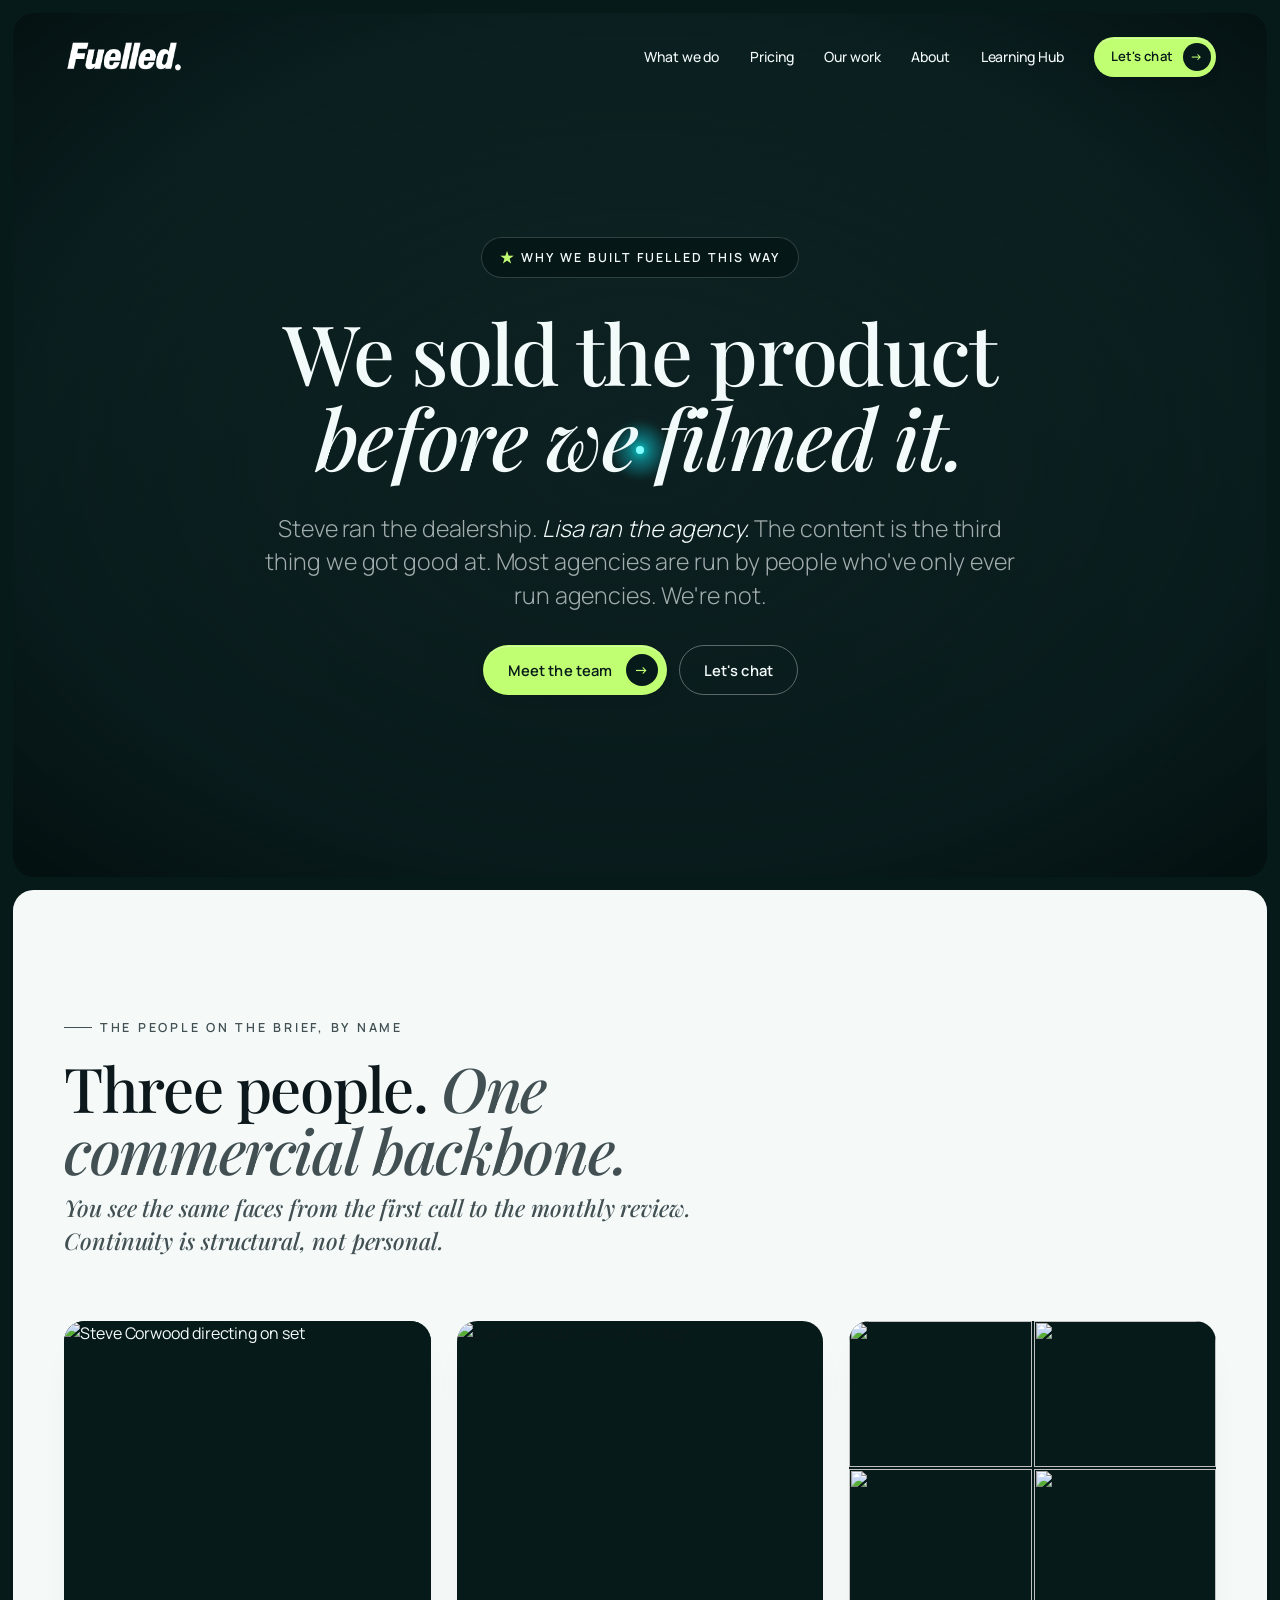
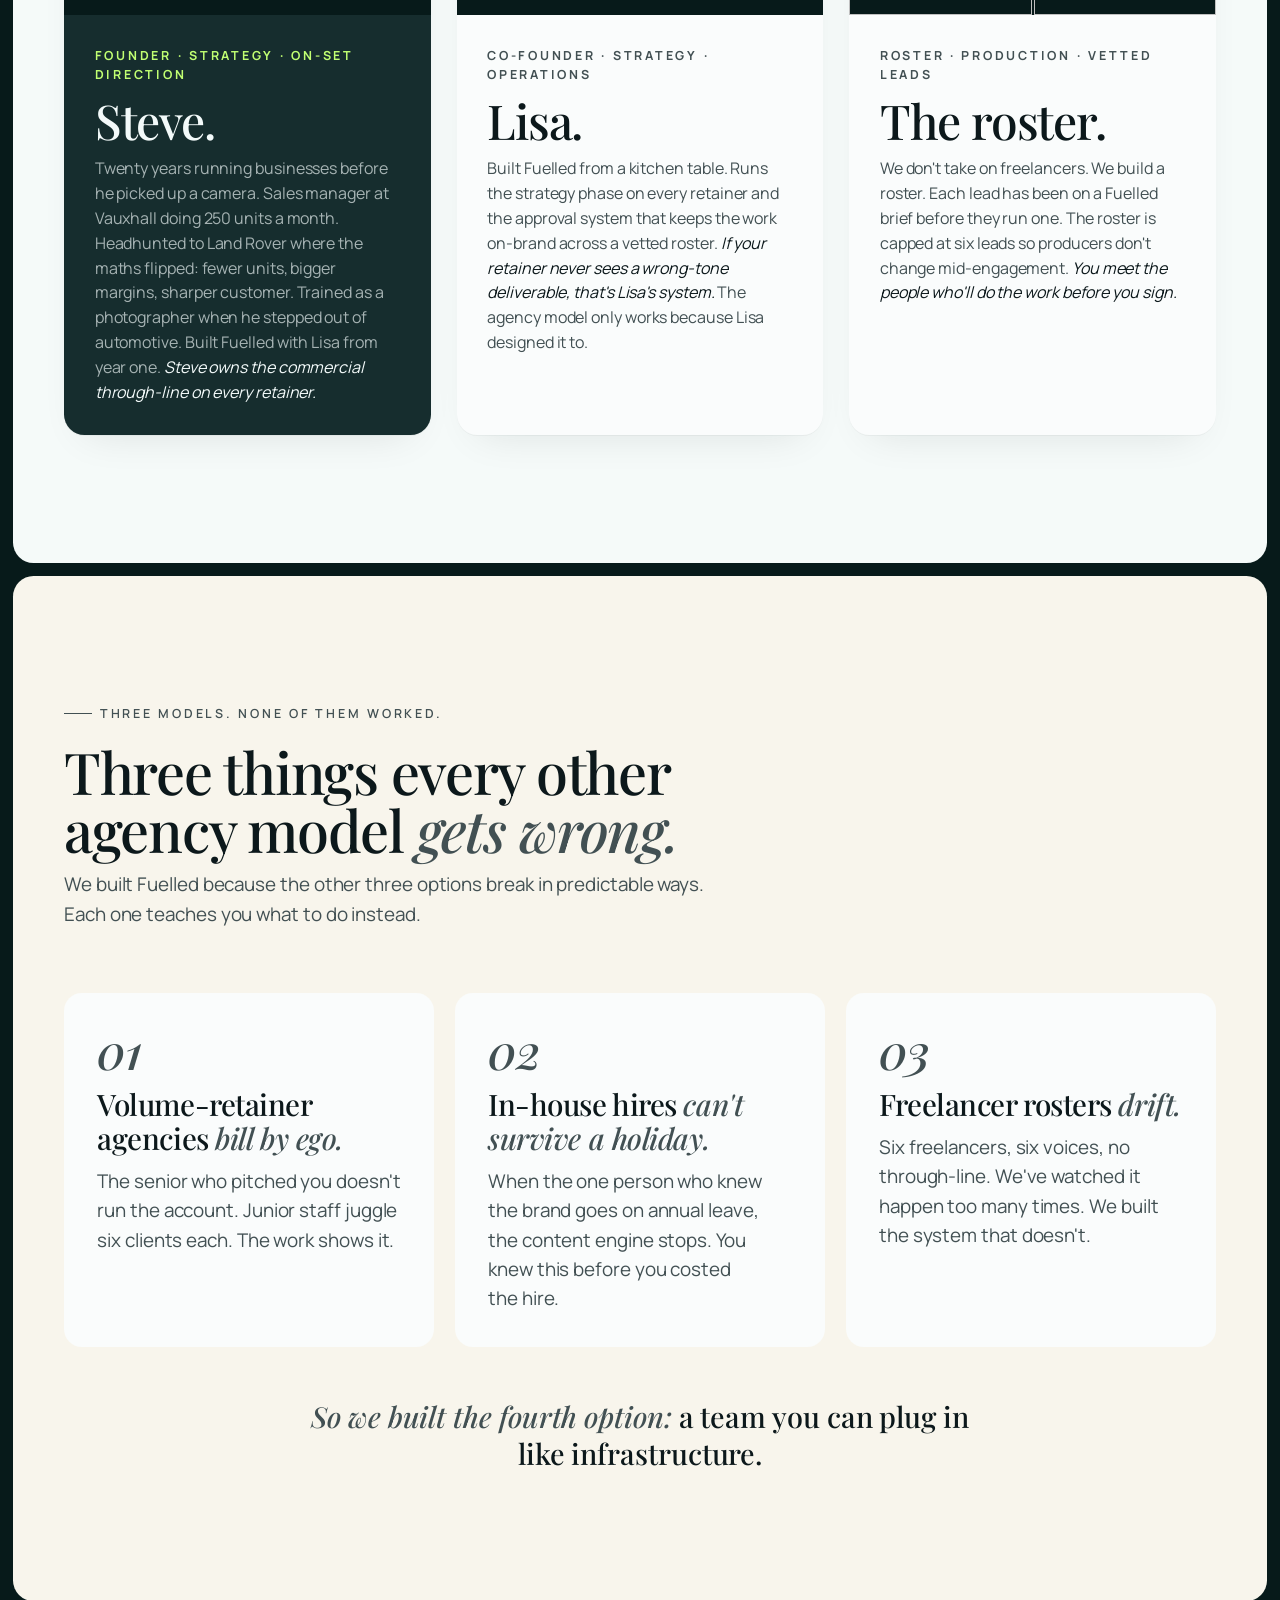
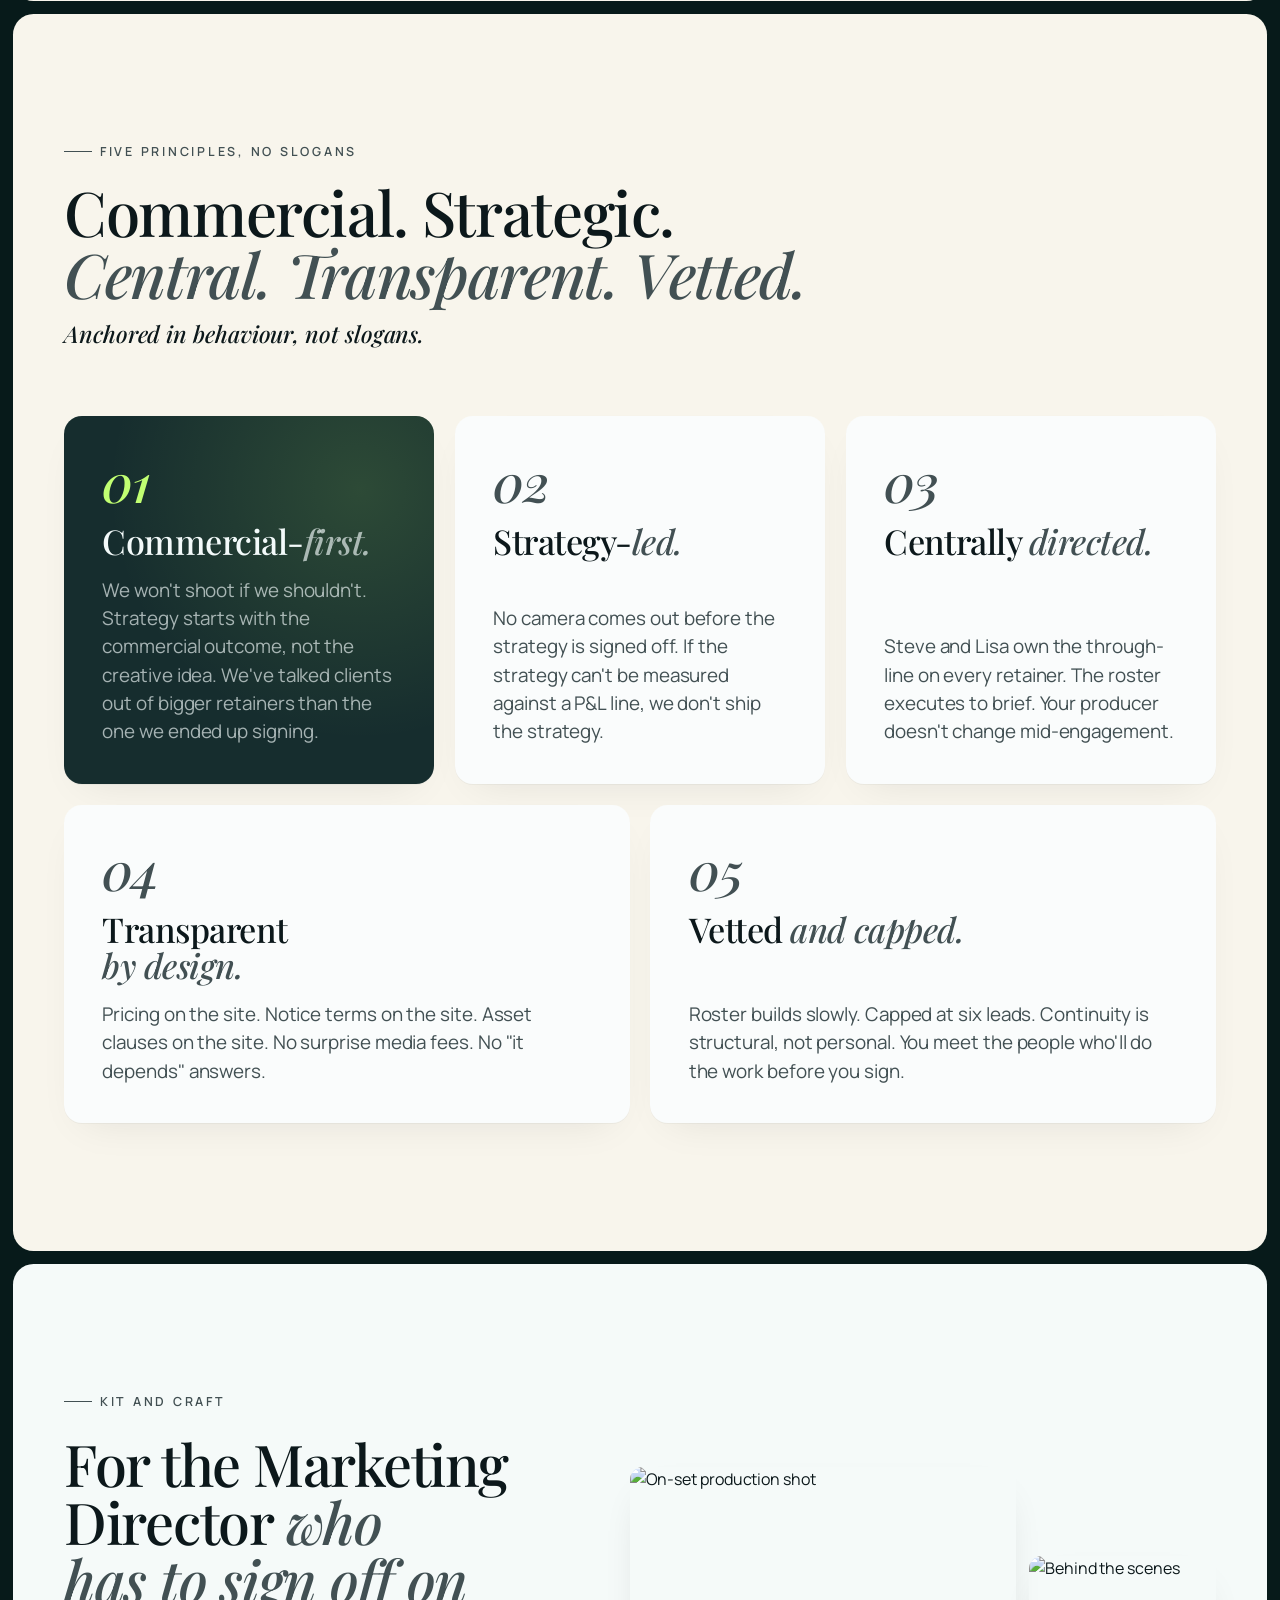
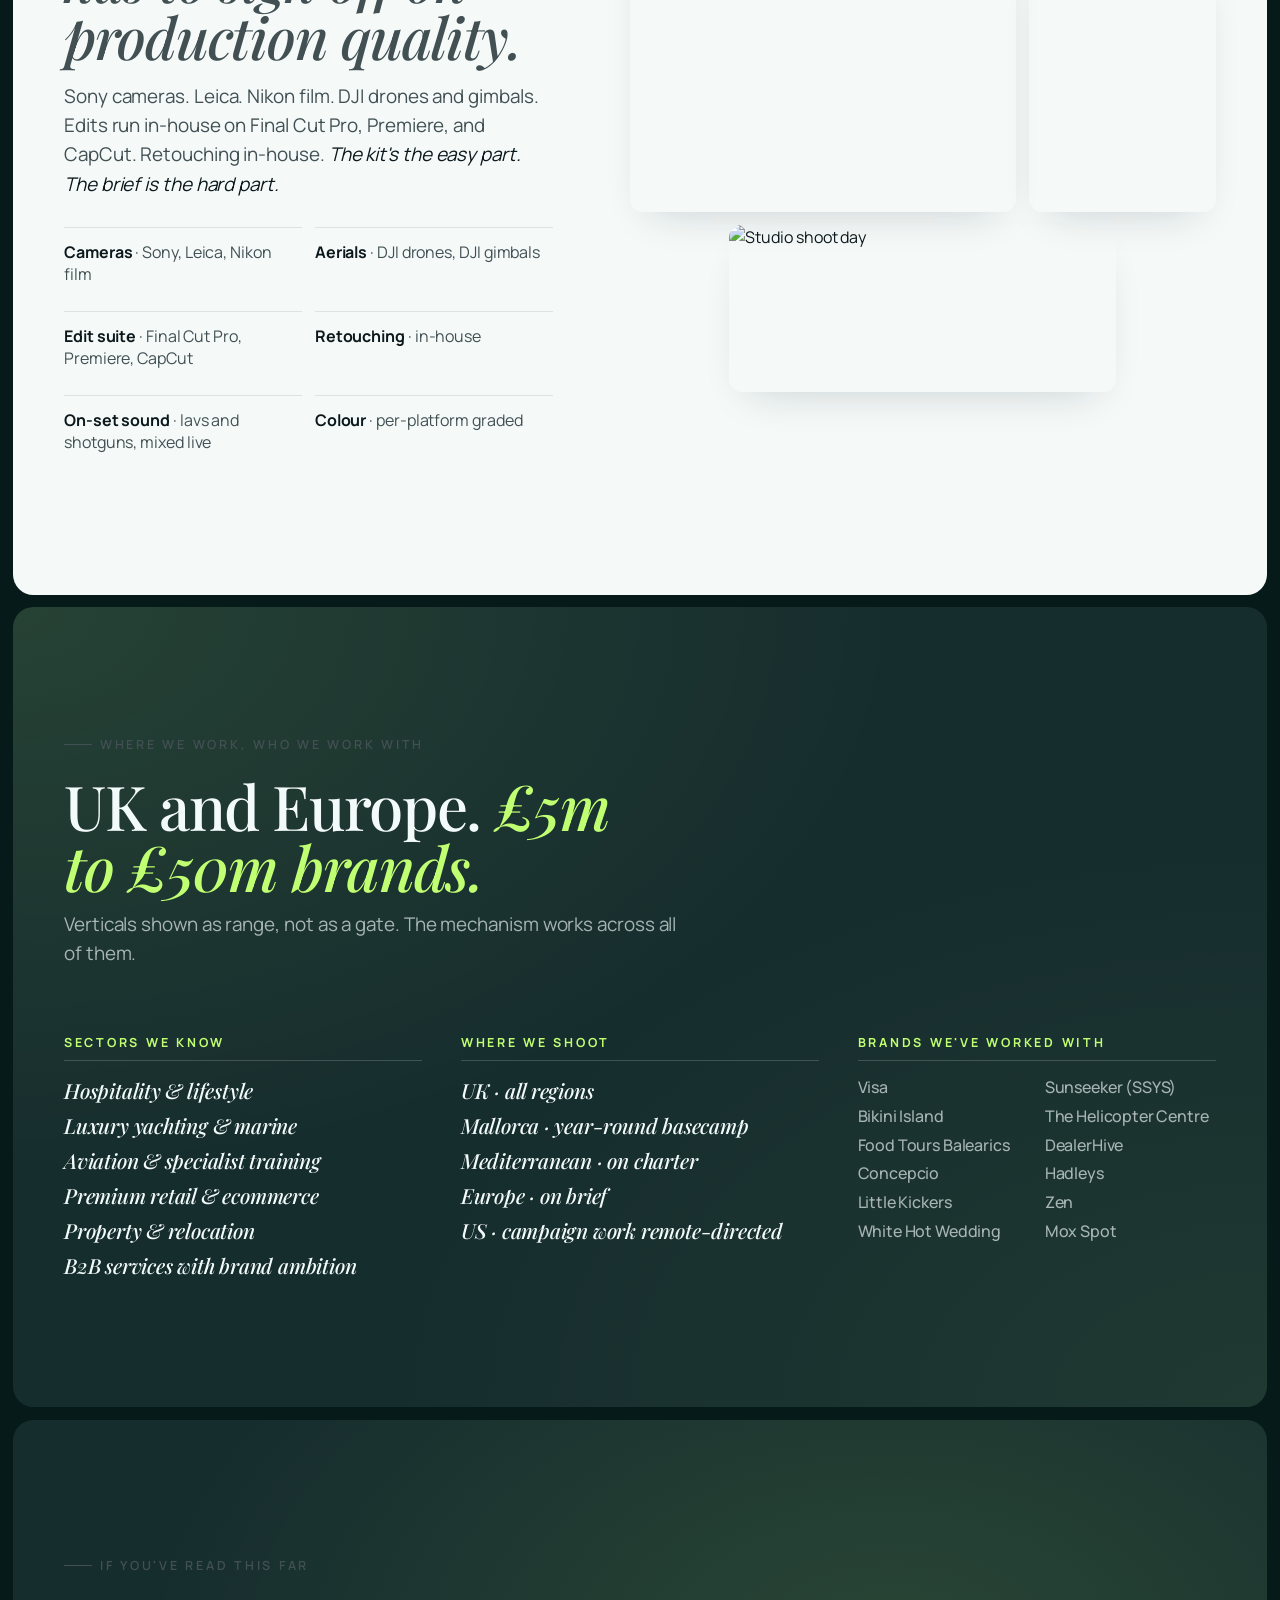
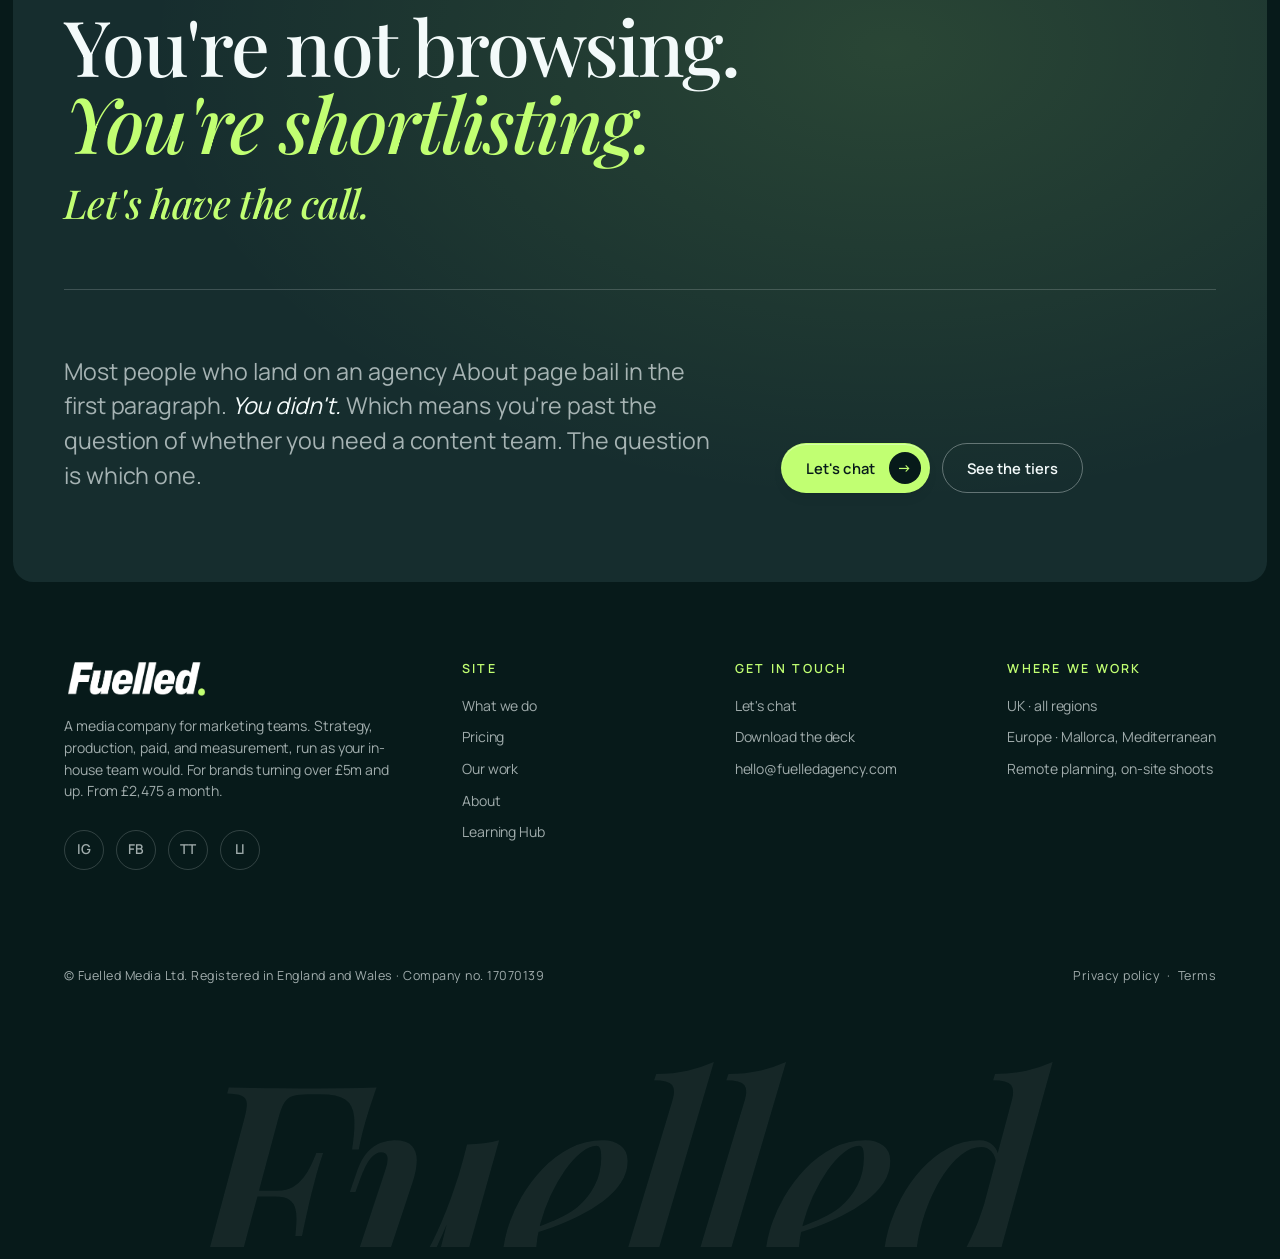
==== commit 99ad9490: "Fix: logo + asset paths resolve inside repo for GitHub Pages Logo was 404ing because HTML referenced" ====
--- a/about.html
+++ b/about.html
@@ -20,13 +20,13 @@
 <!-- ============== MOBILE MENU ============== -->
 <aside class="mobile-menu" id="mobile-menu" aria-hidden="true">
   <div class="mobile-menu__bg" aria-hidden="true">
-    <video autoplay muted loop playsinline preload="metadata"><source src="../assets/0_Woman_Bathrobe_1920x1080.mp4" type="video/mp4" /></video>
+    <video autoplay muted loop playsinline preload="metadata"><source src="assets/0_Woman_Bathrobe_1920x1080.mp4" type="video/mp4" /></video>
   </div>
   <div class="mobile-menu__overlay" aria-hidden="true"></div>
 
   <div class="mobile-menu__inner">
     <div class="mobile-menu__top">
-      <a href="index.html" aria-label="Fuelled Agency home"><img src="../assets/Fuelled-white.png" alt="Fuelled Agency" class="brand__logo" /></a>
+      <a href="index.html" aria-label="Fuelled Agency home"><img src="assets/Fuelled-white.png" alt="Fuelled Agency" class="brand__logo" /></a>
       <button class="nav-toggle is-active" id="mobile-menu-close" aria-label="Close menu"><span></span><span></span><span></span></button>
     </div>
 
@@ -43,7 +43,7 @@
     </div>
 
     <button class="mm-testimonial" id="mm-testimonial" aria-label="Watch a client story">
-      <span class="mm-testimonial__media"><video autoplay muted loop playsinline preload="metadata"><source src="../assets/0_Woman_Luxury_1920x1080.mp4" type="video/mp4" /></video></span>
+      <span class="mm-testimonial__media"><video autoplay muted loop playsinline preload="metadata"><source src="assets/0_Woman_Luxury_1920x1080.mp4" type="video/mp4" /></video></span>
       <span class="mm-testimonial__content"><span class="mm-testimonial__eyebrow">Watch a story</span><span class="mm-testimonial__quote">"They didn&#39;t just turn up with cameras. They helped me build a proper strategy."</span><span class="mm-testimonial__attr">Jerry &middot; Mox Spot</span></span>
     </button>
 
@@ -67,7 +67,7 @@
 
   <header class="site-header">
     <div class="wrap site-header__inner">
-      <a href="index.html" class="brand" aria-label="Fuelled Agency home"><img src="../assets/Fuelled-white.png" alt="Fuelled Agency" class="brand__logo" /></a>
+      <a href="index.html" class="brand" aria-label="Fuelled Agency home"><img src="assets/Fuelled-white.png" alt="Fuelled Agency" class="brand__logo" /></a>
       <nav class="nav" aria-label="Primary">
         <a href="what-we-do.html" class="nav-link">What we do</a>
         <a href="service-options.html" class="nav-link">Pricing</a>
@@ -329,7 +329,7 @@
   <div class="wrap">
     <div class="site-footer__top">
       <div class="site-footer__brand">
-        <a href="index.html" aria-label="Fuelled Agency"><img src="../assets/Fuelled-white.png" alt="Fuelled Agency" /></a>
+        <a href="index.html" aria-label="Fuelled Agency"><img src="assets/Fuelled-white.png" alt="Fuelled Agency" /></a>
         <p>A media company for marketing teams. Strategy, production, paid, and measurement, run as your in-house team would. For brands turning over £5m and up. From £2,475 a month.</p>
         <div class="site-footer__brand-social">
           <a href="https://www.instagram.com/fuelledagency" aria-label="Instagram">IG</a>
@@ -377,7 +377,7 @@
 
 <button class="pip" id="pip" aria-label="Open testimonial">
   <span class="pip__media">
-    <video id="pip-video" autoplay muted loop playsinline preload="metadata"><source src="../assets/0_Woman_Bathrobe_1920x1080.mp4" type="video/mp4" /></video>
+    <video id="pip-video" autoplay muted loop playsinline preload="metadata"><source src="assets/0_Woman_Bathrobe_1920x1080.mp4" type="video/mp4" /></video>
     <svg viewBox="0 0 60 60" aria-hidden="true">
       <circle class="pip__ring-bg" cx="30" cy="30" r="29" />
       <circle class="pip__ring-fg" id="pip-ring" cx="30" cy="30" r="29" pathLength="100" />
@@ -452,9 +452,9 @@
 
   (function () {
     const stories = [
-      { video: '../assets/0_Woman_Bathrobe_1920x1080.mp4', avatar: 'https://fuelledagency.com/wp-content/uploads/2026/02/Screenshot-2026-02-26-at-18.42.16-300x260.png', name: 'Jerry', business: 'Mox Spot, North Wales', quote: "They didn't just turn up with cameras. They helped me build a proper strategy for how to market the days, attract the right drivers and create excitement before we even opened bookings." },
-      { video: '../assets/6757713_Boat_Yacht_1920x1080.mp4', avatar: 'https://fuelledagency.com/wp-content/uploads/2026/02/Screenshot-2026-02-26-at-18.39.30-300x261.png', name: 'Rory Dixon', business: '', quote: 'Working with Steve and the team at Fuelled has been nothing short of exceptional.' },
-      { video: '../assets/0_Woman_Luxury_1920x1080.mp4', avatar: 'https://fuelledagency.com/wp-content/uploads/2026/02/Screenshot-2026-02-26-at-18.38.50-300x261.png', name: 'Thomas', business: '', quote: "I've been working with Steve and the team at Fuelled for a few years now. They are bang on it, business minded and very organised." }
+      { video: 'assets/0_Woman_Bathrobe_1920x1080.mp4', avatar: 'https://fuelledagency.com/wp-content/uploads/2026/02/Screenshot-2026-02-26-at-18.42.16-300x260.png', name: 'Jerry', business: 'Mox Spot, North Wales', quote: "They didn't just turn up with cameras. They helped me build a proper strategy for how to market the days, attract the right drivers and create excitement before we even opened bookings." },
+      { video: 'assets/6757713_Boat_Yacht_1920x1080.mp4', avatar: 'https://fuelledagency.com/wp-content/uploads/2026/02/Screenshot-2026-02-26-at-18.39.30-300x261.png', name: 'Rory Dixon', business: '', quote: 'Working with Steve and the team at Fuelled has been nothing short of exceptional.' },
+      { video: 'assets/0_Woman_Luxury_1920x1080.mp4', avatar: 'https://fuelledagency.com/wp-content/uploads/2026/02/Screenshot-2026-02-26-at-18.38.50-300x261.png', name: 'Thomas', business: '', quote: "I've been working with Steve and the team at Fuelled for a few years now. They are bang on it, business minded and very organised." }
     ];
     const pip = document.getElementById('pip'); const pipVideo = document.getElementById('pip-video'); const pipName = document.getElementById('pip-name'); const pipRing = document.getElementById('pip-ring'); const pipClose = document.getElementById('pip-close');
     const modal = document.getElementById('tm-modal'); const modalVideo = document.getElementById('tm-modal-video'); const modalQuote = document.getElementById('tm-modal-quote'); const modalName = document.getElementById('tm-modal-name'); const modalBusiness = document.getElementById('tm-modal-business'); const modalClose = document.getElementById('tm-modal-close'); const modalPrev = document.getElementById('tm-modal-prev'); const modalNext = document.getElementById('tm-modal-next'); const modalCounterCurrent = document.getElementById('tm-modal-counter-current'); const modalCounterTotal = document.getElementById('tm-modal-counter-total'); const modalAvatar = document.getElementById('tm-modal-avatar');
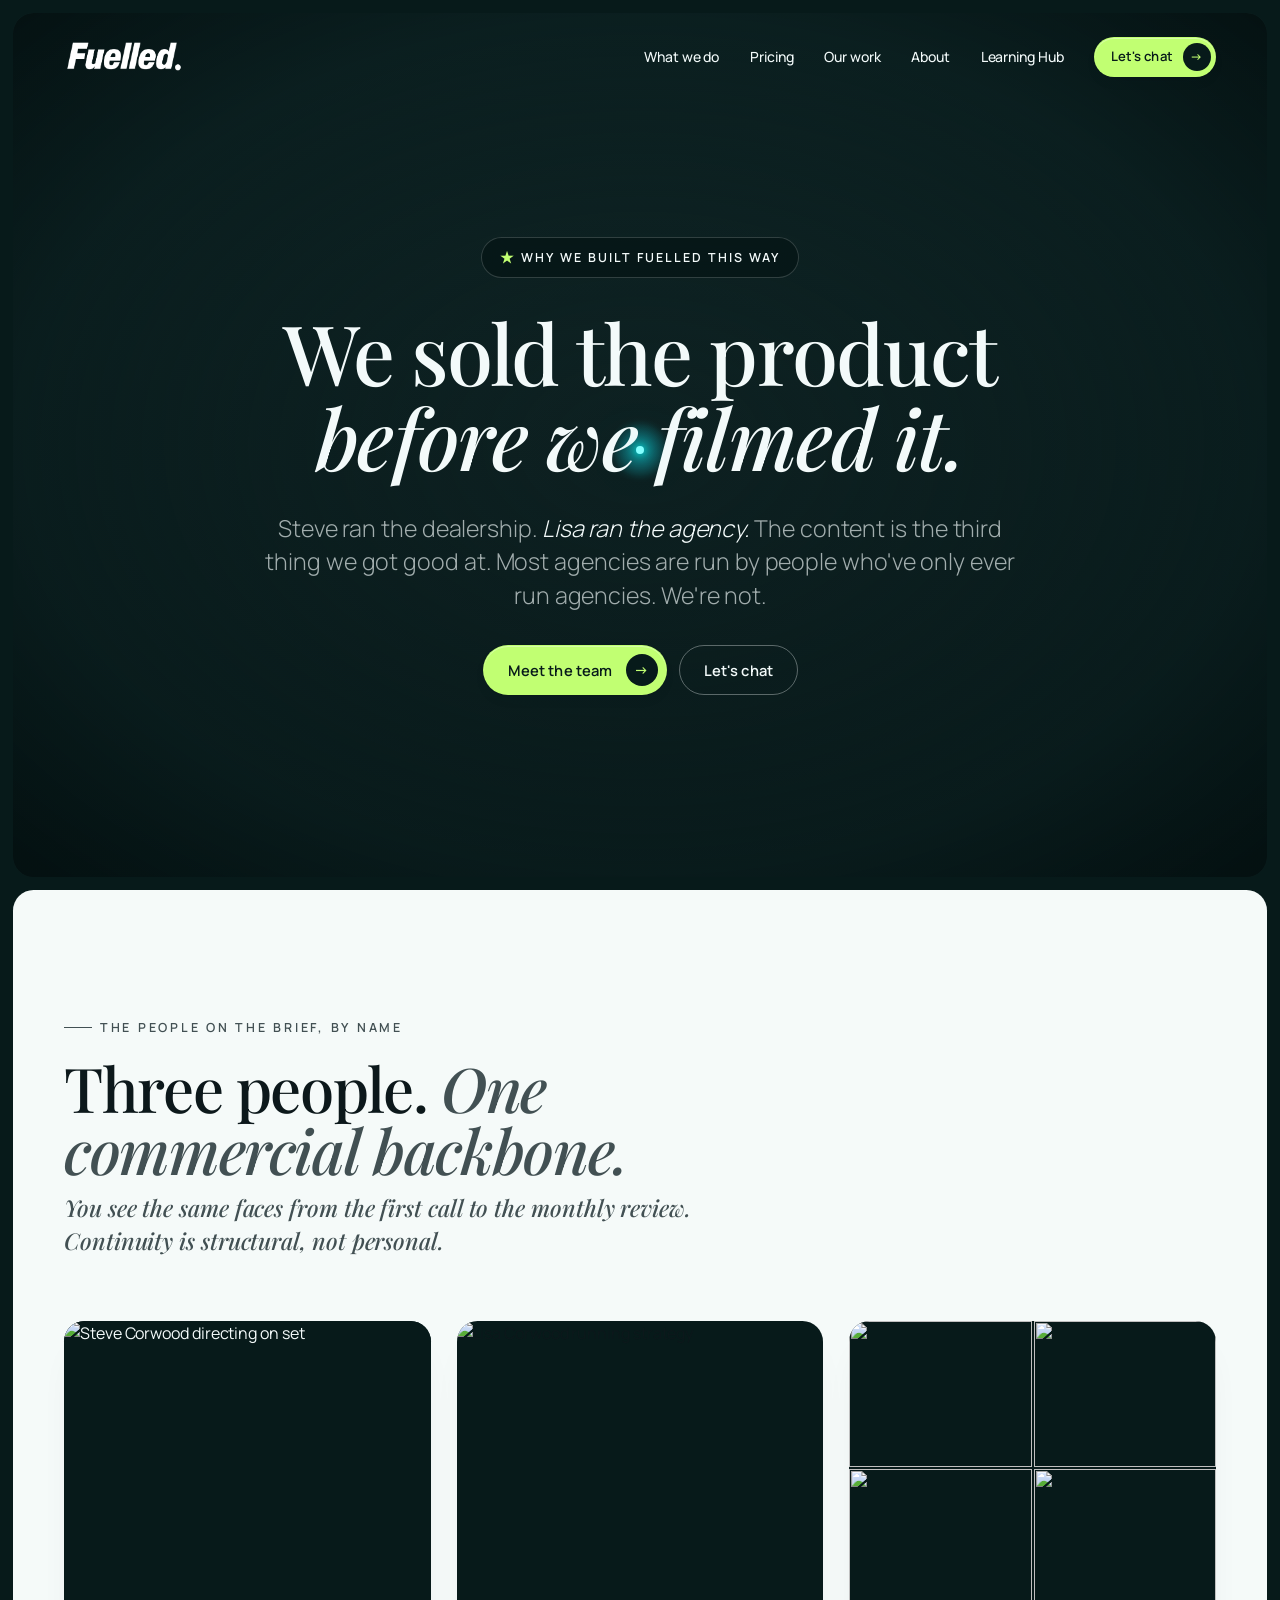
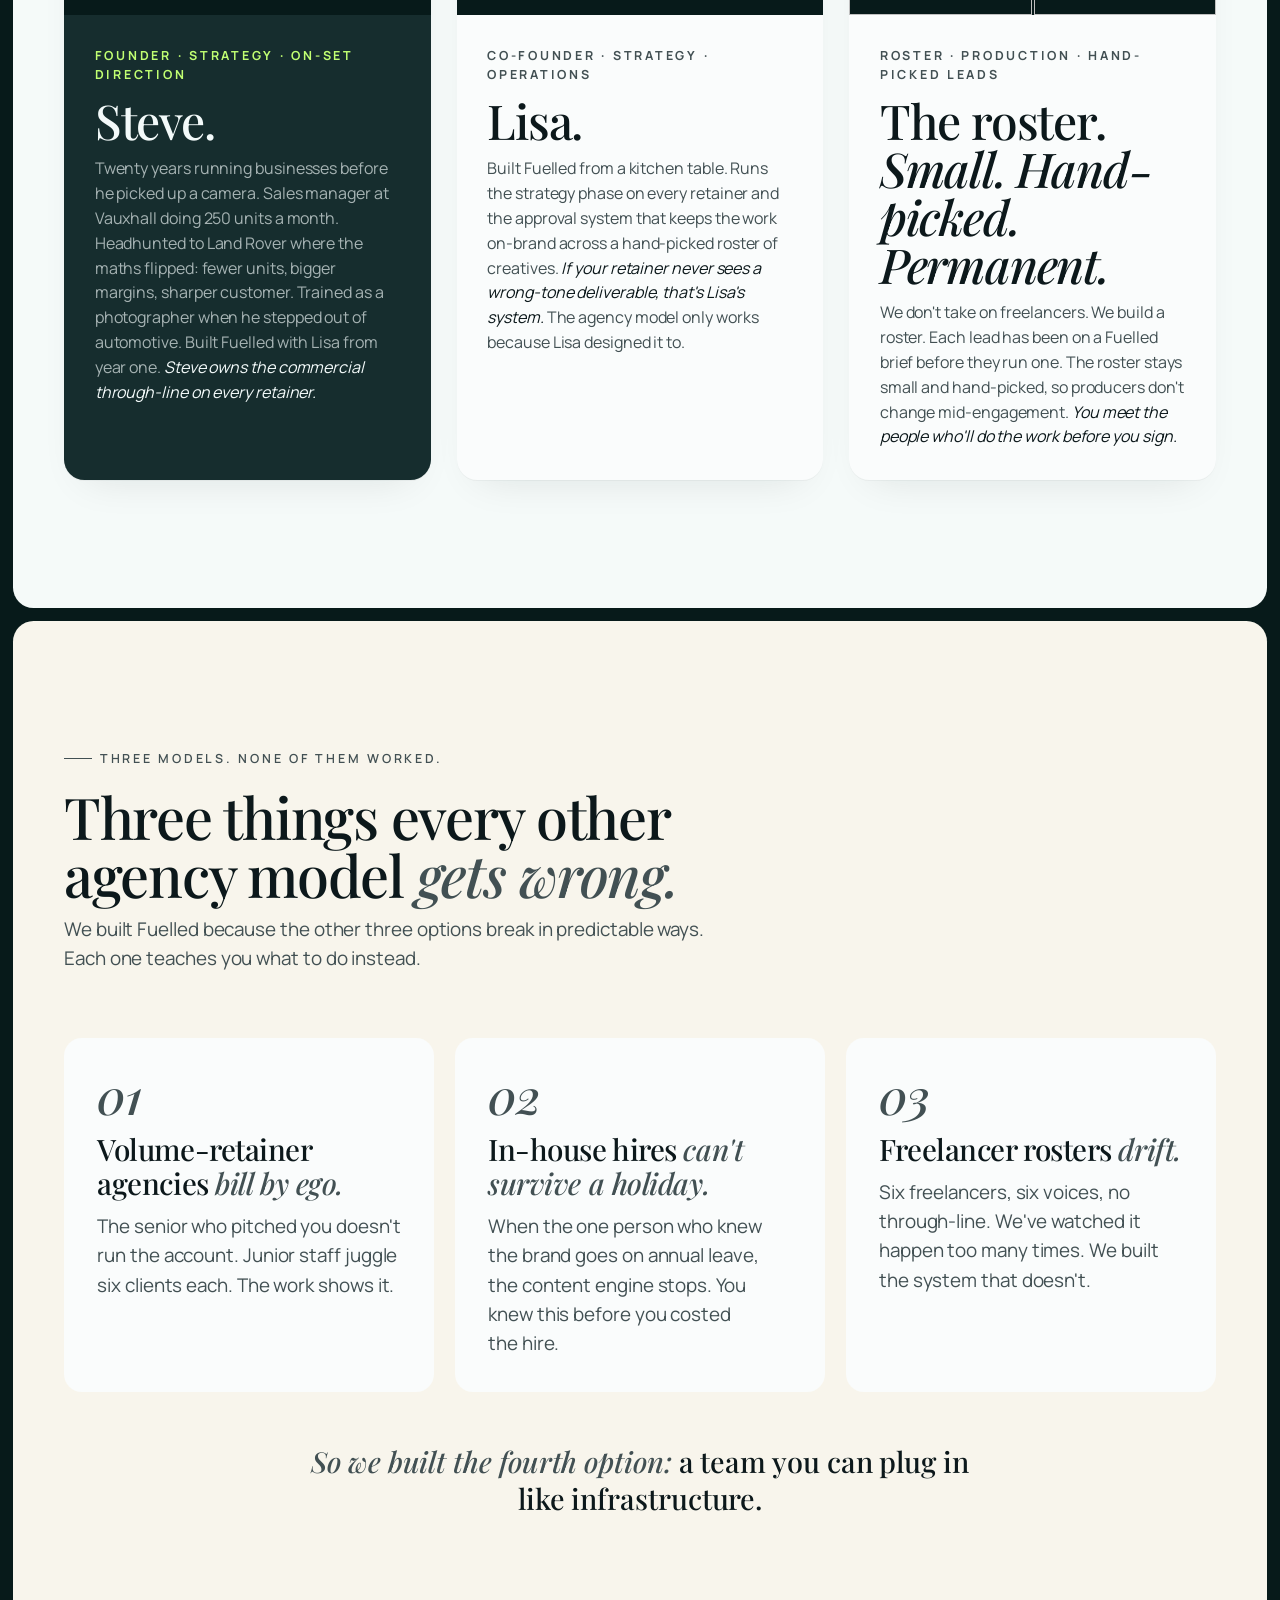
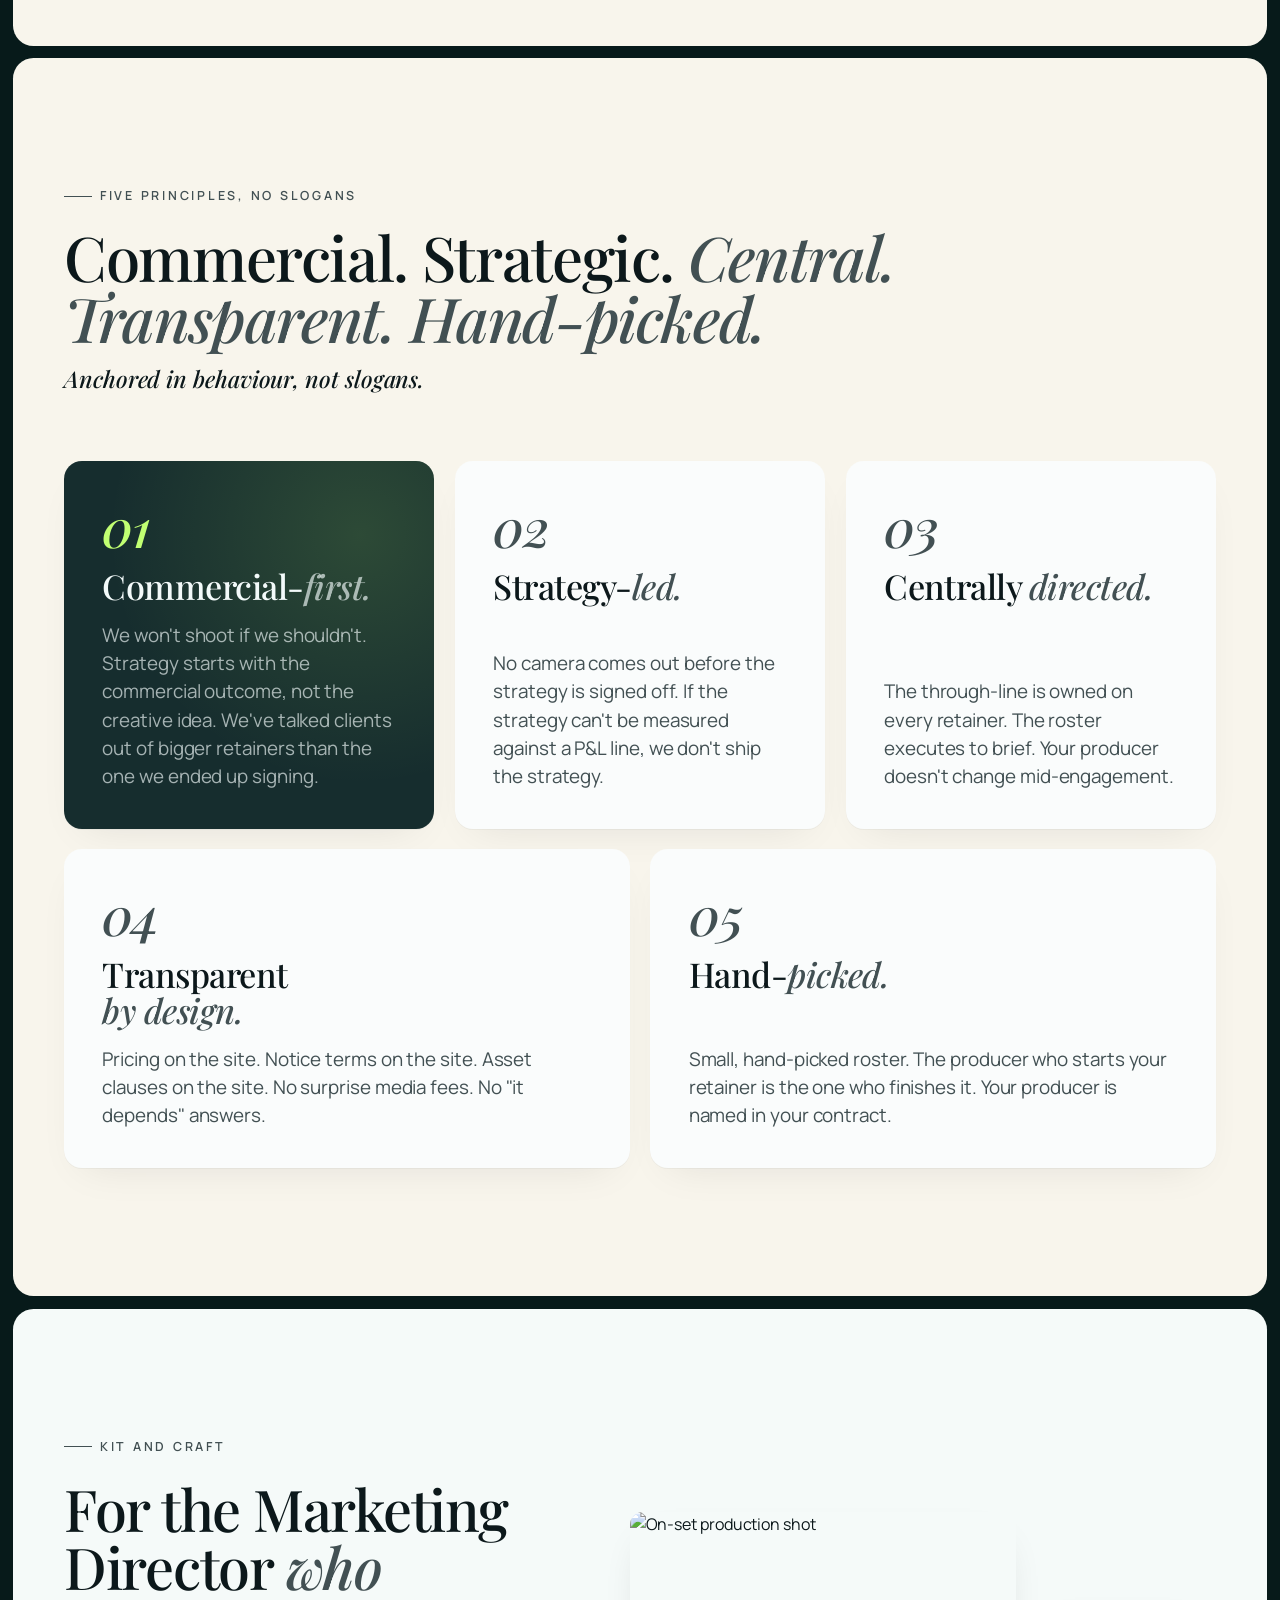
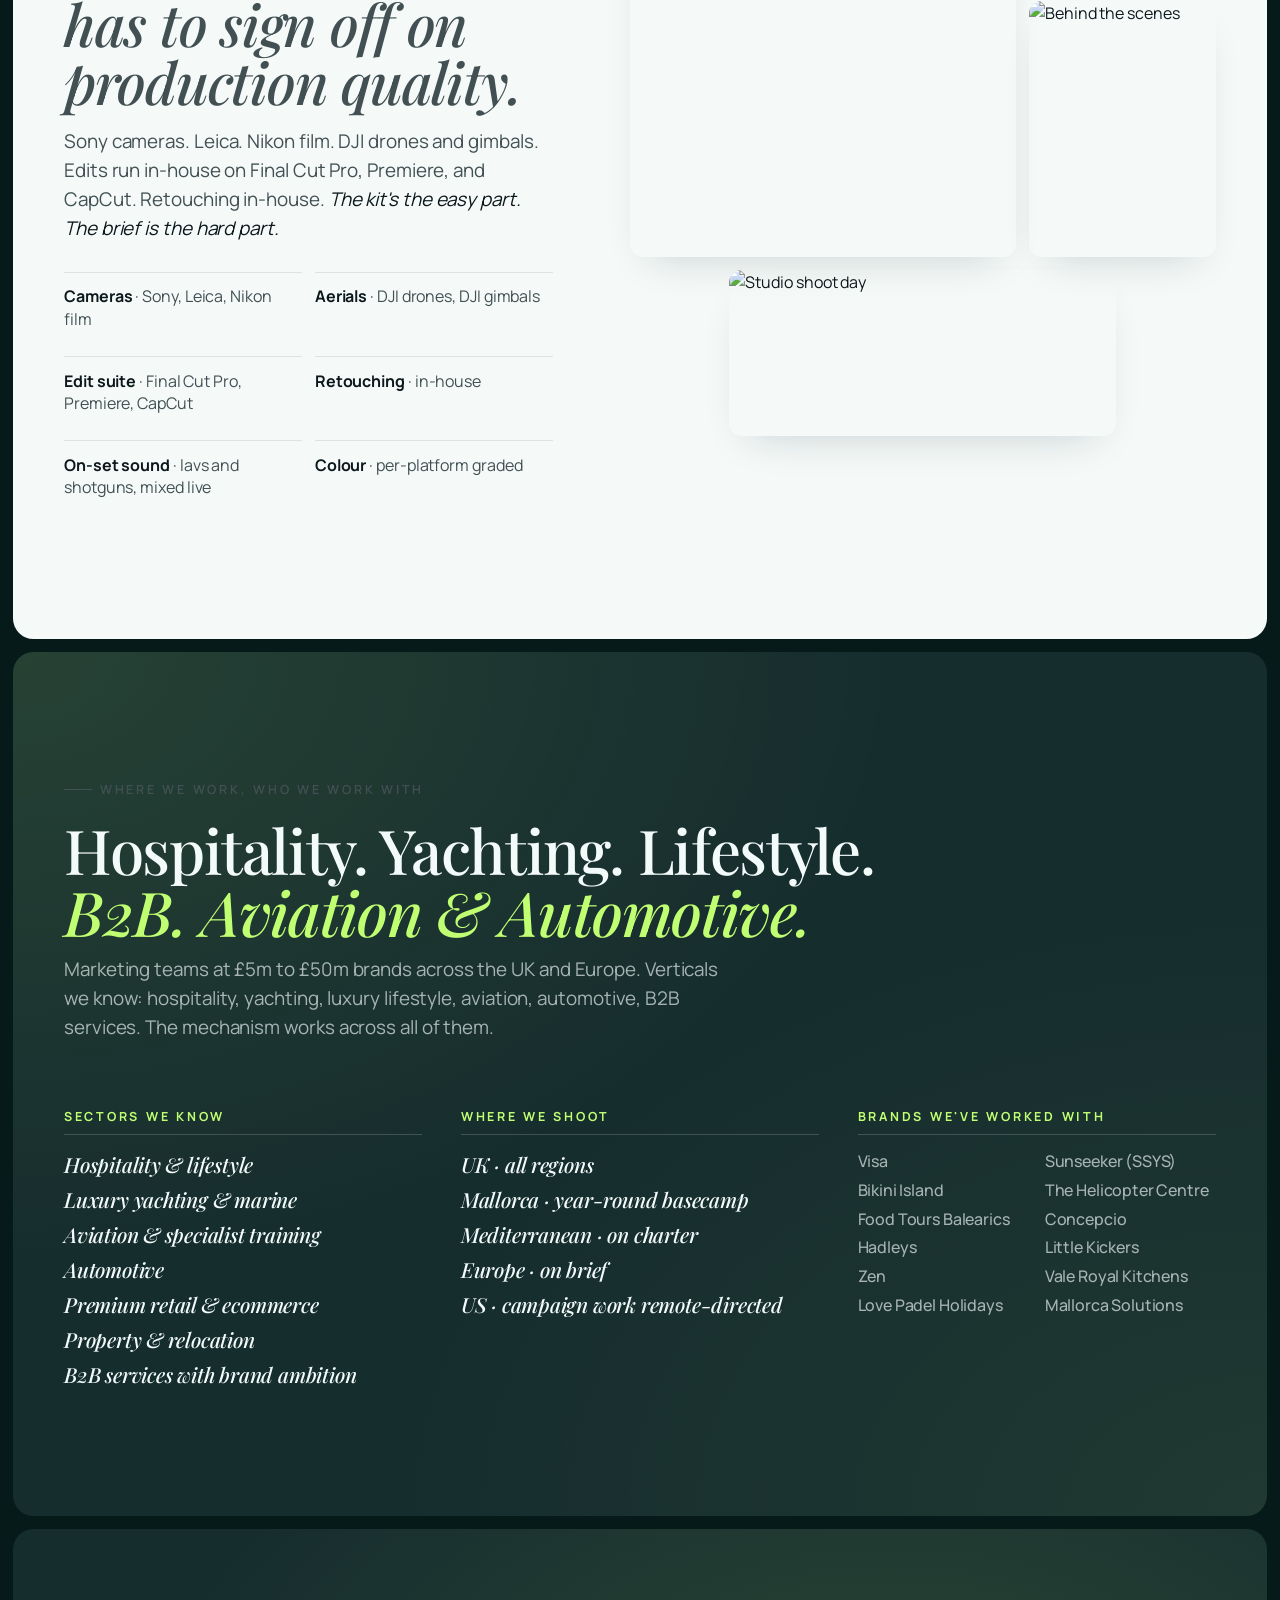
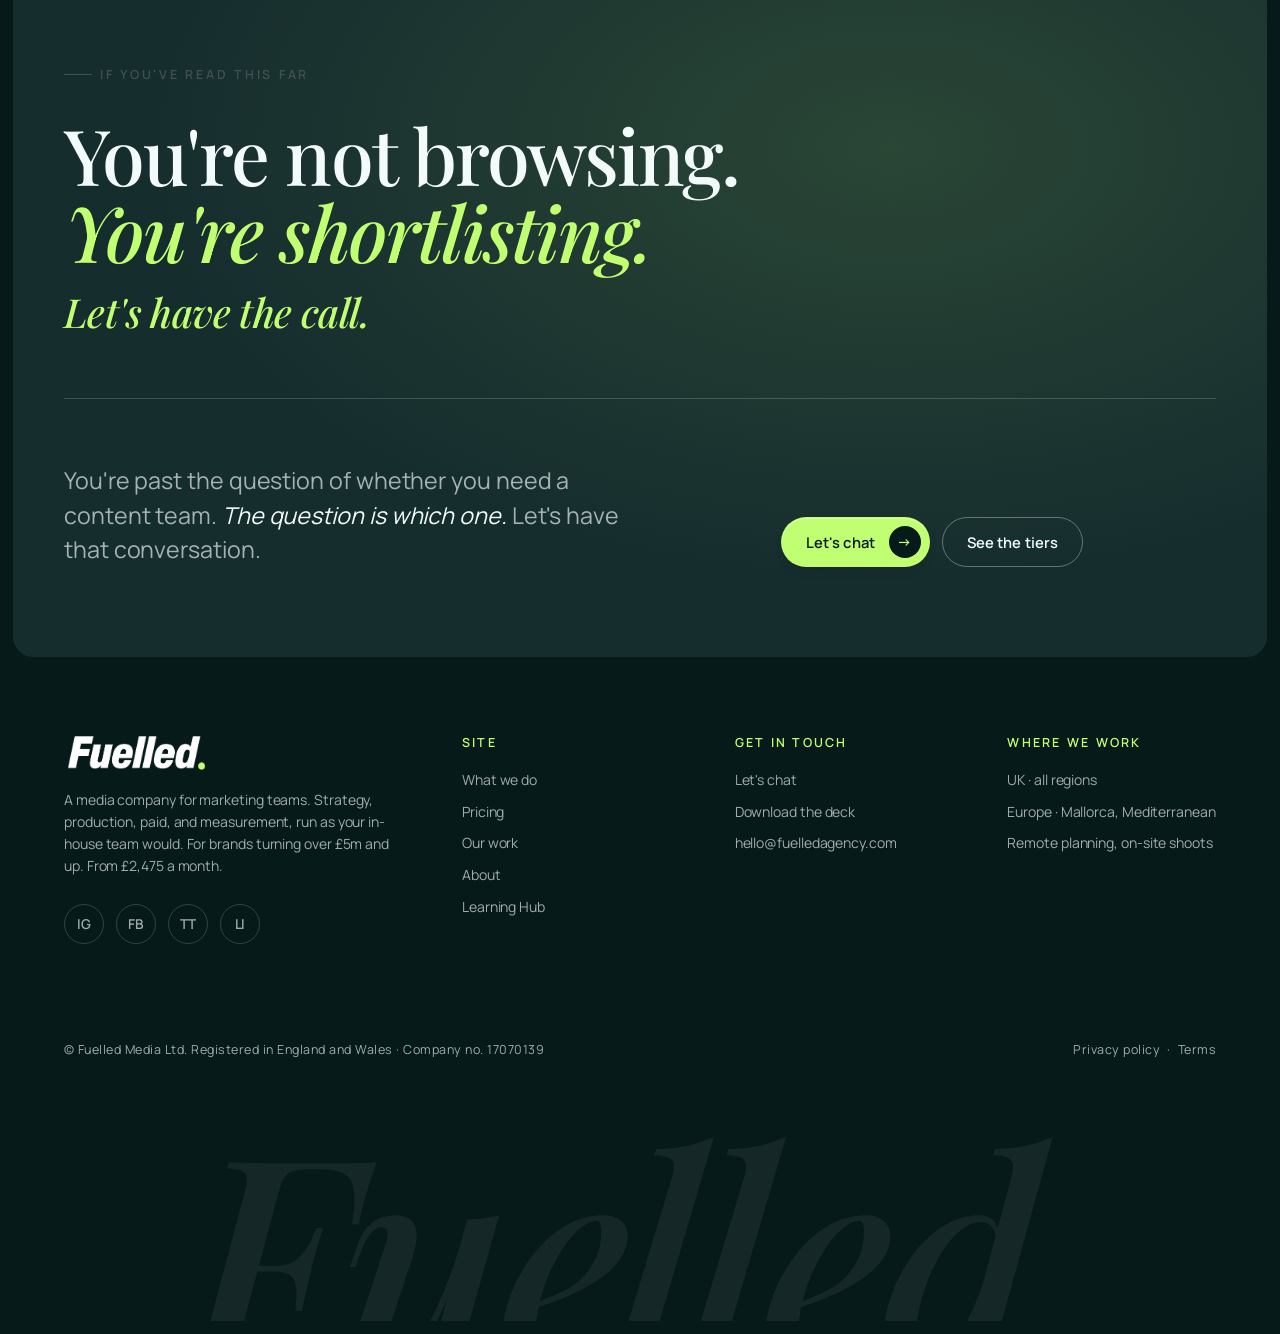
==== commit 3ccec9a3: "Design: apply Lisa's final copy tweaks across all pages (Fuelled) - index: hero sub-line, logo strip" ====
--- a/about.html
+++ b/about.html
@@ -127,7 +127,7 @@
         <div class="team__card-body">
           <span class="team__card-role">Co-founder &middot; Strategy &middot; Operations</span>
           <h3 class="team__card-name">Lisa.</h3>
-          <p class="team__card-bio">Built Fuelled from a kitchen table. Runs the strategy phase on every retainer and the approval system that keeps the work on-brand across a vetted roster. <em>If your retainer never sees a wrong-tone deliverable, that's Lisa's system.</em> The agency model only works because Lisa designed it to.</p>
+          <p class="team__card-bio">Built Fuelled from a kitchen table. Runs the strategy phase on every retainer and the approval system that keeps the work on-brand across a hand-picked roster of creatives. <em>If your retainer never sees a wrong-tone deliverable, that's Lisa's system.</em> The agency model only works because Lisa designed it to.</p>
         </div>
       </article>
 
@@ -140,9 +140,9 @@
           <img src="https://fuelledagency.com/wp-content/uploads/2026/02/Heli-2048x1944.jpg" alt="" />
         </div>
         <div class="team__card-body">
-          <span class="team__card-role">Roster &middot; Production &middot; Vetted leads</span>
-          <h3 class="team__card-name">The roster.</h3>
-          <p class="team__card-bio">We don't take on freelancers. We build a roster. Each lead has been on a Fuelled brief before they run one. The roster is capped at six leads so producers don't change mid-engagement. <em>You meet the people who'll do the work before you sign.</em></p>
+          <span class="team__card-role">Roster &middot; Production &middot; Hand-picked leads</span>
+          <h3 class="team__card-name">The roster. <em>Small. Hand-picked. Permanent.</em></h3>
+          <p class="team__card-bio">We don't take on freelancers. We build a roster. Each lead has been on a Fuelled brief before they run one. The roster stays small and hand-picked, so producers don't change mid-engagement. <em>You meet the people who'll do the work before you sign.</em></p>
         </div>
       </article>
 
@@ -188,7 +188,7 @@
   <div class="wrap">
     <header class="principles__head reveal">
       <p class="eyebrow">Five principles, no slogans</p>
-      <h2 class="principles__title">Commercial. Strategic. <em>Central. Transparent. Vetted.</em></h2>
+      <h2 class="principles__title">Commercial. Strategic. <em>Central. Transparent. Hand-picked.</em></h2>
       <p class="principles__sub">Anchored in behaviour, not slogans.</p>
     </header>
 
@@ -206,7 +206,7 @@
       <li class="principles__card principles__card--03">
         <span class="principles__num">03</span>
         <h3 class="principles__card-title">Centrally <em>directed.</em></h3>
-        <p class="principles__card-body">Steve and Lisa own the through-line on every retainer. The roster executes to brief. Your producer doesn't change mid-engagement.</p>
+        <p class="principles__card-body">The through-line is owned on every retainer. The roster executes to brief. Your producer doesn't change mid-engagement.</p>
       </li>
       <li class="principles__card principles__card--04">
         <span class="principles__num">04</span>
@@ -215,8 +215,8 @@
       </li>
       <li class="principles__card principles__card--05">
         <span class="principles__num">05</span>
-        <h3 class="principles__card-title">Vetted <em>and capped.</em></h3>
-        <p class="principles__card-body">Roster builds slowly. Capped at six leads. Continuity is structural, not personal. You meet the people who'll do the work before you sign.</p>
+        <h3 class="principles__card-title">Hand-<em>picked.</em></h3>
+        <p class="principles__card-body">Small, hand-picked roster. The producer who starts your retainer is the one who finishes it. Your producer is named in your contract.</p>
       </li>
     </ol>
   </div>
@@ -253,8 +253,8 @@
   <div class="wrap">
     <header class="where__head reveal">
       <p class="eyebrow">Where we work, who we work with</p>
-      <h2 class="where__title">UK and Europe. <em>£5m to £50m brands.</em></h2>
-      <p class="where__sub">Verticals shown as range, not as a gate. The mechanism works across all of them.</p>
+      <h2 class="where__title">Hospitality. Yachting. Lifestyle. <em>B2B. Aviation &amp; Automotive.</em></h2>
+      <p class="where__sub">Marketing teams at £5m to £50m brands across the UK and Europe. Verticals we know: hospitality, yachting, luxury lifestyle, aviation, automotive, B2B services. The mechanism works across all of them.</p>
     </header>
 
     <div class="where__grid reveal">
@@ -264,6 +264,7 @@
           <li>Hospitality &amp; lifestyle</li>
           <li>Luxury yachting &amp; marine</li>
           <li>Aviation &amp; specialist training</li>
+          <li>Automotive</li>
           <li>Premium retail &amp; ecommerce</li>
           <li>Property &amp; relocation</li>
           <li>B2B services with brand ambition</li>
@@ -287,13 +288,13 @@
           <li>Bikini Island</li>
           <li>The Helicopter Centre</li>
           <li>Food Tours Balearics</li>
-          <li>DealerHive</li>
           <li>Concepcio</li>
           <li>Hadleys</li>
           <li>Little Kickers</li>
           <li>Zen</li>
-          <li>White Hot Wedding</li>
-          <li>Mox Spot</li>
+          <li>Vale Royal Kitchens</li>
+          <li>Love Padel Holidays</li>
+          <li>Mallorca Solutions</li>
         </ul>
       </div>
     </div>
@@ -313,7 +314,7 @@
       </div>
       <div class="end-cta__body">
         <p class="end-cta__sub">
-          Most people who land on an agency About page bail in the first paragraph. <em>You didn't.</em> Which means you're past the question of whether you need a content team. The question is which one.
+          You're past the question of whether you need a content team. <em>The question is which one.</em> Let's have that conversation.
         </p>
         <div class="end-cta__ctas">
           <a href="book-a-call.html" class="btn">Let's chat <span class="arrow">&rarr;</span></a>
